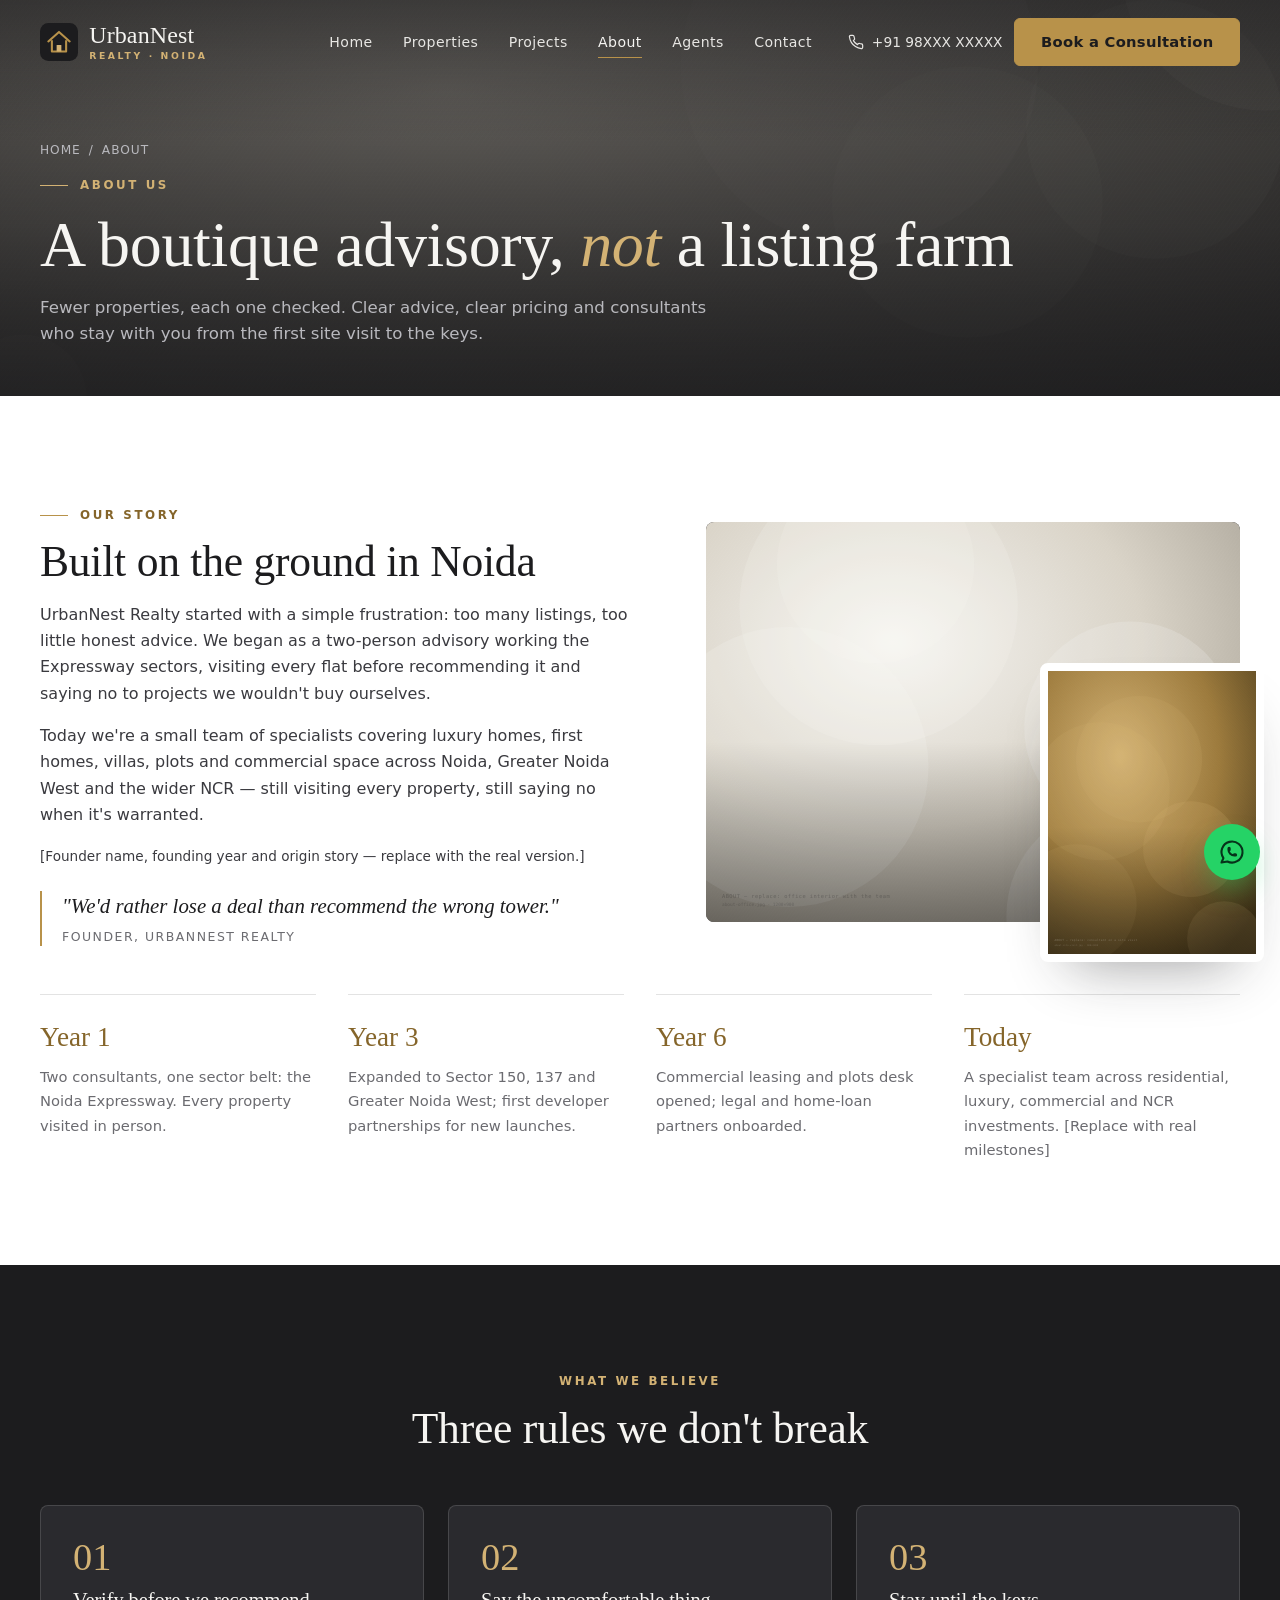
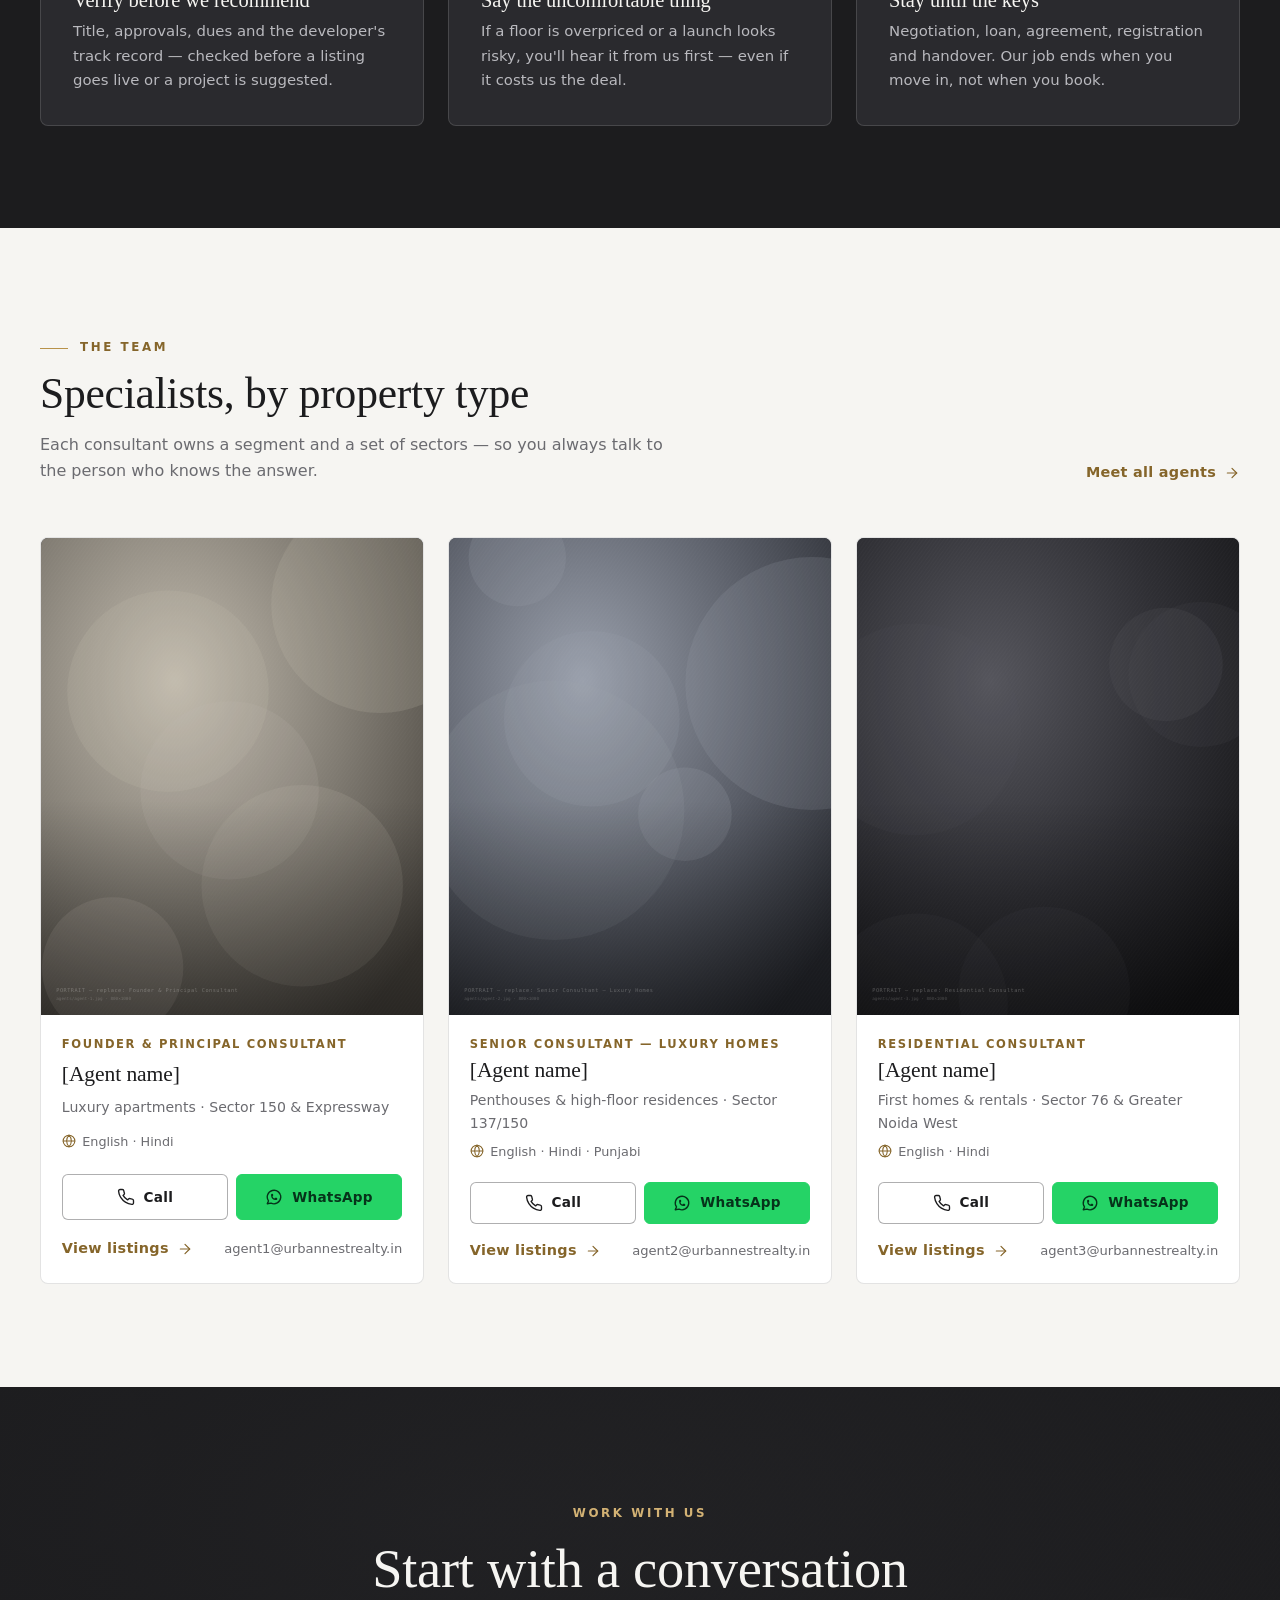
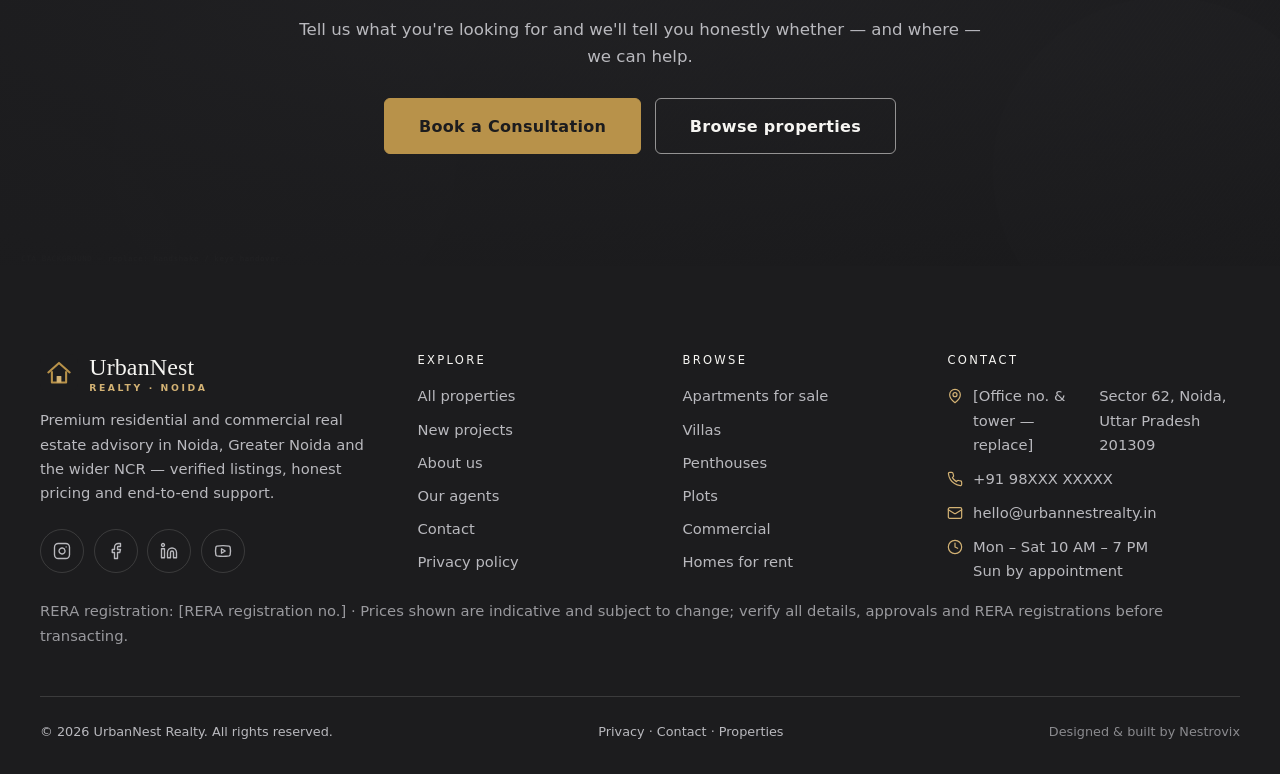
==== about.html @ 846f5f56 "Initial commit — urbannest-realty" ====
<!DOCTYPE html>
<html lang="en">
<head>
<meta charset="UTF-8">
<meta name="viewport" content="width=device-width, initial-scale=1">
<title>About UrbanNest Realty — Premium Real Estate Advisory in Noida</title>
<meta name="description" content="The story, values and team behind UrbanNest Realty — a boutique real estate advisory in Noida focused on verified listings, honest pricing and end-to-end support.">
<link rel="canonical" href="https://urbannest.vercel.app/about.html">
<meta property="og:type" content="website"><meta property="og:site_name" content="UrbanNest Realty">
<meta property="og:title" content="About UrbanNest Realty — Premium Real Estate Advisory in Noida"><meta property="og:description" content="The story, values and team behind UrbanNest Realty — a boutique real estate advisory in Noida focused on verified listings, honest pricing and end-to-end support.">
<meta property="og:image" content="https://urbannest.vercel.app/assets/og-image.png"><meta property="og:url" content="https://urbannest.vercel.app/about.html">
<meta name="twitter:card" content="summary_large_image">
<meta name="theme-color" content="#1C1C1E">
<link rel="icon" href="assets/favicon.svg" type="image/svg+xml">
<link rel="preload" href="assets/fonts/dm-serif-display-latin-400-normal.woff2" as="font" type="font/woff2" crossorigin>
<link rel="preload" href="assets/fonts/inter-latin-400-normal.woff2" as="font" type="font/woff2" crossorigin>
<link rel="stylesheet" href="css/style.css">
<script>document.documentElement.classList.add("js")</script>

</head>
<body><a class="skip-link" href="#main">Skip to content</a>
<svg width="0" height="0" style="position:absolute" aria-hidden="true"><defs>
<symbol id="i-phone" viewBox="0 0 24 24"><path d="M22 16.92v3a2 2 0 0 1-2.18 2 19.8 19.8 0 0 1-8.63-3.07 19.5 19.5 0 0 1-6-6A19.8 19.8 0 0 1 2.12 4.18 2 2 0 0 1 4.11 2h3a2 2 0 0 1 2 1.72c.13.96.36 1.9.7 2.81a2 2 0 0 1-.45 2.11L8.09 9.91a16 16 0 0 0 6 6l1.27-1.27a2 2 0 0 1 2.11-.45c.91.34 1.85.57 2.81.7A2 2 0 0 1 22 16.92z"/></symbol>
<symbol id="i-pin" viewBox="0 0 24 24"><path d="M20 10c0 6-8 12-8 12s-8-6-8-12a8 8 0 0 1 16 0z"/><circle cx="12" cy="10" r="3"/></symbol>
<symbol id="i-clock" viewBox="0 0 24 24"><circle cx="12" cy="12" r="10"/><path d="M12 6v6l4 2"/></symbol>
<symbol id="i-mail" viewBox="0 0 24 24"><rect width="20" height="16" x="2" y="4" rx="2"/><path d="m22 7-8.97 5.7a1.94 1.94 0 0 1-2.06 0L2 7"/></symbol>
<symbol id="i-arrow" viewBox="0 0 24 24"><path d="M5 12h14"/><path d="m12 5 7 7-7 7"/></symbol>
<symbol id="i-search" viewBox="0 0 24 24"><circle cx="11" cy="11" r="8"/><path d="m21 21-4.3-4.3"/></symbol>
<symbol id="i-x" viewBox="0 0 24 24"><path d="M18 6 6 18"/><path d="m6 6 12 12"/></symbol>
<symbol id="i-left" viewBox="0 0 24 24"><path d="m15 18-6-6 6-6"/></symbol>
<symbol id="i-right" viewBox="0 0 24 24"><path d="m9 18 6-6-6-6"/></symbol>
<symbol id="i-check" viewBox="0 0 24 24"><path d="M20 6 9 17l-5-5"/></symbol>
<symbol id="i-whatsapp" viewBox="0 0 24 24"><path d="M3 21l1.65-3.8a9 9 0 1 1 3.4 2.9L3 21" fill="none"/><path d="M9 10a.5.5 0 0 0 1 0V9a.5.5 0 0 0-1 0v1a5 5 0 0 0 5 5h1a.5.5 0 0 0 0-1h-1a.5.5 0 0 0 0 1"/></symbol>
<symbol id="i-instagram" viewBox="0 0 24 24"><rect width="20" height="20" x="2" y="2" rx="5"/><path d="M16 11.37A4 4 0 1 1 12.63 8 4 4 0 0 1 16 11.37z"/><path d="M17.5 6.5h.01"/></symbol>
<symbol id="i-facebook" viewBox="0 0 24 24"><path d="M18 2h-3a5 5 0 0 0-5 5v3H7v4h3v8h4v-8h3l1-4h-4V7a1 1 0 0 1 1-1h3z"/></symbol>
<symbol id="i-linkedin" viewBox="0 0 24 24"><path d="M16 8a6 6 0 0 1 6 6v7h-4v-7a2 2 0 0 0-2-2 2 2 0 0 0-2 2v7h-4v-7a6 6 0 0 1 6-6z"/><rect width="4" height="12" x="2" y="9"/><circle cx="4" cy="4" r="2"/></symbol>
<symbol id="i-youtube" viewBox="0 0 24 24"><path d="M2.5 17a24.12 24.12 0 0 1 0-10 2 2 0 0 1 1.4-1.4 49.56 49.56 0 0 1 16.2 0A2 2 0 0 1 21.5 7a24.12 24.12 0 0 1 0 10 2 2 0 0 1-1.4 1.4 49.55 49.55 0 0 1-16.2 0A2 2 0 0 1 2.5 17"/><path d="m10 15 5-3-5-3z"/></symbol>
<symbol id="i-bed" viewBox="0 0 24 24"><path d="M2 20v-8a2 2 0 0 1 2-2h16a2 2 0 0 1 2 2v8"/><path d="M4 10V6a2 2 0 0 1 2-2h12a2 2 0 0 1 2 2v4"/><path d="M12 4v6"/><path d="M2 18h20"/></symbol>
<symbol id="i-bath" viewBox="0 0 24 24"><path d="M9 6 6.5 3.5a1.5 1.5 0 0 0-1-.5C4.683 3 4 3.683 4 4.5V17a2 2 0 0 0 2 2h12a2 2 0 0 0 2-2v-5"/><path d="m10 5-2 2"/><path d="M2 12h20"/><path d="M7 19v2"/><path d="M17 19v2"/></symbol>
<symbol id="i-area" viewBox="0 0 24 24"><path d="M8 3H5a2 2 0 0 0-2 2v3"/><path d="M21 8V5a2 2 0 0 0-2-2h-3"/><path d="M3 16v3a2 2 0 0 0 2 2h3"/><path d="M16 21h3a2 2 0 0 0 2-2v-3"/><path d="M8 12h8"/></symbol>
<symbol id="i-home" viewBox="0 0 24 24"><path d="m3 9 9-7 9 7v11a2 2 0 0 1-2 2H5a2 2 0 0 1-2-2z"/><path d="M9 22V12h6v10"/></symbol>
<symbol id="i-building" viewBox="0 0 24 24"><rect width="16" height="20" x="4" y="2" rx="2"/><path d="M9 22v-4h6v4"/><path d="M8 6h.01M16 6h.01M12 6h.01M12 10h.01M12 14h.01M16 10h.01M16 14h.01M8 10h.01M8 14h.01"/></symbol>
<symbol id="i-key" viewBox="0 0 24 24"><circle cx="7.5" cy="15.5" r="5.5"/><path d="m21 2-9.6 9.6"/><path d="m15.5 7.5 3 3L22 7l-3-3"/></symbol>
<symbol id="i-shield" viewBox="0 0 24 24"><path d="M20 13c0 5-3.5 7.5-7.66 8.95a1 1 0 0 1-.67-.01C7.5 20.5 4 18 4 13V6a1 1 0 0 1 1-1c2 0 4.5-1.2 6.24-2.72a1.17 1.17 0 0 1 1.52 0C14.51 3.81 17 5 19 5a1 1 0 0 1 1 1z"/><path d="m9 12 2 2 4-4"/></symbol>
<symbol id="i-star" viewBox="0 0 24 24"><path d="M12 2l3.09 6.26L22 9.27l-5 4.87 1.18 6.88L12 17.77l-6.18 3.25L7 14.14 2 9.27l6.91-1.01L12 2z"/></symbol>
<symbol id="i-sliders" viewBox="0 0 24 24"><path d="M4 21v-7"/><path d="M4 10V3"/><path d="M12 21v-9"/><path d="M12 8V3"/><path d="M20 21v-5"/><path d="M20 12V3"/><path d="M2 14h4"/><path d="M10 8h4"/><path d="M18 16h4"/></symbol>
<symbol id="i-download" viewBox="0 0 24 24"><path d="M21 15v4a2 2 0 0 1-2 2H5a2 2 0 0 1-2-2v-4"/><path d="m7 10 5 5 5-5"/><path d="M12 15V3"/></symbol>
<symbol id="i-map" viewBox="0 0 24 24"><path d="M14.106 5.553a2 2 0 0 0 1.788 0l3.659-1.83A1 1 0 0 1 21 4.619v12.764a1 1 0 0 1-.553.894l-4.553 2.277a2 2 0 0 1-1.788 0l-4.212-2.106a2 2 0 0 0-1.788 0l-3.659 1.83A1 1 0 0 1 3 19.381V6.618a1 1 0 0 1 .553-.894l4.553-2.277a2 2 0 0 1 1.788 0z"/><path d="M15 5.764v15"/><path d="M9 3.236v15"/></symbol>
<symbol id="i-trend" viewBox="0 0 24 24"><path d="m22 7-8.5 8.5-5-5L2 17"/><path d="M16 7h6v6"/></symbol>
<symbol id="i-award" viewBox="0 0 24 24"><circle cx="12" cy="8" r="6"/><path d="M15.477 12.89 17 22l-5-3-5 3 1.523-9.11"/></symbol>
<symbol id="i-file" viewBox="0 0 24 24"><path d="M15 2H6a2 2 0 0 0-2 2v16a2 2 0 0 0 2 2h12a2 2 0 0 0 2-2V7Z"/><path d="M14 2v4a2 2 0 0 0 2 2h4"/><path d="M10 9H8"/><path d="M16 13H8"/><path d="M16 17H8"/></symbol>
<symbol id="i-globe" viewBox="0 0 24 24"><circle cx="12" cy="12" r="10"/><path d="M12 2a14.5 14.5 0 0 0 0 20 14.5 14.5 0 0 0 0-20"/><path d="M2 12h20"/></symbol>
<symbol id="i-sofa" viewBox="0 0 24 24"><path d="M20 9V6a2 2 0 0 0-2-2H6a2 2 0 0 0-2 2v3"/><path d="M2 16a2 2 0 0 0 2 2h16a2 2 0 0 0 2-2v-5a2 2 0 0 0-4 0v1.5a.5.5 0 0 1-.5.5h-11a.5.5 0 0 1-.5-.5V11a2 2 0 0 0-4 0z"/><path d="M4 18v2"/><path d="M20 18v2"/></symbol>
<symbol id="i-calendar" viewBox="0 0 24 24"><path d="M8 2v4"/><path d="M16 2v4"/><rect width="18" height="18" x="3" y="4" rx="2"/><path d="M3 10h18"/></symbol>
<symbol id="i-users" viewBox="0 0 24 24"><path d="M16 21v-2a4 4 0 0 0-4-4H6a4 4 0 0 0-4 4v2"/><circle cx="9" cy="7" r="4"/><path d="M22 21v-2a4 4 0 0 0-3-3.87"/><path d="M16 3.13a4 4 0 0 1 0 7.75"/></symbol>
<symbol id="i-rupee" viewBox="0 0 24 24"><path d="M6 3h12"/><path d="M6 8h12"/><path d="m6 13 8.5 8"/><path d="M6 13h3"/><path d="M9 13c6.667 0 6.667-10 0-10"/></symbol>
<symbol id="i-image" viewBox="0 0 24 24"><rect width="18" height="18" x="3" y="3" rx="2"/><circle cx="9" cy="9" r="2"/><path d="m21 15-3.086-3.086a2 2 0 0 0-2.828 0L6 21"/></symbol>
<symbol id="i-handshake" viewBox="0 0 24 24"><path d="m11 17 2 2a1 1 0 1 0 3-3"/><path d="m14 14 2.5 2.5a1 1 0 1 0 3-3l-3.88-3.88a3 3 0 0 0-4.24 0l-.88.88a1 1 0 1 1-3-3l2.81-2.81a5.79 5.79 0 0 1 7.06-.87l.47.28a2 2 0 0 0 1.42.25L21 4"/><path d="m21 3 1 11h-2"/><path d="M3 3 2 14l6.5 6.5a1 1 0 1 0 3-3"/><path d="M3 4h8"/></symbol>
<symbol id="i-percent" viewBox="0 0 24 24"><path d="M19 5 5 19"/><circle cx="6.5" cy="6.5" r="2.5"/><circle cx="17.5" cy="17.5" r="2.5"/></symbol>
<symbol id="i-eye" viewBox="0 0 24 24"><path d="M2 12s3-7 10-7 10 7 10 7-3 7-10 7-10-7-10-7Z"/><circle cx="12" cy="12" r="3"/></symbol>
<symbol id="i-compass" viewBox="0 0 24 24"><circle cx="12" cy="12" r="10"/><path d="m16.24 7.76-2.12 6.36-6.36 2.12 2.12-6.36z"/></symbol>
</defs></svg>
<header class="site-header" id="top">
  <div class="container--wide">
    <a class="brand" href="index.html" aria-label="UrbanNest Realty — home"><svg class="brand__mark" viewBox="0 0 64 64" aria-hidden="true"><rect width="64" height="64" rx="14" fill="#1C1C1E"/><path d="M14 31 32 15l18 16" fill="none" stroke="#B8924A" stroke-width="3.5" stroke-linecap="round" stroke-linejoin="round"/><path d="M20 29v19h24V29" fill="none" stroke="#B8924A" stroke-width="3.5" stroke-linejoin="round"/><rect x="28" y="37" width="8" height="11" rx="1" fill="#D3B274"/></svg><span>UrbanNest<small>Realty · Noida</small></span></a>
    <nav class="nav" aria-label="Primary">
      <ul class="nav__links"><li><a href="index.html">Home</a></li><li><a href="properties.html">Properties</a></li><li><a href="projects.html">Projects</a></li><li><a href="about.html">About</a></li><li><a href="agents.html">Agents</a></li><li><a href="contact.html">Contact</a></li></ul>
      <div class="nav__cta">
        <a class="nav__phone" data-href="tel" href="#"><svg class="ic"><use href="#i-phone"/></svg><span data-bind="phoneDisplay">+91 98XXX XXXXX</span></a>
        <a class="btn btn--primary" href="contact.html#consult">Book a Consultation</a>
        <button class="nav__toggle" aria-expanded="false" aria-controls="mobile-nav" aria-label="Open menu"><span></span></button>
      </div>
    </nav>
  </div>
</header>
<div class="mobile-nav" id="mobile-nav">
  <nav class="mobile-nav__links" aria-label="Mobile"><a href="index.html">Home</a><a href="properties.html">Properties</a><a href="projects.html">Projects</a><a href="about.html">About</a><a href="agents.html">Agents</a><a href="contact.html">Contact</a></nav>
  <a class="btn btn--primary btn--lg" href="contact.html#consult">Book a Consultation</a>
  <div class="mobile-nav__meta">
    <a data-href="tel" href="#"><svg class="ic"><use href="#i-phone"/></svg> <span data-bind="phoneDisplay">+91 98XXX XXXXX</span></a>
    <a data-href="whatsapp" href="#" target="_blank" rel="noopener"><svg class="ic"><use href="#i-whatsapp"/></svg> Chat on WhatsApp</a>
    <a data-href="mail" href="#"><svg class="ic"><use href="#i-mail"/></svg> <span data-bind="email">hello@urbannestrealty.in</span></a>
  </div>
</div>
<main id="main"><section class="page-hero">
  <div class="hero__media"><img src="assets/images/hero-about.svg" alt="" width="1920" height="800" fetchpriority="high"></div>
  <div class="hero__overlay"></div>
  <div class="container page-hero__content">
    <nav class="crumbs" aria-label="Breadcrumb"><a href="index.html">Home</a><span>/</span><span aria-current="page">About</span></nav>
    <span class="eyebrow">About us</span>
    <h1>A boutique advisory, <em>not</em> a listing farm</h1>
    <p class="lead">Fewer properties, each one checked. Clear advice, clear pricing and consultants who stay with you from the first site visit to the keys.</p>
  </div>
</section>
<section class="section section--white">
  <div class="container">
    <div class="split">
      <div class="split__body reveal"><span class="eyebrow">Our story</span><h2>Built on the ground in Noida</h2>
        <p>UrbanNest Realty started with a simple frustration: too many listings, too little honest advice. We began as a two-person advisory working the Expressway sectors, visiting every flat before recommending it and saying no to projects we wouldn't buy ourselves.</p>
        <p>Today we're a small team of specialists covering luxury homes, first homes, villas, plots and commercial space across Noida, Greater Noida West and the wider NCR — still visiting every property, still saying no when it's warranted.</p>
        <p class="muted" style="font-size:.85rem">[Founder name, founding year and origin story — replace with the real version.]</p>
        <blockquote class="quote">"We'd rather lose a deal than recommend the wrong tower."<cite>Founder, UrbanNest Realty</cite></blockquote></div>
      <div class="split__media reveal d1"><div class="frame"><img src="assets/images/about-office.svg" alt="Inside the UrbanNest Realty office in Noida" loading="lazy" width="1200" height="900"></div><div class="frame frame--tall"><img src="assets/images/about-site-visit.svg" alt="A consultant walking a client through a site visit" loading="lazy" width="900" height="1200"></div></div>
    </div>
    <div class="timeline reveal">
      <div><b>Year 1</b><p>Two consultants, one sector belt: the Noida Expressway. Every property visited in person.</p></div>
      <div><b>Year 3</b><p>Expanded to Sector 150, 137 and Greater Noida West; first developer partnerships for new launches.</p></div>
      <div><b>Year 6</b><p>Commercial leasing and plots desk opened; legal and home-loan partners onboarded.</p></div>
      <div><b>Today</b><p>A specialist team across residential, luxury, commercial and NCR investments. <span class="muted">[Replace with real milestones]</span></p></div>
    </div>
  </div>
</section>
<section class="section section--dark">
  <div class="container">
    <div class="section-head center reveal"><span class="eyebrow">What we believe</span><h2>Three rules we don't break</h2></div>
    <div class="values-grid">
      <div class="value reveal"><div class="num">01</div><h3>Verify before we recommend</h3><p>Title, approvals, dues and the developer's track record — checked before a listing goes live or a project is suggested.</p></div>
      <div class="value reveal d1"><div class="num">02</div><h3>Say the uncomfortable thing</h3><p>If a floor is overpriced or a launch looks risky, you'll hear it from us first — even if it costs us the deal.</p></div>
      <div class="value reveal d2"><div class="num">03</div><h3>Stay until the keys</h3><p>Negotiation, loan, agreement, registration and handover. Our job ends when you move in, not when you book.</p></div>
    </div>
  </div>
</section>
<section class="section section--off">
  <div class="container">
    <div class="section-head split reveal"><div><span class="eyebrow">The team</span><h2>Specialists, by property type</h2><p>Each consultant owns a segment and a set of sectors — so you always talk to the person who knows the answer.</p></div><a class="link-arrow" href="agents.html">Meet all agents <svg class="ic"><use href="#i-arrow"/></svg></a></div>
    <div class="agent-grid" data-home-agents></div>
  </div>
</section>
<section class="cta-band cta-band--center"><img src="assets/images/cta-consult.svg" alt="" loading="lazy" width="1920" height="800"><div class="container"><span class="eyebrow">Work with us</span><h2>Start with a conversation</h2><p class="lead">Tell us what you're looking for and we'll tell you honestly whether — and where — we can help.</p><div class="hero__actions"><a class="btn btn--primary btn--lg" href="contact.html#consult">Book a Consultation</a><a class="btn btn--outline-light btn--lg" href="properties.html">Browse properties</a></div></div></section>
</main>
<!-- 12. FOOTER -->
<footer class="site-footer">
  <div class="container">
    <div class="footer-grid">
      <div>
        <a class="brand" href="index.html"><svg class="brand__mark" viewBox="0 0 64 64" aria-hidden="true"><rect width="64" height="64" rx="14" fill="#1C1C1E"/><path d="M14 31 32 15l18 16" fill="none" stroke="#B8924A" stroke-width="3.5" stroke-linecap="round" stroke-linejoin="round"/><path d="M20 29v19h24V29" fill="none" stroke="#B8924A" stroke-width="3.5" stroke-linejoin="round"/><rect x="28" y="37" width="8" height="11" rx="1" fill="#D3B274"/></svg><span>UrbanNest<small>Realty · Noida</small></span></a>
        <p>Premium residential and commercial real estate advisory in Noida, Greater Noida and the wider NCR — verified listings, honest pricing and end-to-end support.</p>
        <div class="socials mt-3">
          <a data-href="instagram" href="#" target="_blank" rel="noopener" aria-label="Instagram"><svg class="ic"><use href="#i-instagram"/></svg></a>
          <a data-href="facebook" href="#" target="_blank" rel="noopener" aria-label="Facebook"><svg class="ic"><use href="#i-facebook"/></svg></a>
          <a data-href="linkedin" href="#" target="_blank" rel="noopener" aria-label="LinkedIn"><svg class="ic"><use href="#i-linkedin"/></svg></a>
          <a data-href="youtube" href="#" target="_blank" rel="noopener" aria-label="YouTube"><svg class="ic"><use href="#i-youtube"/></svg></a>
        </div>
      </div>
      <div><h4>Explore</h4><div class="footer-links"><a href="properties.html">All properties</a><a href="projects.html">New projects</a><a href="about.html">About us</a><a href="agents.html">Our agents</a><a href="contact.html">Contact</a><a href="privacy.html">Privacy policy</a></div></div>
      <div><h4>Browse</h4><div class="footer-links"><a href="properties.html?type=apartment">Apartments for sale</a><a href="properties.html?type=villa">Villas</a><a href="properties.html?type=penthouse">Penthouses</a><a href="properties.html?type=plot">Plots</a><a href="properties.html?type=commercial">Commercial</a><a href="properties.html?purpose=rent">Homes for rent</a></div></div>
      <div><h4>Contact</h4><div class="footer-contact">
        <span><svg class="ic"><use href="#i-pin"/></svg><span><span data-bind="addressLine1">[Address]</span><br><span data-bind="addressLine2">Noida, Uttar Pradesh</span></span></span>
        <a data-href="tel" href="#"><svg class="ic"><use href="#i-phone"/></svg><span data-bind="phoneDisplay">+91 98XXX XXXXX</span></a>
        <a data-href="mail" href="#"><svg class="ic"><use href="#i-mail"/></svg><span data-bind="email">hello@urbannestrealty.in</span></a>
        <span><svg class="ic"><use href="#i-clock"/></svg><span>Mon – Sat 10 AM – 7 PM<br>Sun by appointment</span></span>
      </div></div>
    </div>
    <p class="footer-legal">RERA registration: <span data-bind="rera">[RERA registration no.]</span> · Prices shown are indicative and subject to change; verify all details, approvals and RERA registrations before transacting.</p>
    <div class="footer-bottom">
      <span>© <span data-year>2026</span> UrbanNest Realty. All rights reserved.</span>
      <span><a href="privacy.html">Privacy</a> · <a href="contact.html">Contact</a> · <a href="properties.html">Properties</a></span>
      <span class="made">Designed &amp; built by Nestrovix</span>
    </div>
  </div>
</footer>
<a class="whatsapp-float" data-href="whatsapp" href="#" target="_blank" rel="noopener" aria-label="Chat with us on WhatsApp"><svg class="ic"><use href="#i-whatsapp"/></svg></a>
<script src="js/config.js"></script>
<script src="js/properties-data.js"></script>
<script src="js/projects-data.js"></script>
<script src="js/agents-data.js"></script>
<script src="js/main.js"></script></body></html>
---- css/style.css ----
/* ============================================================
   URBANNEST REALTY — Premium Real Estate · Noida
   Design system & styles
   Theme: white × charcoal × gold · premium corporate · large imagery
   Headings: DM Serif Display (serif, 400 + italic) · Body: Inter (400/500/600)
   ============================================================ */

/* ---------- Fonts (self-hosted, no third-party requests) ---------- */
@font-face{font-family:"DM Serif Display";font-style:normal;font-weight:400;font-display:swap;src:url("../assets/fonts/dm-serif-display-latin-400-normal.woff2") format("woff2")}
@font-face{font-family:"DM Serif Display";font-style:italic;font-weight:400;font-display:swap;src:url("../assets/fonts/dm-serif-display-latin-400-italic.woff2") format("woff2")}
@font-face{font-family:"Inter";font-style:normal;font-weight:400;font-display:swap;src:url("../assets/fonts/inter-latin-400-normal.woff2") format("woff2")}
@font-face{font-family:"Inter";font-style:normal;font-weight:500;font-display:swap;src:url("../assets/fonts/inter-latin-500-normal.woff2") format("woff2")}
@font-face{font-family:"Inter";font-style:normal;font-weight:600;font-display:swap;src:url("../assets/fonts/inter-latin-600-normal.woff2") format("woff2")}

/* ---------- Tokens ---------- */
:root{
  /* brand colours (from the brief) */
  --white:#FFFFFF;           /* page background */
  --off:#F6F5F2;             /* alternate sections / soft surfaces */
  --off-2:#EDEBE6;           /* borders on off-white, hover surfaces */
  --charcoal:#1C1C1E;        /* ink + dark sections / footer */
  --charcoal-2:#2A2A2E;      /* dark surfaces / cards on dark */
  --gold:#B8924A;            /* accent (buttons, tags, hairlines) */
  --gold-2:#D3B274;          /* accent highlight — text on dark */
  --gold-ink:#85652A;        /* gold for TEXT on light backgrounds (≥ 4.5:1) */
  --muted:#6B6B70;           /* secondary text on light */
  --line:rgba(28,28,30,.12); /* hairlines on light */
  --line-dark:rgba(246,245,242,.14);
  --on-dark:#F6F5F2;         /* text on charcoal */
  --on-dark-muted:#B9B9BE;   /* secondary text on charcoal */
  --ink:#1C1C1E;
  --whatsapp:#25D366;
  --error:#B3412F;
  --success:#2F7A4A;

  /* typography */
  --font-head:"DM Serif Display",Georgia,"Times New Roman",serif;
  --font-body:"Inter",system-ui,-apple-system,"Segoe UI",Roboto,sans-serif;
  --text-hero:clamp(2.6rem,5.6vw,4.75rem);
  --text-h2:clamp(1.9rem,3.4vw,2.75rem);
  --text-h3:clamp(1.2rem,1.6vw,1.45rem);
  --lead:clamp(1.02rem,1.3vw,1.15rem);

  /* spacing (4pt) */
  --s-1:.25rem;--s-2:.5rem;--s-3:.75rem;--s-4:1rem;--s-5:1.5rem;--s-6:2rem;--s-7:3rem;--s-8:4rem;--s-9:6rem;--s-10:8rem;
  --section-y:clamp(3.75rem,8vw,6.5rem);
  --container:1200px;--gutter:clamp(1.25rem,4vw,2.5rem);

  /* shape & motion */
  --r-sm:6px;--r-md:8px;--r-lg:12px;
  --ease:cubic-bezier(.22,.61,.36,1);
  --dur-1:200ms;--dur-2:400ms;--dur-3:700ms;
  --shadow-card:0 24px 44px -28px rgba(28,28,30,.35);
  --shadow-lg:0 30px 60px -30px rgba(28,28,30,.45);
  --header-h:84px;--header-scrolled:68px;
}

/* ---------- Base ---------- */
*,*::before,*::after{box-sizing:border-box;margin:0;padding:0}
html{scroll-behavior:smooth;scroll-padding-top:calc(var(--header-scrolled) + 16px);-webkit-text-size-adjust:100%}
html,body{overflow-x:clip}
body{font-family:var(--font-body);font-size:16px;line-height:1.65;color:var(--ink);background:var(--white);-webkit-font-smoothing:antialiased}
img,svg,video,iframe{display:block;max-width:100%}
img{height:auto}
a{color:inherit;text-decoration:none}
button{font:inherit;color:inherit;background:none;border:0;cursor:pointer}
ul,ol{list-style:none}
:focus-visible{outline:2px solid var(--gold);outline-offset:3px;border-radius:2px}
::selection{background:var(--gold-2);color:var(--charcoal)}
.sr-only{position:absolute;width:1px;height:1px;padding:0;margin:-1px;overflow:hidden;clip:rect(0,0,0,0);white-space:nowrap;border:0}
.skip-link{position:fixed;top:-60px;left:1rem;z-index:1000;background:var(--gold);color:var(--charcoal);padding:.7rem 1rem;border-radius:var(--r-sm);font-weight:600;transition:top var(--dur-1) var(--ease)}
.skip-link:focus{top:1rem}

h1,h2,h3,h4{font-family:var(--font-head);font-weight:400;line-height:1.1;letter-spacing:-.005em}
h1{font-size:var(--text-hero)}
h2{font-size:var(--text-h2)}
h3{font-size:var(--text-h3)}
h1 em,h2 em{font-style:italic;color:var(--gold-ink)}
p{max-width:65ch}
.lead{font-size:var(--lead);line-height:1.6}
.eyebrow{display:inline-flex;align-items:center;gap:.75rem;font-size:.74rem;letter-spacing:.22em;text-transform:uppercase;font-weight:600;color:var(--gold-ink)}
.eyebrow::before{content:"";width:28px;height:1px;background:var(--gold);flex:none}
.muted{color:var(--muted)}
.section--dark .muted,.section--dark .eyebrow,.section--dark h2 em,.cta-band .eyebrow{color:var(--on-dark-muted)}
.section--dark .eyebrow,.cta-band .eyebrow{color:var(--gold-2)}
.tnum{font-variant-numeric:tabular-nums}

.container{width:min(100% - 2*var(--gutter),var(--container));margin-inline:auto}
.container--wide{width:min(100% - 2*var(--gutter),1400px);margin-inline:auto}
.section{padding-block:var(--section-y)}
.section--white{background:var(--white);color:var(--ink)}
.section--off{background:var(--off);color:var(--ink)}
.section--dark{background:var(--charcoal);color:var(--on-dark)}
.section-head{max-width:720px;margin-bottom:clamp(2rem,4.5vw,3.25rem)}
.section-head.center{margin-inline:auto;text-align:center}
.section-head.center .eyebrow::before{display:none}
.section-head h2{margin-top:.75rem}
.section-head p{margin-top:.9rem;color:var(--muted)}
.section--dark .section-head p{color:var(--on-dark-muted)}
.section-head.center p{margin-inline:auto}
.section-head.split{display:flex;justify-content:space-between;align-items:end;gap:2rem;max-width:none}
.section-head.split > div{max-width:640px}

/* ---------- Buttons ---------- */
.btn{display:inline-flex;align-items:center;justify-content:center;gap:.55rem;min-height:48px;padding:.8rem 1.6rem;font-weight:600;font-size:.92rem;letter-spacing:.02em;border-radius:var(--r-sm);border:1px solid transparent;transition:background var(--dur-1) var(--ease),color var(--dur-1) var(--ease),border-color var(--dur-1) var(--ease),transform var(--dur-1) var(--ease),box-shadow var(--dur-1) var(--ease);white-space:nowrap;line-height:1.2}
.btn:hover{transform:translateY(-1px)}
.btn svg{width:18px;height:18px}
.btn--primary{background:var(--gold);color:var(--charcoal);border-color:var(--gold)}
.btn--primary:hover{background:var(--gold-2);border-color:var(--gold-2)}
.btn--dark{background:var(--charcoal);color:var(--on-dark);border-color:var(--charcoal)}
.btn--dark:hover{background:var(--charcoal-2)}
.btn--light{background:#fff;color:var(--charcoal);border-color:#fff}
.btn--light:hover{background:var(--off)}
.btn--outline-light{color:var(--on-dark);border-color:rgba(246,245,242,.55)}
.btn--outline-light:hover{background:rgba(246,245,242,.1);border-color:var(--on-dark)}
.btn--outline-dark{color:var(--ink);border-color:rgba(28,28,30,.35);background:#fff}
.btn--outline-dark:hover{border-color:var(--ink);background:var(--off)}
.btn--whatsapp{background:var(--whatsapp);color:#06331a;border-color:var(--whatsapp)}
.btn--whatsapp:hover{background:#2fe273}
.btn--lg{min-height:56px;padding:1rem 2.1rem;font-size:1rem}
.btn--sm{min-height:42px;padding:.55rem 1.1rem;font-size:.85rem}
.btn--block{width:100%}
.btn--icon{width:48px;padding:0;flex:none}
.btn[disabled],.btn[aria-busy="true"]{opacity:.7;cursor:progress;transform:none}
.link-arrow{display:inline-flex;align-items:center;gap:.5rem;font-weight:600;letter-spacing:.02em;font-size:.9rem;color:var(--gold-ink)}
.link-arrow svg{width:16px;height:16px;transition:transform var(--dur-1) var(--ease)}
.link-arrow:hover svg{transform:translateX(4px)}
.section--dark .link-arrow,.site-footer .link-arrow{color:var(--gold-2)}

/* ---------- Icons & tags ---------- */
.ic{width:1em;height:1em;stroke:currentColor;stroke-width:1.8;fill:none;stroke-linecap:round;stroke-linejoin:round;flex:none}
.tag{display:inline-flex;align-items:center;gap:.3rem;font-size:.66rem;letter-spacing:.12em;text-transform:uppercase;font-weight:600;padding:.34rem .6rem;border-radius:4px;line-height:1;white-space:nowrap}
.tag--gold{background:var(--gold);color:var(--charcoal)}
.tag--light{background:rgba(255,255,255,.94);color:var(--charcoal)}
.tag--dark{background:rgba(28,28,30,.86);color:#fff}
.tag--outline{border:1px solid var(--line);color:var(--muted)}
.tag--success{background:rgba(47,122,74,.12);color:var(--success)}

/* ---------- Header (transparent → sticky solid) ---------- */
.site-header{position:fixed;inset:0 0 auto 0;z-index:100;height:var(--header-h);display:flex;align-items:center;color:var(--on-dark);transition:background var(--dur-2) var(--ease),box-shadow var(--dur-2) var(--ease),height var(--dur-2) var(--ease),color var(--dur-2) var(--ease)}
.site-header::before{content:"";position:absolute;inset:0 0 auto 0;height:140px;background:linear-gradient(180deg,rgba(28,28,30,.55),transparent);pointer-events:none;z-index:-1;transition:opacity var(--dur-2)}
.site-header.is-scrolled,body.header-solid .site-header{background:rgba(255,255,255,.94);color:var(--ink);backdrop-filter:blur(12px);-webkit-backdrop-filter:blur(12px);box-shadow:0 1px 0 var(--line),0 10px 30px -24px rgba(28,28,30,.35);height:var(--header-scrolled)}
.site-header.is-scrolled::before,body.header-solid .site-header::before{opacity:0}
body.header-solid .site-header{height:var(--header-scrolled)}
.site-header .container--wide{display:flex;align-items:center;justify-content:space-between;gap:2rem}
.brand{display:flex;align-items:center;gap:.7rem;font-family:var(--font-head);font-size:1.5rem;letter-spacing:.005em;line-height:1}
.brand__mark{width:38px;height:38px;flex:none}
.brand small{display:block;font-family:var(--font-body);font-size:.58rem;letter-spacing:.28em;text-transform:uppercase;font-weight:600;color:var(--gold-2);margin-top:.25rem}
.site-header.is-scrolled .brand small,body.header-solid .brand small{color:var(--gold-ink)}
.nav{display:flex;align-items:center;gap:2.25rem}
.nav__links{display:flex;gap:1.9rem}
.nav__links a{position:relative;font-size:.88rem;font-weight:500;letter-spacing:.03em;padding:.5rem 0;opacity:.92}
.nav__links a::after{content:"";position:absolute;left:0;bottom:0;width:100%;height:1px;background:var(--gold);transform:scaleX(0);transform-origin:right;transition:transform var(--dur-2) var(--ease)}
.nav__links a:hover::after,.nav__links a[aria-current="page"]::after{transform:scaleX(1);transform-origin:left}
.nav__links a[aria-current="page"]{opacity:1}
.nav__cta{display:flex;align-items:center;gap:.75rem}
.nav__phone{display:inline-flex;align-items:center;gap:.5rem;font-size:.86rem;font-weight:500;opacity:.92}
.nav__phone .ic{width:16px;height:16px}
.nav__toggle{display:none;width:48px;height:48px;align-items:center;justify-content:center;border-radius:var(--r-sm);border:1px solid rgba(246,245,242,.3)}
.site-header.is-scrolled .nav__toggle,body.header-solid .nav__toggle{border-color:var(--line)}
.nav__toggle span{display:block;width:22px;height:2px;background:currentColor;position:relative;transition:background var(--dur-1)}
.nav__toggle span::before,.nav__toggle span::after{content:"";position:absolute;left:0;width:22px;height:2px;background:currentColor;transition:transform var(--dur-2) var(--ease),top var(--dur-2) var(--ease)}
.nav__toggle span::before{top:-7px}.nav__toggle span::after{top:7px}
.nav__toggle[aria-expanded="true"] span{background:transparent}
.nav__toggle[aria-expanded="true"] span::before{top:0;transform:rotate(45deg)}
.nav__toggle[aria-expanded="true"] span::after{top:0;transform:rotate(-45deg)}

/* mobile drawer */
.mobile-nav{position:fixed;inset:0;z-index:90;background:var(--charcoal);color:var(--on-dark);padding:calc(var(--header-h) + 1.5rem) var(--gutter) 2rem;display:flex;flex-direction:column;gap:1.75rem;transform:translateX(100%);transition:transform var(--dur-2) var(--ease);overflow-y:auto;visibility:hidden}
.mobile-nav.is-open{transform:none;visibility:visible}
.mobile-nav__links a{display:block;font-family:var(--font-head);font-size:1.9rem;padding:.55rem 0;border-bottom:1px solid var(--line-dark)}
.mobile-nav__links a[aria-current="page"]{color:var(--gold-2)}
.mobile-nav__meta{display:grid;gap:1rem;font-size:.95rem;color:var(--on-dark-muted)}
.mobile-nav__meta a,.mobile-nav__meta > span{display:flex;align-items:center;gap:.7rem;color:var(--on-dark)}
.mobile-nav__meta .ic{width:18px;height:18px;flex:none}
body.nav-open{overflow:hidden}

/* ---------- Hero (home) ---------- */
.hero{position:relative;min-height:min(92svh,900px);display:grid;align-items:center;color:var(--on-dark);isolation:isolate;overflow:hidden;background:var(--charcoal)}
.hero__media{position:absolute;inset:0;z-index:-2}
.hero__media img{width:100%;height:100%;object-fit:cover;transform:scale(1.05);animation:heroZoom 16s var(--ease) forwards}
@keyframes heroZoom{to{transform:scale(1)}}
.hero__overlay{position:absolute;inset:0;z-index:-1;background:linear-gradient(180deg,rgba(28,28,30,.55) 0%,rgba(28,28,30,.3) 40%,rgba(28,28,30,.78) 100%)}
.hero__content{padding:calc(var(--header-h) + 3rem) 0 clamp(7rem,14vw,10rem)}
.hero__content .eyebrow{color:var(--gold-2)}
.hero__content .eyebrow::before{background:var(--gold-2)}
.hero__content h1{margin-top:1.1rem;max-width:19ch}
.hero__content h1 em{color:var(--gold-2)}
.hero__content .lead{margin-top:1.4rem;max-width:50ch;color:var(--on-dark-muted)}
.hero__actions{display:flex;flex-wrap:wrap;gap:.9rem;margin-top:2rem}
.hero__meta{display:flex;flex-wrap:wrap;gap:1.25rem 2.25rem;margin-top:2.5rem;padding-top:1.25rem;border-top:1px solid var(--line-dark);font-size:.85rem;color:var(--on-dark-muted)}
.hero__meta b{display:block;color:var(--on-dark);font-weight:600;letter-spacing:.02em;font-size:.95rem}

/* search panel (section 2 — floats over the hero bottom) */
.search-section{position:relative;z-index:5;margin-top:clamp(-6.5rem,-9vw,-4.5rem)}
.search-panel{background:#fff;border-radius:var(--r-md);box-shadow:var(--shadow-lg);padding:1.25rem 1.5rem 1.5rem;border:1px solid var(--line);position:relative;overflow:hidden}
.search-panel::before{content:"";position:absolute;left:0;right:0;top:0;height:3px;background:linear-gradient(90deg,var(--gold),var(--gold-2))}
.search-panel__top{display:flex;align-items:center;justify-content:space-between;gap:1rem;flex-wrap:wrap;margin-bottom:1rem}
.search-panel__hint{font-size:.82rem;color:var(--muted)}
.search-panel__grid{display:grid;grid-template-columns:1.15fr 1fr .95fr .95fr .85fr .95fr auto;gap:.7rem;align-items:end}
.sfield{display:grid;gap:.35rem;min-width:0}
.sfield label{font-size:.68rem;letter-spacing:.14em;text-transform:uppercase;font-weight:600;color:var(--muted)}
.sfield select,.sfield input{width:100%;min-height:48px;padding:.6rem 2.1rem .6rem .8rem;font:inherit;font-size:16px;color:var(--ink);background:#fff;border:1px solid rgba(28,28,30,.2);border-radius:var(--r-sm);transition:border-color var(--dur-1),box-shadow var(--dur-1);text-overflow:ellipsis}
.sfield input{padding-right:.8rem}
.sfield select{appearance:none;-webkit-appearance:none;background-image:url("data:image/svg+xml,%3Csvg xmlns='http://www.w3.org/2000/svg' width='12' height='8' viewBox='0 0 12 8'%3E%3Cpath d='M1 1l5 5 5-5' stroke='%236B6B70' stroke-width='1.8' fill='none' stroke-linecap='round'/%3E%3C/svg%3E");background-repeat:no-repeat;background-position:right .8rem center}
.sfield select:focus,.sfield input:focus{outline:none;border-color:var(--gold);box-shadow:0 0 0 3px rgba(184,146,74,.22)}
.search-panel .btn{min-height:48px}
.seg{display:inline-flex;padding:3px;border:1px solid var(--line);border-radius:999px;background:var(--off)}
.seg button{min-height:40px;padding:0 1.15rem;border-radius:999px;font-weight:600;font-size:.85rem;color:var(--muted);transition:background var(--dur-1),color var(--dur-1)}
.seg button[aria-pressed="true"]{background:var(--charcoal);color:#fff}
.seg button:hover:not([aria-pressed="true"]){color:var(--ink)}

/* page hero (inner pages) */
.page-hero{position:relative;min-height:clamp(320px,44vh,460px);display:grid;align-items:end;color:var(--on-dark);isolation:isolate;overflow:hidden;background:var(--charcoal)}
.page-hero--compact{min-height:clamp(260px,34vh,340px)}
.page-hero .hero__overlay{background:linear-gradient(180deg,rgba(28,28,30,.5),rgba(28,28,30,.86))}
.page-hero__content{padding:calc(var(--header-h) + 2rem) 0 clamp(2rem,5vw,3rem)}
.page-hero__content h1{font-size:clamp(2.3rem,5vw,4rem);margin-top:.9rem}
.page-hero__content h1 em{color:var(--gold-2)}
.page-hero__content p{margin-top:.9rem;color:var(--on-dark-muted)}
.page-hero__content .eyebrow{color:var(--gold-2);margin-top:1rem}
.page-hero__content .eyebrow::before{background:var(--gold-2)}
.crumbs{display:flex;flex-wrap:wrap;gap:.5rem;font-size:.76rem;letter-spacing:.08em;text-transform:uppercase;color:var(--on-dark-muted)}
.crumbs a:hover{color:var(--on-dark)}
.crumbs--light{color:var(--muted)}
.crumbs--light a:hover{color:var(--ink)}
.crumbs span[aria-current]{color:inherit}

/* ---------- Image frame ---------- */
.frame{position:relative;overflow:hidden;border-radius:var(--r-md);background:var(--charcoal-2)}
.frame img{width:100%;height:100%;object-fit:cover;transition:transform var(--dur-3) var(--ease)}
.frame:hover img{transform:scale(1.04)}
.ratio-4x5{aspect-ratio:4/5}.ratio-4x3{aspect-ratio:4/3}.ratio-1x1{aspect-ratio:1}.ratio-3x2{aspect-ratio:3/2}.ratio-16x9{aspect-ratio:16/9}.ratio-16x10{aspect-ratio:16/10}

/* ---------- Property cards ---------- */
.prop-grid{display:grid;grid-template-columns:repeat(3,minmax(0,1fr));gap:1.5rem}
.prop-card{position:relative;background:#fff;border:1px solid var(--line);border-radius:var(--r-md);overflow:hidden;display:flex;flex-direction:column;transition:transform var(--dur-2) var(--ease),box-shadow var(--dur-2) var(--ease),border-color var(--dur-2)}
.prop-card::after{content:"";position:absolute;left:0;right:0;top:0;height:2px;background:var(--gold);transform:scaleX(0);transform-origin:left;transition:transform var(--dur-2) var(--ease);z-index:2}
.prop-card:hover{transform:translateY(-3px);box-shadow:var(--shadow-card);border-color:transparent}
.prop-card:hover::after{transform:scaleX(1)}
.section--dark .prop-card{background:var(--charcoal-2);border-color:var(--line-dark);color:var(--on-dark)}
.prop-card__media{position:relative;display:block;aspect-ratio:4/3;overflow:hidden;background:var(--charcoal-2)}
.prop-card__media img{width:100%;height:100%;object-fit:cover;transition:transform var(--dur-3) var(--ease)}
.prop-card:hover .prop-card__media img{transform:scale(1.04)}
.prop-card__tags{position:absolute;top:.8rem;left:.8rem;right:.8rem;display:flex;gap:.4rem;flex-wrap:wrap}
.prop-card__price{position:absolute;left:.8rem;bottom:.8rem;background:rgba(28,28,30,.88);color:#fff;font-weight:600;font-size:1rem;padding:.45rem .7rem;border-radius:var(--r-sm);backdrop-filter:blur(6px);-webkit-backdrop-filter:blur(6px);line-height:1.2}
.prop-card__price small{font-weight:500;font-size:.75rem;opacity:.8}
.prop-card__body{padding:1.1rem 1.2rem 1.2rem;display:flex;flex-direction:column;gap:.45rem;flex:1}
.prop-card__loc{display:flex;align-items:center;gap:.4rem;font-size:.8rem;color:var(--muted);letter-spacing:.01em}
.prop-card__loc .ic{width:14px;height:14px;color:var(--gold-ink)}
.prop-card h3{font-size:1.22rem;line-height:1.25}
.prop-card h3 a{transition:color var(--dur-1)}
.prop-card h3 a:hover{color:var(--gold-ink)}
.prop-meta{display:flex;flex-wrap:wrap;gap:.4rem 1rem;font-size:.84rem;color:var(--muted);margin-top:.15rem}
.prop-meta li{display:inline-flex;align-items:center;gap:.4rem;white-space:nowrap}
.prop-meta .ic{width:16px;height:16px;color:var(--gold-ink)}
.section--dark .prop-meta,.section--dark .prop-card__loc{color:var(--on-dark-muted)}
.section--dark .prop-meta .ic,.section--dark .prop-card__loc .ic{color:var(--gold-2)}
.prop-card__foot{margin-top:auto;padding-top:.85rem;border-top:1px solid var(--line);display:flex;justify-content:space-between;align-items:center;gap:1rem;font-size:.76rem}
.section--dark .prop-card__foot{border-color:var(--line-dark)}
.prop-card__type{letter-spacing:.12em;text-transform:uppercase;font-weight:600;color:var(--muted);white-space:nowrap;overflow:hidden;text-overflow:ellipsis;min-width:0}
.prop-card__foot .link-arrow{font-size:.82rem;white-space:nowrap;flex:none}

/* ---------- Projects ---------- */
.project-grid{display:grid;grid-template-columns:repeat(3,minmax(0,1fr));gap:1.5rem}
.project-grid--2{grid-template-columns:repeat(2,minmax(0,1fr))}
.project{background:#fff;border:1px solid var(--line);border-radius:var(--r-md);overflow:hidden;display:flex;flex-direction:column;transition:transform var(--dur-2) var(--ease),box-shadow var(--dur-2) var(--ease)}
.project:hover{transform:translateY(-3px);box-shadow:var(--shadow-card)}
.project__media{position:relative;aspect-ratio:16/10;overflow:hidden;background:var(--charcoal-2)}
.project__media img{width:100%;height:100%;object-fit:cover;transition:transform var(--dur-3) var(--ease)}
.project:hover .project__media img{transform:scale(1.04)}
.project__media .tag{position:absolute;top:.8rem;left:.8rem}
.project__rera{position:absolute;right:.8rem;bottom:.8rem;font-size:.68rem;letter-spacing:.06em;background:rgba(28,28,30,.8);color:#fff;padding:.3rem .55rem;border-radius:4px}
.project__body{padding:1.25rem 1.3rem 1.4rem;display:flex;flex-direction:column;gap:.5rem;flex:1}
.project__body h3{font-size:1.4rem}
.project__dev{font-size:.82rem;color:var(--muted)}
.project__loc{display:flex;align-items:center;gap:.4rem;font-size:.82rem;color:var(--muted)}
.project__loc .ic{width:14px;height:14px;color:var(--gold-ink)}
.project__facts{display:grid;grid-template-columns:repeat(3,1fr);gap:.5rem;margin-top:.6rem;padding:.85rem 0;border-top:1px solid var(--line);border-bottom:1px solid var(--line)}
.project__facts span{display:block;font-size:.66rem;letter-spacing:.12em;text-transform:uppercase;color:var(--muted);font-weight:600}
.project__facts b{display:block;font-weight:600;font-size:.92rem;margin-top:.2rem}
.project__hl{display:grid;gap:.35rem;font-size:.86rem;color:var(--muted);margin-top:.25rem}
.project__hl li{display:flex;gap:.5rem;align-items:flex-start}
.project__hl .ic{width:15px;height:15px;color:var(--gold-ink);margin-top:.2rem}
.project__actions{display:flex;gap:.6rem;flex-wrap:wrap;margin-top:auto;padding-top:1rem}
.project__actions .btn{flex:1;min-width:140px}

/* ---------- Categories ---------- */
.cat-grid{display:grid;grid-template-columns:repeat(5,minmax(0,1fr));gap:1rem}
.cat{position:relative;display:block;aspect-ratio:4/5;border-radius:var(--r-md);overflow:hidden;color:var(--on-dark);background:var(--charcoal-2);isolation:isolate}
.cat img{position:absolute;inset:0;width:100%;height:100%;object-fit:cover;transition:transform var(--dur-3) var(--ease);z-index:-1}
.cat::after{content:"";position:absolute;inset:0;background:linear-gradient(180deg,rgba(28,28,30,.05) 30%,rgba(28,28,30,.88));z-index:0;transition:background var(--dur-2)}
.cat:hover img{transform:scale(1.05)}
.cat__body{position:absolute;left:0;right:0;bottom:0;padding:1.25rem;z-index:1}
.cat__body h3{font-size:1.45rem}
.cat__body span{display:flex;align-items:center;gap:.4rem;margin-top:.3rem;font-size:.8rem;color:var(--gold-2);letter-spacing:.04em}
.cat__body .ic{width:14px;height:14px;transition:transform var(--dur-1)}
.cat:hover .cat__body .ic{transform:translateX(4px)}

/* ---------- Why choose us ---------- */
.why-grid{display:grid;grid-template-columns:repeat(4,minmax(0,1fr));gap:1.5rem}
.why{padding:1.75rem;background:#fff;border:1px solid var(--line);border-radius:var(--r-md);position:relative;overflow:hidden}
.why::before{content:"";position:absolute;left:1.75rem;right:1.75rem;top:0;height:2px;background:var(--gold)}
.why__icon{width:46px;height:46px;display:grid;place-items:center;border:1px solid var(--gold);border-radius:50%;color:var(--gold-ink);font-size:1.25rem;margin-bottom:1.1rem;background:#fff}
.why h3{font-size:1.3rem}
.why p{margin-top:.5rem;font-size:.92rem;color:var(--muted);max-width:none}

/* ---------- Agents ---------- */
.agent-grid{display:grid;grid-template-columns:repeat(3,minmax(0,1fr));gap:1.5rem}
.agent{background:#fff;border:1px solid var(--line);border-radius:var(--r-md);overflow:hidden;display:flex;flex-direction:column;transition:transform var(--dur-2) var(--ease),box-shadow var(--dur-2) var(--ease)}
.agent:hover{transform:translateY(-3px);box-shadow:var(--shadow-card)}
.agent .frame{aspect-ratio:4/5;border-radius:0}
.agent__body{padding:1.2rem 1.3rem 1.3rem;display:grid;gap:.35rem;flex:1}
.agent__body h3{font-size:1.35rem}
.agent__role{font-size:.72rem;letter-spacing:.14em;text-transform:uppercase;font-weight:600;color:var(--gold-ink)}
.agent__spec{font-size:.88rem;color:var(--muted)}
.agent__langs{font-size:.8rem;color:var(--muted);display:flex;gap:.4rem;align-items:center}
.agent__langs .ic{width:14px;height:14px;color:var(--gold-ink)}
.agent__actions{display:flex;gap:.5rem;margin-top:.9rem;flex-wrap:wrap}
.agent__actions .btn{flex:1;min-width:0}
.agent__links{margin-top:.6rem;display:flex;justify-content:space-between;align-items:center;gap:.5rem;font-size:.82rem}

/* ---------- Statistics ---------- */
.stats{display:grid;grid-template-columns:repeat(4,minmax(0,1fr));gap:2rem}
.stat{padding-left:1.25rem;border-left:1px solid var(--gold)}
.stat b{display:block;font-family:var(--font-head);font-weight:400;font-size:clamp(2.4rem,4.6vw,3.8rem);line-height:1;color:var(--gold-2)}
.stat span{display:block;margin-top:.55rem;color:var(--on-dark-muted);font-size:.92rem}
.stats-note{margin-top:2rem;font-size:.78rem;color:var(--on-dark-muted);opacity:.8}

/* ---------- Testimonials ---------- */
.reviews-grid{display:grid;grid-template-columns:repeat(3,minmax(0,1fr));gap:1.5rem}
.review{background:#fff;border:1px solid var(--line);border-radius:var(--r-md);padding:2rem;display:flex;flex-direction:column;gap:1rem;position:relative}
.review__mark{font-family:var(--font-head);font-size:3.2rem;line-height:.6;color:var(--gold-2);height:1.2rem}
.review__stars{color:var(--gold-ink);letter-spacing:.15em;font-size:.9rem}
.review p{font-family:var(--font-head);font-size:1.22rem;line-height:1.45;font-style:italic;max-width:none}
.review footer{margin-top:auto;font-size:.84rem;color:var(--muted);display:flex;gap:.8rem;align-items:center}
.review footer b{display:block;color:var(--ink);font-weight:600}
.review__avatar{width:40px;height:40px;border-radius:50%;background:var(--charcoal);color:var(--gold-2);display:grid;place-items:center;font-weight:600;font-size:.85rem;flex:none}
.sample-note{font-size:.78rem;color:var(--muted);letter-spacing:.02em;margin-top:1.25rem}

/* ---------- Consultation CTA band ---------- */
.cta-band{position:relative;isolation:isolate;color:var(--on-dark);padding-block:clamp(4rem,9vw,7rem);overflow:hidden;background:var(--charcoal)}
.cta-band img{position:absolute;inset:0;width:100%;height:100%;object-fit:cover;z-index:-2;opacity:.55}
.cta-band::before{content:"";position:absolute;inset:0;background:linear-gradient(90deg,rgba(28,28,30,.92),rgba(28,28,30,.7));z-index:-1}
.cta-band h2{font-size:clamp(2.1rem,4.4vw,3.4rem);margin-top:.9rem}
.cta-band h2 em{color:var(--gold-2)}
.cta-band p{margin-top:1.1rem;color:var(--on-dark-muted)}
.cta-band .hero__actions{margin-top:1.75rem}
.cta-band--center{text-align:center}
.cta-band--center p{margin-inline:auto}
.cta-band--center .hero__actions{justify-content:center}
.cta-band--center .eyebrow::before{display:none}
.cta-layout{display:grid;grid-template-columns:1.1fr .9fr;gap:clamp(2rem,6vw,5rem);align-items:center}
.callback-card{background:#fff;color:var(--ink);border-radius:var(--r-md);padding:clamp(1.5rem,3vw,2.25rem);box-shadow:var(--shadow-lg)}
.callback-card h3{font-size:1.5rem}
.callback-card > p{font-size:.9rem;color:var(--muted);margin:.4rem 0 1.25rem}
.cta-points{display:grid;gap:.7rem;margin-top:1.5rem;color:var(--on-dark-muted);font-size:.95rem}
.cta-points li{display:flex;gap:.7rem;align-items:flex-start}
.cta-points .ic{color:var(--gold-2);margin-top:.25rem}

/* ---------- Location ---------- */
.location{display:grid;grid-template-columns:1.1fr .9fr;gap:0;border:1px solid var(--line);border-radius:var(--r-md);overflow:hidden;background:#fff}
.location__map{min-height:440px;background:var(--off-2)}
.location__map iframe{width:100%;height:100%;min-height:440px;border:0;filter:grayscale(.25)}
.location__info{padding:clamp(1.75rem,4vw,3rem);display:grid;gap:1.5rem;align-content:start}
.info-row{display:grid;grid-template-columns:44px 1fr;gap:1rem;align-items:start}
.info-row .why__icon{margin:0;width:40px;height:40px}
.info-row h3{font-size:1.2rem}
.info-row p,.info-row address{font-style:normal;font-size:.95rem;color:var(--muted);margin-top:.25rem;max-width:none}
.hours{display:grid;gap:.35rem;font-size:.92rem}
.hours div{display:flex;justify-content:space-between;gap:1rem;border-bottom:1px dashed var(--line);padding:.35rem 0}
.hours b{font-weight:600;text-align:right}
.site-footer .hours div{border-color:var(--line-dark)}

/* ---------- Forms ---------- */
.form{display:grid;gap:1.1rem}
.form__row{display:grid;grid-template-columns:1fr 1fr;gap:1.1rem}
.field{display:grid;gap:.4rem}
.field label{font-size:.76rem;font-weight:600;letter-spacing:.1em;text-transform:uppercase;color:var(--muted)}
.field label .req{color:var(--error)}
.field input,.field select,.field textarea{width:100%;min-height:50px;padding:.8rem 1rem;font:inherit;font-size:16px;color:var(--ink);background:#fff;border:1px solid rgba(28,28,30,.2);border-radius:var(--r-sm);transition:border-color var(--dur-1),box-shadow var(--dur-1)}
.field textarea{min-height:120px;resize:vertical}
.field select{appearance:none;-webkit-appearance:none;background-image:url("data:image/svg+xml,%3Csvg xmlns='http://www.w3.org/2000/svg' width='12' height='8' viewBox='0 0 12 8'%3E%3Cpath d='M1 1l5 5 5-5' stroke='%236B6B70' stroke-width='1.8' fill='none' stroke-linecap='round'/%3E%3C/svg%3E");background-repeat:no-repeat;background-position:right 1rem center;padding-right:2.5rem}
.field input:focus,.field select:focus,.field textarea:focus{outline:none;border-color:var(--gold);box-shadow:0 0 0 3px rgba(184,146,74,.22)}
.field.is-invalid input,.field.is-invalid select,.field.is-invalid textarea{border-color:var(--error);box-shadow:0 0 0 3px rgba(179,65,47,.15)}
.field__error{display:none;font-size:.8rem;color:var(--error);font-weight:500}
.field.is-invalid .field__error{display:block}
.field__hint{font-size:.78rem;color:var(--muted)}
.form__status{display:none;padding:1rem 1.25rem;border-radius:var(--r-sm);font-size:.95rem;line-height:1.5}
.form__status.is-error{display:block;background:rgba(179,65,47,.08);border:1px solid rgba(179,65,47,.35);color:var(--error)}
.form__status.is-success{display:block;background:rgba(47,122,74,.08);border:1px solid rgba(47,122,74,.35);color:var(--success)}
.success-panel{display:none;text-align:center;padding:2.5rem 1.5rem;border:1px dashed var(--gold);border-radius:var(--r-md);background:#fff}
.success-panel.is-visible{display:block}
.success-panel .check{width:60px;height:60px;margin:0 auto 1rem;border-radius:50%;display:grid;place-items:center;background:var(--success);color:#fff}
.success-panel .check svg{width:28px;height:28px}
.success-panel h3{font-size:1.7rem}
.success-panel p{margin:.75rem auto 0;font-size:.95rem;color:var(--muted)}
.success-panel .hero__actions{justify-content:center;margin-top:1.25rem}
.honeypot{position:absolute;left:-9999px;opacity:0;height:0;overflow:hidden}
.spinner{display:inline-block;width:16px;height:16px;border:2px solid currentColor;border-right-color:transparent;border-radius:50%;animation:sp .7s linear infinite;vertical-align:-3px}
@keyframes sp{to{transform:rotate(360deg)}}
.form-card{background:#fff;border:1px solid var(--line);border-radius:var(--r-md);padding:clamp(1.5rem,4vw,2.5rem)}
.form-card > h2{font-size:1.9rem;margin-bottom:.35rem}
.form-card > p{color:var(--muted);margin-bottom:1.5rem;font-size:.95rem}

/* ---------- Listing page ---------- */
.listing-bar{position:sticky;top:var(--header-scrolled);z-index:20;background:rgba(255,255,255,.94);backdrop-filter:blur(10px);-webkit-backdrop-filter:blur(10px);border-bottom:1px solid var(--line);padding:.7rem 0}
.listing-bar__inner{display:flex;align-items:center;gap:1rem;flex-wrap:wrap}
.listing-bar__count{font-size:.9rem;color:var(--muted)}
.listing-bar__count b{color:var(--ink);font-weight:600}
.listing-bar__sort{margin-left:auto;display:flex;align-items:center;gap:.6rem;font-size:.82rem;color:var(--muted)}
.listing-bar__sort select{min-height:42px;padding:.45rem 2.1rem .45rem .8rem;font:inherit;font-size:16px;color:var(--ink);border:1px solid rgba(28,28,30,.2);border-radius:var(--r-sm);background:#fff url("data:image/svg+xml,%3Csvg xmlns='http://www.w3.org/2000/svg' width='12' height='8' viewBox='0 0 12 8'%3E%3Cpath d='M1 1l5 5 5-5' stroke='%236B6B70' stroke-width='1.8' fill='none' stroke-linecap='round'/%3E%3C/svg%3E") no-repeat right .8rem center;appearance:none;-webkit-appearance:none}
.filters-toggle{display:none;align-items:center;gap:.5rem;min-height:42px;padding:.5rem .9rem;border:1px solid rgba(28,28,30,.25);border-radius:var(--r-sm);font-weight:600;font-size:.86rem;background:#fff}
.filters-toggle .ic{width:16px;height:16px}
.filters-toggle .badge{display:none;min-width:20px;height:20px;padding:0 .35rem;border-radius:999px;background:var(--gold);color:var(--charcoal);font-size:.7rem;font-weight:700;place-items:center;line-height:1}
.filters-toggle .badge.is-on{display:grid}
.listing{display:grid;grid-template-columns:290px minmax(0,1fr);gap:2rem;align-items:start;padding-block:2rem 4rem}
.filters{position:sticky;top:calc(var(--header-scrolled) + 72px);max-height:calc(100vh - var(--header-scrolled) - 90px);overflow:auto;background:#fff;border:1px solid var(--line);border-radius:var(--r-md);display:flex;flex-direction:column}
.filters__head{display:flex;align-items:center;justify-content:space-between;gap:.5rem;padding:1rem 1.25rem;border-bottom:1px solid var(--line)}
.filters__head h2{font-size:1.3rem;font-family:var(--font-head)}
.filters__close{display:none;width:42px;height:42px;place-items:center;border-radius:var(--r-sm);border:1px solid var(--line)}
.filters__close .ic{width:18px;height:18px}
.filters__body{padding:1.1rem 1.25rem 1.25rem;display:grid;gap:1rem}
.filters__body .sfield label{font-size:.68rem}
.filters__row{display:grid;grid-template-columns:1fr 1fr;gap:.7rem}
.filters__foot{display:none;padding:.9rem 1.25rem calc(.9rem + env(safe-area-inset-bottom));border-top:1px solid var(--line);background:#fff;position:sticky;bottom:0}
.filters__backdrop{display:none;position:fixed;inset:0;background:rgba(28,28,30,.55);z-index:110;opacity:0;transition:opacity var(--dur-2)}
.filters__backdrop.is-open{opacity:1}
.link-reset{font-size:.82rem;font-weight:600;color:var(--gold-ink);text-decoration:underline;text-underline-offset:3px;min-height:40px;padding:0 .25rem}
.results__head{display:flex;align-items:center;justify-content:space-between;gap:1rem;flex-wrap:wrap;margin-bottom:1.1rem}
.results__title{font-size:1.35rem;font-family:var(--font-head)}
.active-chips{display:flex;flex-wrap:wrap;gap:.5rem;margin-bottom:1.25rem}
.active-chips:empty{display:none}
.chip{display:inline-flex;align-items:center;gap:.45rem;min-height:40px;padding:.45rem .9rem;border-radius:999px;border:1px solid var(--line);background:var(--off);font-size:.82rem;font-weight:600;color:var(--ink);transition:all var(--dur-1) var(--ease)}
.chip:hover{border-color:var(--ink)}
.chip .ic{width:14px;height:14px;color:var(--muted)}
.chip[aria-pressed="true"]{background:var(--charcoal);border-color:var(--charcoal);color:#fff}
.chips{display:flex;gap:.5rem;flex-wrap:wrap}
.empty{text-align:center;padding:4rem 1.5rem;color:var(--muted);border:1px dashed var(--line);border-radius:var(--r-md);background:var(--off)}
.empty h3{color:var(--ink);font-size:1.6rem;margin-bottom:.5rem}
.empty p{margin-inline:auto}
.empty[hidden]{display:none}
.listing .prop-grid{grid-template-columns:repeat(auto-fill,minmax(290px,1fr))}

/* ---------- Property detail page ---------- */
.prop-top{padding-top:calc(var(--header-scrolled) + 1.5rem)}
.prop-head{display:flex;justify-content:space-between;gap:2rem;align-items:flex-end;margin:1rem 0 1.5rem}
.prop-head__tags{display:flex;gap:.4rem;flex-wrap:wrap}
.prop-head h1{font-size:clamp(1.85rem,3.5vw,2.8rem);margin-top:.7rem;max-width:22ch}
.prop-loc{display:flex;gap:.5rem;align-items:center;color:var(--muted);margin-top:.6rem;font-size:.95rem}
.prop-loc .ic{color:var(--gold-ink);width:16px;height:16px}
.prop-price-box{text-align:right;flex:none}
.prop-price{font-family:var(--font-head);font-size:clamp(1.8rem,3vw,2.6rem);color:var(--gold-ink);line-height:1}
.prop-price-box small{display:block;font-size:.85rem;color:var(--muted);margin-top:.4rem}
.prop-head__actions{display:flex;gap:.6rem;justify-content:flex-end;margin-top:1rem;flex-wrap:wrap}
.gallery{display:grid;grid-template-columns:minmax(0,1fr) 220px;gap:.6rem;align-items:stretch}
.gallery-main{position:relative;aspect-ratio:16/10;max-height:580px;border-radius:var(--r-md);overflow:hidden;background:var(--charcoal-2)}
.gallery-main button{position:absolute;inset:0;width:100%;height:100%;cursor:zoom-in;display:block}
.gallery-main img{width:100%;height:100%;object-fit:cover;transition:transform var(--dur-3) var(--ease)}
.gallery-main button:hover img{transform:scale(1.02)}
.gallery-main__count{position:absolute;right:1rem;bottom:1rem;background:rgba(28,28,30,.8);color:#fff;font-size:.78rem;padding:.4rem .65rem;border-radius:4px;pointer-events:none;display:flex;align-items:center;gap:.4rem}
.gallery-main__count .ic{width:14px;height:14px}
.gallery-thumbs{display:grid;grid-template-rows:repeat(4,minmax(0,1fr));gap:.6rem;min-height:0}
.gallery-thumbs button{position:relative;border-radius:var(--r-sm);overflow:hidden;border:2px solid transparent;background:var(--charcoal-2);min-height:40px;transition:border-color var(--dur-1)}
.gallery-thumbs button[aria-current="true"]{border-color:var(--gold)}
.gallery-thumbs img{position:absolute;inset:0;width:100%;height:100%;object-fit:cover}
.prop-layout{display:grid;grid-template-columns:minmax(0,1fr) 380px;gap:clamp(2rem,4vw,3.5rem);align-items:start;margin-top:2rem}
.prop-side{position:sticky;top:calc(var(--header-scrolled) + 1.25rem);display:grid;gap:1.25rem}
.facts{display:grid;grid-template-columns:repeat(4,minmax(0,1fr));gap:1px;background:var(--line);border:1px solid var(--line);border-radius:var(--r-md);overflow:hidden}
.fact{background:#fff;padding:1rem 1.1rem;min-width:0}
.fact span{display:flex;align-items:center;gap:.4rem;font-size:.68rem;text-transform:uppercase;letter-spacing:.12em;color:var(--muted);font-weight:600}
.fact .ic{width:14px;height:14px;color:var(--gold-ink)}
.fact b{display:block;font-weight:600;margin-top:.35rem;font-size:.95rem;overflow-wrap:anywhere}
.prop-section{padding-top:2.5rem}
.prop-section > h2{font-size:1.65rem;margin-bottom:1rem;display:flex;align-items:center;gap:.8rem}
.prop-section > h2::after{content:"";flex:1;height:1px;background:var(--line)}
.prop-section p{max-width:72ch;color:#3A3A3F}
.prop-section p + p{margin-top:.9rem}
.amenities{display:grid;grid-template-columns:repeat(2,minmax(0,1fr));gap:.2rem 1.5rem}
.amenities li{display:flex;gap:.6rem;align-items:center;padding:.6rem 0;border-bottom:1px dashed var(--line);font-size:.95rem}
.amenities .ic{color:var(--gold-ink);width:16px;height:16px}
.floor-plan{border:1px solid var(--line);border-radius:var(--r-md);overflow:hidden;background:var(--off)}
.floor-plan img{width:100%;height:auto}
.floor-plan__bar{display:flex;justify-content:space-between;align-items:center;gap:1rem;flex-wrap:wrap;padding:.9rem 1.1rem;border-top:1px solid var(--line);background:#fff;font-size:.85rem;color:var(--muted)}
.prop-map iframe{width:100%;height:380px;border:0;border-radius:var(--r-md);filter:grayscale(.2)}
.prop-map p{margin-top:.75rem;font-size:.85rem}
.agent-card{border:1px solid var(--line);border-radius:var(--r-md);padding:1.25rem;display:grid;grid-template-columns:72px 1fr;gap:1rem;align-items:center;background:#fff}
.agent-card img{width:72px;height:72px;border-radius:50%;object-fit:cover}
.agent-card__label{font-size:.66rem;letter-spacing:.14em;text-transform:uppercase;font-weight:600;color:var(--gold-ink)}
.agent-card h3{font-size:1.25rem;margin-top:.15rem}
.agent-card p{font-size:.84rem;color:var(--muted);margin-top:.15rem;max-width:none}
.agent-card__actions{grid-column:1/-1;display:grid;grid-template-columns:1fr 1fr;gap:.6rem}
.enquiry-card{background:var(--off);border:1px solid var(--line);border-radius:var(--r-md);padding:1.5rem}
.enquiry-card h2{font-size:1.5rem}
.enquiry-card > p{font-size:.88rem;color:var(--muted);margin:.35rem 0 1.1rem}
.enquiry-card .form{gap:.9rem}
.enquiry-card .field textarea{min-height:110px}
.sticky-prop{display:none}
.prop-notfound{padding:calc(var(--header-scrolled) + 4rem) 0 5rem;text-align:center}
.prop-notfound h1{font-size:clamp(2rem,4vw,3rem)}
.prop-notfound p{margin:1rem auto 1.5rem;color:var(--muted)}
.prop-notfound .hero__actions{justify-content:center}

/* ---------- About ---------- */
.split{display:grid;grid-template-columns:1.05fr .95fr;gap:clamp(2rem,6vw,5rem);align-items:center}
.split--reverse > :first-child{order:2}
.split__media{position:relative}
.split__media .frame{aspect-ratio:4/3}
.split__media .frame--tall{position:absolute;right:-1.5rem;bottom:-2.5rem;width:42%;aspect-ratio:3/4;border:8px solid #fff;box-shadow:var(--shadow-lg)}
.section--off .split__media .frame--tall{border-color:var(--off)}
.split__body h2{margin-top:.75rem}
.split__body p{margin-top:1rem;color:#3A3A3F}
.split__body .btn{margin-top:1.75rem}
.quote{margin-top:1.5rem;padding-left:1.25rem;border-left:2px solid var(--gold);font-family:var(--font-head);font-size:1.3rem;font-style:italic;line-height:1.4}
.quote cite{display:block;margin-top:.5rem;font-family:var(--font-body);font-style:normal;font-size:.78rem;letter-spacing:.12em;text-transform:uppercase;color:var(--muted)}
.values-grid{display:grid;grid-template-columns:repeat(3,minmax(0,1fr));gap:1.5rem}
.value{padding:2rem;background:#fff;border:1px solid var(--line);border-radius:var(--r-md)}
.section--dark .value{background:var(--charcoal-2);border-color:var(--line-dark);color:var(--on-dark)}
.value .num{font-family:var(--font-head);font-size:2.4rem;color:var(--gold-ink);line-height:1}
.section--dark .value .num{color:var(--gold-2)}
.value h3{margin-top:.75rem}
.value p{margin-top:.5rem;font-size:.93rem;color:var(--muted);max-width:none}
.section--dark .value p{color:var(--on-dark-muted)}
.timeline{display:grid;grid-template-columns:repeat(4,minmax(0,1fr));gap:2rem;margin-top:3rem}
.timeline div{padding-top:1.25rem;border-top:1px solid var(--line)}
.timeline b{font-family:var(--font-head);font-weight:400;font-size:1.7rem;color:var(--gold-ink)}
.timeline p{font-size:.92rem;color:var(--muted);margin-top:.35rem;max-width:none}
.steps{display:grid;grid-template-columns:repeat(3,minmax(0,1fr));gap:1.5rem}
.step{padding:1.75rem;border:1px solid var(--line);border-radius:var(--r-md);background:#fff}
.step .num{font-family:var(--font-head);font-size:2rem;color:var(--gold-ink);line-height:1}
.step h3{margin-top:.6rem;font-size:1.3rem}
.step p{margin-top:.5rem;font-size:.92rem;color:var(--muted);max-width:none}

/* ---------- Contact page ---------- */
.contact-layout{display:grid;grid-template-columns:1fr 1.1fr;gap:clamp(2rem,5vw,4rem);align-items:start}
.contact-cards{display:grid;gap:1rem}
.contact-card{display:flex;gap:1.1rem;align-items:start;padding:1.35rem 1.5rem;background:#fff;border:1px solid var(--line);border-radius:var(--r-md);transition:border-color var(--dur-1)}
.contact-card:hover{border-color:var(--gold)}
.contact-card .why__icon{margin:0;flex:none;width:42px;height:42px}
.contact-card h3{font-size:1.2rem}
.contact-card p,.contact-card a.val{display:block;font-size:.95rem;color:var(--muted);margin-top:.2rem}
.contact-card a.val:hover{color:var(--ink)}
.socials{display:flex;gap:.6rem;flex-wrap:wrap}
.socials a{width:44px;height:44px;display:grid;place-items:center;border:1px solid var(--line);border-radius:50%;color:var(--muted);transition:all var(--dur-1)}
.socials a:hover{border-color:var(--ink);color:var(--ink)}
.socials svg{width:18px;height:18px}
.section--dark .socials a,.site-footer .socials a{border-color:var(--line-dark);color:var(--on-dark-muted)}
.section--dark .socials a:hover,.site-footer .socials a:hover{border-color:var(--on-dark);color:var(--on-dark)}
.map-band iframe{width:100%;height:460px;border:0;filter:grayscale(.2)}

/* ---------- Footer ---------- */
.site-footer{background:var(--charcoal);color:var(--on-dark-muted);padding:clamp(3.5rem,7vw,5.5rem) 0 2rem}
.footer-grid{display:grid;grid-template-columns:1.5fr 1fr 1fr 1.3fr;gap:2.5rem}
.site-footer h4{font-family:var(--font-body);font-size:.72rem;letter-spacing:.2em;text-transform:uppercase;color:var(--on-dark);margin-bottom:1.1rem}
.site-footer .brand{color:var(--on-dark)}
.site-footer p{font-size:.92rem;margin-top:1rem;max-width:36ch}
.footer-links{display:grid;gap:.55rem;font-size:.92rem}
.footer-links a:hover{color:var(--on-dark)}
.footer-contact{display:grid;gap:.6rem;font-size:.92rem}
.footer-contact a,.footer-contact span{display:flex;gap:.6rem;align-items:flex-start}
.footer-contact a:hover{color:var(--on-dark)}
.footer-contact .ic{width:16px;height:16px;margin-top:.25rem;color:var(--gold-2)}
.footer-bottom{margin-top:3rem;padding-top:1.5rem;border-top:1px solid var(--line-dark);display:flex;flex-wrap:wrap;justify-content:space-between;gap:1rem;font-size:.8rem}
.footer-bottom a:hover{color:var(--on-dark)}
.footer-bottom .made{opacity:.7}
.footer-legal{font-size:.78rem;opacity:.8;margin-top:1rem;max-width:none!important}

/* ---------- Floating actions ---------- */
.whatsapp-float{position:fixed;right:1.25rem;bottom:1.25rem;z-index:80;width:56px;height:56px;border-radius:50%;background:var(--whatsapp);color:#06331a;display:grid;place-items:center;box-shadow:0 14px 30px -10px rgba(37,211,102,.6);transition:transform var(--dur-1) var(--ease)}
.whatsapp-float:hover{transform:translateY(-3px) scale(1.04)}
.whatsapp-float svg{width:28px;height:28px}

/* ---------- Lightbox ---------- */
.lightbox{position:fixed;inset:0;z-index:200;background:rgba(20,20,22,.96);display:none;align-items:center;justify-content:center;padding:1rem}
.lightbox.is-open{display:flex}
.lightbox img{max-width:min(92vw,1400px);max-height:84vh;object-fit:contain;border-radius:var(--r-sm);box-shadow:var(--shadow-lg)}
.lightbox__btn{position:absolute;width:52px;height:52px;display:grid;place-items:center;color:var(--on-dark);border:1px solid var(--line-dark);border-radius:50%;background:rgba(42,42,46,.7);transition:background var(--dur-1)}
.lightbox__btn:hover{background:var(--charcoal-2)}
.lightbox__btn svg{width:22px;height:22px}
.lightbox__close{top:1.25rem;right:1.25rem}
.lightbox__prev{left:1.25rem;top:50%;transform:translateY(-50%)}
.lightbox__next{right:1.25rem;top:50%;transform:translateY(-50%)}
.lightbox__caption{position:absolute;bottom:1.5rem;left:50%;transform:translateX(-50%);color:var(--on-dark-muted);font-size:.85rem;letter-spacing:.04em;text-align:center;width:min(90vw,700px)}

/* ---------- Reveal animations ---------- */
html.js .reveal{opacity:0;transform:translateY(22px);transition:opacity var(--dur-3) var(--ease),transform var(--dur-3) var(--ease)}
html.js .reveal.in{opacity:1;transform:none}
html.js .reveal.d1{transition-delay:.08s}html.js .reveal.d2{transition-delay:.16s}html.js .reveal.d3{transition-delay:.24s}
@media (prefers-reduced-motion:reduce){
  *,*::before,*::after{animation-duration:.01ms!important;animation-iteration-count:1!important;transition-duration:.01ms!important;scroll-behavior:auto!important}
  html.js .reveal{opacity:1;transform:none}
}

/* ---------- Utilities ---------- */
.mt-1{margin-top:.5rem}.mt-2{margin-top:1rem}.mt-3{margin-top:1.5rem}.mt-4{margin-top:2rem}.mt-6{margin-top:3rem}
.center{text-align:center}
.stack{display:grid;gap:1rem}
.divider{height:1px;background:var(--line)}
.section--dark .divider{background:var(--line-dark)}
.prose h2{font-size:1.7rem;margin-top:2rem}
.prose p{margin-top:.75rem;color:#3A3A3F}
.prose a{text-decoration:underline;text-underline-offset:3px}

/* ============================================================
   RESPONSIVE
   ============================================================ */
@media (max-width:1200px){
  .search-panel__grid{grid-template-columns:repeat(3,minmax(0,1fr))}
  .search-panel__grid .btn{grid-column:1/-1}
  .prop-grid,.project-grid,.agent-grid,.reviews-grid{grid-template-columns:repeat(2,minmax(0,1fr))}
  .cat-grid{grid-template-columns:repeat(3,minmax(0,1fr))}
  .why-grid{grid-template-columns:repeat(2,minmax(0,1fr))}
  .prop-layout{grid-template-columns:minmax(0,1fr) 340px}
  .listing{grid-template-columns:260px minmax(0,1fr)}
  .nav__phone{display:none}
  .nav__links{gap:1.4rem}
}
@media (max-width:1024px){
  .footer-grid{grid-template-columns:1fr 1fr}
  .stats{grid-template-columns:repeat(2,minmax(0,1fr))}
  .facts{grid-template-columns:repeat(2,minmax(0,1fr))}
  .timeline{grid-template-columns:repeat(2,minmax(0,1fr))}
  .values-grid,.steps{grid-template-columns:1fr 1fr}
  .gallery{grid-template-columns:minmax(0,1fr) 160px}
}
@media (max-width:900px){
  :root{--header-h:72px}
  .nav__links,.nav__cta .btn{display:none}
  .nav__toggle{display:inline-flex}
  .split,.split--reverse{grid-template-columns:1fr}
  .split--reverse > :first-child{order:0}
  .split__media .frame--tall{right:0;bottom:-1.5rem;width:38%}
  .location,.contact-layout,.cta-layout{grid-template-columns:1fr}
  .section-head.split{flex-direction:column;align-items:start}
  .hero{min-height:auto}
  .hero__content{padding:calc(var(--header-h) + 2.5rem) 0 5.5rem}
  .search-section{margin-top:-3.5rem}
  .search-panel{padding:1rem 1rem 1.1rem}
  .search-panel__grid{grid-template-columns:repeat(2,minmax(0,1fr))}
  /* property detail */
  .prop-layout{grid-template-columns:1fr}
  .prop-side{position:static}
  .prop-head{flex-direction:column;align-items:flex-start;gap:1rem}
  .prop-price-box{text-align:left}
  .prop-head__actions{justify-content:flex-start}
  .gallery{grid-template-columns:1fr}
  .gallery-thumbs{grid-template-rows:none;grid-template-columns:repeat(4,minmax(0,1fr))}
  .gallery-thumbs button{aspect-ratio:4/3}
  /* sticky Call / WhatsApp / Enquire bar — property detail only */
  body.has-sticky .sticky-prop{display:grid;grid-template-columns:1fr 1fr 1.25fr;gap:.5rem;position:fixed;left:0;right:0;bottom:0;z-index:85;padding:.6rem var(--gutter) calc(.6rem + env(safe-area-inset-bottom));background:rgba(255,255,255,.96);backdrop-filter:blur(10px);-webkit-backdrop-filter:blur(10px);border-top:1px solid var(--line)}
  body.has-sticky .sticky-prop .btn{min-height:48px;padding-inline:.75rem;font-size:.86rem}
  body.has-sticky{padding-bottom:calc(4.5rem + env(safe-area-inset-bottom))}
  body.has-sticky .whatsapp-float{display:none}
  /* listing: filters → bottom sheet */
  .listing{grid-template-columns:1fr;gap:1rem}
  .filters-toggle{display:inline-flex}
  .filters{position:fixed;left:0;right:0;bottom:0;top:auto;z-index:120;max-height:88vh;border-radius:16px 16px 0 0;border:0;box-shadow:0 -20px 50px -20px rgba(28,28,30,.5);transform:translateY(104%);transition:transform var(--dur-2) var(--ease);visibility:hidden}
  .filters.is-open{transform:none;visibility:visible}
  .filters__close{display:grid}
  .filters__body{overflow:auto;flex:1}
  .filters__foot{display:block}
  .filters__backdrop{display:block;pointer-events:none}
  .filters__backdrop.is-open{pointer-events:auto}
  body.sheet-open{overflow:hidden}
  .listing .prop-grid{grid-template-columns:repeat(2,minmax(0,1fr))}
}
@media (max-width:640px){
  .prop-grid,.project-grid,.agent-grid,.reviews-grid,.why-grid,.timeline,.values-grid,.steps,.form__row,.footer-grid,.listing .prop-grid{grid-template-columns:1fr}
  .cat-grid{grid-template-columns:repeat(2,minmax(0,1fr))}
  .cat-grid .cat:last-child{grid-column:1/-1;aspect-ratio:16/9}
  .stats{grid-template-columns:1fr 1fr;gap:1.5rem 1rem}
  .hero__meta{gap:1rem 1.5rem}
  .hero__actions .btn{flex:1 1 100%}
  .search-panel__grid{grid-template-columns:1fr 1fr}
  .search-panel__grid .sfield--wide{grid-column:1/-1}
  .search-panel__grid .sfield--type{order:1}.search-panel__grid .sfield--beds{order:2}.search-panel__grid .sfield--min{order:3}.search-panel__grid .sfield--max{order:4}.search-panel__grid .sfield--area{order:5;grid-column:1/-1}.search-panel__grid .btn{order:6}
  .page-hero{min-height:280px}
  .lightbox__prev,.lightbox__next{top:auto;bottom:1.25rem;transform:none}
  .lightbox__prev{left:1.25rem}.lightbox__next{right:1.25rem}
  .lightbox__caption{bottom:5.5rem}
  .location__map,.location__map iframe{min-height:320px}
  .map-band iframe{height:340px}
  .facts{grid-template-columns:repeat(2,minmax(0,1fr))}
  .amenities{grid-template-columns:1fr}
  .agent-card{grid-template-columns:60px 1fr}
  .agent-card img{width:60px;height:60px}
  .listing-bar__count{display:none}
  .listing-bar__sort{margin-left:0;width:100%}
  .listing-bar__sort select{flex:1}
  .project__actions .btn{flex:1 1 100%}
  .filters__row{grid-template-columns:1fr 1fr}
  .prop-map iframe{height:300px}
}
@media (max-width:380px){
  .seg button{padding:0 .9rem}
  .search-panel__grid{grid-template-columns:1fr}
  .stats{grid-template-columns:1fr}
}
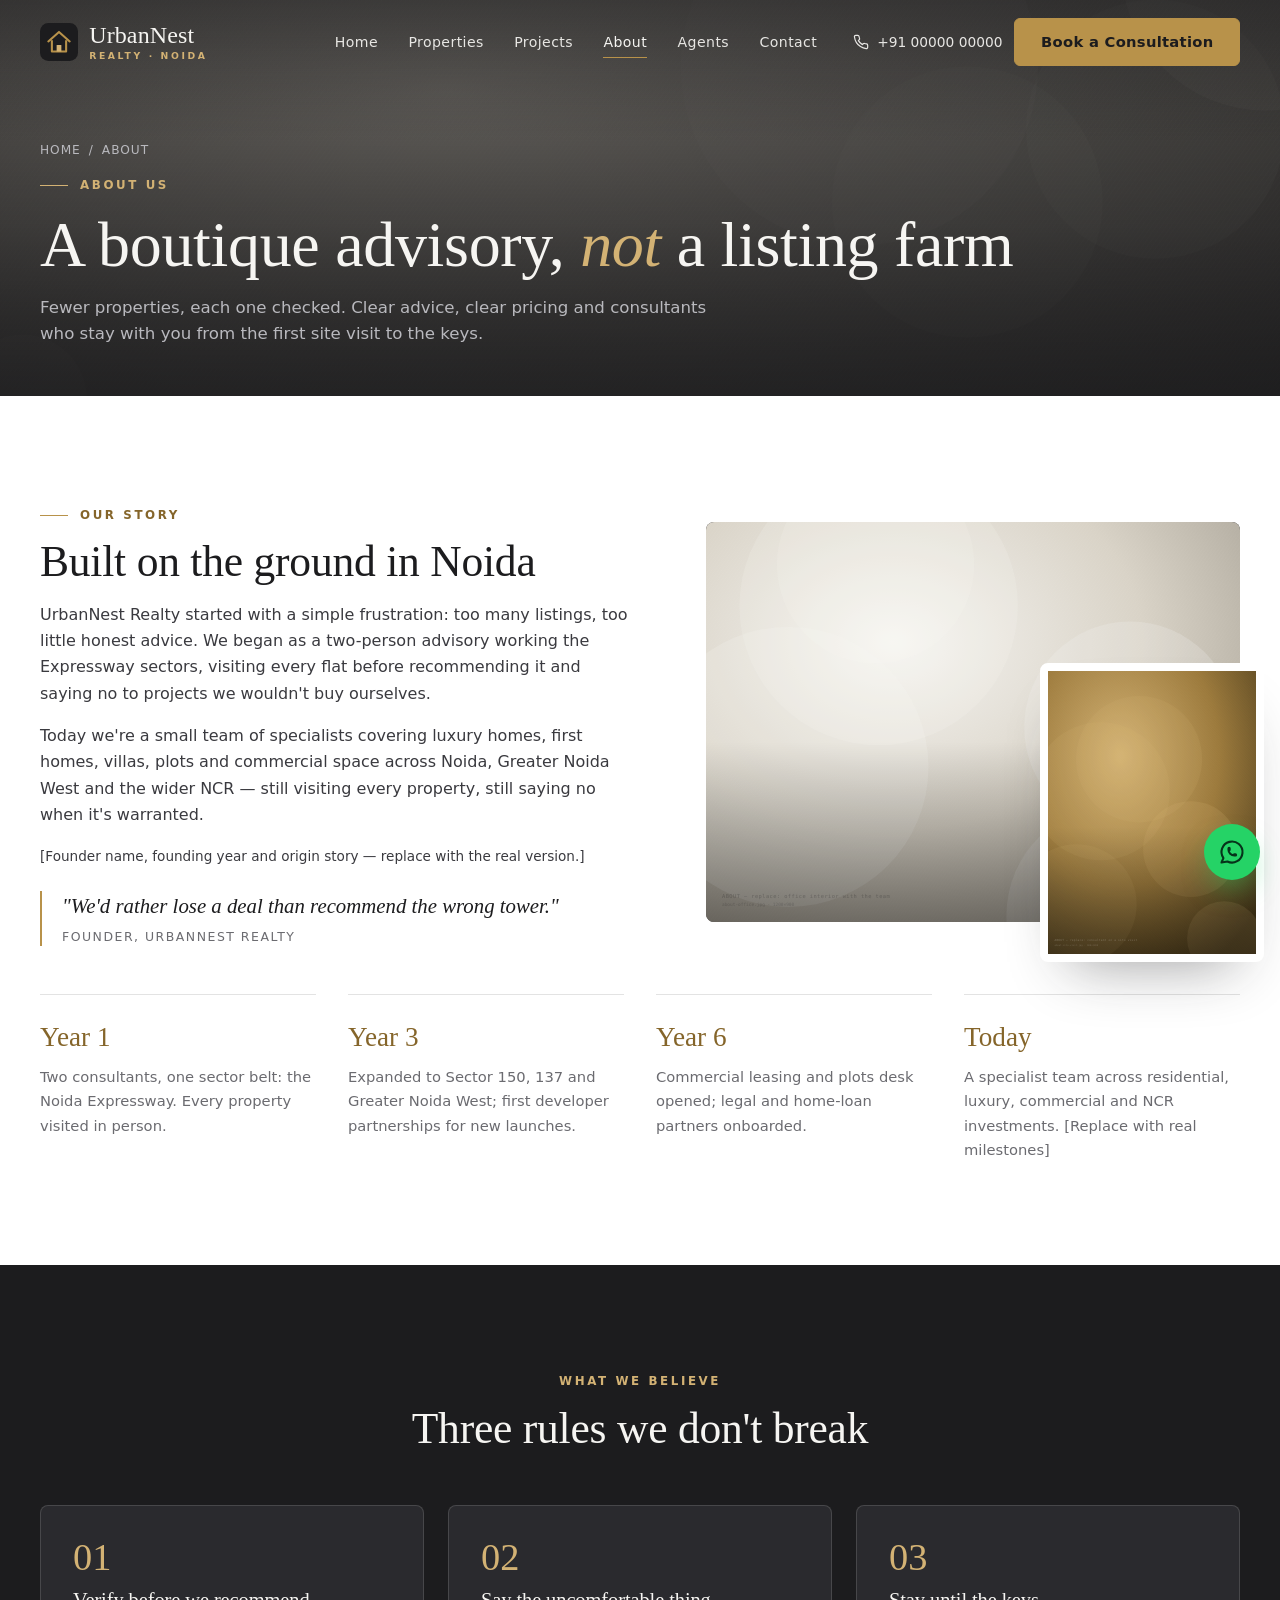
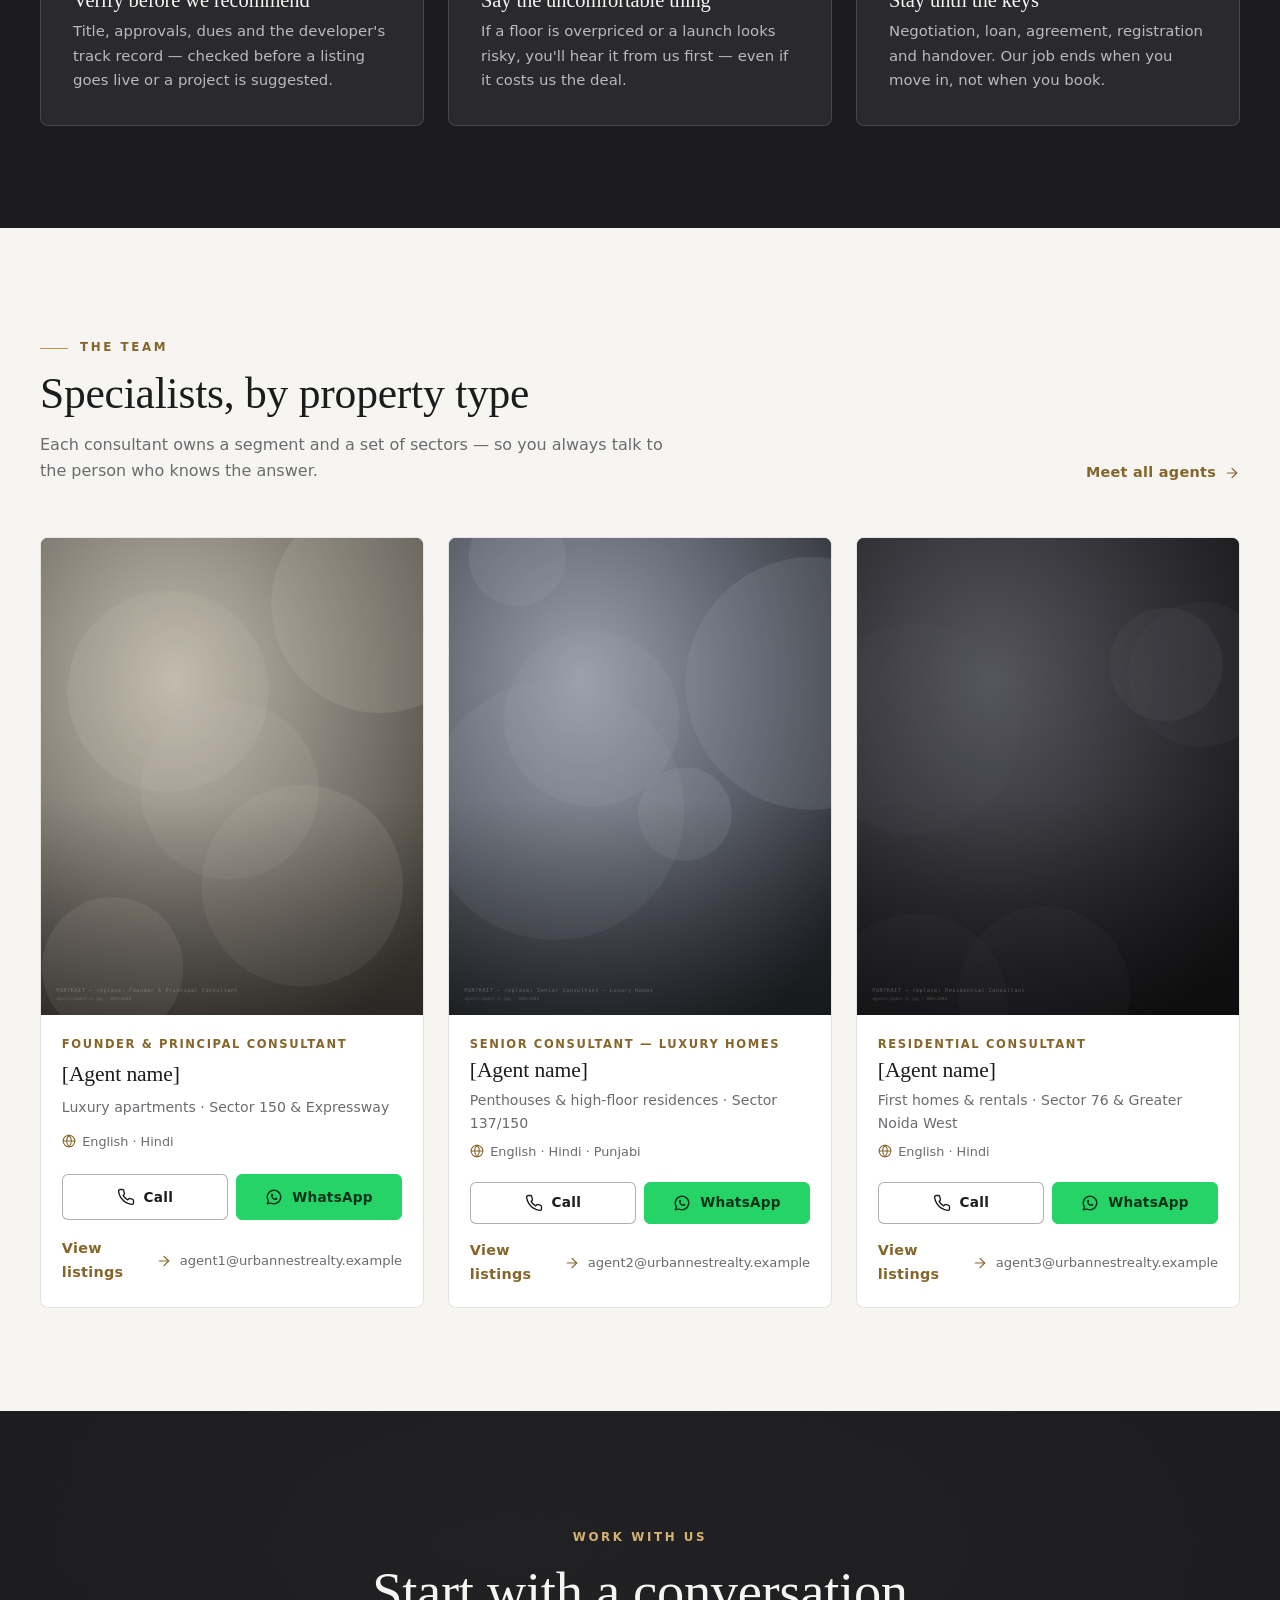
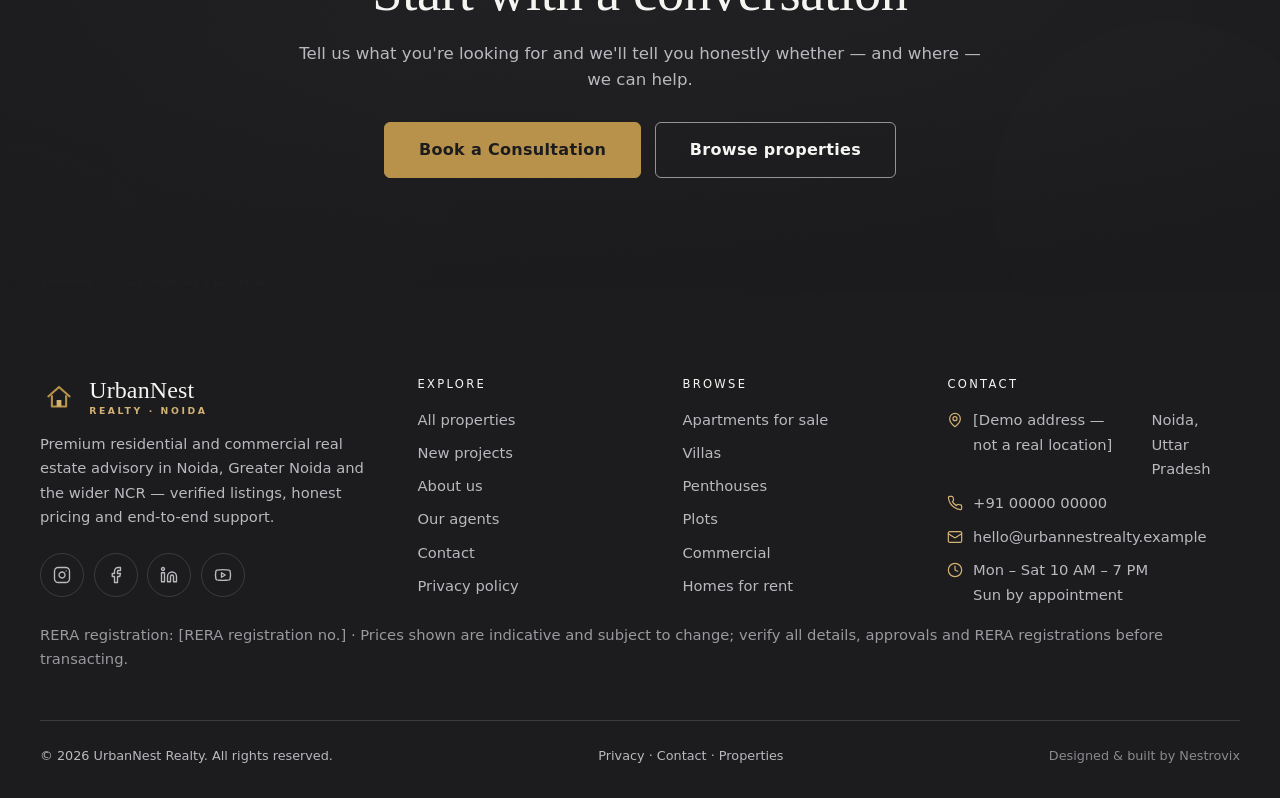
==== commit 0509f620: "privacy: replace contact details with demo values and remove map embeds" ====
--- a/about.html
+++ b/about.html
@@ -79,7 +79,7 @@
   <div class="mobile-nav__meta">
     <a data-href="tel" href="#"><svg class="ic"><use href="#i-phone"/></svg> <span data-bind="phoneDisplay">+91 98XXX XXXXX</span></a>
     <a data-href="whatsapp" href="#" target="_blank" rel="noopener"><svg class="ic"><use href="#i-whatsapp"/></svg> Chat on WhatsApp</a>
-    <a data-href="mail" href="#"><svg class="ic"><use href="#i-mail"/></svg> <span data-bind="email">hello@urbannestrealty.in</span></a>
+    <a data-href="mail" href="#"><svg class="ic"><use href="#i-mail"/></svg> <span data-bind="email">hello@urbannestrealty.example</span></a>
   </div>
 </div>
 <main id="main"><section class="page-hero">
@@ -147,7 +147,7 @@
       <div><h4>Contact</h4><div class="footer-contact">
         <span><svg class="ic"><use href="#i-pin"/></svg><span><span data-bind="addressLine1">[Address]</span><br><span data-bind="addressLine2">Noida, Uttar Pradesh</span></span></span>
         <a data-href="tel" href="#"><svg class="ic"><use href="#i-phone"/></svg><span data-bind="phoneDisplay">+91 98XXX XXXXX</span></a>
-        <a data-href="mail" href="#"><svg class="ic"><use href="#i-mail"/></svg><span data-bind="email">hello@urbannestrealty.in</span></a>
+        <a data-href="mail" href="#"><svg class="ic"><use href="#i-mail"/></svg><span data-bind="email">hello@urbannestrealty.example</span></a>
         <span><svg class="ic"><use href="#i-clock"/></svg><span>Mon – Sat 10 AM – 7 PM<br>Sun by appointment</span></span>
       </div></div>
     </div>
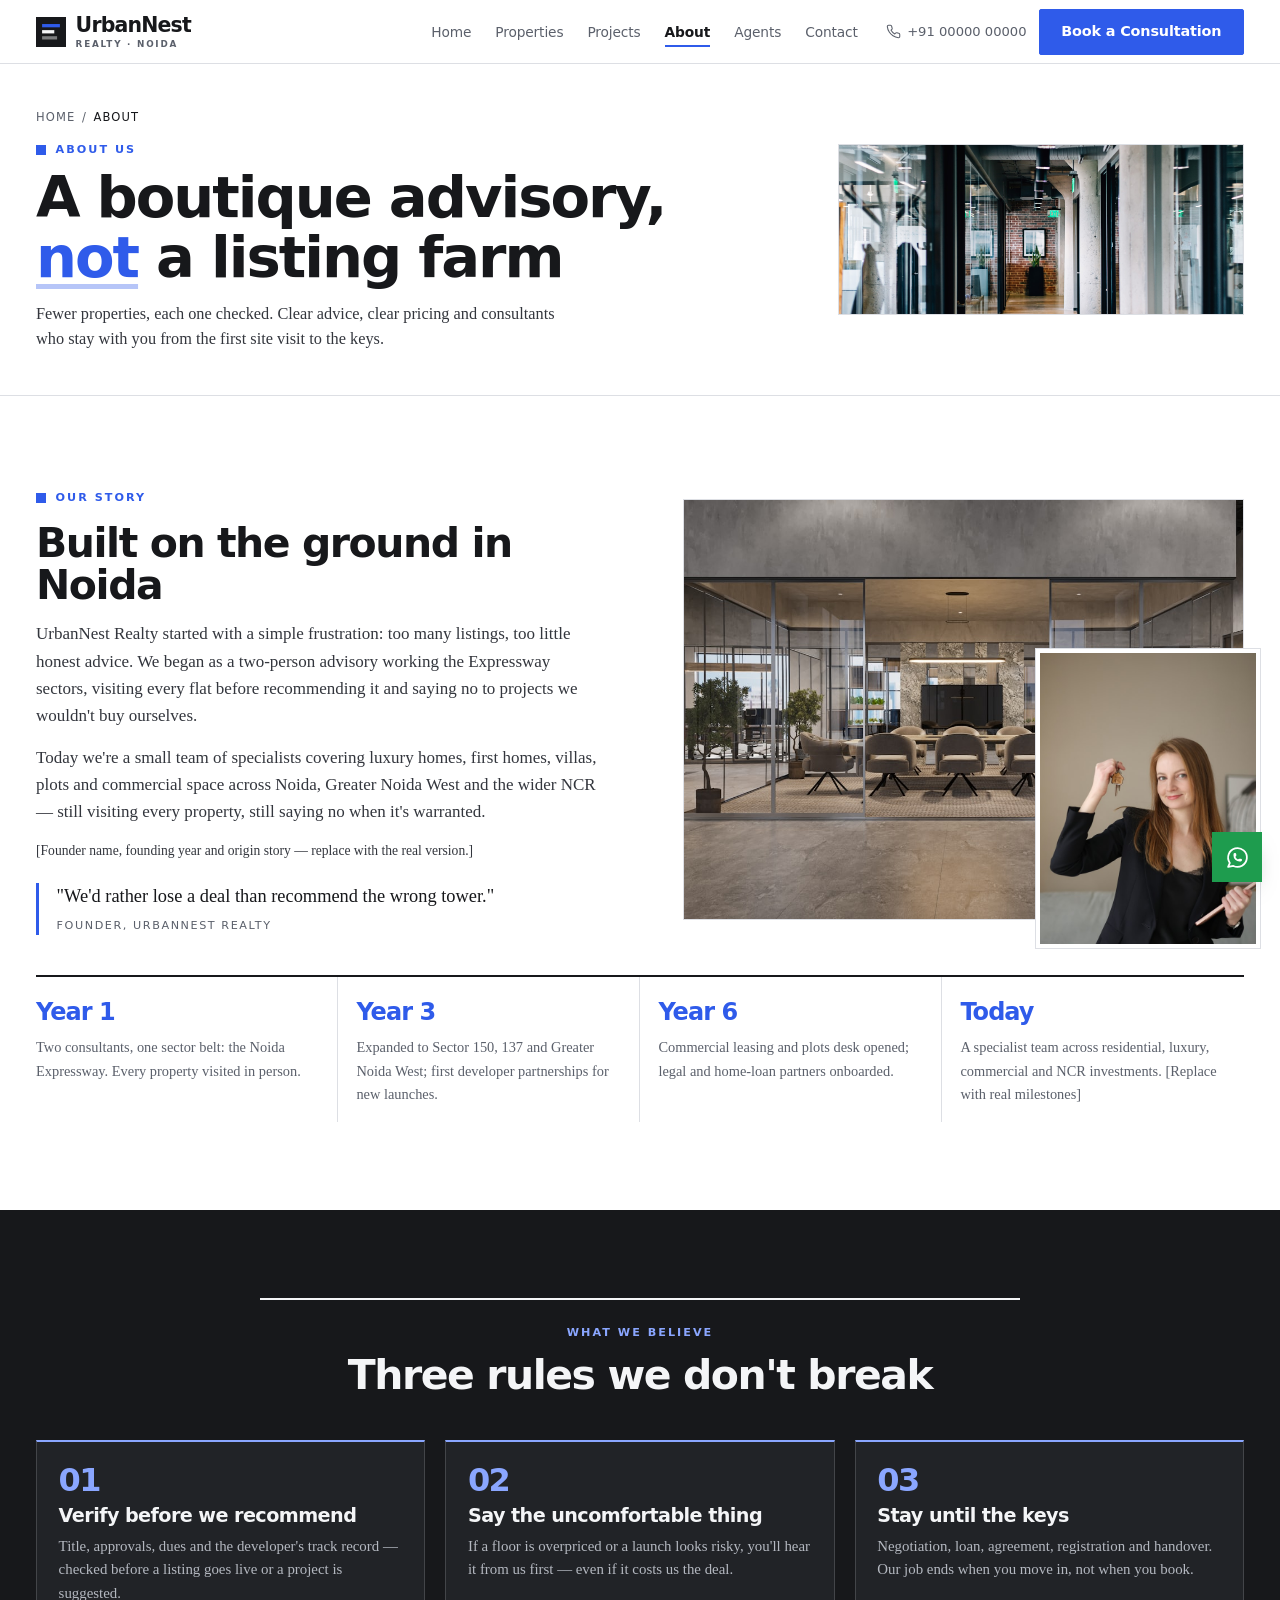
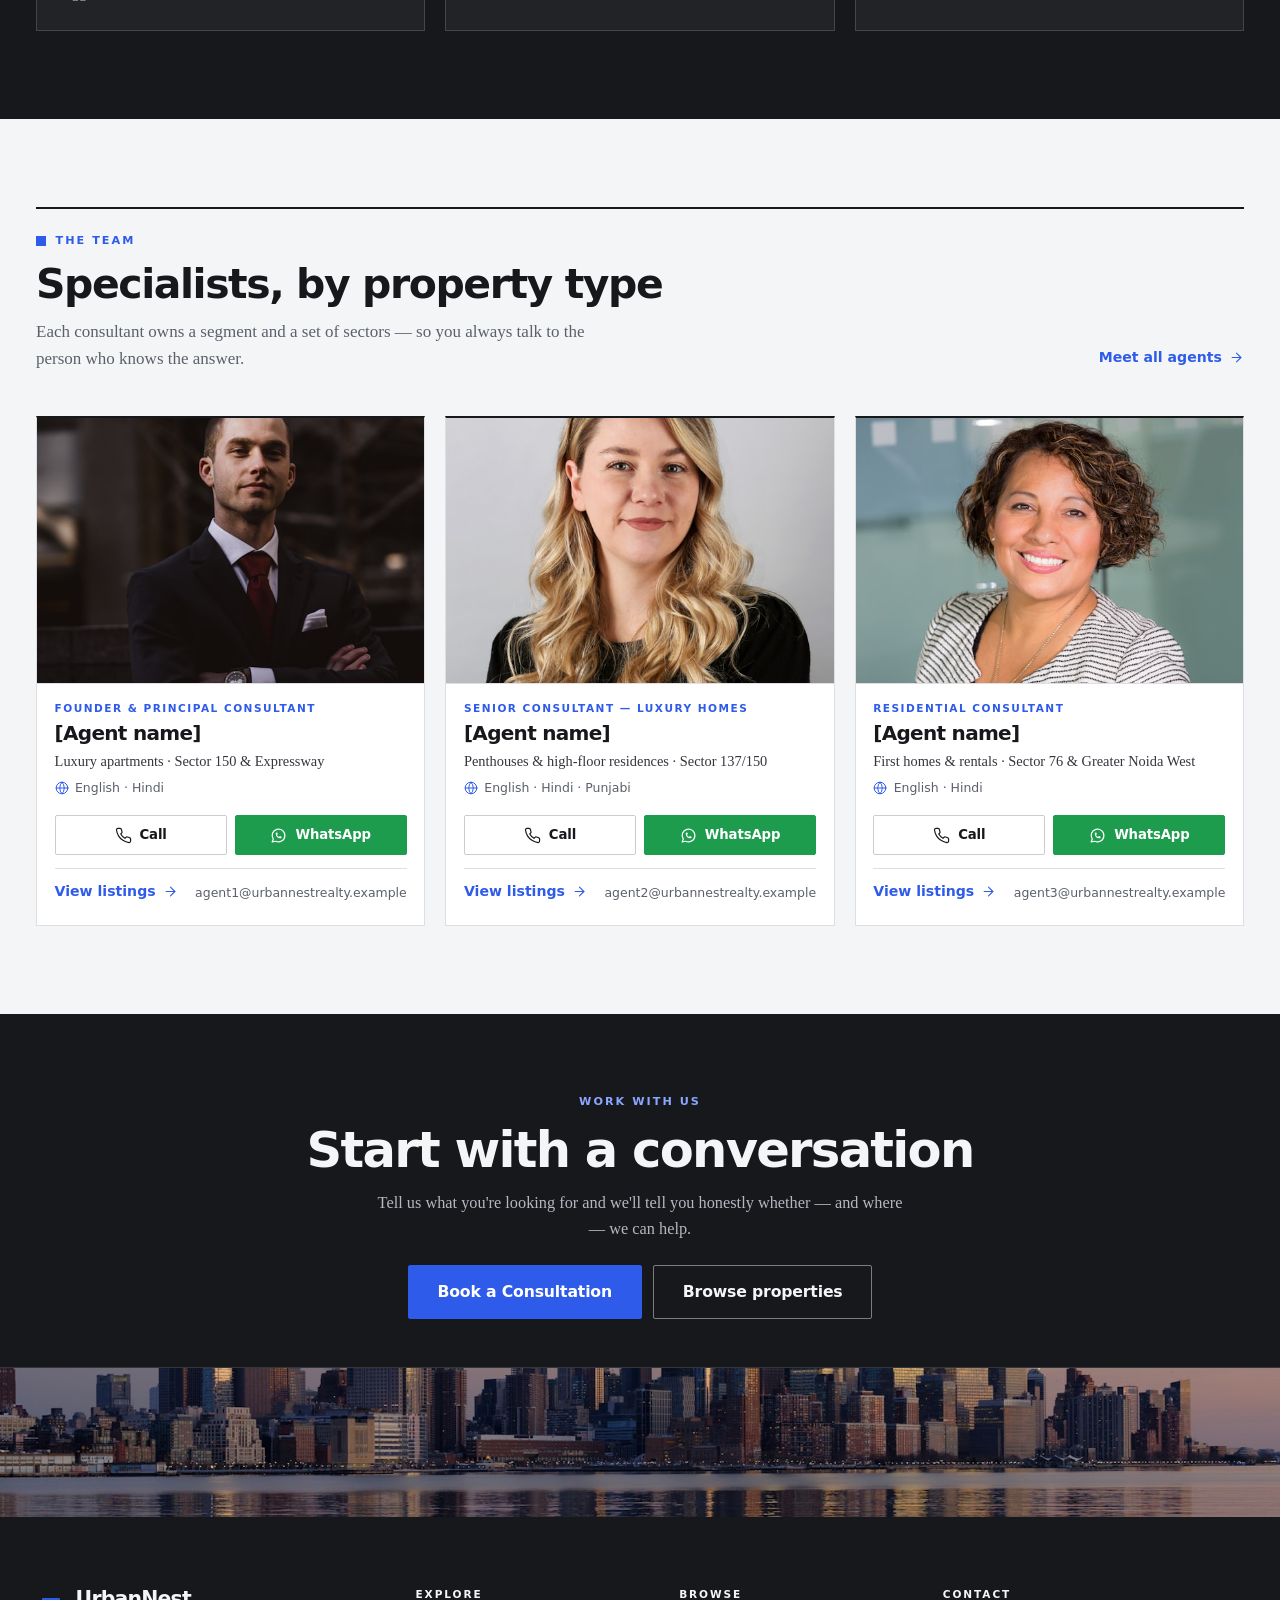
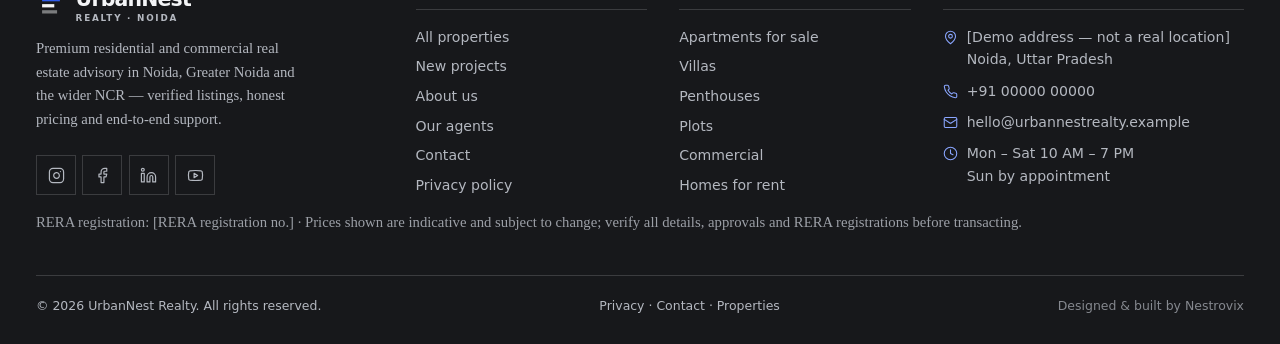
==== commit ea8c28ff: "design: distinct visual identity — new type system, palette and layout language" ====
--- a/about.html
+++ b/about.html
@@ -10,10 +10,10 @@
 <meta property="og:title" content="About UrbanNest Realty — Premium Real Estate Advisory in Noida"><meta property="og:description" content="The story, values and team behind UrbanNest Realty — a boutique real estate advisory in Noida focused on verified listings, honest pricing and end-to-end support.">
 <meta property="og:image" content="https://urbannest.vercel.app/assets/og-image.png"><meta property="og:url" content="https://urbannest.vercel.app/about.html">
 <meta name="twitter:card" content="summary_large_image">
-<meta name="theme-color" content="#1C1C1E">
+<meta name="theme-color" content="#17181B">
 <link rel="icon" href="assets/favicon.svg" type="image/svg+xml">
-<link rel="preload" href="assets/fonts/dm-serif-display-latin-400-normal.woff2" as="font" type="font/woff2" crossorigin>
-<link rel="preload" href="assets/fonts/inter-latin-400-normal.woff2" as="font" type="font/woff2" crossorigin>
+<link rel="preload" href="assets/fonts/bricolage-grotesque-latin-800-normal.woff2" as="font" type="font/woff2" crossorigin>
+<link rel="preload" href="assets/fonts/source-serif-4-latin-400-normal.woff2" as="font" type="font/woff2" crossorigin>
 <link rel="stylesheet" href="css/style.css">
 <script>document.documentElement.classList.add("js")</script>
 
@@ -62,7 +62,7 @@
 </defs></svg>
 <header class="site-header" id="top">
   <div class="container--wide">
-    <a class="brand" href="index.html" aria-label="UrbanNest Realty — home"><svg class="brand__mark" viewBox="0 0 64 64" aria-hidden="true"><rect width="64" height="64" rx="14" fill="#1C1C1E"/><path d="M14 31 32 15l18 16" fill="none" stroke="#B8924A" stroke-width="3.5" stroke-linecap="round" stroke-linejoin="round"/><path d="M20 29v19h24V29" fill="none" stroke="#B8924A" stroke-width="3.5" stroke-linejoin="round"/><rect x="28" y="37" width="8" height="11" rx="1" fill="#D3B274"/></svg><span>UrbanNest<small>Realty · Noida</small></span></a>
+    <a class="brand" href="index.html" aria-label="UrbanNest Realty — home"><svg class="brand__mark" viewBox="0 0 64 64" aria-hidden="true"><rect width="64" height="64" fill="#17181B"/><rect x="13" y="15" width="38" height="7" fill="#2F5BEA"/><rect x="13" y="28" width="26" height="7" fill="#F4F5F7"/><rect x="13" y="41" width="32" height="7" fill="#F4F5F7" opacity=".45"/></svg><span>UrbanNest<small>Realty · Noida</small></span></a>
     <nav class="nav" aria-label="Primary">
       <ul class="nav__links"><li><a href="index.html">Home</a></li><li><a href="properties.html">Properties</a></li><li><a href="projects.html">Projects</a></li><li><a href="about.html">About</a></li><li><a href="agents.html">Agents</a></li><li><a href="contact.html">Contact</a></li></ul>
       <div class="nav__cta">
@@ -83,13 +83,12 @@
   </div>
 </div>
 <main id="main"><section class="page-hero">
-  <div class="hero__media"><img src="assets/images/hero-about.svg" alt="" width="1920" height="800" fetchpriority="high"></div>
-  <div class="hero__overlay"></div>
   <div class="container page-hero__content">
     <nav class="crumbs" aria-label="Breadcrumb"><a href="index.html">Home</a><span>/</span><span aria-current="page">About</span></nav>
     <span class="eyebrow">About us</span>
     <h1>A boutique advisory, <em>not</em> a listing farm</h1>
     <p class="lead">Fewer properties, each one checked. Clear advice, clear pricing and consultants who stay with you from the first site visit to the keys.</p>
+  <div class="hero__media"><img src="assets/images/hero-about.jpg" alt="A long office corridor with glass partition walls, concrete columns and exposed ceiling ducts" width="1600" height="667" fetchpriority="high"></div>
   </div>
 </section>
 <section class="section section--white">
@@ -100,7 +99,7 @@
         <p>Today we're a small team of specialists covering luxury homes, first homes, villas, plots and commercial space across Noida, Greater Noida West and the wider NCR — still visiting every property, still saying no when it's warranted.</p>
         <p class="muted" style="font-size:.85rem">[Founder name, founding year and origin story — replace with the real version.]</p>
         <blockquote class="quote">"We'd rather lose a deal than recommend the wrong tower."<cite>Founder, UrbanNest Realty</cite></blockquote></div>
-      <div class="split__media reveal d1"><div class="frame"><img src="assets/images/about-office.svg" alt="Inside the UrbanNest Realty office in Noida" loading="lazy" width="1200" height="900"></div><div class="frame frame--tall"><img src="assets/images/about-site-visit.svg" alt="A consultant walking a client through a site visit" loading="lazy" width="900" height="1200"></div></div>
+      <div class="split__media reveal d1"><div class="frame"><img src="assets/images/about-office.jpg" alt="A glass-walled meeting room with a long table and stacking chairs, seen from the office floor" loading="lazy" width="1000" height="750"></div><div class="frame frame--tall"><img src="assets/images/about-site-visit.jpg" alt="A consultant in a dark suit holding a set of keys and a clipboard during a site visit" loading="lazy" width="600" height="800"></div></div>
     </div>
     <div class="timeline reveal">
       <div><b>Year 1</b><p>Two consultants, one sector belt: the Noida Expressway. Every property visited in person.</p></div>
@@ -126,14 +125,14 @@
     <div class="agent-grid" data-home-agents></div>
   </div>
 </section>
-<section class="cta-band cta-band--center"><img src="assets/images/cta-consult.svg" alt="" loading="lazy" width="1920" height="800"><div class="container"><span class="eyebrow">Work with us</span><h2>Start with a conversation</h2><p class="lead">Tell us what you're looking for and we'll tell you honestly whether — and where — we can help.</p><div class="hero__actions"><a class="btn btn--primary btn--lg" href="contact.html#consult">Book a Consultation</a><a class="btn btn--outline-light btn--lg" href="properties.html">Browse properties</a></div></div></section>
+<section class="cta-band cta-band--center"><img src="assets/images/cta-consult.jpg" alt="A dense city skyline seen across open water in clear daylight" loading="lazy" width="1600" height="667"><div class="container"><span class="eyebrow">Work with us</span><h2>Start with a conversation</h2><p class="lead">Tell us what you're looking for and we'll tell you honestly whether — and where — we can help.</p><div class="hero__actions"><a class="btn btn--primary btn--lg" href="contact.html#consult">Book a Consultation</a><a class="btn btn--outline-light btn--lg" href="properties.html">Browse properties</a></div></div></section>
 </main>
 <!-- 12. FOOTER -->
 <footer class="site-footer">
   <div class="container">
     <div class="footer-grid">
       <div>
-        <a class="brand" href="index.html"><svg class="brand__mark" viewBox="0 0 64 64" aria-hidden="true"><rect width="64" height="64" rx="14" fill="#1C1C1E"/><path d="M14 31 32 15l18 16" fill="none" stroke="#B8924A" stroke-width="3.5" stroke-linecap="round" stroke-linejoin="round"/><path d="M20 29v19h24V29" fill="none" stroke="#B8924A" stroke-width="3.5" stroke-linejoin="round"/><rect x="28" y="37" width="8" height="11" rx="1" fill="#D3B274"/></svg><span>UrbanNest<small>Realty · Noida</small></span></a>
+        <a class="brand" href="index.html"><svg class="brand__mark" viewBox="0 0 64 64" aria-hidden="true"><rect width="64" height="64" fill="#17181B"/><rect x="13" y="15" width="38" height="7" fill="#2F5BEA"/><rect x="13" y="28" width="26" height="7" fill="#F4F5F7"/><rect x="13" y="41" width="32" height="7" fill="#F4F5F7" opacity=".45"/></svg><span>UrbanNest<small>Realty · Noida</small></span></a>
         <p>Premium residential and commercial real estate advisory in Noida, Greater Noida and the wider NCR — verified listings, honest pricing and end-to-end support.</p>
         <div class="socials mt-3">
           <a data-href="instagram" href="#" target="_blank" rel="noopener" aria-label="Instagram"><svg class="ic"><use href="#i-instagram"/></svg></a>
--- a/css/style.css
+++ b/css/style.css
@@ -1,591 +1,643 @@
 /* ============================================================
    URBANNEST REALTY — Premium Real Estate · Noida
    Design system & styles
-   Theme: white × charcoal × gold · premium corporate · large imagery
-   Headings: DM Serif Display (serif, 400 + italic) · Body: Inter (400/500/600)
+   Identity: graphite ink × signal blue × paper · property INDEX, not brochure
+   Display: Bricolage Grotesque (400/600/800) · Body: Source Serif 4 (400/600)
    ============================================================ */
 
 /* ---------- Fonts (self-hosted, no third-party requests) ---------- */
-@font-face{font-family:"DM Serif Display";font-style:normal;font-weight:400;font-display:swap;src:url("../assets/fonts/dm-serif-display-latin-400-normal.woff2") format("woff2")}
-@font-face{font-family:"DM Serif Display";font-style:italic;font-weight:400;font-display:swap;src:url("../assets/fonts/dm-serif-display-latin-400-italic.woff2") format("woff2")}
-@font-face{font-family:"Inter";font-style:normal;font-weight:400;font-display:swap;src:url("../assets/fonts/inter-latin-400-normal.woff2") format("woff2")}
-@font-face{font-family:"Inter";font-style:normal;font-weight:500;font-display:swap;src:url("../assets/fonts/inter-latin-500-normal.woff2") format("woff2")}
-@font-face{font-family:"Inter";font-style:normal;font-weight:600;font-display:swap;src:url("../assets/fonts/inter-latin-600-normal.woff2") format("woff2")}
+@font-face{font-family:"Bricolage Grotesque";font-style:normal;font-weight:400;font-display:swap;src:url("../assets/fonts/bricolage-grotesque-latin-400-normal.woff2") format("woff2")}
+@font-face{font-family:"Bricolage Grotesque";font-style:normal;font-weight:600;font-display:swap;src:url("../assets/fonts/bricolage-grotesque-latin-600-normal.woff2") format("woff2")}
+@font-face{font-family:"Bricolage Grotesque";font-style:normal;font-weight:800;font-display:swap;src:url("../assets/fonts/bricolage-grotesque-latin-800-normal.woff2") format("woff2")}
+@font-face{font-family:"Source Serif 4";font-style:normal;font-weight:400;font-display:swap;src:url("../assets/fonts/source-serif-4-latin-400-normal.woff2") format("woff2")}
+@font-face{font-family:"Source Serif 4";font-style:normal;font-weight:600;font-display:swap;src:url("../assets/fonts/source-serif-4-latin-600-normal.woff2") format("woff2")}
 
 /* ---------- Tokens ---------- */
 :root{
-  /* brand colours (from the brief) */
-  --white:#FFFFFF;           /* page background */
-  --off:#F6F5F2;             /* alternate sections / soft surfaces */
-  --off-2:#EDEBE6;           /* borders on off-white, hover surfaces */
-  --charcoal:#1C1C1E;        /* ink + dark sections / footer */
-  --charcoal-2:#2A2A2E;      /* dark surfaces / cards on dark */
-  --gold:#B8924A;            /* accent (buttons, tags, hairlines) */
-  --gold-2:#D3B274;          /* accent highlight — text on dark */
-  --gold-ink:#85652A;        /* gold for TEXT on light backgrounds (≥ 4.5:1) */
-  --muted:#6B6B70;           /* secondary text on light */
-  --line:rgba(28,28,30,.12); /* hairlines on light */
-  --line-dark:rgba(246,245,242,.14);
-  --on-dark:#F6F5F2;         /* text on charcoal */
-  --on-dark-muted:#B9B9BE;   /* secondary text on charcoal */
-  --ink:#1C1C1E;
-  --whatsapp:#25D366;
-  --error:#B3412F;
-  --success:#2F7A4A;
+  /* palette */
+  --paper:#F4F5F7;           /* page ground + alternate bands */
+  --paper-2:#E9EBEF;         /* pressed / hover surfaces on paper */
+  --surface:#FFFFFF;         /* rails, rows, inputs, white sections */
+  --ink:#17181B;             /* graphite ink + dark sections */
+  --ink-2:#212327;           /* raised surfaces on graphite */
+  --blue:#2F5BEA;            /* signal blue — links, actions, markers */
+  --blue-tint:rgba(47,91,234,.08);
+  --blue-lt:#8AA6FF;         /* blue for text on graphite (≥ 4.5:1) */
+  --muted:#5B606B;           /* secondary text on light (≥ 4.5:1) */
+  --line:#DDDFE4;            /* hairline on light */
+  --line-2:#C9CCD3;          /* stronger hairline */
+  --line-dark:rgba(244,245,247,.16);
+  --on-dark:#F4F5F7;
+  --on-dark-muted:#B4B8C0;
+  --body-ink:#33363D;        /* long-form paragraph ink */
+  --whatsapp:#1E9C4E;
+  --error:#B3261E;
+  --success:#1F6B41;
+  /* legacy aliases (kept so no rule silently loses its colour) */
+  --white:var(--surface);--off:var(--paper);--off-2:var(--paper-2);
+  --charcoal:var(--ink);--charcoal-2:var(--ink-2);
 
   /* typography */
-  --font-head:"DM Serif Display",Georgia,"Times New Roman",serif;
-  --font-body:"Inter",system-ui,-apple-system,"Segoe UI",Roboto,sans-serif;
-  --text-hero:clamp(2.6rem,5.6vw,4.75rem);
-  --text-h2:clamp(1.9rem,3.4vw,2.75rem);
-  --text-h3:clamp(1.2rem,1.6vw,1.45rem);
-  --lead:clamp(1.02rem,1.3vw,1.15rem);
+  --font-head:"Bricolage Grotesque",ui-sans-serif,system-ui,-apple-system,"Segoe UI",Roboto,sans-serif;
+  --font-body:"Source Serif 4",Georgia,"Times New Roman",serif;
+  --text-hero:clamp(2.7rem,6.2vw,5.25rem);
+  --text-h2:clamp(1.85rem,3.2vw,2.6rem);
+  --text-h3:clamp(1.12rem,1.5vw,1.3rem);
+  --lead:clamp(1.02rem,1.25vw,1.18rem);
+  --label:.7rem;
 
   /* spacing (4pt) */
   --s-1:.25rem;--s-2:.5rem;--s-3:.75rem;--s-4:1rem;--s-5:1.5rem;--s-6:2rem;--s-7:3rem;--s-8:4rem;--s-9:6rem;--s-10:8rem;
-  --section-y:clamp(3.75rem,8vw,6.5rem);
-  --container:1200px;--gutter:clamp(1.25rem,4vw,2.5rem);
+  --section-y:clamp(3.25rem,7vw,5.5rem);
+  --container:1240px;--gutter:clamp(1.15rem,3.5vw,2.25rem);
 
   /* shape & motion */
-  --r-sm:6px;--r-md:8px;--r-lg:12px;
+  --r-sm:2px;--r-md:2px;--r-lg:3px;
   --ease:cubic-bezier(.22,.61,.36,1);
-  --dur-1:200ms;--dur-2:400ms;--dur-3:700ms;
-  --shadow-card:0 24px 44px -28px rgba(28,28,30,.35);
-  --shadow-lg:0 30px 60px -30px rgba(28,28,30,.45);
-  --header-h:84px;--header-scrolled:68px;
+  --dur-1:160ms;--dur-2:300ms;--dur-3:520ms;
+  --shadow-sheet:0 -18px 40px -24px rgba(23,24,27,.45);
+  --header-h:64px;--header-scrolled:64px;
 }
 
 /* ---------- Base ---------- */
 *,*::before,*::after{box-sizing:border-box;margin:0;padding:0}
-html{scroll-behavior:smooth;scroll-padding-top:calc(var(--header-scrolled) + 16px);-webkit-text-size-adjust:100%}
+html{scroll-behavior:smooth;scroll-padding-top:calc(var(--header-h) + 16px);-webkit-text-size-adjust:100%}
 html,body{overflow-x:clip}
-body{font-family:var(--font-body);font-size:16px;line-height:1.65;color:var(--ink);background:var(--white);-webkit-font-smoothing:antialiased}
+body{font-family:var(--font-body);font-size:17px;line-height:1.6;color:var(--ink);background:var(--paper);-webkit-font-smoothing:antialiased;font-variant-numeric:oldstyle-nums proportional-nums}
 img,svg,video,iframe{display:block;max-width:100%}
 img{height:auto}
 a{color:inherit;text-decoration:none}
 button{font:inherit;color:inherit;background:none;border:0;cursor:pointer}
 ul,ol{list-style:none}
-:focus-visible{outline:2px solid var(--gold);outline-offset:3px;border-radius:2px}
-::selection{background:var(--gold-2);color:var(--charcoal)}
+:focus-visible{outline:2px solid var(--blue);outline-offset:2px;border-radius:0}
+.section--dark :focus-visible,.site-footer :focus-visible,.mobile-nav :focus-visible,.lightbox :focus-visible{outline-color:var(--blue-lt)}
+::selection{background:var(--blue);color:#fff}
 .sr-only{position:absolute;width:1px;height:1px;padding:0;margin:-1px;overflow:hidden;clip:rect(0,0,0,0);white-space:nowrap;border:0}
-.skip-link{position:fixed;top:-60px;left:1rem;z-index:1000;background:var(--gold);color:var(--charcoal);padding:.7rem 1rem;border-radius:var(--r-sm);font-weight:600;transition:top var(--dur-1) var(--ease)}
+.skip-link{position:fixed;top:-60px;left:1rem;z-index:1000;background:var(--blue);color:#fff;padding:.7rem 1rem;font-family:var(--font-head);font-weight:600;transition:top var(--dur-1) var(--ease)}
 .skip-link:focus{top:1rem}
 
-h1,h2,h3,h4{font-family:var(--font-head);font-weight:400;line-height:1.1;letter-spacing:-.005em}
+h1,h2,h3,h4{font-family:var(--font-head);font-weight:800;line-height:1.03;letter-spacing:-.035em;font-variant-numeric:lining-nums tabular-nums}
 h1{font-size:var(--text-hero)}
 h2{font-size:var(--text-h2)}
-h3{font-size:var(--text-h3)}
-h1 em,h2 em{font-style:italic;color:var(--gold-ink)}
-p{max-width:65ch}
-.lead{font-size:var(--lead);line-height:1.6}
-.eyebrow{display:inline-flex;align-items:center;gap:.75rem;font-size:.74rem;letter-spacing:.22em;text-transform:uppercase;font-weight:600;color:var(--gold-ink)}
-.eyebrow::before{content:"";width:28px;height:1px;background:var(--gold);flex:none}
+h3{font-size:var(--text-h3);font-weight:600;letter-spacing:-.02em;line-height:1.15}
+h4{font-weight:600}
+h1 em,h2 em{font-style:normal;color:var(--blue);text-decoration:underline;text-decoration-thickness:.08em;text-underline-offset:.12em;text-decoration-color:rgba(47,91,234,.35)}
+.section--dark h1 em,.section--dark h2 em,.cta-band h2 em,.page-hero--dark h1 em{color:var(--blue-lt);text-decoration-color:rgba(138,166,255,.35)}
+p{max-width:66ch}
+.lead{font-size:var(--lead);line-height:1.55;color:var(--body-ink)}
+.eyebrow{display:inline-flex;align-items:center;gap:.6rem;font-family:var(--font-head);font-size:var(--label);letter-spacing:.18em;text-transform:uppercase;font-weight:600;color:var(--blue);font-variant-numeric:lining-nums tabular-nums}
+.eyebrow::before{content:"";width:10px;height:10px;background:var(--blue);flex:none}
 .muted{color:var(--muted)}
-.section--dark .muted,.section--dark .eyebrow,.section--dark h2 em,.cta-band .eyebrow{color:var(--on-dark-muted)}
-.section--dark .eyebrow,.cta-band .eyebrow{color:var(--gold-2)}
-.tnum{font-variant-numeric:tabular-nums}
+.section--dark .muted{color:var(--on-dark-muted)}
+.section--dark .eyebrow,.cta-band .eyebrow,.site-footer .eyebrow{color:var(--blue-lt)}
+.section--dark .eyebrow::before,.cta-band .eyebrow::before,.site-footer .eyebrow::before{background:var(--blue-lt)}
+.tnum{font-variant-numeric:lining-nums tabular-nums;font-feature-settings:"tnum" 1,"lnum" 1}
 
 .container{width:min(100% - 2*var(--gutter),var(--container));margin-inline:auto}
-.container--wide{width:min(100% - 2*var(--gutter),1400px);margin-inline:auto}
+.container--wide{width:min(100% - 2*var(--gutter),1560px);margin-inline:auto}
 .section{padding-block:var(--section-y)}
-.section--white{background:var(--white);color:var(--ink)}
-.section--off{background:var(--off);color:var(--ink)}
-.section--dark{background:var(--charcoal);color:var(--on-dark)}
-.section-head{max-width:720px;margin-bottom:clamp(2rem,4.5vw,3.25rem)}
+.section--white{background:var(--surface);color:var(--ink)}
+.section--off{background:var(--paper);color:var(--ink)}
+.section--dark{background:var(--ink);color:var(--on-dark)}
+.section-head{max-width:760px;margin-bottom:clamp(1.75rem,3.5vw,2.75rem);padding-top:1.1rem;border-top:2px solid var(--ink)}
+.section--dark .section-head{border-top-color:var(--on-dark)}
 .section-head.center{margin-inline:auto;text-align:center}
 .section-head.center .eyebrow::before{display:none}
-.section-head h2{margin-top:.75rem}
-.section-head p{margin-top:.9rem;color:var(--muted)}
+.section-head h2{margin-top:.6rem}
+.section-head p{margin-top:.75rem;color:var(--muted)}
 .section--dark .section-head p{color:var(--on-dark-muted)}
 .section-head.center p{margin-inline:auto}
-.section-head.split{display:flex;justify-content:space-between;align-items:end;gap:2rem;max-width:none}
+.section-head.split{display:flex;justify-content:space-between;align-items:end;gap:1.5rem 2rem;max-width:none}
 .section-head.split > div{max-width:640px}
 
 /* ---------- Buttons ---------- */
-.btn{display:inline-flex;align-items:center;justify-content:center;gap:.55rem;min-height:48px;padding:.8rem 1.6rem;font-weight:600;font-size:.92rem;letter-spacing:.02em;border-radius:var(--r-sm);border:1px solid transparent;transition:background var(--dur-1) var(--ease),color var(--dur-1) var(--ease),border-color var(--dur-1) var(--ease),transform var(--dur-1) var(--ease),box-shadow var(--dur-1) var(--ease);white-space:nowrap;line-height:1.2}
-.btn:hover{transform:translateY(-1px)}
-.btn svg{width:18px;height:18px}
-.btn--primary{background:var(--gold);color:var(--charcoal);border-color:var(--gold)}
-.btn--primary:hover{background:var(--gold-2);border-color:var(--gold-2)}
-.btn--dark{background:var(--charcoal);color:var(--on-dark);border-color:var(--charcoal)}
-.btn--dark:hover{background:var(--charcoal-2)}
-.btn--light{background:#fff;color:var(--charcoal);border-color:#fff}
-.btn--light:hover{background:var(--off)}
-.btn--outline-light{color:var(--on-dark);border-color:rgba(246,245,242,.55)}
-.btn--outline-light:hover{background:rgba(246,245,242,.1);border-color:var(--on-dark)}
-.btn--outline-dark{color:var(--ink);border-color:rgba(28,28,30,.35);background:#fff}
-.btn--outline-dark:hover{border-color:var(--ink);background:var(--off)}
-.btn--whatsapp{background:var(--whatsapp);color:#06331a;border-color:var(--whatsapp)}
-.btn--whatsapp:hover{background:#2fe273}
-.btn--lg{min-height:56px;padding:1rem 2.1rem;font-size:1rem}
-.btn--sm{min-height:42px;padding:.55rem 1.1rem;font-size:.85rem}
+.btn{display:inline-flex;align-items:center;justify-content:center;gap:.5rem;min-height:46px;padding:.7rem 1.35rem;font-family:var(--font-head);font-weight:600;font-size:.9rem;letter-spacing:-.01em;border-radius:var(--r-sm);border:1px solid transparent;transition:background var(--dur-1) var(--ease),color var(--dur-1) var(--ease),border-color var(--dur-1) var(--ease),box-shadow var(--dur-1) var(--ease);white-space:nowrap;line-height:1.2}
+.btn svg{width:17px;height:17px}
+.btn--primary{background:var(--blue);color:#fff;border-color:var(--blue)}
+.btn--primary:hover{background:#2449C6;border-color:#2449C6}
+.btn--dark{background:var(--ink);color:var(--on-dark);border-color:var(--ink)}
+.btn--dark:hover{background:var(--ink-2)}
+.btn--light{background:var(--surface);color:var(--ink);border-color:var(--surface)}
+.btn--light:hover{background:var(--paper)}
+.btn--outline-light{color:var(--on-dark);border-color:rgba(244,245,247,.45)}
+.btn--outline-light:hover{background:rgba(244,245,247,.1);border-color:var(--on-dark)}
+.btn--outline-dark{color:var(--ink);border-color:var(--line-2);background:var(--surface)}
+.btn--outline-dark:hover{border-color:var(--ink);background:var(--paper)}
+.btn--whatsapp{background:var(--whatsapp);color:#fff;border-color:var(--whatsapp)}
+.btn--whatsapp:hover{background:#177f3f;border-color:#177f3f}
+.btn--lg{min-height:54px;padding:.95rem 1.8rem;font-size:.98rem}
+.btn--sm{min-height:40px;padding:.5rem 1rem;font-size:.83rem}
 .btn--block{width:100%}
-.btn--icon{width:48px;padding:0;flex:none}
-.btn[disabled],.btn[aria-busy="true"]{opacity:.7;cursor:progress;transform:none}
-.link-arrow{display:inline-flex;align-items:center;gap:.5rem;font-weight:600;letter-spacing:.02em;font-size:.9rem;color:var(--gold-ink)}
-.link-arrow svg{width:16px;height:16px;transition:transform var(--dur-1) var(--ease)}
-.link-arrow:hover svg{transform:translateX(4px)}
-.section--dark .link-arrow,.site-footer .link-arrow{color:var(--gold-2)}
-
-/* ---------- Icons & tags ---------- */
-.ic{width:1em;height:1em;stroke:currentColor;stroke-width:1.8;fill:none;stroke-linecap:round;stroke-linejoin:round;flex:none}
-.tag{display:inline-flex;align-items:center;gap:.3rem;font-size:.66rem;letter-spacing:.12em;text-transform:uppercase;font-weight:600;padding:.34rem .6rem;border-radius:4px;line-height:1;white-space:nowrap}
-.tag--gold{background:var(--gold);color:var(--charcoal)}
-.tag--light{background:rgba(255,255,255,.94);color:var(--charcoal)}
-.tag--dark{background:rgba(28,28,30,.86);color:#fff}
-.tag--outline{border:1px solid var(--line);color:var(--muted)}
-.tag--success{background:rgba(47,122,74,.12);color:var(--success)}
-
-/* ---------- Header (transparent → sticky solid) ---------- */
-.site-header{position:fixed;inset:0 0 auto 0;z-index:100;height:var(--header-h);display:flex;align-items:center;color:var(--on-dark);transition:background var(--dur-2) var(--ease),box-shadow var(--dur-2) var(--ease),height var(--dur-2) var(--ease),color var(--dur-2) var(--ease)}
-.site-header::before{content:"";position:absolute;inset:0 0 auto 0;height:140px;background:linear-gradient(180deg,rgba(28,28,30,.55),transparent);pointer-events:none;z-index:-1;transition:opacity var(--dur-2)}
-.site-header.is-scrolled,body.header-solid .site-header{background:rgba(255,255,255,.94);color:var(--ink);backdrop-filter:blur(12px);-webkit-backdrop-filter:blur(12px);box-shadow:0 1px 0 var(--line),0 10px 30px -24px rgba(28,28,30,.35);height:var(--header-scrolled)}
-.site-header.is-scrolled::before,body.header-solid .site-header::before{opacity:0}
-body.header-solid .site-header{height:var(--header-scrolled)}
-.site-header .container--wide{display:flex;align-items:center;justify-content:space-between;gap:2rem}
-.brand{display:flex;align-items:center;gap:.7rem;font-family:var(--font-head);font-size:1.5rem;letter-spacing:.005em;line-height:1}
-.brand__mark{width:38px;height:38px;flex:none}
-.brand small{display:block;font-family:var(--font-body);font-size:.58rem;letter-spacing:.28em;text-transform:uppercase;font-weight:600;color:var(--gold-2);margin-top:.25rem}
-.site-header.is-scrolled .brand small,body.header-solid .brand small{color:var(--gold-ink)}
-.nav{display:flex;align-items:center;gap:2.25rem}
-.nav__links{display:flex;gap:1.9rem}
-.nav__links a{position:relative;font-size:.88rem;font-weight:500;letter-spacing:.03em;padding:.5rem 0;opacity:.92}
-.nav__links a::after{content:"";position:absolute;left:0;bottom:0;width:100%;height:1px;background:var(--gold);transform:scaleX(0);transform-origin:right;transition:transform var(--dur-2) var(--ease)}
+.btn[disabled],.btn[aria-busy="true"]{opacity:.65;cursor:progress}
+.link-arrow{display:inline-flex;align-items:center;gap:.45rem;font-family:var(--font-head);font-weight:600;font-size:.88rem;color:var(--blue);border-bottom:1px solid transparent;padding-bottom:2px}
+.link-arrow svg{width:15px;height:15px;transition:transform var(--dur-1) var(--ease)}
+.link-arrow:hover{border-bottom-color:currentColor}
+.link-arrow:hover svg{transform:translateX(3px)}
+.section--dark .link-arrow,.site-footer .link-arrow,.cta-band .link-arrow{color:var(--blue-lt)}
+
+/* ---------- Icons, tags, flags ---------- */
+.ic{width:1em;height:1em;stroke:currentColor;stroke-width:1.7;fill:none;stroke-linecap:round;stroke-linejoin:round;flex:none}
+.tag{display:inline-flex;align-items:center;gap:.3rem;font-family:var(--font-head);font-size:.66rem;letter-spacing:.12em;text-transform:uppercase;font-weight:600;padding:.3rem .5rem;border-radius:0;line-height:1;white-space:nowrap}
+.tag--key{background:var(--blue);color:#fff}
+.tag--light{background:var(--surface);color:var(--ink);box-shadow:inset 0 0 0 1px var(--line)}
+.tag--dark{background:var(--ink);color:var(--on-dark)}
+.tag--outline{box-shadow:inset 0 0 0 1px var(--line-2);color:var(--muted)}
+.tag--success{background:rgba(31,107,65,.1);color:var(--success)}
+
+/* ---------- Header (flat, sticky, always solid — no photo scrim) ---------- */
+.site-header{position:sticky;top:0;z-index:100;height:var(--header-h);display:flex;align-items:center;background:var(--surface);color:var(--ink);border-bottom:1px solid var(--line)}
+.site-header::before{display:none}
+.site-header.is-scrolled{box-shadow:0 1px 0 var(--line)}
+.site-header .container--wide{display:flex;align-items:center;justify-content:space-between;gap:1.5rem}
+.brand{display:flex;align-items:center;gap:.6rem;font-family:var(--font-head);font-weight:800;font-size:1.28rem;letter-spacing:-.04em;line-height:1}
+.brand__mark{width:30px;height:30px;flex:none}
+.brand small{display:block;font-family:var(--font-head);font-size:.55rem;letter-spacing:.2em;text-transform:uppercase;font-weight:600;color:var(--muted);margin-top:.28rem}
+.site-footer .brand small{color:var(--on-dark-muted)}
+.nav{display:flex;align-items:center;gap:1.75rem}
+.nav__links{display:flex;gap:1.5rem}
+.nav__links a{position:relative;font-family:var(--font-head);font-size:.86rem;font-weight:500;letter-spacing:-.01em;padding:.45rem 0;color:var(--muted)}
+.nav__links a::after{content:"";position:absolute;left:0;bottom:0;width:100%;height:2px;background:var(--blue);transform:scaleX(0);transform-origin:right;transition:transform var(--dur-2) var(--ease)}
+.nav__links a:hover{color:var(--ink)}
 .nav__links a:hover::after,.nav__links a[aria-current="page"]::after{transform:scaleX(1);transform-origin:left}
-.nav__links a[aria-current="page"]{opacity:1}
+.nav__links a[aria-current="page"]{color:var(--ink);font-weight:600}
 .nav__cta{display:flex;align-items:center;gap:.75rem}
-.nav__phone{display:inline-flex;align-items:center;gap:.5rem;font-size:.86rem;font-weight:500;opacity:.92}
-.nav__phone .ic{width:16px;height:16px}
-.nav__toggle{display:none;width:48px;height:48px;align-items:center;justify-content:center;border-radius:var(--r-sm);border:1px solid rgba(246,245,242,.3)}
-.site-header.is-scrolled .nav__toggle,body.header-solid .nav__toggle{border-color:var(--line)}
-.nav__toggle span{display:block;width:22px;height:2px;background:currentColor;position:relative;transition:background var(--dur-1)}
-.nav__toggle span::before,.nav__toggle span::after{content:"";position:absolute;left:0;width:22px;height:2px;background:currentColor;transition:transform var(--dur-2) var(--ease),top var(--dur-2) var(--ease)}
-.nav__toggle span::before{top:-7px}.nav__toggle span::after{top:7px}
+.nav__phone{display:inline-flex;align-items:center;gap:.4rem;font-family:var(--font-head);font-size:.82rem;font-weight:500;color:var(--muted);font-variant-numeric:lining-nums tabular-nums}
+.nav__phone:hover{color:var(--ink)}
+.nav__phone .ic{width:15px;height:15px}
+.nav__toggle{display:none;width:46px;height:46px;align-items:center;justify-content:center;border:1px solid var(--line-2);border-radius:var(--r-sm)}
+.nav__toggle span{display:block;width:20px;height:2px;background:currentColor;position:relative;transition:background var(--dur-1)}
+.nav__toggle span::before,.nav__toggle span::after{content:"";position:absolute;left:0;width:20px;height:2px;background:currentColor;transition:transform var(--dur-2) var(--ease),top var(--dur-2) var(--ease)}
+.nav__toggle span::before{top:-6px}.nav__toggle span::after{top:6px}
 .nav__toggle[aria-expanded="true"] span{background:transparent}
 .nav__toggle[aria-expanded="true"] span::before{top:0;transform:rotate(45deg)}
 .nav__toggle[aria-expanded="true"] span::after{top:0;transform:rotate(-45deg)}
 
 /* mobile drawer */
-.mobile-nav{position:fixed;inset:0;z-index:90;background:var(--charcoal);color:var(--on-dark);padding:calc(var(--header-h) + 1.5rem) var(--gutter) 2rem;display:flex;flex-direction:column;gap:1.75rem;transform:translateX(100%);transition:transform var(--dur-2) var(--ease);overflow-y:auto;visibility:hidden}
+.mobile-nav{position:fixed;inset:0;z-index:90;background:var(--ink);color:var(--on-dark);padding:calc(var(--header-h) + 1.25rem) var(--gutter) 2rem;display:flex;flex-direction:column;gap:1.5rem;transform:translateX(100%);transition:transform var(--dur-2) var(--ease);overflow-y:auto;visibility:hidden}
 .mobile-nav.is-open{transform:none;visibility:visible}
-.mobile-nav__links a{display:block;font-family:var(--font-head);font-size:1.9rem;padding:.55rem 0;border-bottom:1px solid var(--line-dark)}
-.mobile-nav__links a[aria-current="page"]{color:var(--gold-2)}
-.mobile-nav__meta{display:grid;gap:1rem;font-size:.95rem;color:var(--on-dark-muted)}
-.mobile-nav__meta a,.mobile-nav__meta > span{display:flex;align-items:center;gap:.7rem;color:var(--on-dark)}
-.mobile-nav__meta .ic{width:18px;height:18px;flex:none}
+.mobile-nav__links a{display:flex;justify-content:space-between;align-items:baseline;font-family:var(--font-head);font-weight:800;letter-spacing:-.03em;font-size:1.75rem;padding:.5rem 0;border-bottom:1px solid var(--line-dark)}
+.mobile-nav__links a[aria-current="page"]{color:var(--blue-lt)}
+.mobile-nav__meta{display:grid;gap:.9rem;font-size:.95rem;color:var(--on-dark-muted)}
+.mobile-nav__meta a,.mobile-nav__meta > span{display:flex;align-items:center;gap:.65rem;color:var(--on-dark)}
+.mobile-nav__meta .ic{width:17px;height:17px;flex:none;color:var(--blue-lt)}
 body.nav-open{overflow:hidden}
 
-/* ---------- Hero (home) ---------- */
-.hero{position:relative;min-height:min(92svh,900px);display:grid;align-items:center;color:var(--on-dark);isolation:isolate;overflow:hidden;background:var(--charcoal)}
-.hero__media{position:absolute;inset:0;z-index:-2}
-.hero__media img{width:100%;height:100%;object-fit:cover;transform:scale(1.05);animation:heroZoom 16s var(--ease) forwards}
-@keyframes heroZoom{to{transform:scale(1)}}
-.hero__overlay{position:absolute;inset:0;z-index:-1;background:linear-gradient(180deg,rgba(28,28,30,.55) 0%,rgba(28,28,30,.3) 40%,rgba(28,28,30,.78) 100%)}
-.hero__content{padding:calc(var(--header-h) + 3rem) 0 clamp(7rem,14vw,10rem)}
-.hero__content .eyebrow{color:var(--gold-2)}
-.hero__content .eyebrow::before{background:var(--gold-2)}
-.hero__content h1{margin-top:1.1rem;max-width:19ch}
-.hero__content h1 em{color:var(--gold-2)}
-.hero__content .lead{margin-top:1.4rem;max-width:50ch;color:var(--on-dark-muted)}
-.hero__actions{display:flex;flex-wrap:wrap;gap:.9rem;margin-top:2rem}
-.hero__meta{display:flex;flex-wrap:wrap;gap:1.25rem 2.25rem;margin-top:2.5rem;padding-top:1.25rem;border-top:1px solid var(--line-dark);font-size:.85rem;color:var(--on-dark-muted)}
-.hero__meta b{display:block;color:var(--on-dark);font-weight:600;letter-spacing:.02em;font-size:.95rem}
-
-/* search panel (section 2 — floats over the hero bottom) */
-.search-section{position:relative;z-index:5;margin-top:clamp(-6.5rem,-9vw,-4.5rem)}
-.search-panel{background:#fff;border-radius:var(--r-md);box-shadow:var(--shadow-lg);padding:1.25rem 1.5rem 1.5rem;border:1px solid var(--line);position:relative;overflow:hidden}
-.search-panel::before{content:"";position:absolute;left:0;right:0;top:0;height:3px;background:linear-gradient(90deg,var(--gold),var(--gold-2))}
-.search-panel__top{display:flex;align-items:center;justify-content:space-between;gap:1rem;flex-wrap:wrap;margin-bottom:1rem}
-.search-panel__hint{font-size:.82rem;color:var(--muted)}
-.search-panel__grid{display:grid;grid-template-columns:1.15fr 1fr .95fr .95fr .85fr .95fr auto;gap:.7rem;align-items:end}
-.sfield{display:grid;gap:.35rem;min-width:0}
-.sfield label{font-size:.68rem;letter-spacing:.14em;text-transform:uppercase;font-weight:600;color:var(--muted)}
-.sfield select,.sfield input{width:100%;min-height:48px;padding:.6rem 2.1rem .6rem .8rem;font:inherit;font-size:16px;color:var(--ink);background:#fff;border:1px solid rgba(28,28,30,.2);border-radius:var(--r-sm);transition:border-color var(--dur-1),box-shadow var(--dur-1);text-overflow:ellipsis}
-.sfield input{padding-right:.8rem}
-.sfield select{appearance:none;-webkit-appearance:none;background-image:url("data:image/svg+xml,%3Csvg xmlns='http://www.w3.org/2000/svg' width='12' height='8' viewBox='0 0 12 8'%3E%3Cpath d='M1 1l5 5 5-5' stroke='%236B6B70' stroke-width='1.8' fill='none' stroke-linecap='round'/%3E%3C/svg%3E");background-repeat:no-repeat;background-position:right .8rem center}
-.sfield select:focus,.sfield input:focus{outline:none;border-color:var(--gold);box-shadow:0 0 0 3px rgba(184,146,74,.22)}
-.search-panel .btn{min-height:48px}
-.seg{display:inline-flex;padding:3px;border:1px solid var(--line);border-radius:999px;background:var(--off)}
-.seg button{min-height:40px;padding:0 1.15rem;border-radius:999px;font-weight:600;font-size:.85rem;color:var(--muted);transition:background var(--dur-1),color var(--dur-1)}
-.seg button[aria-pressed="true"]{background:var(--charcoal);color:#fff}
-.seg button:hover:not([aria-pressed="true"]){color:var(--ink)}
-
-/* page hero (inner pages) */
-.page-hero{position:relative;min-height:clamp(320px,44vh,460px);display:grid;align-items:end;color:var(--on-dark);isolation:isolate;overflow:hidden;background:var(--charcoal)}
-.page-hero--compact{min-height:clamp(260px,34vh,340px)}
-.page-hero .hero__overlay{background:linear-gradient(180deg,rgba(28,28,30,.5),rgba(28,28,30,.86))}
-.page-hero__content{padding:calc(var(--header-h) + 2rem) 0 clamp(2rem,5vw,3rem)}
-.page-hero__content h1{font-size:clamp(2.3rem,5vw,4rem);margin-top:.9rem}
-.page-hero__content h1 em{color:var(--gold-2)}
-.page-hero__content p{margin-top:.9rem;color:var(--on-dark-muted)}
-.page-hero__content .eyebrow{color:var(--gold-2);margin-top:1rem}
-.page-hero__content .eyebrow::before{background:var(--gold-2)}
-.crumbs{display:flex;flex-wrap:wrap;gap:.5rem;font-size:.76rem;letter-spacing:.08em;text-transform:uppercase;color:var(--on-dark-muted)}
-.crumbs a:hover{color:var(--on-dark)}
+/* ---------- Home masthead: type first, then a compact index band ---------- */
+.hero{position:relative;background:var(--surface);border-bottom:1px solid var(--line);overflow:hidden}
+.hero__media{position:relative;align-self:end}
+.hero__media img{width:100%;height:100%;max-height:340px;object-fit:cover;border:1px solid var(--line);background:var(--paper)}
+.hero__overlay{display:none}
+.hero__content{display:grid;grid-template-columns:minmax(0,1.25fr) minmax(0,.75fr);column-gap:clamp(1.5rem,4vw,3.25rem);row-gap:0;align-content:start;align-items:end;padding-block:clamp(2.25rem,5vw,3.25rem) 0}
+.hero__content > .hero__media{grid-column:2;grid-row:1/span 4;align-self:end}
+.hero__content h1{margin-top:.75rem;max-width:15ch;grid-column:1}
+.hero__content .eyebrow,.hero__content .lead,.hero__actions{grid-column:1}
+.hero__content .lead{margin-top:1rem;max-width:52ch}
+.hero__actions{display:flex;flex-wrap:wrap;gap:.7rem;margin-top:1.4rem}
+/* index band — three aligned columns with hairlines and tabular figures */
+.hero__meta{grid-column:1/-1;display:grid;grid-template-columns:repeat(3,minmax(0,1fr));gap:0;margin-top:clamp(2rem,4vw,3rem);border-top:2px solid var(--ink);font-family:var(--font-head);font-size:.8rem;color:var(--muted);font-variant-numeric:lining-nums tabular-nums}
+.hero__meta > div{padding:.9rem 1.25rem .9rem 0;border-right:1px solid var(--line)}
+.hero__meta > div:last-child{border-right:0}
+.hero__meta > div + div{padding-left:1.25rem}
+.hero__meta b{display:block;color:var(--ink);font-weight:800;letter-spacing:-.02em;font-size:clamp(.98rem,1.5vw,1.18rem);margin-bottom:.2rem}
+
+/* ---------- Query bar (was the floating search card) ---------- */
+.search-section{background:var(--paper);border-bottom:1px solid var(--line);position:relative;z-index:5}
+.search-panel{padding-block:1.1rem 1.35rem;position:relative}
+.search-panel__top{display:flex;align-items:center;justify-content:space-between;gap:1rem;flex-wrap:wrap;margin-bottom:.9rem}
+.search-panel__hint{font-family:var(--font-head);font-size:.76rem;letter-spacing:.02em;color:var(--muted);font-variant-numeric:lining-nums tabular-nums}
+.search-panel__grid{display:grid;grid-template-columns:1.15fr 1fr .95fr .95fr .85fr .95fr auto;gap:0 1px;align-items:end;background:var(--line);border:1px solid var(--line)}
+.search-panel__grid > .sfield{background:var(--surface)}
+.search-panel__grid .btn{border-radius:0}
+.sfield{display:grid;gap:.15rem;min-width:0;padding:.5rem .75rem .55rem}
+.sfield label{font-family:var(--font-head);font-size:.63rem;letter-spacing:.14em;text-transform:uppercase;font-weight:600;color:var(--muted)}
+.sfield select,.sfield input{width:100%;min-height:30px;padding:.15rem 1.5rem .15rem 0;font-family:var(--font-head);font-size:16px;font-weight:600;letter-spacing:-.01em;color:var(--ink);background:transparent;border:0;border-radius:0;text-overflow:ellipsis}
+.sfield input{padding-right:0}
+.sfield select{appearance:none;-webkit-appearance:none;background-image:url("data:image/svg+xml,%3Csvg xmlns='http://www.w3.org/2000/svg' width='11' height='7' viewBox='0 0 12 8'%3E%3Cpath d='M1 1l5 5 5-5' stroke='%232F5BEA' stroke-width='2' fill='none' stroke-linecap='round'/%3E%3C/svg%3E");background-repeat:no-repeat;background-position:right .1rem center}
+.sfield select:focus,.sfield input:focus{outline:none}
+.sfield:focus-within{box-shadow:inset 0 0 0 2px var(--blue)}
+.sfield:focus-within label{color:var(--blue)}
+.search-panel .btn{min-height:100%;align-self:stretch}
+/* segmented control — squared, not a pill */
+.seg{display:inline-flex;border:1px solid var(--line-2);border-radius:0;background:var(--surface)}
+.seg button{min-height:38px;padding:0 1.05rem;font-family:var(--font-head);font-weight:600;font-size:.82rem;color:var(--muted);transition:background var(--dur-1),color var(--dur-1)}
+.seg button + button{border-left:1px solid var(--line-2)}
+.seg button[aria-pressed="true"]{background:var(--ink);color:var(--on-dark)}
+.seg button:hover:not([aria-pressed="true"]){color:var(--ink);background:var(--paper-2)}
+
+/* ---------- Page masthead (inner pages) — type + plate, no scrim ---------- */
+.page-hero{position:relative;background:var(--surface);border-bottom:1px solid var(--line);overflow:hidden}
+.page-hero .hero__overlay{display:none}
+.page-hero .hero__media{position:relative;align-self:center}
+.page-hero .hero__media img{width:100%;height:100%;max-height:240px;object-fit:cover;border:1px solid var(--line);background:var(--paper)}
+.page-hero__content{display:grid;grid-template-columns:minmax(0,1.3fr) minmax(0,.7fr);column-gap:clamp(1.25rem,4vw,3rem);row-gap:0;align-content:start;align-items:center;padding-block:clamp(1.75rem,4vw,2.75rem)}
+.page-hero--compact .page-hero__content{padding-block:clamp(1.5rem,3vw,2.5rem)}
+.page-hero__content > *{grid-column:1}
+.page-hero__content > .hero__media{grid-column:2;grid-row:1/span 5}
+.page-hero__content h1{font-size:clamp(2.15rem,4.6vw,3.6rem);margin-top:.6rem;max-width:18ch}
+.page-hero__content p{margin-top:.85rem;color:var(--body-ink)}
+.page-hero__content .eyebrow{margin-top:.9rem}
+.crumbs{display:flex;flex-wrap:wrap;gap:.4rem;font-family:var(--font-head);font-size:.72rem;letter-spacing:.1em;text-transform:uppercase;color:var(--muted)}
+.crumbs a:hover{color:var(--blue)}
 .crumbs--light{color:var(--muted)}
-.crumbs--light a:hover{color:var(--ink)}
-.crumbs span[aria-current]{color:inherit}
+.crumbs--light a:hover{color:var(--blue)}
+.crumbs span[aria-current]{color:var(--ink)}
 
 /* ---------- Image frame ---------- */
-.frame{position:relative;overflow:hidden;border-radius:var(--r-md);background:var(--charcoal-2)}
+.frame{position:relative;overflow:hidden;border-radius:0;background:var(--paper-2);border:1px solid var(--line)}
 .frame img{width:100%;height:100%;object-fit:cover;transition:transform var(--dur-3) var(--ease)}
-.frame:hover img{transform:scale(1.04)}
+.frame:hover img{transform:scale(1.02)}
 .ratio-4x5{aspect-ratio:4/5}.ratio-4x3{aspect-ratio:4/3}.ratio-1x1{aspect-ratio:1}.ratio-3x2{aspect-ratio:3/2}.ratio-16x9{aspect-ratio:16/9}.ratio-16x10{aspect-ratio:16/10}
 
-/* ---------- Property cards ---------- */
-.prop-grid{display:grid;grid-template-columns:repeat(3,minmax(0,1fr));gap:1.5rem}
-.prop-card{position:relative;background:#fff;border:1px solid var(--line);border-radius:var(--r-md);overflow:hidden;display:flex;flex-direction:column;transition:transform var(--dur-2) var(--ease),box-shadow var(--dur-2) var(--ease),border-color var(--dur-2)}
-.prop-card::after{content:"";position:absolute;left:0;right:0;top:0;height:2px;background:var(--gold);transform:scaleX(0);transform-origin:left;transition:transform var(--dur-2) var(--ease);z-index:2}
-.prop-card:hover{transform:translateY(-3px);box-shadow:var(--shadow-card);border-color:transparent}
-.prop-card:hover::after{transform:scaleX(1)}
-.section--dark .prop-card{background:var(--charcoal-2);border-color:var(--line-dark);color:var(--on-dark)}
-.prop-card__media{position:relative;display:block;aspect-ratio:4/3;overflow:hidden;background:var(--charcoal-2)}
-.prop-card__media img{width:100%;height:100%;object-fit:cover;transition:transform var(--dur-3) var(--ease)}
-.prop-card:hover .prop-card__media img{transform:scale(1.04)}
-.prop-card__tags{position:absolute;top:.8rem;left:.8rem;right:.8rem;display:flex;gap:.4rem;flex-wrap:wrap}
-.prop-card__price{position:absolute;left:.8rem;bottom:.8rem;background:rgba(28,28,30,.88);color:#fff;font-weight:600;font-size:1rem;padding:.45rem .7rem;border-radius:var(--r-sm);backdrop-filter:blur(6px);-webkit-backdrop-filter:blur(6px);line-height:1.2}
-.prop-card__price small{font-weight:500;font-size:.75rem;opacity:.8}
-.prop-card__body{padding:1.1rem 1.2rem 1.2rem;display:flex;flex-direction:column;gap:.45rem;flex:1}
-.prop-card__loc{display:flex;align-items:center;gap:.4rem;font-size:.8rem;color:var(--muted);letter-spacing:.01em}
-.prop-card__loc .ic{width:14px;height:14px;color:var(--gold-ink)}
-.prop-card h3{font-size:1.22rem;line-height:1.25}
-.prop-card h3 a{transition:color var(--dur-1)}
-.prop-card h3 a:hover{color:var(--gold-ink)}
-.prop-meta{display:flex;flex-wrap:wrap;gap:.4rem 1rem;font-size:.84rem;color:var(--muted);margin-top:.15rem}
-.prop-meta li{display:inline-flex;align-items:center;gap:.4rem;white-space:nowrap}
-.prop-meta .ic{width:16px;height:16px;color:var(--gold-ink)}
-.section--dark .prop-meta,.section--dark .prop-card__loc{color:var(--on-dark-muted)}
-.section--dark .prop-meta .ic,.section--dark .prop-card__loc .ic{color:var(--gold-2)}
-.prop-card__foot{margin-top:auto;padding-top:.85rem;border-top:1px solid var(--line);display:flex;justify-content:space-between;align-items:center;gap:1rem;font-size:.76rem}
-.section--dark .prop-card__foot{border-color:var(--line-dark)}
-.prop-card__type{letter-spacing:.12em;text-transform:uppercase;font-weight:600;color:var(--muted);white-space:nowrap;overflow:hidden;text-overflow:ellipsis;min-width:0}
-.prop-card__foot .link-arrow{font-size:.82rem;white-space:nowrap;flex:none}
-
-/* ---------- Projects ---------- */
-.project-grid{display:grid;grid-template-columns:repeat(3,minmax(0,1fr));gap:1.5rem}
+/* ============================================================
+   PROPERTY INDEX — the listing is a table, not a card wall
+   columns: № · property · locality · configuration · area · price · plate
+   ============================================================ */
+.pindex{--pcols:2.9rem minmax(0,1fr) 10.5rem 8rem 7rem 8.5rem 96px;
+  background:var(--surface);border:1px solid var(--line);border-top:2px solid var(--ink)}
+.section--dark .pindex{background:var(--ink-2);border-color:var(--line-dark);border-top-color:var(--on-dark)}
+.pindex__head{display:grid;grid-template-columns:var(--pcols);gap:0 1.15rem;align-items:center;padding:.6rem .9rem;font-family:var(--font-head);font-size:.64rem;font-weight:600;letter-spacing:.16em;text-transform:uppercase;color:var(--muted);border-bottom:1px solid var(--line-2)}
+.pindex__head span:nth-child(5),.pindex__head span:nth-child(6){text-align:right}
+.pindex__rows{counter-reset:prow}
+.pindex__rows:empty{display:none}
+.pindex:has(.pindex__rows:empty),.pindex:has(.pindex__rows[hidden]){display:none}
+
+.prow{position:relative;display:grid;grid-template-columns:var(--pcols);gap:0 1.15rem;align-items:center;padding:.8rem .9rem;border-bottom:1px solid var(--line);transition:background var(--dur-1) var(--ease)}
+.prow:last-child{border-bottom:0}
+.prow:hover{background:var(--blue-tint)}
+.prow:has(a:focus-visible){background:var(--blue-tint);outline:2px solid var(--blue);outline-offset:-2px}
+.prow__n{font-family:var(--font-head);font-weight:600;font-size:.78rem;color:var(--muted);font-variant-numeric:lining-nums tabular-nums}
+.prow__n::before{counter-increment:prow;content:counter(prow,decimal-leading-zero)}
+.prow__name{min-width:0}
+.prow__name h3{font-family:var(--font-head);font-weight:600;font-size:1.02rem;letter-spacing:-.02em;line-height:1.2}
+.prow__name h3 a{color:var(--ink)}
+.prow:hover .prow__name h3 a{color:var(--blue)}
+.prow__name h3 a::after{content:"";position:absolute;inset:0;z-index:1}
+.prow__flags{display:flex;flex-wrap:wrap;gap:.4rem .55rem;margin-top:.22rem;font-family:var(--font-head);font-size:.65rem;font-weight:600;letter-spacing:.1em;text-transform:uppercase;color:var(--muted)}
+.prow__flags span + span::before{content:"·";margin-right:.55rem;color:var(--line-2)}
+.prow__flags .is-key{color:var(--blue)}
+.prow__flags .is-key::before{content:"◆ ";letter-spacing:0}
+.prow__loc,.prow__cfg{font-family:var(--font-head);font-size:.85rem;font-weight:500;color:var(--body-ink);letter-spacing:-.01em;line-height:1.3;min-width:0;overflow-wrap:break-word}
+.prow__area{font-family:var(--font-head);font-weight:600;font-size:1rem;text-align:right;color:var(--body-ink);font-variant-numeric:lining-nums tabular-nums;letter-spacing:-.02em}
+.prow__area u{display:block;text-decoration:none;font-size:.62rem;font-weight:600;letter-spacing:.12em;text-transform:uppercase;color:var(--muted)}
+.prow__price{font-family:var(--font-head);font-weight:800;font-size:1.22rem;text-align:right;color:var(--ink);font-variant-numeric:lining-nums tabular-nums;letter-spacing:-.035em;white-space:nowrap}
+.prow__price u{display:block;text-decoration:none;font-size:.62rem;font-weight:600;letter-spacing:.12em;text-transform:uppercase;color:var(--muted)}
+.prow__thumb{width:96px;aspect-ratio:4/3;overflow:hidden;border:1px solid var(--line);background:var(--paper-2);opacity:0;transform:translateX(-8px);transition:opacity var(--dur-2) var(--ease),transform var(--dur-2) var(--ease)}
+.prow__thumb img{width:100%;height:100%;object-fit:cover}
+.prow:hover .prow__thumb,.prow:focus-within .prow__thumb{opacity:1;transform:none}
+.section--dark .prow{border-color:var(--line-dark)}
+.section--dark .prow__name h3 a{color:var(--on-dark)}
+.section--dark .prow__loc,.section--dark .prow__cfg,.section--dark .prow__area{color:var(--on-dark-muted)}
+.section--dark .prow__price{color:var(--on-dark)}
+.section--dark .prow:hover{background:rgba(138,166,255,.1)}
+.pindex__foot{display:flex;justify-content:space-between;align-items:center;gap:1rem;flex-wrap:wrap;padding:.7rem .9rem;font-family:var(--font-head);font-size:.72rem;letter-spacing:.1em;text-transform:uppercase;color:var(--muted);border-top:1px solid var(--line-2)}
+
+/* ---------- Listing page: sticky filter rail + results ---------- */
+.listing{display:grid;grid-template-columns:264px minmax(0,1fr);gap:0;align-items:start;padding-block:2rem 4.5rem}
+.filters{position:sticky;top:var(--header-h);max-height:calc(100vh - var(--header-h) - 1rem);overflow:auto;background:transparent;border:0;border-right:1px solid var(--line);padding-right:1.75rem;margin-right:1.75rem;display:flex;flex-direction:column}
+.filters__head{display:flex;align-items:baseline;justify-content:space-between;gap:.5rem;padding:.15rem 0 .7rem;border-bottom:2px solid var(--ink)}
+.filters__head h2{font-family:var(--font-head);font-size:.72rem;font-weight:600;letter-spacing:.18em;text-transform:uppercase}
+.filters__close{display:none;width:40px;height:40px;place-items:center;border:1px solid var(--line-2)}
+.filters__close .ic{width:17px;height:17px}
+.filters__body{padding:1rem 0 1.25rem;display:grid;gap:.9rem}
+.filters__body .sfield{padding:0;gap:.2rem;border-bottom:1px solid var(--line);padding-bottom:.35rem;background:transparent}
+.filters__body .sfield:focus-within{box-shadow:none;border-bottom-color:var(--blue)}
+.filters__body .sfield label{font-size:.62rem}
+.filters__body .sfield select,.filters__body .sfield input{min-height:34px;font-size:16px;padding-right:1.4rem}
+.filters__row{display:grid;grid-template-columns:1fr 1fr;gap:.9rem}
+.filters__seg{display:grid;gap:.35rem;margin-bottom:.35rem}
+.filters__seg > span{font-family:var(--font-head);font-size:.62rem;letter-spacing:.14em;text-transform:uppercase;font-weight:600;color:var(--muted)}
+.filters__seg .seg{width:100%}
+.filters__seg .seg button{flex:1}
+.filters__foot{display:none;padding:.85rem 1.15rem calc(.85rem + env(safe-area-inset-bottom));border-top:1px solid var(--line);background:var(--surface);position:sticky;bottom:0}
+.filters__backdrop{display:none;position:fixed;inset:0;background:rgba(23,24,27,.5);z-index:110;opacity:0;transition:opacity var(--dur-2)}
+.filters__backdrop.is-open{opacity:1}
+.link-reset{font-family:var(--font-head);font-size:.76rem;font-weight:600;color:var(--blue);letter-spacing:.06em;text-transform:uppercase;min-height:36px}
+.link-reset:hover{text-decoration:underline;text-underline-offset:3px}
+.results__head{display:flex;align-items:baseline;justify-content:space-between;gap:.75rem 1.25rem;flex-wrap:wrap;padding-bottom:.9rem;margin-bottom:1.1rem;border-bottom:1px solid var(--line)}
+.results__title{font-family:var(--font-head);font-size:clamp(1.15rem,2vw,1.5rem);font-weight:800;letter-spacing:-.03em}
+.listing-bar__count{font-family:var(--font-head);font-size:.78rem;letter-spacing:.12em;text-transform:uppercase;color:var(--muted);font-variant-numeric:lining-nums tabular-nums}
+.listing-bar__count b{color:var(--ink);font-weight:800}
+.listing-bar__sort{display:flex;align-items:center;gap:.5rem;font-family:var(--font-head);font-size:.72rem;letter-spacing:.12em;text-transform:uppercase;color:var(--muted);margin-left:auto}
+.listing-bar__sort select{min-height:38px;padding:.3rem 1.6rem .3rem .55rem;font-family:var(--font-head);font-weight:600;font-size:16px;letter-spacing:-.01em;color:var(--ink);border:1px solid var(--line-2);border-radius:0;background:var(--surface) url("data:image/svg+xml,%3Csvg xmlns='http://www.w3.org/2000/svg' width='11' height='7' viewBox='0 0 12 8'%3E%3Cpath d='M1 1l5 5 5-5' stroke='%232F5BEA' stroke-width='2' fill='none' stroke-linecap='round'/%3E%3C/svg%3E") no-repeat right .6rem center;appearance:none;-webkit-appearance:none;text-transform:none}
+.filters-toggle{display:none;align-items:center;gap:.45rem;min-height:40px;padding:.45rem .8rem;border:1px solid var(--line-2);border-radius:0;font-family:var(--font-head);font-weight:600;font-size:.82rem;background:var(--surface)}
+.filters-toggle .ic{width:16px;height:16px}
+.filters-toggle .badge{display:none;min-width:19px;height:19px;padding:0 .3rem;border-radius:0;background:var(--blue);color:#fff;font-size:.68rem;font-weight:700;place-items:center;line-height:1;font-variant-numeric:lining-nums tabular-nums}
+.filters-toggle .badge.is-on{display:grid}
+.active-chips{display:flex;flex-wrap:wrap;gap:.4rem;margin-bottom:1.1rem}
+.active-chips:empty{display:none}
+.chip{display:inline-flex;align-items:center;gap:.4rem;min-height:36px;padding:.35rem .75rem;border-radius:0;border:1px solid var(--line-2);background:var(--surface);font-family:var(--font-head);font-size:.78rem;font-weight:600;color:var(--ink);transition:border-color var(--dur-1),background var(--dur-1),color var(--dur-1)}
+.chip:hover{border-color:var(--blue);color:var(--blue)}
+.chip .ic{width:13px;height:13px;color:var(--muted)}
+.chip:hover .ic{color:var(--blue)}
+.chip[aria-pressed="true"]{background:var(--ink);border-color:var(--ink);color:var(--on-dark)}
+.chips{display:flex;gap:.4rem;flex-wrap:wrap}
+.empty{text-align:center;padding:3.5rem 1.25rem;color:var(--muted);border:1px dashed var(--line-2);background:var(--surface)}
+.empty h3{color:var(--ink);font-family:var(--font-head);font-size:1.4rem;font-weight:800;letter-spacing:-.03em;margin-bottom:.5rem}
+.empty p{margin-inline:auto}
+.empty[hidden]{display:none}
+
+/* ---------- Projects (record sheets, not glossy cards) ---------- */
+.project-grid{display:grid;grid-template-columns:repeat(3,minmax(0,1fr));gap:1.25rem}
 .project-grid--2{grid-template-columns:repeat(2,minmax(0,1fr))}
-.project{background:#fff;border:1px solid var(--line);border-radius:var(--r-md);overflow:hidden;display:flex;flex-direction:column;transition:transform var(--dur-2) var(--ease),box-shadow var(--dur-2) var(--ease)}
-.project:hover{transform:translateY(-3px);box-shadow:var(--shadow-card)}
-.project__media{position:relative;aspect-ratio:16/10;overflow:hidden;background:var(--charcoal-2)}
+.project{background:var(--surface);border:1px solid var(--line);border-top:2px solid var(--ink);border-radius:0;overflow:hidden;display:flex;flex-direction:column;transition:border-color var(--dur-1) var(--ease)}
+.project:hover{border-color:var(--line-2);border-top-color:var(--blue)}
+.project__media{position:relative;aspect-ratio:16/9;overflow:hidden;background:var(--paper-2);border-bottom:1px solid var(--line)}
 .project__media img{width:100%;height:100%;object-fit:cover;transition:transform var(--dur-3) var(--ease)}
-.project:hover .project__media img{transform:scale(1.04)}
-.project__media .tag{position:absolute;top:.8rem;left:.8rem}
-.project__rera{position:absolute;right:.8rem;bottom:.8rem;font-size:.68rem;letter-spacing:.06em;background:rgba(28,28,30,.8);color:#fff;padding:.3rem .55rem;border-radius:4px}
-.project__body{padding:1.25rem 1.3rem 1.4rem;display:flex;flex-direction:column;gap:.5rem;flex:1}
-.project__body h3{font-size:1.4rem}
-.project__dev{font-size:.82rem;color:var(--muted)}
-.project__loc{display:flex;align-items:center;gap:.4rem;font-size:.82rem;color:var(--muted)}
-.project__loc .ic{width:14px;height:14px;color:var(--gold-ink)}
-.project__facts{display:grid;grid-template-columns:repeat(3,1fr);gap:.5rem;margin-top:.6rem;padding:.85rem 0;border-top:1px solid var(--line);border-bottom:1px solid var(--line)}
-.project__facts span{display:block;font-size:.66rem;letter-spacing:.12em;text-transform:uppercase;color:var(--muted);font-weight:600}
-.project__facts b{display:block;font-weight:600;font-size:.92rem;margin-top:.2rem}
-.project__hl{display:grid;gap:.35rem;font-size:.86rem;color:var(--muted);margin-top:.25rem}
+.project:hover .project__media img{transform:scale(1.02)}
+.project__media .tag{position:absolute;top:0;left:0}
+.project__rera{position:absolute;right:0;bottom:0;font-family:var(--font-head);font-size:.64rem;letter-spacing:.08em;background:var(--ink);color:var(--on-dark);padding:.3rem .5rem;font-variant-numeric:lining-nums tabular-nums}
+.project__body{padding:1.05rem 1.1rem 1.2rem;display:flex;flex-direction:column;gap:.35rem;flex:1}
+.project__body h3{font-size:1.3rem;font-weight:800;letter-spacing:-.035em}
+.project__dev,.project__loc{font-family:var(--font-head);font-size:.8rem;color:var(--muted)}
+.project__loc{display:flex;align-items:center;gap:.35rem}
+.project__loc .ic{width:14px;height:14px;color:var(--blue)}
+.project__facts{display:grid;grid-template-columns:repeat(3,1fr);gap:0;margin-top:.7rem;border-top:1px solid var(--line);border-bottom:1px solid var(--line)}
+.project__facts > div{padding:.7rem .7rem .7rem 0;border-right:1px solid var(--line)}
+.project__facts > div:last-child{border-right:0}
+.project__facts > div + div{padding-left:.7rem}
+.project__facts span{display:block;font-family:var(--font-head);font-size:.6rem;letter-spacing:.12em;text-transform:uppercase;color:var(--muted);font-weight:600}
+.project__facts b{display:block;font-family:var(--font-head);font-weight:800;font-size:.95rem;letter-spacing:-.03em;margin-top:.2rem;font-variant-numeric:lining-nums tabular-nums}
+.project__hl{display:grid;gap:.3rem;font-size:.9rem;color:var(--body-ink);margin-top:.7rem}
 .project__hl li{display:flex;gap:.5rem;align-items:flex-start}
-.project__hl .ic{width:15px;height:15px;color:var(--gold-ink);margin-top:.2rem}
-.project__actions{display:flex;gap:.6rem;flex-wrap:wrap;margin-top:auto;padding-top:1rem}
+.project__hl .ic{width:14px;height:14px;color:var(--blue);margin-top:.35rem}
+.project__actions{display:flex;gap:.5rem;flex-wrap:wrap;margin-top:auto;padding-top:1rem}
 .project__actions .btn{flex:1;min-width:140px}
 
-/* ---------- Categories ---------- */
-.cat-grid{display:grid;grid-template-columns:repeat(5,minmax(0,1fr));gap:1rem}
-.cat{position:relative;display:block;aspect-ratio:4/5;border-radius:var(--r-md);overflow:hidden;color:var(--on-dark);background:var(--charcoal-2);isolation:isolate}
-.cat img{position:absolute;inset:0;width:100%;height:100%;object-fit:cover;transition:transform var(--dur-3) var(--ease);z-index:-1}
-.cat::after{content:"";position:absolute;inset:0;background:linear-gradient(180deg,rgba(28,28,30,.05) 30%,rgba(28,28,30,.88));z-index:0;transition:background var(--dur-2)}
-.cat:hover img{transform:scale(1.05)}
-.cat__body{position:absolute;left:0;right:0;bottom:0;padding:1.25rem;z-index:1}
-.cat__body h3{font-size:1.45rem}
-.cat__body span{display:flex;align-items:center;gap:.4rem;margin-top:.3rem;font-size:.8rem;color:var(--gold-2);letter-spacing:.04em}
-.cat__body .ic{width:14px;height:14px;transition:transform var(--dur-1)}
-.cat:hover .cat__body .ic{transform:translateX(4px)}
-
-/* ---------- Why choose us ---------- */
-.why-grid{display:grid;grid-template-columns:repeat(4,minmax(0,1fr));gap:1.5rem}
-.why{padding:1.75rem;background:#fff;border:1px solid var(--line);border-radius:var(--r-md);position:relative;overflow:hidden}
-.why::before{content:"";position:absolute;left:1.75rem;right:1.75rem;top:0;height:2px;background:var(--gold)}
-.why__icon{width:46px;height:46px;display:grid;place-items:center;border:1px solid var(--gold);border-radius:50%;color:var(--gold-ink);font-size:1.25rem;margin-bottom:1.1rem;background:#fff}
-.why h3{font-size:1.3rem}
-.why p{margin-top:.5rem;font-size:.92rem;color:var(--muted);max-width:none}
+/* ---------- Categories (index tiles) ---------- */
+.cat-grid{display:grid;grid-template-columns:repeat(5,minmax(0,1fr));gap:1px;background:var(--line);border:1px solid var(--line)}
+.cat{position:relative;display:flex;flex-direction:column;background:var(--surface);color:var(--ink);isolation:isolate;padding:0 0 .9rem;transition:background var(--dur-1) var(--ease)}
+.cat img{width:100%;aspect-ratio:16/10;object-fit:cover;background:var(--paper-2);filter:saturate(.7)}
+.cat::after{display:none}
+.cat:hover{background:var(--blue-tint)}
+.cat:hover img{filter:saturate(1)}
+.cat__body{padding:.85rem .9rem 0;display:flex;flex-direction:column;gap:.2rem}
+.cat__body h3{font-size:1.05rem;font-weight:800;letter-spacing:-.03em}
+.cat:hover .cat__body h3{color:var(--blue)}
+.cat__body span{display:flex;align-items:center;justify-content:space-between;gap:.4rem;font-family:var(--font-head);font-size:.72rem;font-weight:600;letter-spacing:.06em;color:var(--muted);font-variant-numeric:lining-nums tabular-nums}
+.cat__body .ic{width:14px;height:14px;color:var(--blue);transition:transform var(--dur-1)}
+.cat:hover .cat__body .ic{transform:translateX(3px)}
+
+/* ---------- Why / values / steps / timeline ---------- */
+.why-grid{display:grid;grid-template-columns:repeat(4,minmax(0,1fr));gap:1.25rem}
+.why{padding:1.35rem 0 0;background:transparent;border:0;border-top:2px solid var(--ink);position:relative}
+.why::before{display:none}
+.why__icon{width:38px;height:38px;display:grid;place-items:center;border:1px solid var(--line-2);border-radius:0;color:var(--blue);font-size:1.1rem;margin-bottom:.9rem;background:var(--surface)}
+.why h3{font-size:1.15rem;font-weight:800;letter-spacing:-.03em}
+.why p{margin-top:.45rem;font-size:.94rem;color:var(--muted);max-width:none}
+.values-grid{display:grid;grid-template-columns:repeat(3,minmax(0,1fr));gap:1.25rem}
+.value{padding:1.35rem 1.35rem 1.5rem;background:var(--surface);border:1px solid var(--line);border-top:2px solid var(--ink)}
+.section--dark .value{background:var(--ink-2);border-color:var(--line-dark);border-top-color:var(--blue-lt);color:var(--on-dark)}
+.value .num,.step .num{font-family:var(--font-head);font-weight:800;font-size:2rem;color:var(--blue);line-height:1;letter-spacing:-.05em;font-variant-numeric:lining-nums tabular-nums}
+.section--dark .value .num{color:var(--blue-lt)}
+.value h3{margin-top:.6rem;font-weight:800;letter-spacing:-.03em}
+.value p{margin-top:.45rem;font-size:.93rem;color:var(--muted);max-width:none}
+.section--dark .value p{color:var(--on-dark-muted)}
+.timeline{display:grid;grid-template-columns:repeat(4,minmax(0,1fr));gap:0;margin-top:2.5rem;border-top:2px solid var(--ink)}
+.section--dark .timeline{border-top-color:var(--on-dark)}
+.timeline div{padding:1rem 1.15rem 1rem 0;border-right:1px solid var(--line)}
+.timeline div:last-child{border-right:0}
+.timeline div + div{padding-left:1.15rem}
+.section--dark .timeline div{border-right-color:var(--line-dark)}
+.timeline b{font-family:var(--font-head);font-weight:800;font-size:1.5rem;letter-spacing:-.04em;color:var(--blue);font-variant-numeric:lining-nums tabular-nums}
+.section--dark .timeline b{color:var(--blue-lt)}
+.timeline p{font-size:.9rem;color:var(--muted);margin-top:.3rem;max-width:none}
+.steps{display:grid;grid-template-columns:repeat(3,minmax(0,1fr));gap:1.25rem}
+.step{padding:1.35rem;border:1px solid var(--line);border-top:2px solid var(--ink);background:var(--surface)}
+.step h3{margin-top:.55rem;font-size:1.18rem;font-weight:800;letter-spacing:-.03em}
+.step p{margin-top:.45rem;font-size:.93rem;color:var(--muted);max-width:none}
 
 /* ---------- Agents ---------- */
-.agent-grid{display:grid;grid-template-columns:repeat(3,minmax(0,1fr));gap:1.5rem}
-.agent{background:#fff;border:1px solid var(--line);border-radius:var(--r-md);overflow:hidden;display:flex;flex-direction:column;transition:transform var(--dur-2) var(--ease),box-shadow var(--dur-2) var(--ease)}
-.agent:hover{transform:translateY(-3px);box-shadow:var(--shadow-card)}
-.agent .frame{aspect-ratio:4/5;border-radius:0}
-.agent__body{padding:1.2rem 1.3rem 1.3rem;display:grid;gap:.35rem;flex:1}
-.agent__body h3{font-size:1.35rem}
-.agent__role{font-size:.72rem;letter-spacing:.14em;text-transform:uppercase;font-weight:600;color:var(--gold-ink)}
-.agent__spec{font-size:.88rem;color:var(--muted)}
-.agent__langs{font-size:.8rem;color:var(--muted);display:flex;gap:.4rem;align-items:center}
-.agent__langs .ic{width:14px;height:14px;color:var(--gold-ink)}
-.agent__actions{display:flex;gap:.5rem;margin-top:.9rem;flex-wrap:wrap}
+.agent-grid{display:grid;grid-template-columns:repeat(3,minmax(0,1fr));gap:1.25rem}
+.agent{background:var(--surface);border:1px solid var(--line);border-top:2px solid var(--ink);border-radius:0;overflow:hidden;display:flex;flex-direction:column;transition:border-color var(--dur-1)}
+.agent:hover{border-top-color:var(--blue)}
+.agent .frame{aspect-ratio:16/11;border:0;border-bottom:1px solid var(--line)}
+.agent__body{padding:1rem 1.1rem 1.2rem;display:grid;gap:.3rem;flex:1}
+.agent__body h3{font-size:1.25rem;font-weight:800;letter-spacing:-.035em}
+.agent__role{font-family:var(--font-head);font-size:.66rem;letter-spacing:.14em;text-transform:uppercase;font-weight:600;color:var(--blue)}
+.agent__spec{font-size:.9rem;color:var(--body-ink)}
+.agent__langs{font-family:var(--font-head);font-size:.78rem;color:var(--muted);display:flex;gap:.4rem;align-items:center}
+.agent__langs .ic{width:14px;height:14px;color:var(--blue)}
+.agent__actions{display:flex;gap:.5rem;margin-top:.8rem;flex-wrap:wrap}
 .agent__actions .btn{flex:1;min-width:0}
-.agent__links{margin-top:.6rem;display:flex;justify-content:space-between;align-items:center;gap:.5rem;font-size:.82rem}
+.agent__links{margin-top:.5rem;padding-top:.7rem;border-top:1px solid var(--line);display:flex;justify-content:space-between;align-items:center;gap:.5rem;font-family:var(--font-head);font-size:.78rem}
+.agent__links .muted:hover{color:var(--blue)}
 
 /* ---------- Statistics ---------- */
-.stats{display:grid;grid-template-columns:repeat(4,minmax(0,1fr));gap:2rem}
-.stat{padding-left:1.25rem;border-left:1px solid var(--gold)}
-.stat b{display:block;font-family:var(--font-head);font-weight:400;font-size:clamp(2.4rem,4.6vw,3.8rem);line-height:1;color:var(--gold-2)}
-.stat span{display:block;margin-top:.55rem;color:var(--on-dark-muted);font-size:.92rem}
-.stats-note{margin-top:2rem;font-size:.78rem;color:var(--on-dark-muted);opacity:.8}
+.stats{display:grid;grid-template-columns:repeat(4,minmax(0,1fr));gap:0;border-top:2px solid var(--on-dark)}
+.stat{padding:1.25rem 1.25rem 0 0;border-right:1px solid var(--line-dark);border-left:0}
+.stat:last-child{border-right:0}
+.stat + .stat{padding-left:1.25rem}
+.stat b{display:block;font-family:var(--font-head);font-weight:800;font-size:clamp(2.4rem,5vw,4rem);line-height:.95;letter-spacing:-.05em;color:var(--on-dark);font-variant-numeric:lining-nums tabular-nums}
+.stat span{display:block;margin-top:.5rem;color:var(--on-dark-muted);font-family:var(--font-head);font-size:.82rem;letter-spacing:-.01em}
+.stats-note{margin-top:1.75rem;font-size:.78rem;color:var(--on-dark-muted);opacity:.85}
 
 /* ---------- Testimonials ---------- */
-.reviews-grid{display:grid;grid-template-columns:repeat(3,minmax(0,1fr));gap:1.5rem}
-.review{background:#fff;border:1px solid var(--line);border-radius:var(--r-md);padding:2rem;display:flex;flex-direction:column;gap:1rem;position:relative}
-.review__mark{font-family:var(--font-head);font-size:3.2rem;line-height:.6;color:var(--gold-2);height:1.2rem}
-.review__stars{color:var(--gold-ink);letter-spacing:.15em;font-size:.9rem}
-.review p{font-family:var(--font-head);font-size:1.22rem;line-height:1.45;font-style:italic;max-width:none}
-.review footer{margin-top:auto;font-size:.84rem;color:var(--muted);display:flex;gap:.8rem;align-items:center}
-.review footer b{display:block;color:var(--ink);font-weight:600}
-.review__avatar{width:40px;height:40px;border-radius:50%;background:var(--charcoal);color:var(--gold-2);display:grid;place-items:center;font-weight:600;font-size:.85rem;flex:none}
-.sample-note{font-size:.78rem;color:var(--muted);letter-spacing:.02em;margin-top:1.25rem}
+.reviews-grid{display:grid;grid-template-columns:repeat(3,minmax(0,1fr));gap:1.25rem}
+.review{background:var(--surface);border:1px solid var(--line);border-top:2px solid var(--ink);padding:1.35rem;display:flex;flex-direction:column;gap:.7rem;position:relative}
+.review__mark{font-family:var(--font-head);font-weight:800;font-size:2.4rem;line-height:.7;color:var(--blue);height:1rem}
+.review__stars{color:var(--blue);letter-spacing:.15em;font-size:.85rem}
+.review p{font-family:var(--font-body);font-size:1.02rem;line-height:1.55;font-style:normal;max-width:none;color:var(--body-ink)}
+.review footer{margin-top:auto;padding-top:.8rem;border-top:1px solid var(--line);font-family:var(--font-head);font-size:.78rem;color:var(--muted);display:flex;gap:.7rem;align-items:center}
+.review footer b{display:block;color:var(--ink);font-weight:700;letter-spacing:-.01em}
+.review__avatar{width:34px;height:34px;border-radius:0;background:var(--ink);color:var(--on-dark);display:grid;place-items:center;font-family:var(--font-head);font-weight:700;font-size:.78rem;flex:none}
+.sample-note{font-size:.8rem;color:var(--muted);margin-top:1.1rem}
 
 /* ---------- Consultation CTA band ---------- */
-.cta-band{position:relative;isolation:isolate;color:var(--on-dark);padding-block:clamp(4rem,9vw,7rem);overflow:hidden;background:var(--charcoal)}
-.cta-band img{position:absolute;inset:0;width:100%;height:100%;object-fit:cover;z-index:-2;opacity:.55}
-.cta-band::before{content:"";position:absolute;inset:0;background:linear-gradient(90deg,rgba(28,28,30,.92),rgba(28,28,30,.7));z-index:-1}
-.cta-band h2{font-size:clamp(2.1rem,4.4vw,3.4rem);margin-top:.9rem}
-.cta-band h2 em{color:var(--gold-2)}
-.cta-band p{margin-top:1.1rem;color:var(--on-dark-muted)}
-.cta-band .hero__actions{margin-top:1.75rem}
+.cta-band{position:relative;display:flex;flex-direction:column-reverse;color:var(--on-dark);background:var(--ink);padding-block:clamp(3rem,6vw,4.5rem) 0;overflow:hidden}
+.cta-band img{position:relative;width:100%;height:clamp(90px,14vw,150px);object-fit:cover;opacity:.85;margin-top:clamp(2rem,4vw,3rem);border-top:1px solid var(--line-dark)}
+.cta-band::before{display:none}
+.cta-band h2{font-size:clamp(2rem,4vw,3.1rem);margin-top:.75rem}
+.cta-band p{margin-top:.9rem;color:var(--on-dark-muted)}
+.cta-band .hero__actions{margin-top:1.5rem}
 .cta-band--center{text-align:center}
 .cta-band--center p{margin-inline:auto}
 .cta-band--center .hero__actions{justify-content:center}
 .cta-band--center .eyebrow::before{display:none}
-.cta-layout{display:grid;grid-template-columns:1.1fr .9fr;gap:clamp(2rem,6vw,5rem);align-items:center}
-.callback-card{background:#fff;color:var(--ink);border-radius:var(--r-md);padding:clamp(1.5rem,3vw,2.25rem);box-shadow:var(--shadow-lg)}
-.callback-card h3{font-size:1.5rem}
-.callback-card > p{font-size:.9rem;color:var(--muted);margin:.4rem 0 1.25rem}
-.cta-points{display:grid;gap:.7rem;margin-top:1.5rem;color:var(--on-dark-muted);font-size:.95rem}
-.cta-points li{display:flex;gap:.7rem;align-items:flex-start}
-.cta-points .ic{color:var(--gold-2);margin-top:.25rem}
-
-/* ---------- Location ---------- */
-.location{display:grid;grid-template-columns:1.1fr .9fr;gap:0;border:1px solid var(--line);border-radius:var(--r-md);overflow:hidden;background:#fff}
-.location__map{min-height:440px;background:var(--off-2)}
-.location__map iframe{width:100%;height:100%;min-height:440px;border:0;filter:grayscale(.25)}
-.location__info{padding:clamp(1.75rem,4vw,3rem);display:grid;gap:1.5rem;align-content:start}
-.info-row{display:grid;grid-template-columns:44px 1fr;gap:1rem;align-items:start}
-.info-row .why__icon{margin:0;width:40px;height:40px}
-.info-row h3{font-size:1.2rem}
-.info-row p,.info-row address{font-style:normal;font-size:.95rem;color:var(--muted);margin-top:.25rem;max-width:none}
-.hours{display:grid;gap:.35rem;font-size:.92rem}
-.hours div{display:flex;justify-content:space-between;gap:1rem;border-bottom:1px dashed var(--line);padding:.35rem 0}
-.hours b{font-weight:600;text-align:right}
+.cta-layout{display:grid;grid-template-columns:1.05fr .95fr;gap:clamp(2rem,5vw,4rem);align-items:start}
+.callback-card{background:var(--surface);color:var(--ink);border:1px solid var(--line);border-top:2px solid var(--blue);padding:clamp(1.25rem,2.5vw,1.75rem)}
+.cta-band .callback-card p,.cta-band .callback-card .field__hint{color:var(--muted);margin-top:0}
+.cta-band .callback-card .field__error{color:var(--error)}
+.callback-card h3{font-size:1.35rem;font-weight:800;letter-spacing:-.035em}
+.callback-card > p{font-size:.92rem;color:var(--muted);margin:.35rem 0 1.1rem}
+.cta-points{display:grid;gap:.55rem;margin-top:1.25rem;color:var(--on-dark-muted);font-size:.95rem}
+.cta-points li{display:flex;gap:.6rem;align-items:flex-start}
+.cta-points .ic{color:var(--blue-lt);margin-top:.35rem}
+
+/* ---------- Location / info band ---------- */
+.location{display:block;border:1px solid var(--line);border-top:2px solid var(--ink);background:var(--surface)}
+.location__info{padding:clamp(1.25rem,3vw,1.75rem);display:grid;grid-template-columns:repeat(3,minmax(0,1fr));gap:0;align-content:start}
+.location__info > .info-row{padding-right:1.5rem;border-right:1px solid var(--line)}
+.location__info > .info-row:last-child{border-right:0}
+.location__info > .info-row + .info-row{padding-left:1.5rem}
+.info-row{display:grid;grid-template-columns:40px 1fr;gap:.9rem;align-items:start}
+.info-row .why__icon{margin:0;width:36px;height:36px}
+.info-row h3{font-size:1.05rem;font-weight:800;letter-spacing:-.03em}
+.info-row p,.info-row address{font-style:normal;font-size:.94rem;color:var(--muted);margin-top:.25rem;max-width:none}
+.info-row a:hover{color:var(--blue)}
+.hours{display:grid;gap:.2rem;font-family:var(--font-head);font-size:.85rem;font-variant-numeric:lining-nums tabular-nums}
+.hours div{display:flex;justify-content:space-between;gap:1rem;border-bottom:1px solid var(--line);padding:.3rem 0}
+.hours b{font-weight:700;text-align:right}
 .site-footer .hours div{border-color:var(--line-dark)}
 
 /* ---------- Forms ---------- */
-.form{display:grid;gap:1.1rem}
-.form__row{display:grid;grid-template-columns:1fr 1fr;gap:1.1rem}
-.field{display:grid;gap:.4rem}
-.field label{font-size:.76rem;font-weight:600;letter-spacing:.1em;text-transform:uppercase;color:var(--muted)}
-.field label .req{color:var(--error)}
-.field input,.field select,.field textarea{width:100%;min-height:50px;padding:.8rem 1rem;font:inherit;font-size:16px;color:var(--ink);background:#fff;border:1px solid rgba(28,28,30,.2);border-radius:var(--r-sm);transition:border-color var(--dur-1),box-shadow var(--dur-1)}
-.field textarea{min-height:120px;resize:vertical}
-.field select{appearance:none;-webkit-appearance:none;background-image:url("data:image/svg+xml,%3Csvg xmlns='http://www.w3.org/2000/svg' width='12' height='8' viewBox='0 0 12 8'%3E%3Cpath d='M1 1l5 5 5-5' stroke='%236B6B70' stroke-width='1.8' fill='none' stroke-linecap='round'/%3E%3C/svg%3E");background-repeat:no-repeat;background-position:right 1rem center;padding-right:2.5rem}
-.field input:focus,.field select:focus,.field textarea:focus{outline:none;border-color:var(--gold);box-shadow:0 0 0 3px rgba(184,146,74,.22)}
-.field.is-invalid input,.field.is-invalid select,.field.is-invalid textarea{border-color:var(--error);box-shadow:0 0 0 3px rgba(179,65,47,.15)}
-.field__error{display:none;font-size:.8rem;color:var(--error);font-weight:500}
+.form{display:grid;gap:1rem}
+.form__row{display:grid;grid-template-columns:1fr 1fr;gap:1rem}
+.field{display:grid;gap:.3rem}
+.field label{font-family:var(--font-head);font-size:.66rem;font-weight:600;letter-spacing:.14em;text-transform:uppercase;color:var(--muted)}
+.field label .req{color:var(--blue)}
+.field input,.field select,.field textarea{width:100%;min-height:46px;padding:.6rem .75rem;font-family:var(--font-head);font-size:16px;font-weight:500;color:var(--ink);background:var(--surface);border:1px solid var(--line-2);border-radius:0;transition:border-color var(--dur-1),box-shadow var(--dur-1)}
+.field textarea{min-height:112px;resize:vertical;font-family:var(--font-body);font-weight:400}
+.field select{appearance:none;-webkit-appearance:none;background-image:url("data:image/svg+xml,%3Csvg xmlns='http://www.w3.org/2000/svg' width='11' height='7' viewBox='0 0 12 8'%3E%3Cpath d='M1 1l5 5 5-5' stroke='%232F5BEA' stroke-width='2' fill='none' stroke-linecap='round'/%3E%3C/svg%3E");background-repeat:no-repeat;background-position:right .8rem center;padding-right:2.2rem}
+.field input:focus,.field select:focus,.field textarea:focus{outline:none;border-color:var(--blue);box-shadow:0 0 0 3px rgba(47,91,234,.18)}
+.field.is-invalid input,.field.is-invalid select,.field.is-invalid textarea{border-color:var(--error);box-shadow:0 0 0 3px rgba(179,38,30,.14)}
+.field__error{display:none;font-size:.82rem;color:var(--error);font-weight:600}
 .field.is-invalid .field__error{display:block}
-.field__hint{font-size:.78rem;color:var(--muted)}
-.form__status{display:none;padding:1rem 1.25rem;border-radius:var(--r-sm);font-size:.95rem;line-height:1.5}
-.form__status.is-error{display:block;background:rgba(179,65,47,.08);border:1px solid rgba(179,65,47,.35);color:var(--error)}
-.form__status.is-success{display:block;background:rgba(47,122,74,.08);border:1px solid rgba(47,122,74,.35);color:var(--success)}
-.success-panel{display:none;text-align:center;padding:2.5rem 1.5rem;border:1px dashed var(--gold);border-radius:var(--r-md);background:#fff}
+.field__hint{font-size:.8rem;color:var(--muted)}
+.form__status{display:none;padding:.85rem 1rem;font-size:.94rem;line-height:1.5;border-left:3px solid transparent}
+.form__status.is-error{display:block;background:rgba(179,38,30,.07);border-color:var(--error);color:var(--error)}
+.form__status.is-success{display:block;background:rgba(31,107,65,.07);border-color:var(--success);color:var(--success)}
+.success-panel{display:none;text-align:center;padding:2.25rem 1.25rem;border:1px solid var(--line);border-top:2px solid var(--success);background:var(--surface)}
 .success-panel.is-visible{display:block}
-.success-panel .check{width:60px;height:60px;margin:0 auto 1rem;border-radius:50%;display:grid;place-items:center;background:var(--success);color:#fff}
-.success-panel .check svg{width:28px;height:28px}
-.success-panel h3{font-size:1.7rem}
-.success-panel p{margin:.75rem auto 0;font-size:.95rem;color:var(--muted)}
-.success-panel .hero__actions{justify-content:center;margin-top:1.25rem}
+.success-panel .check{width:52px;height:52px;margin:0 auto 1rem;border-radius:0;display:grid;place-items:center;background:var(--success);color:#fff}
+.success-panel .check svg{width:26px;height:26px}
+.success-panel h3{font-size:1.5rem;font-weight:800;letter-spacing:-.035em}
+.success-panel p{margin:.7rem auto 0;font-size:.95rem;color:var(--muted)}
+.success-panel .hero__actions{justify-content:center;margin-top:1.1rem}
 .honeypot{position:absolute;left:-9999px;opacity:0;height:0;overflow:hidden}
-.spinner{display:inline-block;width:16px;height:16px;border:2px solid currentColor;border-right-color:transparent;border-radius:50%;animation:sp .7s linear infinite;vertical-align:-3px}
+.spinner{display:inline-block;width:15px;height:15px;border:2px solid currentColor;border-right-color:transparent;border-radius:50%;animation:sp .7s linear infinite;vertical-align:-3px}
 @keyframes sp{to{transform:rotate(360deg)}}
-.form-card{background:#fff;border:1px solid var(--line);border-radius:var(--r-md);padding:clamp(1.5rem,4vw,2.5rem)}
-.form-card > h2{font-size:1.9rem;margin-bottom:.35rem}
-.form-card > p{color:var(--muted);margin-bottom:1.5rem;font-size:.95rem}
-
-/* ---------- Listing page ---------- */
-.listing-bar{position:sticky;top:var(--header-scrolled);z-index:20;background:rgba(255,255,255,.94);backdrop-filter:blur(10px);-webkit-backdrop-filter:blur(10px);border-bottom:1px solid var(--line);padding:.7rem 0}
-.listing-bar__inner{display:flex;align-items:center;gap:1rem;flex-wrap:wrap}
-.listing-bar__count{font-size:.9rem;color:var(--muted)}
-.listing-bar__count b{color:var(--ink);font-weight:600}
-.listing-bar__sort{margin-left:auto;display:flex;align-items:center;gap:.6rem;font-size:.82rem;color:var(--muted)}
-.listing-bar__sort select{min-height:42px;padding:.45rem 2.1rem .45rem .8rem;font:inherit;font-size:16px;color:var(--ink);border:1px solid rgba(28,28,30,.2);border-radius:var(--r-sm);background:#fff url("data:image/svg+xml,%3Csvg xmlns='http://www.w3.org/2000/svg' width='12' height='8' viewBox='0 0 12 8'%3E%3Cpath d='M1 1l5 5 5-5' stroke='%236B6B70' stroke-width='1.8' fill='none' stroke-linecap='round'/%3E%3C/svg%3E") no-repeat right .8rem center;appearance:none;-webkit-appearance:none}
-.filters-toggle{display:none;align-items:center;gap:.5rem;min-height:42px;padding:.5rem .9rem;border:1px solid rgba(28,28,30,.25);border-radius:var(--r-sm);font-weight:600;font-size:.86rem;background:#fff}
-.filters-toggle .ic{width:16px;height:16px}
-.filters-toggle .badge{display:none;min-width:20px;height:20px;padding:0 .35rem;border-radius:999px;background:var(--gold);color:var(--charcoal);font-size:.7rem;font-weight:700;place-items:center;line-height:1}
-.filters-toggle .badge.is-on{display:grid}
-.listing{display:grid;grid-template-columns:290px minmax(0,1fr);gap:2rem;align-items:start;padding-block:2rem 4rem}
-.filters{position:sticky;top:calc(var(--header-scrolled) + 72px);max-height:calc(100vh - var(--header-scrolled) - 90px);overflow:auto;background:#fff;border:1px solid var(--line);border-radius:var(--r-md);display:flex;flex-direction:column}
-.filters__head{display:flex;align-items:center;justify-content:space-between;gap:.5rem;padding:1rem 1.25rem;border-bottom:1px solid var(--line)}
-.filters__head h2{font-size:1.3rem;font-family:var(--font-head)}
-.filters__close{display:none;width:42px;height:42px;place-items:center;border-radius:var(--r-sm);border:1px solid var(--line)}
-.filters__close .ic{width:18px;height:18px}
-.filters__body{padding:1.1rem 1.25rem 1.25rem;display:grid;gap:1rem}
-.filters__body .sfield label{font-size:.68rem}
-.filters__row{display:grid;grid-template-columns:1fr 1fr;gap:.7rem}
-.filters__foot{display:none;padding:.9rem 1.25rem calc(.9rem + env(safe-area-inset-bottom));border-top:1px solid var(--line);background:#fff;position:sticky;bottom:0}
-.filters__backdrop{display:none;position:fixed;inset:0;background:rgba(28,28,30,.55);z-index:110;opacity:0;transition:opacity var(--dur-2)}
-.filters__backdrop.is-open{opacity:1}
-.link-reset{font-size:.82rem;font-weight:600;color:var(--gold-ink);text-decoration:underline;text-underline-offset:3px;min-height:40px;padding:0 .25rem}
-.results__head{display:flex;align-items:center;justify-content:space-between;gap:1rem;flex-wrap:wrap;margin-bottom:1.1rem}
-.results__title{font-size:1.35rem;font-family:var(--font-head)}
-.active-chips{display:flex;flex-wrap:wrap;gap:.5rem;margin-bottom:1.25rem}
-.active-chips:empty{display:none}
-.chip{display:inline-flex;align-items:center;gap:.45rem;min-height:40px;padding:.45rem .9rem;border-radius:999px;border:1px solid var(--line);background:var(--off);font-size:.82rem;font-weight:600;color:var(--ink);transition:all var(--dur-1) var(--ease)}
-.chip:hover{border-color:var(--ink)}
-.chip .ic{width:14px;height:14px;color:var(--muted)}
-.chip[aria-pressed="true"]{background:var(--charcoal);border-color:var(--charcoal);color:#fff}
-.chips{display:flex;gap:.5rem;flex-wrap:wrap}
-.empty{text-align:center;padding:4rem 1.5rem;color:var(--muted);border:1px dashed var(--line);border-radius:var(--r-md);background:var(--off)}
-.empty h3{color:var(--ink);font-size:1.6rem;margin-bottom:.5rem}
-.empty p{margin-inline:auto}
-.empty[hidden]{display:none}
-.listing .prop-grid{grid-template-columns:repeat(auto-fill,minmax(290px,1fr))}
-
-/* ---------- Property detail page ---------- */
-.prop-top{padding-top:calc(var(--header-scrolled) + 1.5rem)}
-.prop-head{display:flex;justify-content:space-between;gap:2rem;align-items:flex-end;margin:1rem 0 1.5rem}
-.prop-head__tags{display:flex;gap:.4rem;flex-wrap:wrap}
-.prop-head h1{font-size:clamp(1.85rem,3.5vw,2.8rem);margin-top:.7rem;max-width:22ch}
-.prop-loc{display:flex;gap:.5rem;align-items:center;color:var(--muted);margin-top:.6rem;font-size:.95rem}
-.prop-loc .ic{color:var(--gold-ink);width:16px;height:16px}
+.form-card{background:var(--surface);border:1px solid var(--line);border-top:2px solid var(--ink);padding:clamp(1.25rem,3vw,2rem)}
+.form-card > h2{font-size:1.6rem;font-weight:800;letter-spacing:-.035em;margin-bottom:.3rem}
+.form-card > p{color:var(--muted);margin-bottom:1.35rem;font-size:.94rem}
+
+/* ---------- Property detail ---------- */
+.prop-top{padding-top:1.75rem}
+.prop-head{display:flex;justify-content:space-between;gap:2rem;align-items:flex-end;margin:.9rem 0 1.35rem;padding-bottom:1.1rem;border-bottom:2px solid var(--ink)}
+.prop-head__tags{display:flex;gap:.35rem;flex-wrap:wrap}
+.prop-head h1{font-size:clamp(1.9rem,3.4vw,2.9rem);margin-top:.7rem;max-width:22ch}
+.prop-loc{display:flex;gap:.45rem;align-items:center;color:var(--muted);margin-top:.5rem;font-family:var(--font-head);font-size:.92rem}
+.prop-loc .ic{color:var(--blue);width:16px;height:16px}
 .prop-price-box{text-align:right;flex:none}
-.prop-price{font-family:var(--font-head);font-size:clamp(1.8rem,3vw,2.6rem);color:var(--gold-ink);line-height:1}
-.prop-price-box small{display:block;font-size:.85rem;color:var(--muted);margin-top:.4rem}
-.prop-head__actions{display:flex;gap:.6rem;justify-content:flex-end;margin-top:1rem;flex-wrap:wrap}
-.gallery{display:grid;grid-template-columns:minmax(0,1fr) 220px;gap:.6rem;align-items:stretch}
-.gallery-main{position:relative;aspect-ratio:16/10;max-height:580px;border-radius:var(--r-md);overflow:hidden;background:var(--charcoal-2)}
+.prop-price{font-family:var(--font-head);font-weight:800;font-size:clamp(2rem,3.4vw,2.9rem);color:var(--ink);line-height:1;letter-spacing:-.05em;font-variant-numeric:lining-nums tabular-nums}
+.prop-price-box small{display:block;font-family:var(--font-head);font-size:.8rem;color:var(--muted);margin-top:.4rem;font-variant-numeric:lining-nums tabular-nums}
+.prop-head__actions{display:flex;gap:.5rem;justify-content:flex-end;margin-top:.9rem;flex-wrap:wrap}
+.gallery{display:grid;grid-template-columns:minmax(0,1fr) 200px;gap:1px;align-items:stretch;background:var(--line);border:1px solid var(--line)}
+.gallery-main{position:relative;width:100%;aspect-ratio:16/10;overflow:hidden;background:var(--paper-2)}
 .gallery-main button{position:absolute;inset:0;width:100%;height:100%;cursor:zoom-in;display:block}
 .gallery-main img{width:100%;height:100%;object-fit:cover;transition:transform var(--dur-3) var(--ease)}
 .gallery-main button:hover img{transform:scale(1.02)}
-.gallery-main__count{position:absolute;right:1rem;bottom:1rem;background:rgba(28,28,30,.8);color:#fff;font-size:.78rem;padding:.4rem .65rem;border-radius:4px;pointer-events:none;display:flex;align-items:center;gap:.4rem}
-.gallery-main__count .ic{width:14px;height:14px}
-.gallery-thumbs{display:grid;grid-template-rows:repeat(4,minmax(0,1fr));gap:.6rem;min-height:0}
-.gallery-thumbs button{position:relative;border-radius:var(--r-sm);overflow:hidden;border:2px solid transparent;background:var(--charcoal-2);min-height:40px;transition:border-color var(--dur-1)}
-.gallery-thumbs button[aria-current="true"]{border-color:var(--gold)}
+.gallery-main__count{position:absolute;right:0;bottom:0;background:var(--ink);color:var(--on-dark);font-family:var(--font-head);font-size:.74rem;padding:.35rem .55rem;pointer-events:none;display:flex;align-items:center;gap:.35rem;font-variant-numeric:lining-nums tabular-nums}
+.gallery-main__count .ic{width:13px;height:13px}
+.gallery-thumbs{display:grid;grid-template-rows:repeat(4,minmax(0,1fr));gap:1px;min-height:0}
+.gallery-thumbs button{position:relative;overflow:hidden;border:0;background:var(--paper-2);min-height:40px}
+.gallery-thumbs button::after{content:"";position:absolute;inset:0;box-shadow:inset 0 0 0 0 var(--blue);transition:box-shadow var(--dur-1)}
+.gallery-thumbs button[aria-current="true"]::after{box-shadow:inset 0 0 0 3px var(--blue)}
 .gallery-thumbs img{position:absolute;inset:0;width:100%;height:100%;object-fit:cover}
-.prop-layout{display:grid;grid-template-columns:minmax(0,1fr) 380px;gap:clamp(2rem,4vw,3.5rem);align-items:start;margin-top:2rem}
-.prop-side{position:sticky;top:calc(var(--header-scrolled) + 1.25rem);display:grid;gap:1.25rem}
-.facts{display:grid;grid-template-columns:repeat(4,minmax(0,1fr));gap:1px;background:var(--line);border:1px solid var(--line);border-radius:var(--r-md);overflow:hidden}
-.fact{background:#fff;padding:1rem 1.1rem;min-width:0}
-.fact span{display:flex;align-items:center;gap:.4rem;font-size:.68rem;text-transform:uppercase;letter-spacing:.12em;color:var(--muted);font-weight:600}
-.fact .ic{width:14px;height:14px;color:var(--gold-ink)}
-.fact b{display:block;font-weight:600;margin-top:.35rem;font-size:.95rem;overflow-wrap:anywhere}
-.prop-section{padding-top:2.5rem}
-.prop-section > h2{font-size:1.65rem;margin-bottom:1rem;display:flex;align-items:center;gap:.8rem}
-.prop-section > h2::after{content:"";flex:1;height:1px;background:var(--line)}
-.prop-section p{max-width:72ch;color:#3A3A3F}
-.prop-section p + p{margin-top:.9rem}
-.amenities{display:grid;grid-template-columns:repeat(2,minmax(0,1fr));gap:.2rem 1.5rem}
-.amenities li{display:flex;gap:.6rem;align-items:center;padding:.6rem 0;border-bottom:1px dashed var(--line);font-size:.95rem}
-.amenities .ic{color:var(--gold-ink);width:16px;height:16px}
-.floor-plan{border:1px solid var(--line);border-radius:var(--r-md);overflow:hidden;background:var(--off)}
+.prop-layout{display:grid;grid-template-columns:minmax(0,1fr) 360px;gap:clamp(1.75rem,3.5vw,3rem);align-items:start;margin-top:2rem}
+.prop-side{position:sticky;top:calc(var(--header-h) + 1rem);display:grid;gap:1.1rem}
+.facts{display:grid;grid-template-columns:repeat(4,minmax(0,1fr));gap:0;background:var(--surface);border:1px solid var(--line);border-top:2px solid var(--ink)}
+.fact{background:var(--surface);padding:.85rem .95rem;min-width:0;border-right:1px solid var(--line);border-bottom:1px solid var(--line)}
+.facts .fact:nth-child(4n),.facts .fact:last-child{border-right:0}
+.facts .fact:nth-last-child(-n+4){border-bottom:0}
+.fact span{display:flex;align-items:center;gap:.35rem;font-family:var(--font-head);font-size:.62rem;text-transform:uppercase;letter-spacing:.13em;color:var(--muted);font-weight:600}
+.fact .ic{width:13px;height:13px;color:var(--blue)}
+.fact b{display:block;font-family:var(--font-head);font-weight:700;margin-top:.3rem;font-size:.95rem;letter-spacing:-.02em;overflow-wrap:anywhere;font-variant-numeric:lining-nums tabular-nums}
+.prop-section{padding-top:2.25rem}
+.prop-section > h2{font-family:var(--font-head);font-size:1.35rem;font-weight:800;letter-spacing:-.035em;margin-bottom:.9rem;display:flex;align-items:center;gap:.75rem}
+.prop-section > h2::after{content:"";flex:1;height:1px;background:var(--line-2)}
+.prop-section p{max-width:72ch;color:var(--body-ink)}
+.prop-section p + p{margin-top:.8rem}
+.amenities{display:grid;grid-template-columns:repeat(2,minmax(0,1fr));gap:0 1.5rem}
+.amenities li{display:flex;gap:.55rem;align-items:center;padding:.55rem 0;border-bottom:1px solid var(--line);font-size:.94rem}
+.amenities .ic{color:var(--blue);width:15px;height:15px}
+.floor-plan{border:1px solid var(--line);background:var(--surface)}
 .floor-plan img{width:100%;height:auto}
-.floor-plan__bar{display:flex;justify-content:space-between;align-items:center;gap:1rem;flex-wrap:wrap;padding:.9rem 1.1rem;border-top:1px solid var(--line);background:#fff;font-size:.85rem;color:var(--muted)}
-.prop-map iframe{width:100%;height:380px;border:0;border-radius:var(--r-md);filter:grayscale(.2)}
-.prop-map p{margin-top:.75rem;font-size:.85rem}
-.agent-card{border:1px solid var(--line);border-radius:var(--r-md);padding:1.25rem;display:grid;grid-template-columns:72px 1fr;gap:1rem;align-items:center;background:#fff}
-.agent-card img{width:72px;height:72px;border-radius:50%;object-fit:cover}
-.agent-card__label{font-size:.66rem;letter-spacing:.14em;text-transform:uppercase;font-weight:600;color:var(--gold-ink)}
-.agent-card h3{font-size:1.25rem;margin-top:.15rem}
-.agent-card p{font-size:.84rem;color:var(--muted);margin-top:.15rem;max-width:none}
-.agent-card__actions{grid-column:1/-1;display:grid;grid-template-columns:1fr 1fr;gap:.6rem}
-.enquiry-card{background:var(--off);border:1px solid var(--line);border-radius:var(--r-md);padding:1.5rem}
-.enquiry-card h2{font-size:1.5rem}
-.enquiry-card > p{font-size:.88rem;color:var(--muted);margin:.35rem 0 1.1rem}
-.enquiry-card .form{gap:.9rem}
-.enquiry-card .field textarea{min-height:110px}
+.floor-plan__bar{display:flex;justify-content:space-between;align-items:center;gap:1rem;flex-wrap:wrap;padding:.75rem .9rem;border-top:1px solid var(--line);background:var(--surface);font-family:var(--font-head);font-size:.82rem;color:var(--muted)}
+.agent-card{border:1px solid var(--line);border-top:2px solid var(--ink);padding:1.1rem;display:grid;grid-template-columns:64px 1fr;gap:.9rem;align-items:center;background:var(--surface)}
+.agent-card img{width:64px;height:64px;border-radius:0;object-fit:cover;border:1px solid var(--line)}
+.agent-card__label{font-family:var(--font-head);font-size:.62rem;letter-spacing:.14em;text-transform:uppercase;font-weight:600;color:var(--blue)}
+.agent-card h3{font-size:1.15rem;margin-top:.15rem;font-weight:800;letter-spacing:-.03em}
+.agent-card p{font-family:var(--font-head);font-size:.82rem;color:var(--muted);margin-top:.15rem;max-width:none}
+.agent-card__actions{grid-column:1/-1;display:grid;grid-template-columns:1fr 1fr;gap:.5rem}
+.enquiry-card{background:var(--paper);border:1px solid var(--line);border-top:2px solid var(--blue);padding:1.25rem}
+.enquiry-card h2{font-size:1.35rem;font-weight:800;letter-spacing:-.035em}
+.enquiry-card > p{font-size:.88rem;color:var(--muted);margin:.3rem 0 1rem}
+.enquiry-card .form{gap:.85rem}
+.enquiry-card .field textarea{min-height:104px}
 .sticky-prop{display:none}
-.prop-notfound{padding:calc(var(--header-scrolled) + 4rem) 0 5rem;text-align:center}
+.prop-notfound{padding:3.5rem 0 4.5rem;text-align:center}
 .prop-notfound h1{font-size:clamp(2rem,4vw,3rem)}
 .prop-notfound p{margin:1rem auto 1.5rem;color:var(--muted)}
 .prop-notfound .hero__actions{justify-content:center}
 
 /* ---------- About ---------- */
-.split{display:grid;grid-template-columns:1.05fr .95fr;gap:clamp(2rem,6vw,5rem);align-items:center}
+.split{display:grid;grid-template-columns:1.02fr .98fr;gap:clamp(1.75rem,5vw,4rem);align-items:center}
 .split--reverse > :first-child{order:2}
 .split__media{position:relative}
 .split__media .frame{aspect-ratio:4/3}
-.split__media .frame--tall{position:absolute;right:-1.5rem;bottom:-2.5rem;width:42%;aspect-ratio:3/4;border:8px solid #fff;box-shadow:var(--shadow-lg)}
-.section--off .split__media .frame--tall{border-color:var(--off)}
-.split__body h2{margin-top:.75rem}
-.split__body p{margin-top:1rem;color:#3A3A3F}
-.split__body .btn{margin-top:1.75rem}
-.quote{margin-top:1.5rem;padding-left:1.25rem;border-left:2px solid var(--gold);font-family:var(--font-head);font-size:1.3rem;font-style:italic;line-height:1.4}
-.quote cite{display:block;margin-top:.5rem;font-family:var(--font-body);font-style:normal;font-size:.78rem;letter-spacing:.12em;text-transform:uppercase;color:var(--muted)}
-.values-grid{display:grid;grid-template-columns:repeat(3,minmax(0,1fr));gap:1.5rem}
-.value{padding:2rem;background:#fff;border:1px solid var(--line);border-radius:var(--r-md)}
-.section--dark .value{background:var(--charcoal-2);border-color:var(--line-dark);color:var(--on-dark)}
-.value .num{font-family:var(--font-head);font-size:2.4rem;color:var(--gold-ink);line-height:1}
-.section--dark .value .num{color:var(--gold-2)}
-.value h3{margin-top:.75rem}
-.value p{margin-top:.5rem;font-size:.93rem;color:var(--muted);max-width:none}
-.section--dark .value p{color:var(--on-dark-muted)}
-.timeline{display:grid;grid-template-columns:repeat(4,minmax(0,1fr));gap:2rem;margin-top:3rem}
-.timeline div{padding-top:1.25rem;border-top:1px solid var(--line)}
-.timeline b{font-family:var(--font-head);font-weight:400;font-size:1.7rem;color:var(--gold-ink)}
-.timeline p{font-size:.92rem;color:var(--muted);margin-top:.35rem;max-width:none}
-.steps{display:grid;grid-template-columns:repeat(3,minmax(0,1fr));gap:1.5rem}
-.step{padding:1.75rem;border:1px solid var(--line);border-radius:var(--r-md);background:#fff}
-.step .num{font-family:var(--font-head);font-size:2rem;color:var(--gold-ink);line-height:1}
-.step h3{margin-top:.6rem;font-size:1.3rem}
-.step p{margin-top:.5rem;font-size:.92rem;color:var(--muted);max-width:none}
+.split__media .frame--tall{position:absolute;right:-1rem;bottom:-1.75rem;width:40%;aspect-ratio:3/4;border:4px solid var(--surface);outline:1px solid var(--line)}
+.section--off .split__media .frame--tall{border-color:var(--paper)}
+.split__body h2{margin-top:.65rem}
+.split__body p{margin-top:.9rem;color:var(--body-ink)}
+.split__body .btn{margin-top:1.5rem}
+.quote{margin-top:1.35rem;padding-left:1.1rem;border-left:3px solid var(--blue);font-family:var(--font-body);font-size:1.15rem;font-style:normal;line-height:1.5;color:var(--ink)}
+.quote cite{display:block;margin-top:.5rem;font-family:var(--font-head);font-style:normal;font-size:.7rem;letter-spacing:.14em;text-transform:uppercase;color:var(--muted)}
 
 /* ---------- Contact page ---------- */
-.contact-layout{display:grid;grid-template-columns:1fr 1.1fr;gap:clamp(2rem,5vw,4rem);align-items:start}
-.contact-cards{display:grid;gap:1rem}
-.contact-card{display:flex;gap:1.1rem;align-items:start;padding:1.35rem 1.5rem;background:#fff;border:1px solid var(--line);border-radius:var(--r-md);transition:border-color var(--dur-1)}
-.contact-card:hover{border-color:var(--gold)}
-.contact-card .why__icon{margin:0;flex:none;width:42px;height:42px}
-.contact-card h3{font-size:1.2rem}
-.contact-card p,.contact-card a.val{display:block;font-size:.95rem;color:var(--muted);margin-top:.2rem}
-.contact-card a.val:hover{color:var(--ink)}
-.socials{display:flex;gap:.6rem;flex-wrap:wrap}
-.socials a{width:44px;height:44px;display:grid;place-items:center;border:1px solid var(--line);border-radius:50%;color:var(--muted);transition:all var(--dur-1)}
-.socials a:hover{border-color:var(--ink);color:var(--ink)}
-.socials svg{width:18px;height:18px}
+.contact-layout{display:grid;grid-template-columns:1fr 1.05fr;gap:clamp(1.75rem,4vw,3.25rem);align-items:start}
+.contact-cards{display:grid;gap:0;border-top:2px solid var(--ink)}
+.contact-card{display:flex;gap:.9rem;align-items:start;padding:1.1rem 0;background:transparent;border:0;border-bottom:1px solid var(--line);transition:none}
+.contact-card:hover{border-color:var(--line)}
+.contact-card .why__icon{margin:0;flex:none;width:36px;height:36px}
+.contact-card h3{font-size:1.08rem;font-weight:800;letter-spacing:-.03em}
+.contact-card p,.contact-card a.val{display:block;font-size:.94rem;color:var(--muted);margin-top:.2rem}
+.contact-card a.val:hover{color:var(--blue)}
+.socials{display:flex;gap:.4rem;flex-wrap:wrap}
+.socials a{width:40px;height:40px;display:grid;place-items:center;border:1px solid var(--line-2);border-radius:0;color:var(--muted);transition:border-color var(--dur-1),color var(--dur-1)}
+.socials a:hover{border-color:var(--blue);color:var(--blue)}
+.socials svg{width:17px;height:17px}
 .section--dark .socials a,.site-footer .socials a{border-color:var(--line-dark);color:var(--on-dark-muted)}
-.section--dark .socials a:hover,.site-footer .socials a:hover{border-color:var(--on-dark);color:var(--on-dark)}
-.map-band iframe{width:100%;height:460px;border:0;filter:grayscale(.2)}
+.section--dark .socials a:hover,.site-footer .socials a:hover{border-color:var(--blue-lt);color:var(--blue-lt)}
 
 /* ---------- Footer ---------- */
-.site-footer{background:var(--charcoal);color:var(--on-dark-muted);padding:clamp(3.5rem,7vw,5.5rem) 0 2rem}
-.footer-grid{display:grid;grid-template-columns:1.5fr 1fr 1fr 1.3fr;gap:2.5rem}
-.site-footer h4{font-family:var(--font-body);font-size:.72rem;letter-spacing:.2em;text-transform:uppercase;color:var(--on-dark);margin-bottom:1.1rem}
+.site-footer{background:var(--ink);color:var(--on-dark-muted);padding:clamp(3rem,6vw,4.5rem) 0 1.75rem;font-size:.95rem}
+.footer-grid{display:grid;grid-template-columns:1.5fr 1fr 1fr 1.3fr;gap:2rem}
+.site-footer h4{font-family:var(--font-head);font-size:.66rem;letter-spacing:.18em;text-transform:uppercase;color:var(--on-dark);font-weight:600;margin-bottom:1rem;padding-bottom:.55rem;border-bottom:1px solid var(--line-dark)}
 .site-footer .brand{color:var(--on-dark)}
-.site-footer p{font-size:.92rem;margin-top:1rem;max-width:36ch}
-.footer-links{display:grid;gap:.55rem;font-size:.92rem}
-.footer-links a:hover{color:var(--on-dark)}
-.footer-contact{display:grid;gap:.6rem;font-size:.92rem}
-.footer-contact a,.footer-contact span{display:flex;gap:.6rem;align-items:flex-start}
-.footer-contact a:hover{color:var(--on-dark)}
-.footer-contact .ic{width:16px;height:16px;margin-top:.25rem;color:var(--gold-2)}
-.footer-bottom{margin-top:3rem;padding-top:1.5rem;border-top:1px solid var(--line-dark);display:flex;flex-wrap:wrap;justify-content:space-between;gap:1rem;font-size:.8rem}
-.footer-bottom a:hover{color:var(--on-dark)}
+.site-footer p{font-size:.92rem;margin-top:.9rem;max-width:36ch}
+.footer-links{display:grid;gap:.45rem;font-family:var(--font-head);font-size:.88rem}
+.footer-links a:hover{color:var(--blue-lt)}
+.footer-contact{display:grid;gap:.55rem;font-family:var(--font-head);font-size:.88rem}
+.footer-contact a,.footer-contact > span{display:flex;gap:.55rem;align-items:flex-start}
+.footer-contact > span > span,.footer-contact a > span{display:block}
+.footer-contact a:hover{color:var(--blue-lt)}
+.footer-contact .ic{width:15px;height:15px;margin-top:.25rem;color:var(--blue-lt)}
+.footer-bottom{margin-top:2.5rem;padding-top:1.25rem;border-top:1px solid var(--line-dark);display:flex;flex-wrap:wrap;justify-content:space-between;gap:1rem;font-family:var(--font-head);font-size:.78rem}
+.footer-bottom a:hover{color:var(--blue-lt)}
 .footer-bottom .made{opacity:.7}
-.footer-legal{font-size:.78rem;opacity:.8;margin-top:1rem;max-width:none!important}
+.footer-legal{font-size:.8rem;opacity:.85;margin-top:1.5rem;max-width:none!important}
 
 /* ---------- Floating actions ---------- */
-.whatsapp-float{position:fixed;right:1.25rem;bottom:1.25rem;z-index:80;width:56px;height:56px;border-radius:50%;background:var(--whatsapp);color:#06331a;display:grid;place-items:center;box-shadow:0 14px 30px -10px rgba(37,211,102,.6);transition:transform var(--dur-1) var(--ease)}
-.whatsapp-float:hover{transform:translateY(-3px) scale(1.04)}
-.whatsapp-float svg{width:28px;height:28px}
+.whatsapp-float{position:fixed;right:1.1rem;bottom:1.1rem;z-index:80;width:50px;height:50px;border-radius:0;background:var(--whatsapp);color:#fff;display:grid;place-items:center;box-shadow:0 10px 24px -12px rgba(23,24,27,.5);transition:background var(--dur-1) var(--ease)}
+.whatsapp-float:hover{background:#177f3f}
+.whatsapp-float svg{width:25px;height:25px}
 
 /* ---------- Lightbox ---------- */
-.lightbox{position:fixed;inset:0;z-index:200;background:rgba(20,20,22,.96);display:none;align-items:center;justify-content:center;padding:1rem}
+.lightbox{position:fixed;inset:0;z-index:200;background:rgba(23,24,27,.97);display:none;align-items:center;justify-content:center;padding:1rem}
 .lightbox.is-open{display:flex}
-.lightbox img{max-width:min(92vw,1400px);max-height:84vh;object-fit:contain;border-radius:var(--r-sm);box-shadow:var(--shadow-lg)}
-.lightbox__btn{position:absolute;width:52px;height:52px;display:grid;place-items:center;color:var(--on-dark);border:1px solid var(--line-dark);border-radius:50%;background:rgba(42,42,46,.7);transition:background var(--dur-1)}
-.lightbox__btn:hover{background:var(--charcoal-2)}
-.lightbox__btn svg{width:22px;height:22px}
-.lightbox__close{top:1.25rem;right:1.25rem}
-.lightbox__prev{left:1.25rem;top:50%;transform:translateY(-50%)}
-.lightbox__next{right:1.25rem;top:50%;transform:translateY(-50%)}
-.lightbox__caption{position:absolute;bottom:1.5rem;left:50%;transform:translateX(-50%);color:var(--on-dark-muted);font-size:.85rem;letter-spacing:.04em;text-align:center;width:min(90vw,700px)}
+.lightbox img{max-width:min(92vw,1400px);max-height:84vh;object-fit:contain}
+.lightbox__btn{position:absolute;width:48px;height:48px;display:grid;place-items:center;color:var(--on-dark);border:1px solid var(--line-dark);border-radius:0;background:var(--ink-2);transition:background var(--dur-1)}
+.lightbox__btn:hover{background:var(--blue);border-color:var(--blue)}
+.lightbox__btn svg{width:20px;height:20px}
+.lightbox__close{top:1rem;right:1rem}
+.lightbox__prev{left:1rem;top:50%;transform:translateY(-50%)}
+.lightbox__next{right:1rem;top:50%;transform:translateY(-50%)}
+.lightbox__caption{position:absolute;bottom:1.25rem;left:50%;transform:translateX(-50%);color:var(--on-dark-muted);font-family:var(--font-head);font-size:.82rem;text-align:center;width:min(90vw,700px)}
 
 /* ---------- Reveal animations ---------- */
-html.js .reveal{opacity:0;transform:translateY(22px);transition:opacity var(--dur-3) var(--ease),transform var(--dur-3) var(--ease)}
+html.js .reveal{opacity:0;transform:translateY(14px);transition:opacity var(--dur-3) var(--ease),transform var(--dur-3) var(--ease)}
 html.js .reveal.in{opacity:1;transform:none}
-html.js .reveal.d1{transition-delay:.08s}html.js .reveal.d2{transition-delay:.16s}html.js .reveal.d3{transition-delay:.24s}
+html.js .reveal.d1{transition-delay:.06s}html.js .reveal.d2{transition-delay:.12s}html.js .reveal.d3{transition-delay:.18s}
 @media (prefers-reduced-motion:reduce){
   *,*::before,*::after{animation-duration:.01ms!important;animation-iteration-count:1!important;transition-duration:.01ms!important;scroll-behavior:auto!important}
   html.js .reveal{opacity:1;transform:none}
@@ -594,105 +646,133 @@
 /* ---------- Utilities ---------- */
 .mt-1{margin-top:.5rem}.mt-2{margin-top:1rem}.mt-3{margin-top:1.5rem}.mt-4{margin-top:2rem}.mt-6{margin-top:3rem}
 .center{text-align:center}
+p.center,.sample-note.center{margin-inline:auto}
 .stack{display:grid;gap:1rem}
 .divider{height:1px;background:var(--line)}
 .section--dark .divider{background:var(--line-dark)}
-.prose h2{font-size:1.7rem;margin-top:2rem}
-.prose p{margin-top:.75rem;color:#3A3A3F}
-.prose a{text-decoration:underline;text-underline-offset:3px}
+.prose h2{font-family:var(--font-head);font-size:1.5rem;font-weight:800;letter-spacing:-.035em;margin-top:1.9rem;padding-top:1rem;border-top:1px solid var(--line)}
+.prose p{margin-top:.7rem;color:var(--body-ink)}
+.prose a{color:var(--blue);text-decoration:underline;text-underline-offset:3px}
 
 /* ============================================================
    RESPONSIVE
    ============================================================ */
+@media (max-width:1280px){
+  .pindex{--pcols:2.5rem minmax(0,1fr) 9rem 7rem 6.5rem 7.75rem 84px}
+  .prow__thumb{width:84px}
+}
 @media (max-width:1200px){
   .search-panel__grid{grid-template-columns:repeat(3,minmax(0,1fr))}
-  .search-panel__grid .btn{grid-column:1/-1}
-  .prop-grid,.project-grid,.agent-grid,.reviews-grid{grid-template-columns:repeat(2,minmax(0,1fr))}
+  .search-panel__grid .btn{grid-column:1/-1;min-height:48px}
+  .project-grid,.agent-grid,.reviews-grid{grid-template-columns:repeat(2,minmax(0,1fr))}
   .cat-grid{grid-template-columns:repeat(3,minmax(0,1fr))}
   .why-grid{grid-template-columns:repeat(2,minmax(0,1fr))}
-  .prop-layout{grid-template-columns:minmax(0,1fr) 340px}
-  .listing{grid-template-columns:260px minmax(0,1fr)}
+  .prop-layout{grid-template-columns:minmax(0,1fr) 320px}
+  .listing{grid-template-columns:236px minmax(0,1fr)}
+  .filters{padding-right:1.25rem;margin-right:1.25rem}
   .nav__phone{display:none}
-  .nav__links{gap:1.4rem}
+  .nav__links{gap:1.15rem}
 }
+/* index → stacked records with inline plates */
 @media (max-width:1024px){
+  .pindex__head{display:none}
+  .prow{grid-template-columns:84px minmax(0,1fr) auto;grid-template-areas:"thumb name n" "thumb loc loc" "thumb cfg area" "thumb price price";column-gap:.85rem;row-gap:.12rem;align-items:start;padding:.85rem}
+  .prow__thumb{grid-area:thumb;width:84px;opacity:1;transform:none;align-self:start}
+  .prow__n{grid-area:n;text-align:right}
+  .prow__name{grid-area:name}
+  .prow__loc{grid-area:loc;color:var(--muted);white-space:normal}
+  .prow__cfg{grid-area:cfg;white-space:normal}
+  .prow__area{grid-area:area;text-align:right;font-size:.88rem}
+  .prow__area u{display:inline;margin-left:.25rem}
+  .prow__price{grid-area:price;text-align:left;margin-top:.3rem;font-size:1.15rem}
   .footer-grid{grid-template-columns:1fr 1fr}
   .stats{grid-template-columns:repeat(2,minmax(0,1fr))}
+  .stat:nth-child(2n){border-right:0}
   .facts{grid-template-columns:repeat(2,minmax(0,1fr))}
   .timeline{grid-template-columns:repeat(2,minmax(0,1fr))}
+  .timeline div:nth-child(2n){border-right:0}
   .values-grid,.steps{grid-template-columns:1fr 1fr}
-  .gallery{grid-template-columns:minmax(0,1fr) 160px}
+  .gallery{grid-template-columns:minmax(0,1fr) 150px}
+  .location__info{grid-template-columns:1fr;gap:1.25rem}
+  .location__info > .info-row{padding:0;border-right:0}
+  .location__info > .info-row + .info-row{padding-left:0;padding-top:1.25rem;border-top:1px solid var(--line)}
 }
 @media (max-width:900px){
-  :root{--header-h:72px}
+  :root{--header-h:60px}
   .nav__links,.nav__cta .btn{display:none}
   .nav__toggle{display:inline-flex}
   .split,.split--reverse{grid-template-columns:1fr}
   .split--reverse > :first-child{order:0}
-  .split__media .frame--tall{right:0;bottom:-1.5rem;width:38%}
-  .location,.contact-layout,.cta-layout{grid-template-columns:1fr}
+  .split__media .frame--tall{right:0;bottom:-1rem;width:36%}
+  .contact-layout,.cta-layout{grid-template-columns:1fr}
   .section-head.split{flex-direction:column;align-items:start}
-  .hero{min-height:auto}
-  .hero__content{padding:calc(var(--header-h) + 2.5rem) 0 5.5rem}
-  .search-section{margin-top:-3.5rem}
-  .search-panel{padding:1rem 1rem 1.1rem}
+  .hero__content,.page-hero__content{grid-template-columns:1fr}
+  .hero__content > .hero__media,.page-hero__content > .hero__media{grid-column:1;grid-row:auto;margin-top:1.5rem}
+  .hero__content{padding-bottom:0}
+  .hero__media img,.page-hero .hero__media img{max-height:200px}
   .search-panel__grid{grid-template-columns:repeat(2,minmax(0,1fr))}
   /* property detail */
   .prop-layout{grid-template-columns:1fr}
   .prop-side{position:static}
-  .prop-head{flex-direction:column;align-items:flex-start;gap:1rem}
+  .prop-head{flex-direction:column;align-items:flex-start;gap:.9rem}
   .prop-price-box{text-align:left}
   .prop-head__actions{justify-content:flex-start}
   .gallery{grid-template-columns:1fr}
   .gallery-thumbs{grid-template-rows:none;grid-template-columns:repeat(4,minmax(0,1fr))}
   .gallery-thumbs button{aspect-ratio:4/3}
   /* sticky Call / WhatsApp / Enquire bar — property detail only */
-  body.has-sticky .sticky-prop{display:grid;grid-template-columns:1fr 1fr 1.25fr;gap:.5rem;position:fixed;left:0;right:0;bottom:0;z-index:85;padding:.6rem var(--gutter) calc(.6rem + env(safe-area-inset-bottom));background:rgba(255,255,255,.96);backdrop-filter:blur(10px);-webkit-backdrop-filter:blur(10px);border-top:1px solid var(--line)}
-  body.has-sticky .sticky-prop .btn{min-height:48px;padding-inline:.75rem;font-size:.86rem}
-  body.has-sticky{padding-bottom:calc(4.5rem + env(safe-area-inset-bottom))}
+  body.has-sticky .sticky-prop{display:grid;grid-template-columns:1fr 1fr 1.25fr;gap:.4rem;position:fixed;left:0;right:0;bottom:0;z-index:85;padding:.5rem var(--gutter) calc(.5rem + env(safe-area-inset-bottom));background:var(--surface);border-top:1px solid var(--line-2)}
+  body.has-sticky .sticky-prop .btn{min-height:46px;padding-inline:.7rem;font-size:.84rem}
+  body.has-sticky{padding-bottom:calc(4.25rem + env(safe-area-inset-bottom))}
   body.has-sticky .whatsapp-float{display:none}
-  /* listing: filters → bottom sheet */
-  .listing{grid-template-columns:1fr;gap:1rem}
+  /* listing: rail → bottom sheet */
+  .listing{grid-template-columns:1fr;gap:0;padding-top:1.25rem}
   .filters-toggle{display:inline-flex}
-  .filters{position:fixed;left:0;right:0;bottom:0;top:auto;z-index:120;max-height:88vh;border-radius:16px 16px 0 0;border:0;box-shadow:0 -20px 50px -20px rgba(28,28,30,.5);transform:translateY(104%);transition:transform var(--dur-2) var(--ease);visibility:hidden}
+  .filters{position:fixed;left:0;right:0;bottom:0;top:auto;z-index:120;max-height:88vh;background:var(--surface);border:0;border-top:2px solid var(--ink);box-shadow:var(--shadow-sheet);padding:1rem 1.15rem 0;margin:0;transform:translateY(104%);transition:transform var(--dur-2) var(--ease);visibility:hidden}
   .filters.is-open{transform:none;visibility:visible}
   .filters__close{display:grid}
-  .filters__body{overflow:auto;flex:1}
-  .filters__foot{display:block}
+  .filters__body{overflow:auto;flex:1;padding-bottom:1rem}
+  .filters__foot{display:block;margin-inline:-1.15rem}
   .filters__backdrop{display:block;pointer-events:none}
   .filters__backdrop.is-open{pointer-events:auto}
   body.sheet-open{overflow:hidden}
-  .listing .prop-grid{grid-template-columns:repeat(2,minmax(0,1fr))}
+  .results__head{gap:.6rem 1rem}
 }
 @media (max-width:640px){
-  .prop-grid,.project-grid,.agent-grid,.reviews-grid,.why-grid,.timeline,.values-grid,.steps,.form__row,.footer-grid,.listing .prop-grid{grid-template-columns:1fr}
+  .project-grid,.agent-grid,.reviews-grid,.why-grid,.timeline,.values-grid,.steps,.form__row,.footer-grid{grid-template-columns:1fr}
+  .timeline div{border-right:0;border-bottom:1px solid var(--line)}
+  .timeline div + div{padding-left:0}
   .cat-grid{grid-template-columns:repeat(2,minmax(0,1fr))}
-  .cat-grid .cat:last-child{grid-column:1/-1;aspect-ratio:16/9}
-  .stats{grid-template-columns:1fr 1fr;gap:1.5rem 1rem}
-  .hero__meta{gap:1rem 1.5rem}
+  .stats{grid-template-columns:1fr 1fr}
+  .hero__meta{grid-template-columns:1fr}
+  .hero__meta > div{border-right:0;border-bottom:1px solid var(--line);padding:.7rem 0}
+  .hero__meta > div + div{padding-left:0}
   .hero__actions .btn{flex:1 1 100%}
   .search-panel__grid{grid-template-columns:1fr 1fr}
   .search-panel__grid .sfield--wide{grid-column:1/-1}
   .search-panel__grid .sfield--type{order:1}.search-panel__grid .sfield--beds{order:2}.search-panel__grid .sfield--min{order:3}.search-panel__grid .sfield--max{order:4}.search-panel__grid .sfield--area{order:5;grid-column:1/-1}.search-panel__grid .btn{order:6}
-  .page-hero{min-height:280px}
-  .lightbox__prev,.lightbox__next{top:auto;bottom:1.25rem;transform:none}
-  .lightbox__prev{left:1.25rem}.lightbox__next{right:1.25rem}
-  .lightbox__caption{bottom:5.5rem}
-  .location__map,.location__map iframe{min-height:320px}
-  .map-band iframe{height:340px}
+  .lightbox__prev,.lightbox__next{top:auto;bottom:1.1rem;transform:none}
+  .lightbox__prev{left:1.1rem}.lightbox__next{right:1.1rem}
+  .lightbox__caption{bottom:5rem}
   .facts{grid-template-columns:repeat(2,minmax(0,1fr))}
   .amenities{grid-template-columns:1fr}
-  .agent-card{grid-template-columns:60px 1fr}
-  .agent-card img{width:60px;height:60px}
+  .agent-card{grid-template-columns:56px 1fr}
+  .agent-card img{width:56px;height:56px}
   .listing-bar__count{display:none}
   .listing-bar__sort{margin-left:0;width:100%}
   .listing-bar__sort select{flex:1}
   .project__actions .btn{flex:1 1 100%}
   .filters__row{grid-template-columns:1fr 1fr}
-  .prop-map iframe{height:300px}
+  .prow{grid-template-columns:76px minmax(0,1fr) auto;padding:.8rem}
+  .prow__thumb{width:76px}
+  .prow__name h3{font-size:.98rem}
+  .prow__flags{font-size:.6rem;gap:.25rem .45rem;letter-spacing:.08em}
+  .prow__flags span + span::before{margin-right:.45rem}
 }
 @media (max-width:380px){
-  .seg button{padding:0 .9rem}
+  .seg button{padding:0 .85rem}
   .search-panel__grid{grid-template-columns:1fr}
   .stats{grid-template-columns:1fr}
+  .stat{border-right:0}
+  .stat + .stat{padding-left:0}
 }
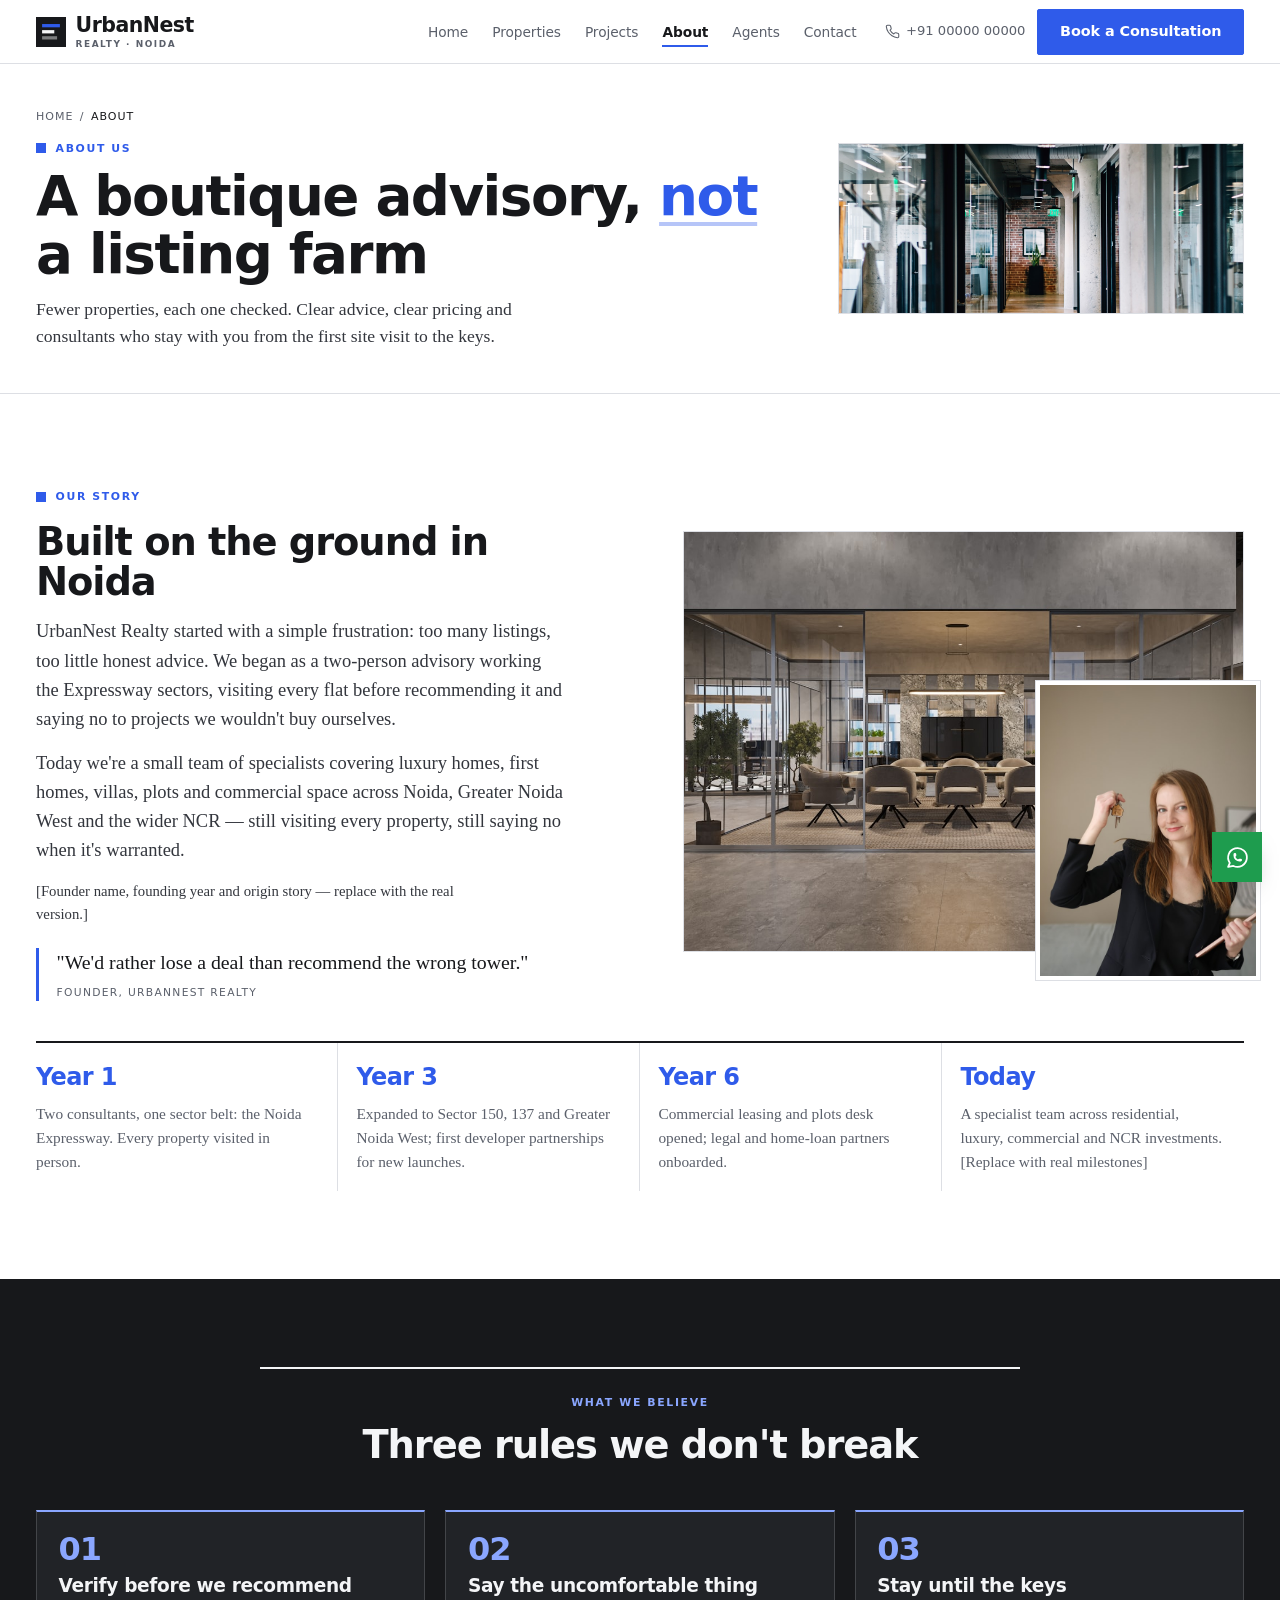
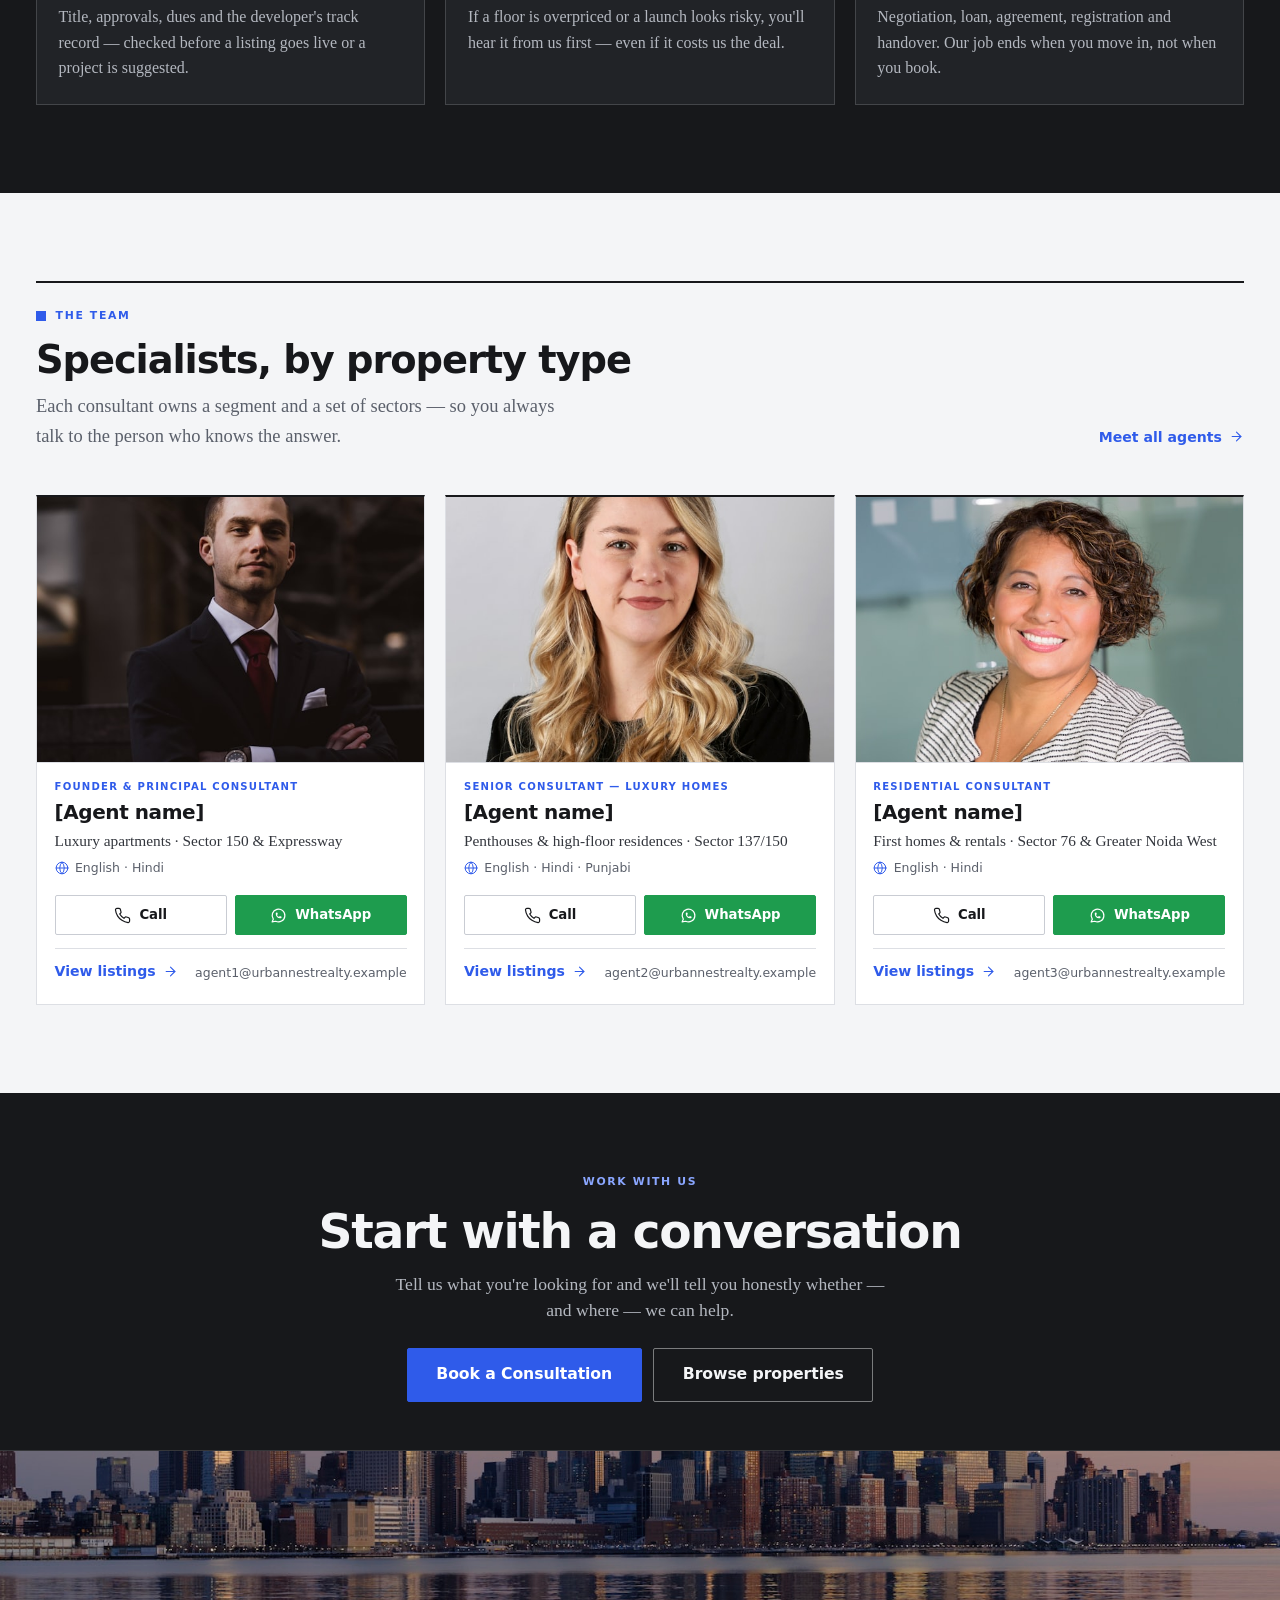
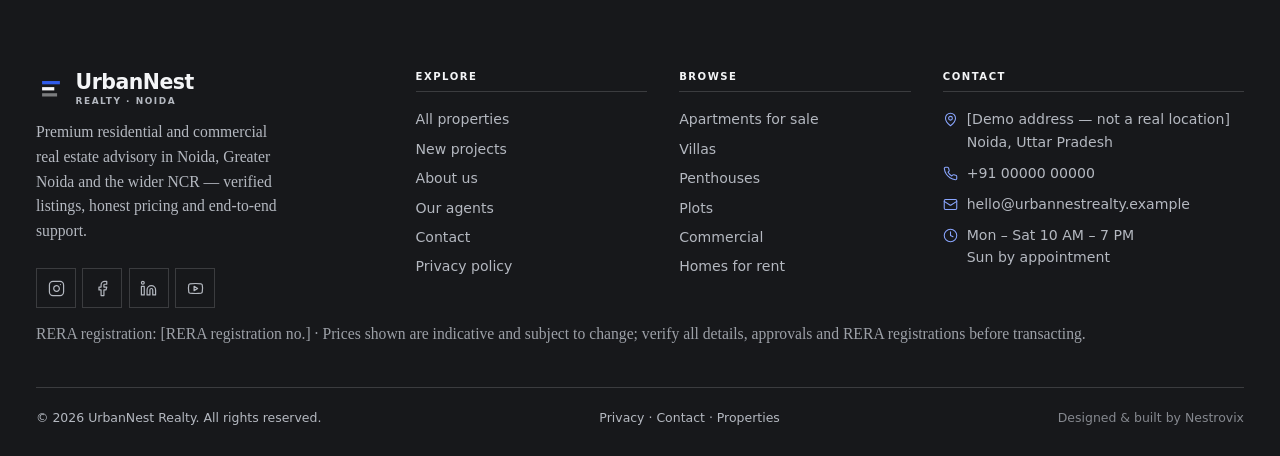
==== commit e108c070: "type: new font pairing, scale retuned to the new metrics" ====
--- a/about.html
+++ b/about.html
@@ -12,8 +12,8 @@
 <meta name="twitter:card" content="summary_large_image">
 <meta name="theme-color" content="#17181B">
 <link rel="icon" href="assets/favicon.svg" type="image/svg+xml">
-<link rel="preload" href="assets/fonts/bricolage-grotesque-latin-800-normal.woff2" as="font" type="font/woff2" crossorigin>
-<link rel="preload" href="assets/fonts/source-serif-4-latin-400-normal.woff2" as="font" type="font/woff2" crossorigin>
+<link rel="preload" href="assets/fonts/schibsted-grotesk-latin-700-normal.woff2" as="font" type="font/woff2" crossorigin>
+<link rel="preload" href="assets/fonts/newsreader-latin-400-normal.woff2" as="font" type="font/woff2" crossorigin>
 <link rel="stylesheet" href="css/style.css">
 <script>document.documentElement.classList.add("js")</script>
 
@@ -97,7 +97,7 @@
       <div class="split__body reveal"><span class="eyebrow">Our story</span><h2>Built on the ground in Noida</h2>
         <p>UrbanNest Realty started with a simple frustration: too many listings, too little honest advice. We began as a two-person advisory working the Expressway sectors, visiting every flat before recommending it and saying no to projects we wouldn't buy ourselves.</p>
         <p>Today we're a small team of specialists covering luxury homes, first homes, villas, plots and commercial space across Noida, Greater Noida West and the wider NCR — still visiting every property, still saying no when it's warranted.</p>
-        <p class="muted" style="font-size:.85rem">[Founder name, founding year and origin story — replace with the real version.]</p>
+        <p class="muted" style="font-size:.92rem">[Founder name, founding year and origin story — replace with the real version.]</p>
         <blockquote class="quote">"We'd rather lose a deal than recommend the wrong tower."<cite>Founder, UrbanNest Realty</cite></blockquote></div>
       <div class="split__media reveal d1"><div class="frame"><img src="assets/images/about-office.jpg" alt="A glass-walled meeting room with a long table and stacking chairs, seen from the office floor" loading="lazy" width="1000" height="750"></div><div class="frame frame--tall"><img src="assets/images/about-site-visit.jpg" alt="A consultant in a dark suit holding a set of keys and a clipboard during a site visit" loading="lazy" width="600" height="800"></div></div>
     </div>
--- a/css/style.css
+++ b/css/style.css
@@ -2,15 +2,16 @@
    URBANNEST REALTY — Premium Real Estate · Noida
    Design system & styles
    Identity: graphite ink × signal blue × paper · property INDEX, not brochure
-   Display: Bricolage Grotesque (400/600/800) · Body: Source Serif 4 (400/600)
+   Display: Schibsted Grotesk (400/600/700) · Body: Newsreader (400/500/600)
    ============================================================ */
 
 /* ---------- Fonts (self-hosted, no third-party requests) ---------- */
-@font-face{font-family:"Bricolage Grotesque";font-style:normal;font-weight:400;font-display:swap;src:url("../assets/fonts/bricolage-grotesque-latin-400-normal.woff2") format("woff2")}
-@font-face{font-family:"Bricolage Grotesque";font-style:normal;font-weight:600;font-display:swap;src:url("../assets/fonts/bricolage-grotesque-latin-600-normal.woff2") format("woff2")}
-@font-face{font-family:"Bricolage Grotesque";font-style:normal;font-weight:800;font-display:swap;src:url("../assets/fonts/bricolage-grotesque-latin-800-normal.woff2") format("woff2")}
-@font-face{font-family:"Source Serif 4";font-style:normal;font-weight:400;font-display:swap;src:url("../assets/fonts/source-serif-4-latin-400-normal.woff2") format("woff2")}
-@font-face{font-family:"Source Serif 4";font-style:normal;font-weight:600;font-display:swap;src:url("../assets/fonts/source-serif-4-latin-600-normal.woff2") format("woff2")}
+@font-face{font-family:"Schibsted Grotesk";font-style:normal;font-weight:400;font-display:swap;src:url("../assets/fonts/schibsted-grotesk-latin-400-normal.woff2") format("woff2")}
+@font-face{font-family:"Schibsted Grotesk";font-style:normal;font-weight:600;font-display:swap;src:url("../assets/fonts/schibsted-grotesk-latin-600-normal.woff2") format("woff2")}
+@font-face{font-family:"Schibsted Grotesk";font-style:normal;font-weight:700;font-display:swap;src:url("../assets/fonts/schibsted-grotesk-latin-700-normal.woff2") format("woff2")}
+@font-face{font-family:"Newsreader";font-style:normal;font-weight:400;font-display:swap;src:url("../assets/fonts/newsreader-latin-400-normal.woff2") format("woff2")}
+@font-face{font-family:"Newsreader";font-style:normal;font-weight:500;font-display:swap;src:url("../assets/fonts/newsreader-latin-500-normal.woff2") format("woff2")}
+@font-face{font-family:"Newsreader";font-style:normal;font-weight:600;font-display:swap;src:url("../assets/fonts/newsreader-latin-600-normal.woff2") format("woff2")}
 
 /* ---------- Tokens ---------- */
 :root{
@@ -38,13 +39,17 @@
   --charcoal:var(--ink);--charcoal-2:var(--ink-2);
 
   /* typography */
-  --font-head:"Bricolage Grotesque",ui-sans-serif,system-ui,-apple-system,"Segoe UI",Roboto,sans-serif;
-  --font-body:"Source Serif 4",Georgia,"Times New Roman",serif;
-  --text-hero:clamp(2.7rem,6.2vw,5.25rem);
-  --text-h2:clamp(1.85rem,3.2vw,2.6rem);
-  --text-h3:clamp(1.12rem,1.5vw,1.3rem);
-  --lead:clamp(1.02rem,1.25vw,1.18rem);
-  --label:.7rem;
+  --font-head:"Schibsted Grotesk",ui-sans-serif,system-ui,-apple-system,"Segoe UI",Roboto,sans-serif;
+  --font-body:"Newsreader",Georgia,"Times New Roman",serif;
+  /* Schibsted Grotesk sets a taller cap (0.70em vs 0.66em) than the grotesque it
+     replaces, so the display steps come down ~5% to hold the same optical size. */
+  --text-hero:clamp(2.55rem,5.85vw,4.95rem);
+  --text-h2:clamp(1.75rem,3vw,2.45rem);
+  --text-h3:clamp(1.1rem,1.45vw,1.26rem);
+  /* Newsreader runs a shorter x-height (0.43em vs 0.48em) and ~9% narrower, so the
+     reading sizes go up to keep both the optical size and the measure. */
+  --lead:clamp(1.1rem,1.32vw,1.28rem);
+  --label:.68rem;
 
   /* spacing (4pt) */
   --s-1:.25rem;--s-2:.5rem;--s-3:.75rem;--s-4:1rem;--s-5:1.5rem;--s-6:2rem;--s-7:3rem;--s-8:4rem;--s-9:6rem;--s-10:8rem;
@@ -63,7 +68,7 @@
 *,*::before,*::after{box-sizing:border-box;margin:0;padding:0}
 html{scroll-behavior:smooth;scroll-padding-top:calc(var(--header-h) + 16px);-webkit-text-size-adjust:100%}
 html,body{overflow-x:clip}
-body{font-family:var(--font-body);font-size:17px;line-height:1.6;color:var(--ink);background:var(--paper);-webkit-font-smoothing:antialiased;font-variant-numeric:oldstyle-nums proportional-nums}
+body{font-family:var(--font-body);font-size:18.5px;line-height:1.58;color:var(--ink);background:var(--paper);-webkit-font-smoothing:antialiased;font-variant-numeric:lining-nums proportional-nums}
 img,svg,video,iframe{display:block;max-width:100%}
 img{height:auto}
 a{color:inherit;text-decoration:none}
@@ -76,22 +81,35 @@
 .skip-link{position:fixed;top:-60px;left:1rem;z-index:1000;background:var(--blue);color:#fff;padding:.7rem 1rem;font-family:var(--font-head);font-weight:600;transition:top var(--dur-1) var(--ease)}
 .skip-link:focus{top:1rem}
 
-h1,h2,h3,h4{font-family:var(--font-head);font-weight:800;line-height:1.03;letter-spacing:-.035em;font-variant-numeric:lining-nums tabular-nums}
+h1,h2,h3,h4{font-family:var(--font-head);font-weight:700;line-height:1.06;letter-spacing:-.028em}
 h1{font-size:var(--text-hero)}
 h2{font-size:var(--text-h2)}
-h3{font-size:var(--text-h3);font-weight:600;letter-spacing:-.02em;line-height:1.15}
+h3{font-size:var(--text-h3);font-weight:600;letter-spacing:-.012em;line-height:1.2}
 h4{font-weight:600}
-h1 em,h2 em{font-style:normal;color:var(--blue);text-decoration:underline;text-decoration-thickness:.08em;text-underline-offset:.12em;text-decoration-color:rgba(47,91,234,.35)}
+h1 em,h2 em{font-style:normal;color:var(--blue);text-decoration:underline;text-decoration-thickness:.07em;text-underline-offset:.12em;text-decoration-color:rgba(47,91,234,.35)}
 .section--dark h1 em,.section--dark h2 em,.cta-band h2 em,.page-hero--dark h1 em{color:var(--blue-lt);text-decoration-color:rgba(138,166,255,.35)}
-p{max-width:66ch}
-.lead{font-size:var(--lead);line-height:1.55;color:var(--body-ink)}
-.eyebrow{display:inline-flex;align-items:center;gap:.6rem;font-family:var(--font-head);font-size:var(--label);letter-spacing:.18em;text-transform:uppercase;font-weight:600;color:var(--blue);font-variant-numeric:lining-nums tabular-nums}
+p{max-width:57ch}
+.lead{font-size:var(--lead);line-height:1.5;color:var(--body-ink)}
+.eyebrow{display:inline-flex;align-items:center;gap:.6rem;font-family:var(--font-head);font-size:var(--label);letter-spacing:.15em;text-transform:uppercase;font-weight:600;color:var(--blue)}
 .eyebrow::before{content:"";width:10px;height:10px;background:var(--blue);flex:none}
 .muted{color:var(--muted)}
 .section--dark .muted{color:var(--on-dark-muted)}
 .section--dark .eyebrow,.cta-band .eyebrow,.site-footer .eyebrow{color:var(--blue-lt)}
 .section--dark .eyebrow::before,.cta-band .eyebrow::before,.site-footer .eyebrow::before{background:var(--blue-lt)}
-.tnum{font-variant-numeric:lining-nums tabular-nums;font-feature-settings:"tnum" 1,"lnum" 1}
+.tnum{font-variant-numeric:lining-nums tabular-nums}
+
+/* FIGURES. Schibsted Grotesk's `tnum` does not only widen the digits — it also
+   swaps comma, period, colon and semicolon for full-figure-width variants. That
+   is right for a stack of bare numerals and wrong for anything that reads as a
+   sentence or a price (₹6.4 Cr would set as "6 . 4"). So tabular figures stay on
+   the digit-only stacks (row numbers, counters, counts, the masthead band) and
+   `proportional-nums` is set explicitly on every string that carries a
+   separator; those columns are held on their right edge by the fixed grid
+   tracks of .pindex and text-align:right, which is what the eye reads. */
+h1,h2,h3,h4,.eyebrow,.prow__area,.prow__price,.prow__loc,.prow__cfg,.prop-price,
+.prop-price-box small,.fact b,.hours,.project__facts b,.project__rera,
+.floor-plan__bar,.agent__langs,.review footer,.footer-contact,.crumbs,
+.pindex__foot,.pnum{font-variant-numeric:lining-nums proportional-nums}
 
 .container{width:min(100% - 2*var(--gutter),var(--container));margin-inline:auto}
 .container--wide{width:min(100% - 2*var(--gutter),1560px);margin-inline:auto}
@@ -111,7 +129,7 @@
 .section-head.split > div{max-width:640px}
 
 /* ---------- Buttons ---------- */
-.btn{display:inline-flex;align-items:center;justify-content:center;gap:.5rem;min-height:46px;padding:.7rem 1.35rem;font-family:var(--font-head);font-weight:600;font-size:.9rem;letter-spacing:-.01em;border-radius:var(--r-sm);border:1px solid transparent;transition:background var(--dur-1) var(--ease),color var(--dur-1) var(--ease),border-color var(--dur-1) var(--ease),box-shadow var(--dur-1) var(--ease);white-space:nowrap;line-height:1.2}
+.btn{display:inline-flex;align-items:center;justify-content:center;gap:.5rem;min-height:46px;padding:.7rem 1.35rem;font-family:var(--font-head);font-weight:600;font-size:.9rem;letter-spacing:-.006em;border-radius:var(--r-sm);border:1px solid transparent;transition:background var(--dur-1) var(--ease),color var(--dur-1) var(--ease),border-color var(--dur-1) var(--ease),box-shadow var(--dur-1) var(--ease);white-space:nowrap;line-height:1.2}
 .btn svg{width:17px;height:17px}
 .btn--primary{background:var(--blue);color:#fff;border-color:var(--blue)}
 .btn--primary:hover{background:#2449C6;border-color:#2449C6}
@@ -137,7 +155,7 @@
 
 /* ---------- Icons, tags, flags ---------- */
 .ic{width:1em;height:1em;stroke:currentColor;stroke-width:1.7;fill:none;stroke-linecap:round;stroke-linejoin:round;flex:none}
-.tag{display:inline-flex;align-items:center;gap:.3rem;font-family:var(--font-head);font-size:.66rem;letter-spacing:.12em;text-transform:uppercase;font-weight:600;padding:.3rem .5rem;border-radius:0;line-height:1;white-space:nowrap}
+.tag{display:inline-flex;align-items:center;gap:.3rem;font-family:var(--font-head);font-size:.63rem;letter-spacing:.1em;text-transform:uppercase;font-weight:600;padding:.3rem .5rem;border-radius:0;line-height:1;white-space:nowrap}
 .tag--key{background:var(--blue);color:#fff}
 .tag--light{background:var(--surface);color:var(--ink);box-shadow:inset 0 0 0 1px var(--line)}
 .tag--dark{background:var(--ink);color:var(--on-dark)}
@@ -149,13 +167,13 @@
 .site-header::before{display:none}
 .site-header.is-scrolled{box-shadow:0 1px 0 var(--line)}
 .site-header .container--wide{display:flex;align-items:center;justify-content:space-between;gap:1.5rem}
-.brand{display:flex;align-items:center;gap:.6rem;font-family:var(--font-head);font-weight:800;font-size:1.28rem;letter-spacing:-.04em;line-height:1}
+.brand{display:flex;align-items:center;gap:.6rem;font-family:var(--font-head);font-weight:700;font-size:1.28rem;letter-spacing:-.025em;line-height:1}
 .brand__mark{width:30px;height:30px;flex:none}
-.brand small{display:block;font-family:var(--font-head);font-size:.55rem;letter-spacing:.2em;text-transform:uppercase;font-weight:600;color:var(--muted);margin-top:.28rem}
+.brand small{display:block;font-family:var(--font-head);font-size:.56rem;letter-spacing:.17em;text-transform:uppercase;font-weight:600;color:var(--muted);margin-top:.28rem}
 .site-footer .brand small{color:var(--on-dark-muted)}
 .nav{display:flex;align-items:center;gap:1.75rem}
 .nav__links{display:flex;gap:1.5rem}
-.nav__links a{position:relative;font-family:var(--font-head);font-size:.86rem;font-weight:500;letter-spacing:-.01em;padding:.45rem 0;color:var(--muted)}
+.nav__links a{position:relative;font-family:var(--font-head);font-size:.86rem;font-weight:500;letter-spacing:-.006em;padding:.45rem 0;color:var(--muted)}
 .nav__links a::after{content:"";position:absolute;left:0;bottom:0;width:100%;height:2px;background:var(--blue);transform:scaleX(0);transform-origin:right;transition:transform var(--dur-2) var(--ease)}
 .nav__links a:hover{color:var(--ink)}
 .nav__links a:hover::after,.nav__links a[aria-current="page"]::after{transform:scaleX(1);transform-origin:left}
@@ -175,9 +193,9 @@
 /* mobile drawer */
 .mobile-nav{position:fixed;inset:0;z-index:90;background:var(--ink);color:var(--on-dark);padding:calc(var(--header-h) + 1.25rem) var(--gutter) 2rem;display:flex;flex-direction:column;gap:1.5rem;transform:translateX(100%);transition:transform var(--dur-2) var(--ease);overflow-y:auto;visibility:hidden}
 .mobile-nav.is-open{transform:none;visibility:visible}
-.mobile-nav__links a{display:flex;justify-content:space-between;align-items:baseline;font-family:var(--font-head);font-weight:800;letter-spacing:-.03em;font-size:1.75rem;padding:.5rem 0;border-bottom:1px solid var(--line-dark)}
+.mobile-nav__links a{display:flex;justify-content:space-between;align-items:baseline;font-family:var(--font-head);font-weight:700;letter-spacing:-.019em;font-size:1.75rem;padding:.5rem 0;border-bottom:1px solid var(--line-dark)}
 .mobile-nav__links a[aria-current="page"]{color:var(--blue-lt)}
-.mobile-nav__meta{display:grid;gap:.9rem;font-size:.95rem;color:var(--on-dark-muted)}
+.mobile-nav__meta{display:grid;gap:.9rem;font-size:1.02rem;color:var(--on-dark-muted)}
 .mobile-nav__meta a,.mobile-nav__meta > span{display:flex;align-items:center;gap:.65rem;color:var(--on-dark)}
 .mobile-nav__meta .ic{width:17px;height:17px;flex:none;color:var(--blue-lt)}
 body.nav-open{overflow:hidden}
@@ -189,16 +207,16 @@
 .hero__overlay{display:none}
 .hero__content{display:grid;grid-template-columns:minmax(0,1.25fr) minmax(0,.75fr);column-gap:clamp(1.5rem,4vw,3.25rem);row-gap:0;align-content:start;align-items:end;padding-block:clamp(2.25rem,5vw,3.25rem) 0}
 .hero__content > .hero__media{grid-column:2;grid-row:1/span 4;align-self:end}
-.hero__content h1{margin-top:.75rem;max-width:15ch;grid-column:1}
+.hero__content h1{margin-top:.75rem;max-width:17ch;grid-column:1}
 .hero__content .eyebrow,.hero__content .lead,.hero__actions{grid-column:1}
-.hero__content .lead{margin-top:1rem;max-width:52ch}
+.hero__content .lead{margin-top:1rem;max-width:45ch}
 .hero__actions{display:flex;flex-wrap:wrap;gap:.7rem;margin-top:1.4rem}
 /* index band — three aligned columns with hairlines and tabular figures */
 .hero__meta{grid-column:1/-1;display:grid;grid-template-columns:repeat(3,minmax(0,1fr));gap:0;margin-top:clamp(2rem,4vw,3rem);border-top:2px solid var(--ink);font-family:var(--font-head);font-size:.8rem;color:var(--muted);font-variant-numeric:lining-nums tabular-nums}
 .hero__meta > div{padding:.9rem 1.25rem .9rem 0;border-right:1px solid var(--line)}
 .hero__meta > div:last-child{border-right:0}
 .hero__meta > div + div{padding-left:1.25rem}
-.hero__meta b{display:block;color:var(--ink);font-weight:800;letter-spacing:-.02em;font-size:clamp(.98rem,1.5vw,1.18rem);margin-bottom:.2rem}
+.hero__meta b{display:block;color:var(--ink);font-weight:700;letter-spacing:-.012em;font-size:clamp(.96rem,1.45vw,1.14rem);margin-bottom:.2rem}
 
 /* ---------- Query bar (was the floating search card) ---------- */
 .search-section{background:var(--paper);border-bottom:1px solid var(--line);position:relative;z-index:5}
@@ -209,8 +227,8 @@
 .search-panel__grid > .sfield{background:var(--surface)}
 .search-panel__grid .btn{border-radius:0}
 .sfield{display:grid;gap:.15rem;min-width:0;padding:.5rem .75rem .55rem}
-.sfield label{font-family:var(--font-head);font-size:.63rem;letter-spacing:.14em;text-transform:uppercase;font-weight:600;color:var(--muted)}
-.sfield select,.sfield input{width:100%;min-height:30px;padding:.15rem 1.5rem .15rem 0;font-family:var(--font-head);font-size:16px;font-weight:600;letter-spacing:-.01em;color:var(--ink);background:transparent;border:0;border-radius:0;text-overflow:ellipsis}
+.sfield label{font-family:var(--font-head);font-size:.6rem;letter-spacing:.12em;text-transform:uppercase;font-weight:600;color:var(--muted)}
+.sfield select,.sfield input{width:100%;min-height:30px;padding:.15rem 1.5rem .15rem 0;font-family:var(--font-head);font-size:16px;font-weight:600;letter-spacing:-.006em;color:var(--ink);background:transparent;border:0;border-radius:0;text-overflow:ellipsis}
 .sfield input{padding-right:0}
 .sfield select{appearance:none;-webkit-appearance:none;background-image:url("data:image/svg+xml,%3Csvg xmlns='http://www.w3.org/2000/svg' width='11' height='7' viewBox='0 0 12 8'%3E%3Cpath d='M1 1l5 5 5-5' stroke='%232F5BEA' stroke-width='2' fill='none' stroke-linecap='round'/%3E%3C/svg%3E");background-repeat:no-repeat;background-position:right .1rem center}
 .sfield select:focus,.sfield input:focus{outline:none}
@@ -233,10 +251,10 @@
 .page-hero--compact .page-hero__content{padding-block:clamp(1.5rem,3vw,2.5rem)}
 .page-hero__content > *{grid-column:1}
 .page-hero__content > .hero__media{grid-column:2;grid-row:1/span 5}
-.page-hero__content h1{font-size:clamp(2.15rem,4.6vw,3.6rem);margin-top:.6rem;max-width:18ch}
+.page-hero__content h1{font-size:clamp(2.05rem,4.35vw,3.42rem);margin-top:.6rem;max-width:20ch}
 .page-hero__content p{margin-top:.85rem;color:var(--body-ink)}
 .page-hero__content .eyebrow{margin-top:.9rem}
-.crumbs{display:flex;flex-wrap:wrap;gap:.4rem;font-family:var(--font-head);font-size:.72rem;letter-spacing:.1em;text-transform:uppercase;color:var(--muted)}
+.crumbs{display:flex;flex-wrap:wrap;gap:.4rem;font-family:var(--font-head);font-size:.69rem;letter-spacing:.09em;text-transform:uppercase;color:var(--muted)}
 .crumbs a:hover{color:var(--blue)}
 .crumbs--light{color:var(--muted)}
 .crumbs--light a:hover{color:var(--blue)}
@@ -255,7 +273,7 @@
 .pindex{--pcols:2.9rem minmax(0,1fr) 10.5rem 8rem 7rem 8.5rem 96px;
   background:var(--surface);border:1px solid var(--line);border-top:2px solid var(--ink)}
 .section--dark .pindex{background:var(--ink-2);border-color:var(--line-dark);border-top-color:var(--on-dark)}
-.pindex__head{display:grid;grid-template-columns:var(--pcols);gap:0 1.15rem;align-items:center;padding:.6rem .9rem;font-family:var(--font-head);font-size:.64rem;font-weight:600;letter-spacing:.16em;text-transform:uppercase;color:var(--muted);border-bottom:1px solid var(--line-2)}
+.pindex__head{display:grid;grid-template-columns:var(--pcols);gap:0 1.15rem;align-items:center;padding:.6rem .9rem;font-family:var(--font-head);font-size:.61rem;font-weight:600;letter-spacing:.14em;text-transform:uppercase;color:var(--muted);border-bottom:1px solid var(--line-2)}
 .pindex__head span:nth-child(5),.pindex__head span:nth-child(6){text-align:right}
 .pindex__rows{counter-reset:prow}
 .pindex__rows:empty{display:none}
@@ -268,19 +286,19 @@
 .prow__n{font-family:var(--font-head);font-weight:600;font-size:.78rem;color:var(--muted);font-variant-numeric:lining-nums tabular-nums}
 .prow__n::before{counter-increment:prow;content:counter(prow,decimal-leading-zero)}
 .prow__name{min-width:0}
-.prow__name h3{font-family:var(--font-head);font-weight:600;font-size:1.02rem;letter-spacing:-.02em;line-height:1.2}
+.prow__name h3{font-family:var(--font-head);font-weight:600;font-size:1rem;letter-spacing:-.008em;line-height:1.25}
 .prow__name h3 a{color:var(--ink)}
 .prow:hover .prow__name h3 a{color:var(--blue)}
 .prow__name h3 a::after{content:"";position:absolute;inset:0;z-index:1}
-.prow__flags{display:flex;flex-wrap:wrap;gap:.4rem .55rem;margin-top:.22rem;font-family:var(--font-head);font-size:.65rem;font-weight:600;letter-spacing:.1em;text-transform:uppercase;color:var(--muted)}
+.prow__flags{display:flex;flex-wrap:wrap;gap:.4rem .55rem;margin-top:.22rem;font-family:var(--font-head);font-size:.62rem;font-weight:600;letter-spacing:.09em;text-transform:uppercase;color:var(--muted)}
 .prow__flags span + span::before{content:"·";margin-right:.55rem;color:var(--line-2)}
 .prow__flags .is-key{color:var(--blue)}
 .prow__flags .is-key::before{content:"◆ ";letter-spacing:0}
-.prow__loc,.prow__cfg{font-family:var(--font-head);font-size:.85rem;font-weight:500;color:var(--body-ink);letter-spacing:-.01em;line-height:1.3;min-width:0;overflow-wrap:break-word}
-.prow__area{font-family:var(--font-head);font-weight:600;font-size:1rem;text-align:right;color:var(--body-ink);font-variant-numeric:lining-nums tabular-nums;letter-spacing:-.02em}
-.prow__area u{display:block;text-decoration:none;font-size:.62rem;font-weight:600;letter-spacing:.12em;text-transform:uppercase;color:var(--muted)}
-.prow__price{font-family:var(--font-head);font-weight:800;font-size:1.22rem;text-align:right;color:var(--ink);font-variant-numeric:lining-nums tabular-nums;letter-spacing:-.035em;white-space:nowrap}
-.prow__price u{display:block;text-decoration:none;font-size:.62rem;font-weight:600;letter-spacing:.12em;text-transform:uppercase;color:var(--muted)}
+.prow__loc,.prow__cfg{font-family:var(--font-head);font-size:.84rem;font-weight:400;color:var(--body-ink);letter-spacing:0;line-height:1.35;min-width:0;overflow-wrap:break-word}
+.prow__area{font-family:var(--font-head);font-weight:600;font-size:.98rem;text-align:right;color:var(--body-ink);letter-spacing:-.008em}
+.prow__area u{display:block;text-decoration:none;font-size:.6rem;font-weight:600;letter-spacing:.1em;text-transform:uppercase;color:var(--muted)}
+.prow__price{font-family:var(--font-head);font-weight:700;font-size:1.18rem;text-align:right;color:var(--ink);letter-spacing:-.014em;white-space:nowrap}
+.prow__price u{display:block;text-decoration:none;font-size:.6rem;font-weight:600;letter-spacing:.1em;text-transform:uppercase;color:var(--muted)}
 .prow__thumb{width:96px;aspect-ratio:4/3;overflow:hidden;border:1px solid var(--line);background:var(--paper-2);opacity:0;transform:translateX(-8px);transition:opacity var(--dur-2) var(--ease),transform var(--dur-2) var(--ease)}
 .prow__thumb img{width:100%;height:100%;object-fit:cover}
 .prow:hover .prow__thumb,.prow:focus-within .prow__thumb{opacity:1;transform:none}
@@ -289,13 +307,13 @@
 .section--dark .prow__loc,.section--dark .prow__cfg,.section--dark .prow__area{color:var(--on-dark-muted)}
 .section--dark .prow__price{color:var(--on-dark)}
 .section--dark .prow:hover{background:rgba(138,166,255,.1)}
-.pindex__foot{display:flex;justify-content:space-between;align-items:center;gap:1rem;flex-wrap:wrap;padding:.7rem .9rem;font-family:var(--font-head);font-size:.72rem;letter-spacing:.1em;text-transform:uppercase;color:var(--muted);border-top:1px solid var(--line-2)}
+.pindex__foot{display:flex;justify-content:space-between;align-items:center;gap:1rem;flex-wrap:wrap;padding:.7rem .9rem;font-family:var(--font-head);font-size:.69rem;letter-spacing:.09em;text-transform:uppercase;color:var(--muted);border-top:1px solid var(--line-2)}
 
 /* ---------- Listing page: sticky filter rail + results ---------- */
 .listing{display:grid;grid-template-columns:264px minmax(0,1fr);gap:0;align-items:start;padding-block:2rem 4.5rem}
 .filters{position:sticky;top:var(--header-h);max-height:calc(100vh - var(--header-h) - 1rem);overflow:auto;background:transparent;border:0;border-right:1px solid var(--line);padding-right:1.75rem;margin-right:1.75rem;display:flex;flex-direction:column}
 .filters__head{display:flex;align-items:baseline;justify-content:space-between;gap:.5rem;padding:.15rem 0 .7rem;border-bottom:2px solid var(--ink)}
-.filters__head h2{font-family:var(--font-head);font-size:.72rem;font-weight:600;letter-spacing:.18em;text-transform:uppercase}
+.filters__head h2{font-family:var(--font-head);font-size:.69rem;font-weight:600;letter-spacing:.15em;text-transform:uppercase}
 .filters__close{display:none;width:40px;height:40px;place-items:center;border:1px solid var(--line-2)}
 .filters__close .ic{width:17px;height:17px}
 .filters__body{padding:1rem 0 1.25rem;display:grid;gap:.9rem}
@@ -305,20 +323,20 @@
 .filters__body .sfield select,.filters__body .sfield input{min-height:34px;font-size:16px;padding-right:1.4rem}
 .filters__row{display:grid;grid-template-columns:1fr 1fr;gap:.9rem}
 .filters__seg{display:grid;gap:.35rem;margin-bottom:.35rem}
-.filters__seg > span{font-family:var(--font-head);font-size:.62rem;letter-spacing:.14em;text-transform:uppercase;font-weight:600;color:var(--muted)}
+.filters__seg > span{font-family:var(--font-head);font-size:.6rem;letter-spacing:.12em;text-transform:uppercase;font-weight:600;color:var(--muted)}
 .filters__seg .seg{width:100%}
 .filters__seg .seg button{flex:1}
 .filters__foot{display:none;padding:.85rem 1.15rem calc(.85rem + env(safe-area-inset-bottom));border-top:1px solid var(--line);background:var(--surface);position:sticky;bottom:0}
 .filters__backdrop{display:none;position:fixed;inset:0;background:rgba(23,24,27,.5);z-index:110;opacity:0;transition:opacity var(--dur-2)}
 .filters__backdrop.is-open{opacity:1}
-.link-reset{font-family:var(--font-head);font-size:.76rem;font-weight:600;color:var(--blue);letter-spacing:.06em;text-transform:uppercase;min-height:36px}
+.link-reset{font-family:var(--font-head);font-size:.73rem;font-weight:600;color:var(--blue);letter-spacing:.05em;text-transform:uppercase;min-height:36px}
 .link-reset:hover{text-decoration:underline;text-underline-offset:3px}
 .results__head{display:flex;align-items:baseline;justify-content:space-between;gap:.75rem 1.25rem;flex-wrap:wrap;padding-bottom:.9rem;margin-bottom:1.1rem;border-bottom:1px solid var(--line)}
-.results__title{font-family:var(--font-head);font-size:clamp(1.15rem,2vw,1.5rem);font-weight:800;letter-spacing:-.03em}
-.listing-bar__count{font-family:var(--font-head);font-size:.78rem;letter-spacing:.12em;text-transform:uppercase;color:var(--muted);font-variant-numeric:lining-nums tabular-nums}
-.listing-bar__count b{color:var(--ink);font-weight:800}
-.listing-bar__sort{display:flex;align-items:center;gap:.5rem;font-family:var(--font-head);font-size:.72rem;letter-spacing:.12em;text-transform:uppercase;color:var(--muted);margin-left:auto}
-.listing-bar__sort select{min-height:38px;padding:.3rem 1.6rem .3rem .55rem;font-family:var(--font-head);font-weight:600;font-size:16px;letter-spacing:-.01em;color:var(--ink);border:1px solid var(--line-2);border-radius:0;background:var(--surface) url("data:image/svg+xml,%3Csvg xmlns='http://www.w3.org/2000/svg' width='11' height='7' viewBox='0 0 12 8'%3E%3Cpath d='M1 1l5 5 5-5' stroke='%232F5BEA' stroke-width='2' fill='none' stroke-linecap='round'/%3E%3C/svg%3E") no-repeat right .6rem center;appearance:none;-webkit-appearance:none;text-transform:none}
+.results__title{font-family:var(--font-head);font-size:clamp(1.12rem,1.9vw,1.44rem);font-weight:700;letter-spacing:-.019em}
+.listing-bar__count{font-family:var(--font-head);font-size:.75rem;letter-spacing:.1em;text-transform:uppercase;color:var(--muted);font-variant-numeric:lining-nums tabular-nums}
+.listing-bar__count b{color:var(--ink);font-weight:700}
+.listing-bar__sort{display:flex;align-items:center;gap:.5rem;font-family:var(--font-head);font-size:.69rem;letter-spacing:.1em;text-transform:uppercase;color:var(--muted);margin-left:auto}
+.listing-bar__sort select{min-height:38px;padding:.3rem 1.6rem .3rem .55rem;font-family:var(--font-head);font-weight:600;font-size:16px;letter-spacing:-.006em;color:var(--ink);border:1px solid var(--line-2);border-radius:0;background:var(--surface) url("data:image/svg+xml,%3Csvg xmlns='http://www.w3.org/2000/svg' width='11' height='7' viewBox='0 0 12 8'%3E%3Cpath d='M1 1l5 5 5-5' stroke='%232F5BEA' stroke-width='2' fill='none' stroke-linecap='round'/%3E%3C/svg%3E") no-repeat right .6rem center;appearance:none;-webkit-appearance:none;text-transform:none}
 .filters-toggle{display:none;align-items:center;gap:.45rem;min-height:40px;padding:.45rem .8rem;border:1px solid var(--line-2);border-radius:0;font-family:var(--font-head);font-weight:600;font-size:.82rem;background:var(--surface)}
 .filters-toggle .ic{width:16px;height:16px}
 .filters-toggle .badge{display:none;min-width:19px;height:19px;padding:0 .3rem;border-radius:0;background:var(--blue);color:#fff;font-size:.68rem;font-weight:700;place-items:center;line-height:1;font-variant-numeric:lining-nums tabular-nums}
@@ -332,7 +350,7 @@
 .chip[aria-pressed="true"]{background:var(--ink);border-color:var(--ink);color:var(--on-dark)}
 .chips{display:flex;gap:.4rem;flex-wrap:wrap}
 .empty{text-align:center;padding:3.5rem 1.25rem;color:var(--muted);border:1px dashed var(--line-2);background:var(--surface)}
-.empty h3{color:var(--ink);font-family:var(--font-head);font-size:1.4rem;font-weight:800;letter-spacing:-.03em;margin-bottom:.5rem}
+.empty h3{color:var(--ink);font-family:var(--font-head);font-size:1.4rem;font-weight:700;letter-spacing:-.019em;margin-bottom:.5rem}
 .empty p{margin-inline:auto}
 .empty[hidden]{display:none}
 
@@ -345,9 +363,9 @@
 .project__media img{width:100%;height:100%;object-fit:cover;transition:transform var(--dur-3) var(--ease)}
 .project:hover .project__media img{transform:scale(1.02)}
 .project__media .tag{position:absolute;top:0;left:0}
-.project__rera{position:absolute;right:0;bottom:0;font-family:var(--font-head);font-size:.64rem;letter-spacing:.08em;background:var(--ink);color:var(--on-dark);padding:.3rem .5rem;font-variant-numeric:lining-nums tabular-nums}
+.project__rera{position:absolute;right:0;bottom:0;font-family:var(--font-head);font-size:.64rem;letter-spacing:.08em;background:var(--ink);color:var(--on-dark);padding:.3rem .5rem}
 .project__body{padding:1.05rem 1.1rem 1.2rem;display:flex;flex-direction:column;gap:.35rem;flex:1}
-.project__body h3{font-size:1.3rem;font-weight:800;letter-spacing:-.035em}
+.project__body h3{font-size:1.3rem;font-weight:700;letter-spacing:-.022em}
 .project__dev,.project__loc{font-family:var(--font-head);font-size:.8rem;color:var(--muted)}
 .project__loc{display:flex;align-items:center;gap:.35rem}
 .project__loc .ic{width:14px;height:14px;color:var(--blue)}
@@ -355,9 +373,9 @@
 .project__facts > div{padding:.7rem .7rem .7rem 0;border-right:1px solid var(--line)}
 .project__facts > div:last-child{border-right:0}
 .project__facts > div + div{padding-left:.7rem}
-.project__facts span{display:block;font-family:var(--font-head);font-size:.6rem;letter-spacing:.12em;text-transform:uppercase;color:var(--muted);font-weight:600}
-.project__facts b{display:block;font-family:var(--font-head);font-weight:800;font-size:.95rem;letter-spacing:-.03em;margin-top:.2rem;font-variant-numeric:lining-nums tabular-nums}
-.project__hl{display:grid;gap:.3rem;font-size:.9rem;color:var(--body-ink);margin-top:.7rem}
+.project__facts span{display:block;font-family:var(--font-head);font-size:.58rem;letter-spacing:.1em;text-transform:uppercase;color:var(--muted);font-weight:600}
+.project__facts b{display:block;font-family:var(--font-head);font-weight:700;font-size:.95rem;letter-spacing:-.019em;margin-top:.2rem}
+.project__hl{display:grid;gap:.3rem;font-size:.96rem;color:var(--body-ink);margin-top:.7rem}
 .project__hl li{display:flex;gap:.5rem;align-items:flex-start}
 .project__hl .ic{width:14px;height:14px;color:var(--blue);margin-top:.35rem}
 .project__actions{display:flex;gap:.5rem;flex-wrap:wrap;margin-top:auto;padding-top:1rem}
@@ -371,7 +389,7 @@
 .cat:hover{background:var(--blue-tint)}
 .cat:hover img{filter:saturate(1)}
 .cat__body{padding:.85rem .9rem 0;display:flex;flex-direction:column;gap:.2rem}
-.cat__body h3{font-size:1.05rem;font-weight:800;letter-spacing:-.03em}
+.cat__body h3{font-size:1.05rem;font-weight:700;letter-spacing:-.019em}
 .cat:hover .cat__body h3{color:var(--blue)}
 .cat__body span{display:flex;align-items:center;justify-content:space-between;gap:.4rem;font-family:var(--font-head);font-size:.72rem;font-weight:600;letter-spacing:.06em;color:var(--muted);font-variant-numeric:lining-nums tabular-nums}
 .cat__body .ic{width:14px;height:14px;color:var(--blue);transition:transform var(--dur-1)}
@@ -382,15 +400,15 @@
 .why{padding:1.35rem 0 0;background:transparent;border:0;border-top:2px solid var(--ink);position:relative}
 .why::before{display:none}
 .why__icon{width:38px;height:38px;display:grid;place-items:center;border:1px solid var(--line-2);border-radius:0;color:var(--blue);font-size:1.1rem;margin-bottom:.9rem;background:var(--surface)}
-.why h3{font-size:1.15rem;font-weight:800;letter-spacing:-.03em}
-.why p{margin-top:.45rem;font-size:.94rem;color:var(--muted);max-width:none}
+.why h3{font-size:1.15rem;font-weight:700;letter-spacing:-.019em}
+.why p{margin-top:.45rem;font-size:1rem;color:var(--muted);max-width:none}
 .values-grid{display:grid;grid-template-columns:repeat(3,minmax(0,1fr));gap:1.25rem}
 .value{padding:1.35rem 1.35rem 1.5rem;background:var(--surface);border:1px solid var(--line);border-top:2px solid var(--ink)}
 .section--dark .value{background:var(--ink-2);border-color:var(--line-dark);border-top-color:var(--blue-lt);color:var(--on-dark)}
-.value .num,.step .num{font-family:var(--font-head);font-weight:800;font-size:2rem;color:var(--blue);line-height:1;letter-spacing:-.05em;font-variant-numeric:lining-nums tabular-nums}
+.value .num,.step .num{font-family:var(--font-head);font-weight:700;font-size:2rem;color:var(--blue);line-height:1;letter-spacing:-.031em;font-variant-numeric:lining-nums tabular-nums}
 .section--dark .value .num{color:var(--blue-lt)}
-.value h3{margin-top:.6rem;font-weight:800;letter-spacing:-.03em}
-.value p{margin-top:.45rem;font-size:.93rem;color:var(--muted);max-width:none}
+.value h3{margin-top:.6rem;font-weight:700;letter-spacing:-.019em}
+.value p{margin-top:.45rem;font-size:1rem;color:var(--muted);max-width:none}
 .section--dark .value p{color:var(--on-dark-muted)}
 .timeline{display:grid;grid-template-columns:repeat(4,minmax(0,1fr));gap:0;margin-top:2.5rem;border-top:2px solid var(--ink)}
 .section--dark .timeline{border-top-color:var(--on-dark)}
@@ -398,13 +416,13 @@
 .timeline div:last-child{border-right:0}
 .timeline div + div{padding-left:1.15rem}
 .section--dark .timeline div{border-right-color:var(--line-dark)}
-.timeline b{font-family:var(--font-head);font-weight:800;font-size:1.5rem;letter-spacing:-.04em;color:var(--blue);font-variant-numeric:lining-nums tabular-nums}
+.timeline b{font-family:var(--font-head);font-weight:700;font-size:1.5rem;letter-spacing:-.025em;color:var(--blue);font-variant-numeric:lining-nums tabular-nums}
 .section--dark .timeline b{color:var(--blue-lt)}
-.timeline p{font-size:.9rem;color:var(--muted);margin-top:.3rem;max-width:none}
+.timeline p{font-size:.96rem;color:var(--muted);margin-top:.3rem;max-width:none}
 .steps{display:grid;grid-template-columns:repeat(3,minmax(0,1fr));gap:1.25rem}
 .step{padding:1.35rem;border:1px solid var(--line);border-top:2px solid var(--ink);background:var(--surface)}
-.step h3{margin-top:.55rem;font-size:1.18rem;font-weight:800;letter-spacing:-.03em}
-.step p{margin-top:.45rem;font-size:.93rem;color:var(--muted);max-width:none}
+.step h3{margin-top:.55rem;font-size:1.18rem;font-weight:700;letter-spacing:-.019em}
+.step p{margin-top:.45rem;font-size:1rem;color:var(--muted);max-width:none}
 
 /* ---------- Agents ---------- */
 .agent-grid{display:grid;grid-template-columns:repeat(3,minmax(0,1fr));gap:1.25rem}
@@ -412,9 +430,9 @@
 .agent:hover{border-top-color:var(--blue)}
 .agent .frame{aspect-ratio:16/11;border:0;border-bottom:1px solid var(--line)}
 .agent__body{padding:1rem 1.1rem 1.2rem;display:grid;gap:.3rem;flex:1}
-.agent__body h3{font-size:1.25rem;font-weight:800;letter-spacing:-.035em}
-.agent__role{font-family:var(--font-head);font-size:.66rem;letter-spacing:.14em;text-transform:uppercase;font-weight:600;color:var(--blue)}
-.agent__spec{font-size:.9rem;color:var(--body-ink)}
+.agent__body h3{font-size:1.25rem;font-weight:700;letter-spacing:-.022em}
+.agent__role{font-family:var(--font-head);font-size:.63rem;letter-spacing:.12em;text-transform:uppercase;font-weight:600;color:var(--blue)}
+.agent__spec{font-size:.96rem;color:var(--body-ink)}
 .agent__langs{font-family:var(--font-head);font-size:.78rem;color:var(--muted);display:flex;gap:.4rem;align-items:center}
 .agent__langs .ic{width:14px;height:14px;color:var(--blue)}
 .agent__actions{display:flex;gap:.5rem;margin-top:.8rem;flex-wrap:wrap}
@@ -427,26 +445,26 @@
 .stat{padding:1.25rem 1.25rem 0 0;border-right:1px solid var(--line-dark);border-left:0}
 .stat:last-child{border-right:0}
 .stat + .stat{padding-left:1.25rem}
-.stat b{display:block;font-family:var(--font-head);font-weight:800;font-size:clamp(2.4rem,5vw,4rem);line-height:.95;letter-spacing:-.05em;color:var(--on-dark);font-variant-numeric:lining-nums tabular-nums}
-.stat span{display:block;margin-top:.5rem;color:var(--on-dark-muted);font-family:var(--font-head);font-size:.82rem;letter-spacing:-.01em}
-.stats-note{margin-top:1.75rem;font-size:.78rem;color:var(--on-dark-muted);opacity:.85}
+.stat b{display:block;font-family:var(--font-head);font-weight:700;font-size:clamp(2.3rem,4.75vw,3.8rem);line-height:.98;letter-spacing:-.031em;color:var(--on-dark);font-variant-numeric:lining-nums tabular-nums}
+.stat span{display:block;margin-top:.5rem;color:var(--on-dark-muted);font-family:var(--font-head);font-size:.82rem;letter-spacing:-.006em}
+.stats-note{margin-top:1.75rem;font-size:.84rem;color:var(--on-dark-muted);opacity:.85}
 
 /* ---------- Testimonials ---------- */
 .reviews-grid{display:grid;grid-template-columns:repeat(3,minmax(0,1fr));gap:1.25rem}
 .review{background:var(--surface);border:1px solid var(--line);border-top:2px solid var(--ink);padding:1.35rem;display:flex;flex-direction:column;gap:.7rem;position:relative}
-.review__mark{font-family:var(--font-head);font-weight:800;font-size:2.4rem;line-height:.7;color:var(--blue);height:1rem}
+.review__mark{font-family:var(--font-head);font-weight:700;font-size:2.4rem;line-height:.7;color:var(--blue);height:1rem}
 .review__stars{color:var(--blue);letter-spacing:.15em;font-size:.85rem}
-.review p{font-family:var(--font-body);font-size:1.02rem;line-height:1.55;font-style:normal;max-width:none;color:var(--body-ink)}
+.review p{font-family:var(--font-body);font-size:1.1rem;line-height:1.52;font-style:normal;max-width:none;color:var(--body-ink)}
 .review footer{margin-top:auto;padding-top:.8rem;border-top:1px solid var(--line);font-family:var(--font-head);font-size:.78rem;color:var(--muted);display:flex;gap:.7rem;align-items:center}
-.review footer b{display:block;color:var(--ink);font-weight:700;letter-spacing:-.01em}
+.review footer b{display:block;color:var(--ink);font-weight:700;letter-spacing:-.006em}
 .review__avatar{width:34px;height:34px;border-radius:0;background:var(--ink);color:var(--on-dark);display:grid;place-items:center;font-family:var(--font-head);font-weight:700;font-size:.78rem;flex:none}
-.sample-note{font-size:.8rem;color:var(--muted);margin-top:1.1rem}
+.sample-note{font-size:.86rem;color:var(--muted);margin-top:1.1rem}
 
 /* ---------- Consultation CTA band ---------- */
 .cta-band{position:relative;display:flex;flex-direction:column-reverse;color:var(--on-dark);background:var(--ink);padding-block:clamp(3rem,6vw,4.5rem) 0;overflow:hidden}
 .cta-band img{position:relative;width:100%;height:clamp(90px,14vw,150px);object-fit:cover;opacity:.85;margin-top:clamp(2rem,4vw,3rem);border-top:1px solid var(--line-dark)}
 .cta-band::before{display:none}
-.cta-band h2{font-size:clamp(2rem,4vw,3.1rem);margin-top:.75rem}
+.cta-band h2{font-size:clamp(1.9rem,3.8vw,2.95rem);margin-top:.75rem}
 .cta-band p{margin-top:.9rem;color:var(--on-dark-muted)}
 .cta-band .hero__actions{margin-top:1.5rem}
 .cta-band--center{text-align:center}
@@ -457,9 +475,9 @@
 .callback-card{background:var(--surface);color:var(--ink);border:1px solid var(--line);border-top:2px solid var(--blue);padding:clamp(1.25rem,2.5vw,1.75rem)}
 .cta-band .callback-card p,.cta-band .callback-card .field__hint{color:var(--muted);margin-top:0}
 .cta-band .callback-card .field__error{color:var(--error)}
-.callback-card h3{font-size:1.35rem;font-weight:800;letter-spacing:-.035em}
-.callback-card > p{font-size:.92rem;color:var(--muted);margin:.35rem 0 1.1rem}
-.cta-points{display:grid;gap:.55rem;margin-top:1.25rem;color:var(--on-dark-muted);font-size:.95rem}
+.callback-card h3{font-size:1.35rem;font-weight:700;letter-spacing:-.022em}
+.callback-card > p{font-size:.98rem;color:var(--muted);margin:.35rem 0 1.1rem}
+.cta-points{display:grid;gap:.55rem;margin-top:1.25rem;color:var(--on-dark-muted);font-size:1.02rem}
 .cta-points li{display:flex;gap:.6rem;align-items:flex-start}
 .cta-points .ic{color:var(--blue-lt);margin-top:.35rem}
 
@@ -471,10 +489,10 @@
 .location__info > .info-row + .info-row{padding-left:1.5rem}
 .info-row{display:grid;grid-template-columns:40px 1fr;gap:.9rem;align-items:start}
 .info-row .why__icon{margin:0;width:36px;height:36px}
-.info-row h3{font-size:1.05rem;font-weight:800;letter-spacing:-.03em}
-.info-row p,.info-row address{font-style:normal;font-size:.94rem;color:var(--muted);margin-top:.25rem;max-width:none}
+.info-row h3{font-size:1.05rem;font-weight:700;letter-spacing:-.019em}
+.info-row p,.info-row address{font-style:normal;font-size:1rem;color:var(--muted);margin-top:.25rem;max-width:none}
 .info-row a:hover{color:var(--blue)}
-.hours{display:grid;gap:.2rem;font-family:var(--font-head);font-size:.85rem;font-variant-numeric:lining-nums tabular-nums}
+.hours{display:grid;gap:.2rem;font-family:var(--font-head);font-size:.85rem}
 .hours div{display:flex;justify-content:space-between;gap:1rem;border-bottom:1px solid var(--line);padding:.3rem 0}
 .hours b{font-weight:700;text-align:right}
 .site-footer .hours div{border-color:var(--line-dark)}
@@ -483,43 +501,43 @@
 .form{display:grid;gap:1rem}
 .form__row{display:grid;grid-template-columns:1fr 1fr;gap:1rem}
 .field{display:grid;gap:.3rem}
-.field label{font-family:var(--font-head);font-size:.66rem;font-weight:600;letter-spacing:.14em;text-transform:uppercase;color:var(--muted)}
+.field label{font-family:var(--font-head);font-size:.63rem;font-weight:600;letter-spacing:.12em;text-transform:uppercase;color:var(--muted)}
 .field label .req{color:var(--blue)}
 .field input,.field select,.field textarea{width:100%;min-height:46px;padding:.6rem .75rem;font-family:var(--font-head);font-size:16px;font-weight:500;color:var(--ink);background:var(--surface);border:1px solid var(--line-2);border-radius:0;transition:border-color var(--dur-1),box-shadow var(--dur-1)}
 .field textarea{min-height:112px;resize:vertical;font-family:var(--font-body);font-weight:400}
 .field select{appearance:none;-webkit-appearance:none;background-image:url("data:image/svg+xml,%3Csvg xmlns='http://www.w3.org/2000/svg' width='11' height='7' viewBox='0 0 12 8'%3E%3Cpath d='M1 1l5 5 5-5' stroke='%232F5BEA' stroke-width='2' fill='none' stroke-linecap='round'/%3E%3C/svg%3E");background-repeat:no-repeat;background-position:right .8rem center;padding-right:2.2rem}
 .field input:focus,.field select:focus,.field textarea:focus{outline:none;border-color:var(--blue);box-shadow:0 0 0 3px rgba(47,91,234,.18)}
 .field.is-invalid input,.field.is-invalid select,.field.is-invalid textarea{border-color:var(--error);box-shadow:0 0 0 3px rgba(179,38,30,.14)}
-.field__error{display:none;font-size:.82rem;color:var(--error);font-weight:600}
+.field__error{display:none;font-size:.88rem;color:var(--error);font-weight:600}
 .field.is-invalid .field__error{display:block}
-.field__hint{font-size:.8rem;color:var(--muted)}
-.form__status{display:none;padding:.85rem 1rem;font-size:.94rem;line-height:1.5;border-left:3px solid transparent}
+.field__hint{font-size:.86rem;color:var(--muted)}
+.form__status{display:none;padding:.85rem 1rem;font-size:1rem;line-height:1.5;border-left:3px solid transparent}
 .form__status.is-error{display:block;background:rgba(179,38,30,.07);border-color:var(--error);color:var(--error)}
 .form__status.is-success{display:block;background:rgba(31,107,65,.07);border-color:var(--success);color:var(--success)}
 .success-panel{display:none;text-align:center;padding:2.25rem 1.25rem;border:1px solid var(--line);border-top:2px solid var(--success);background:var(--surface)}
 .success-panel.is-visible{display:block}
 .success-panel .check{width:52px;height:52px;margin:0 auto 1rem;border-radius:0;display:grid;place-items:center;background:var(--success);color:#fff}
 .success-panel .check svg{width:26px;height:26px}
-.success-panel h3{font-size:1.5rem;font-weight:800;letter-spacing:-.035em}
-.success-panel p{margin:.7rem auto 0;font-size:.95rem;color:var(--muted)}
+.success-panel h3{font-size:1.5rem;font-weight:700;letter-spacing:-.022em}
+.success-panel p{margin:.7rem auto 0;font-size:1.02rem;color:var(--muted)}
 .success-panel .hero__actions{justify-content:center;margin-top:1.1rem}
 .honeypot{position:absolute;left:-9999px;opacity:0;height:0;overflow:hidden}
 .spinner{display:inline-block;width:15px;height:15px;border:2px solid currentColor;border-right-color:transparent;border-radius:50%;animation:sp .7s linear infinite;vertical-align:-3px}
 @keyframes sp{to{transform:rotate(360deg)}}
 .form-card{background:var(--surface);border:1px solid var(--line);border-top:2px solid var(--ink);padding:clamp(1.25rem,3vw,2rem)}
-.form-card > h2{font-size:1.6rem;font-weight:800;letter-spacing:-.035em;margin-bottom:.3rem}
-.form-card > p{color:var(--muted);margin-bottom:1.35rem;font-size:.94rem}
+.form-card > h2{font-size:1.6rem;font-weight:700;letter-spacing:-.022em;margin-bottom:.3rem}
+.form-card > p{color:var(--muted);margin-bottom:1.35rem;font-size:1rem}
 
 /* ---------- Property detail ---------- */
 .prop-top{padding-top:1.75rem}
 .prop-head{display:flex;justify-content:space-between;gap:2rem;align-items:flex-end;margin:.9rem 0 1.35rem;padding-bottom:1.1rem;border-bottom:2px solid var(--ink)}
 .prop-head__tags{display:flex;gap:.35rem;flex-wrap:wrap}
-.prop-head h1{font-size:clamp(1.9rem,3.4vw,2.9rem);margin-top:.7rem;max-width:22ch}
+.prop-head h1{font-size:clamp(1.8rem,3.2vw,2.76rem);margin-top:.7rem;max-width:24ch}
 .prop-loc{display:flex;gap:.45rem;align-items:center;color:var(--muted);margin-top:.5rem;font-family:var(--font-head);font-size:.92rem}
 .prop-loc .ic{color:var(--blue);width:16px;height:16px}
 .prop-price-box{text-align:right;flex:none}
-.prop-price{font-family:var(--font-head);font-weight:800;font-size:clamp(2rem,3.4vw,2.9rem);color:var(--ink);line-height:1;letter-spacing:-.05em;font-variant-numeric:lining-nums tabular-nums}
-.prop-price-box small{display:block;font-family:var(--font-head);font-size:.8rem;color:var(--muted);margin-top:.4rem;font-variant-numeric:lining-nums tabular-nums}
+.prop-price{font-family:var(--font-head);font-weight:700;font-size:clamp(1.92rem,3.25vw,2.76rem);color:var(--ink);line-height:1.02;letter-spacing:-.031em}
+.prop-price-box small{display:block;font-family:var(--font-head);font-size:.8rem;color:var(--muted);margin-top:.4rem}
 .prop-head__actions{display:flex;gap:.5rem;justify-content:flex-end;margin-top:.9rem;flex-wrap:wrap}
 .gallery{display:grid;grid-template-columns:minmax(0,1fr) 200px;gap:1px;align-items:stretch;background:var(--line);border:1px solid var(--line)}
 .gallery-main{position:relative;width:100%;aspect-ratio:16/10;overflow:hidden;background:var(--paper-2)}
@@ -539,35 +557,39 @@
 .fact{background:var(--surface);padding:.85rem .95rem;min-width:0;border-right:1px solid var(--line);border-bottom:1px solid var(--line)}
 .facts .fact:nth-child(4n),.facts .fact:last-child{border-right:0}
 .facts .fact:nth-last-child(-n+4){border-bottom:0}
-.fact span{display:flex;align-items:center;gap:.35rem;font-family:var(--font-head);font-size:.62rem;text-transform:uppercase;letter-spacing:.13em;color:var(--muted);font-weight:600}
+.fact span{display:flex;align-items:center;gap:.35rem;font-family:var(--font-head);font-size:.6rem;text-transform:uppercase;letter-spacing:.11em;color:var(--muted);font-weight:600}
 .fact .ic{width:13px;height:13px;color:var(--blue)}
-.fact b{display:block;font-family:var(--font-head);font-weight:700;margin-top:.3rem;font-size:.95rem;letter-spacing:-.02em;overflow-wrap:anywhere;font-variant-numeric:lining-nums tabular-nums}
+.fact b{display:block;font-family:var(--font-head);font-weight:700;margin-top:.3rem;font-size:.95rem;letter-spacing:-.012em;overflow-wrap:anywhere}
 .prop-section{padding-top:2.25rem}
-.prop-section > h2{font-family:var(--font-head);font-size:1.35rem;font-weight:800;letter-spacing:-.035em;margin-bottom:.9rem;display:flex;align-items:center;gap:.75rem}
+.prop-section > h2{font-family:var(--font-head);font-size:1.35rem;font-weight:700;letter-spacing:-.022em;margin-bottom:.9rem;display:flex;align-items:center;gap:.75rem}
 .prop-section > h2::after{content:"";flex:1;height:1px;background:var(--line-2)}
-.prop-section p{max-width:72ch;color:var(--body-ink)}
+.prop-section p{max-width:62ch;color:var(--body-ink)}
 .prop-section p + p{margin-top:.8rem}
 .amenities{display:grid;grid-template-columns:repeat(2,minmax(0,1fr));gap:0 1.5rem}
-.amenities li{display:flex;gap:.55rem;align-items:center;padding:.55rem 0;border-bottom:1px solid var(--line);font-size:.94rem}
+.amenities li{display:flex;gap:.55rem;align-items:center;padding:.55rem 0;border-bottom:1px solid var(--line);font-size:1rem}
 .amenities .ic{color:var(--blue);width:15px;height:15px}
 .floor-plan{border:1px solid var(--line);background:var(--surface)}
 .floor-plan img{width:100%;height:auto}
 .floor-plan__bar{display:flex;justify-content:space-between;align-items:center;gap:1rem;flex-wrap:wrap;padding:.75rem .9rem;border-top:1px solid var(--line);background:var(--surface);font-family:var(--font-head);font-size:.82rem;color:var(--muted)}
 .agent-card{border:1px solid var(--line);border-top:2px solid var(--ink);padding:1.1rem;display:grid;grid-template-columns:64px 1fr;gap:.9rem;align-items:center;background:var(--surface)}
 .agent-card img{width:64px;height:64px;border-radius:0;object-fit:cover;border:1px solid var(--line)}
-.agent-card__label{font-family:var(--font-head);font-size:.62rem;letter-spacing:.14em;text-transform:uppercase;font-weight:600;color:var(--blue)}
-.agent-card h3{font-size:1.15rem;margin-top:.15rem;font-weight:800;letter-spacing:-.03em}
+.agent-card__label{font-family:var(--font-head);font-size:.6rem;letter-spacing:.12em;text-transform:uppercase;font-weight:600;color:var(--blue)}
+.agent-card h3{font-size:1.15rem;margin-top:.15rem;font-weight:700;letter-spacing:-.019em}
 .agent-card p{font-family:var(--font-head);font-size:.82rem;color:var(--muted);margin-top:.15rem;max-width:none}
 .agent-card__actions{grid-column:1/-1;display:grid;grid-template-columns:1fr 1fr;gap:.5rem}
 .enquiry-card{background:var(--paper);border:1px solid var(--line);border-top:2px solid var(--blue);padding:1.25rem}
-.enquiry-card h2{font-size:1.35rem;font-weight:800;letter-spacing:-.035em}
-.enquiry-card > p{font-size:.88rem;color:var(--muted);margin:.3rem 0 1rem}
+.enquiry-card h2{font-size:1.35rem;font-weight:700;letter-spacing:-.022em}
+.enquiry-card > p{font-size:.95rem;color:var(--muted);margin:.3rem 0 1rem}
 .enquiry-card .form{gap:.85rem}
 .enquiry-card .field textarea{min-height:104px}
 .sticky-prop{display:none}
 .prop-notfound{padding:3.5rem 0 4.5rem;text-align:center}
-.prop-notfound h1{font-size:clamp(2rem,4vw,3rem)}
-.prop-notfound p{margin:1rem auto 1.5rem;color:var(--muted)}
+.prop-notfound h1{font-size:clamp(1.9rem,3.8vw,2.85rem)}
+/* direct children only: the unscoped selector also caught the <p> cells of the
+   suggestion index below and gave them auto side margins, which stops a grid
+   item from stretching to its track and knocks the price/area columns out of
+   line as soon as the figures are not all the same width. */
+.prop-notfound > p{margin:1rem auto 1.5rem;color:var(--muted)}
 .prop-notfound .hero__actions{justify-content:center}
 
 /* ---------- About ---------- */
@@ -580,8 +602,8 @@
 .split__body h2{margin-top:.65rem}
 .split__body p{margin-top:.9rem;color:var(--body-ink)}
 .split__body .btn{margin-top:1.5rem}
-.quote{margin-top:1.35rem;padding-left:1.1rem;border-left:3px solid var(--blue);font-family:var(--font-body);font-size:1.15rem;font-style:normal;line-height:1.5;color:var(--ink)}
-.quote cite{display:block;margin-top:.5rem;font-family:var(--font-head);font-style:normal;font-size:.7rem;letter-spacing:.14em;text-transform:uppercase;color:var(--muted)}
+.quote{margin-top:1.35rem;padding-left:1.1rem;border-left:3px solid var(--blue);font-family:var(--font-body);font-size:1.24rem;font-style:normal;line-height:1.48;color:var(--ink)}
+.quote cite{display:block;margin-top:.5rem;font-family:var(--font-head);font-style:normal;font-size:.67rem;letter-spacing:.12em;text-transform:uppercase;color:var(--muted)}
 
 /* ---------- Contact page ---------- */
 .contact-layout{display:grid;grid-template-columns:1fr 1.05fr;gap:clamp(1.75rem,4vw,3.25rem);align-items:start}
@@ -589,8 +611,8 @@
 .contact-card{display:flex;gap:.9rem;align-items:start;padding:1.1rem 0;background:transparent;border:0;border-bottom:1px solid var(--line);transition:none}
 .contact-card:hover{border-color:var(--line)}
 .contact-card .why__icon{margin:0;flex:none;width:36px;height:36px}
-.contact-card h3{font-size:1.08rem;font-weight:800;letter-spacing:-.03em}
-.contact-card p,.contact-card a.val{display:block;font-size:.94rem;color:var(--muted);margin-top:.2rem}
+.contact-card h3{font-size:1.08rem;font-weight:700;letter-spacing:-.019em}
+.contact-card p,.contact-card a.val{display:block;font-size:1rem;color:var(--muted);margin-top:.2rem}
 .contact-card a.val:hover{color:var(--blue)}
 .socials{display:flex;gap:.4rem;flex-wrap:wrap}
 .socials a{width:40px;height:40px;display:grid;place-items:center;border:1px solid var(--line-2);border-radius:0;color:var(--muted);transition:border-color var(--dur-1),color var(--dur-1)}
@@ -600,11 +622,11 @@
 .section--dark .socials a:hover,.site-footer .socials a:hover{border-color:var(--blue-lt);color:var(--blue-lt)}
 
 /* ---------- Footer ---------- */
-.site-footer{background:var(--ink);color:var(--on-dark-muted);padding:clamp(3rem,6vw,4.5rem) 0 1.75rem;font-size:.95rem}
+.site-footer{background:var(--ink);color:var(--on-dark-muted);padding:clamp(3rem,6vw,4.5rem) 0 1.75rem;font-size:1.02rem}
 .footer-grid{display:grid;grid-template-columns:1.5fr 1fr 1fr 1.3fr;gap:2rem}
-.site-footer h4{font-family:var(--font-head);font-size:.66rem;letter-spacing:.18em;text-transform:uppercase;color:var(--on-dark);font-weight:600;margin-bottom:1rem;padding-bottom:.55rem;border-bottom:1px solid var(--line-dark)}
+.site-footer h4{font-family:var(--font-head);font-size:.63rem;letter-spacing:.15em;text-transform:uppercase;color:var(--on-dark);font-weight:600;margin-bottom:1rem;padding-bottom:.55rem;border-bottom:1px solid var(--line-dark)}
 .site-footer .brand{color:var(--on-dark)}
-.site-footer p{font-size:.92rem;margin-top:.9rem;max-width:36ch}
+.site-footer p{font-size:.98rem;margin-top:.9rem;max-width:32ch}
 .footer-links{display:grid;gap:.45rem;font-family:var(--font-head);font-size:.88rem}
 .footer-links a:hover{color:var(--blue-lt)}
 .footer-contact{display:grid;gap:.55rem;font-family:var(--font-head);font-size:.88rem}
@@ -615,7 +637,7 @@
 .footer-bottom{margin-top:2.5rem;padding-top:1.25rem;border-top:1px solid var(--line-dark);display:flex;flex-wrap:wrap;justify-content:space-between;gap:1rem;font-family:var(--font-head);font-size:.78rem}
 .footer-bottom a:hover{color:var(--blue-lt)}
 .footer-bottom .made{opacity:.7}
-.footer-legal{font-size:.8rem;opacity:.85;margin-top:1.5rem;max-width:none!important}
+.footer-legal{font-size:.86rem;opacity:.85;margin-top:1.5rem;max-width:none!important}
 
 /* ---------- Floating actions ---------- */
 .whatsapp-float{position:fixed;right:1.1rem;bottom:1.1rem;z-index:80;width:50px;height:50px;border-radius:0;background:var(--whatsapp);color:#fff;display:grid;place-items:center;box-shadow:0 10px 24px -12px rgba(23,24,27,.5);transition:background var(--dur-1) var(--ease)}
@@ -650,7 +672,7 @@
 .stack{display:grid;gap:1rem}
 .divider{height:1px;background:var(--line)}
 .section--dark .divider{background:var(--line-dark)}
-.prose h2{font-family:var(--font-head);font-size:1.5rem;font-weight:800;letter-spacing:-.035em;margin-top:1.9rem;padding-top:1rem;border-top:1px solid var(--line)}
+.prose h2{font-family:var(--font-head);font-size:1.5rem;font-weight:700;letter-spacing:-.022em;margin-top:1.9rem;padding-top:1rem;border-top:1px solid var(--line)}
 .prose p{margin-top:.7rem;color:var(--body-ink)}
 .prose a{color:var(--blue);text-decoration:underline;text-underline-offset:3px}
 
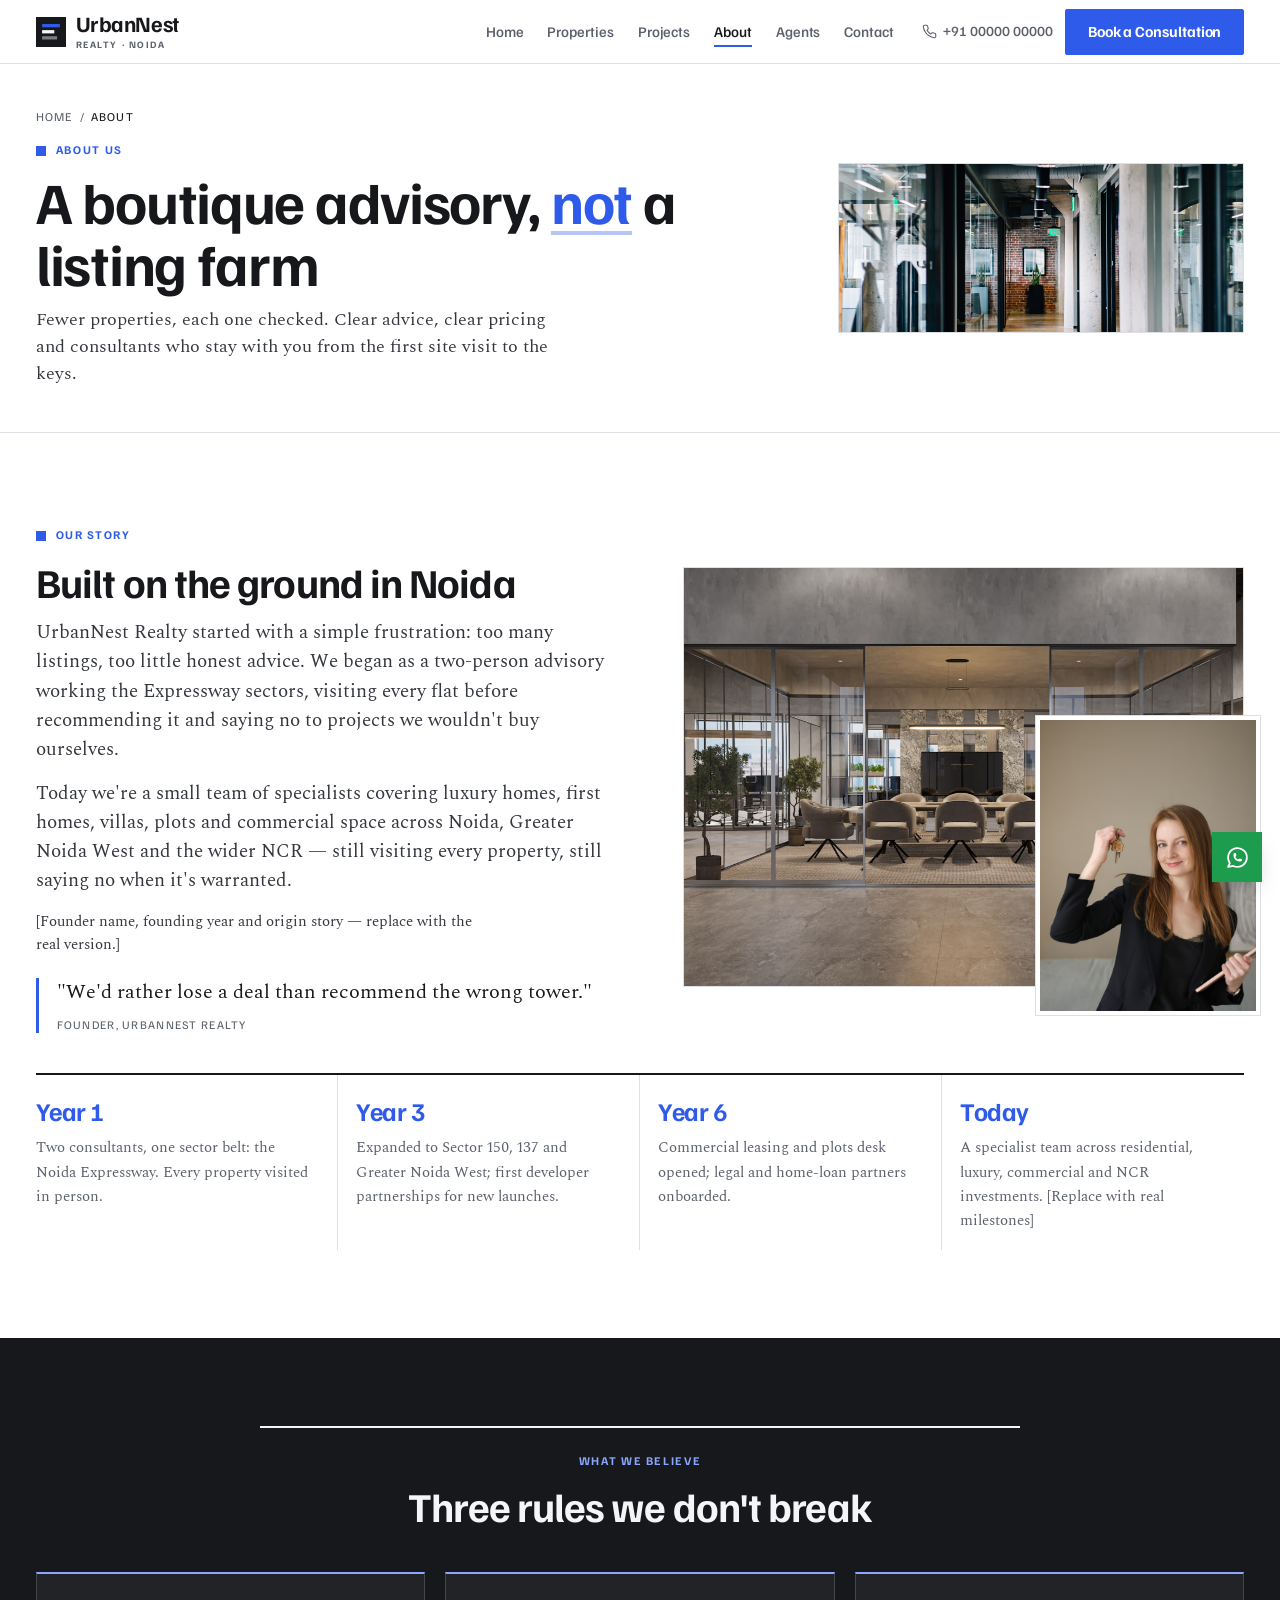
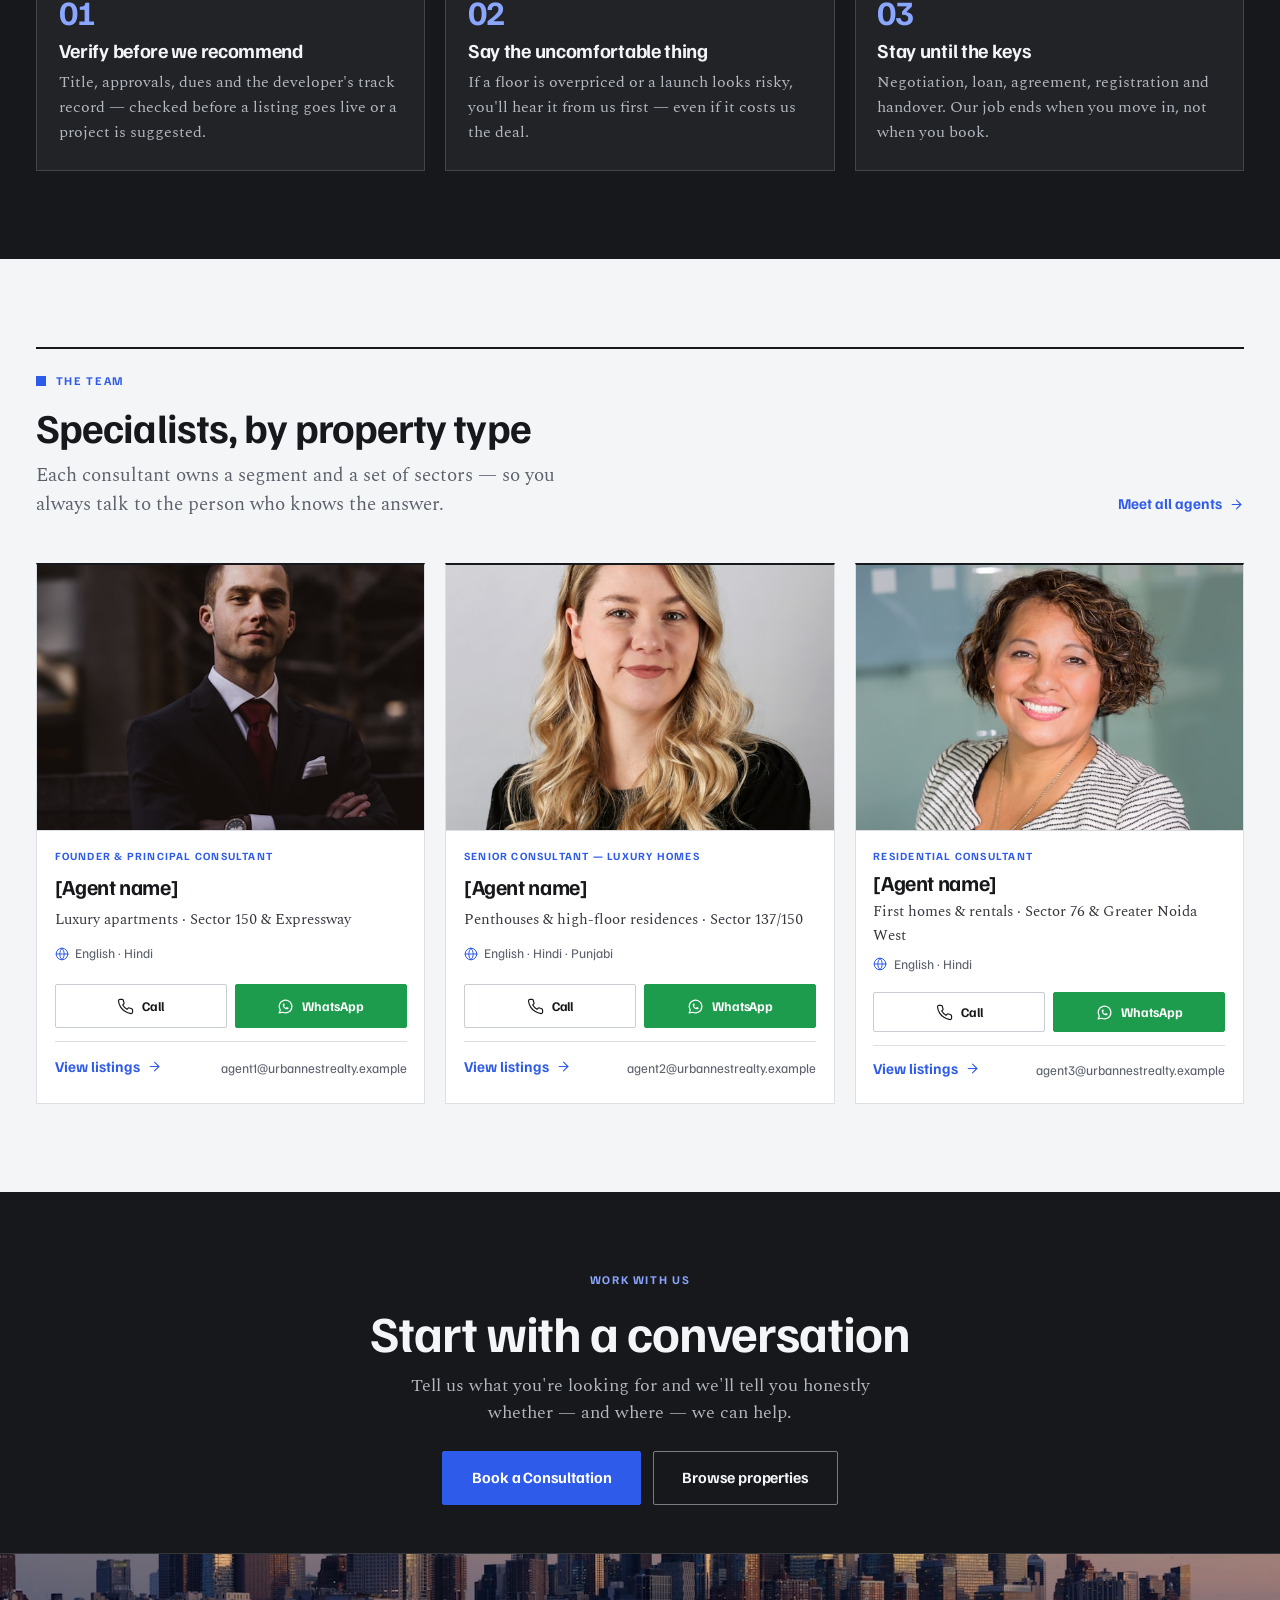
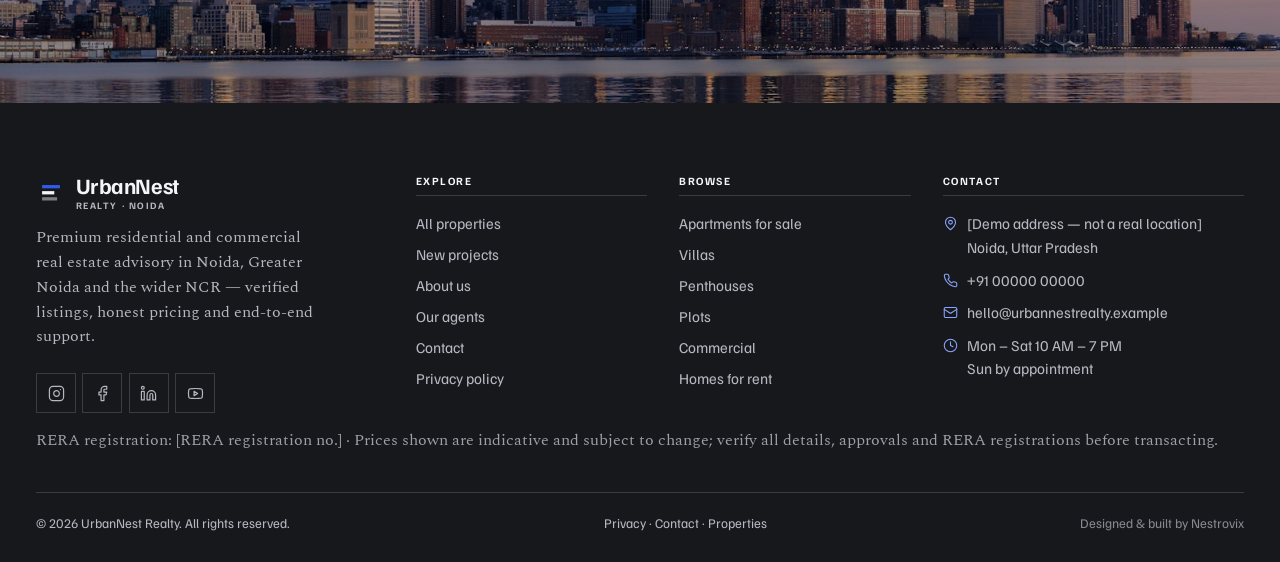
==== commit 5094a38a: "type: new font pairing, scale retuned to the new metrics" ====
--- a/about.html
+++ b/about.html
@@ -12,8 +12,8 @@
 <meta name="twitter:card" content="summary_large_image">
 <meta name="theme-color" content="#17181B">
 <link rel="icon" href="assets/favicon.svg" type="image/svg+xml">
-<link rel="preload" href="assets/fonts/schibsted-grotesk-latin-700-normal.woff2" as="font" type="font/woff2" crossorigin>
-<link rel="preload" href="assets/fonts/newsreader-latin-400-normal.woff2" as="font" type="font/woff2" crossorigin>
+<link rel="preload" href="assets/fonts/familjen-grotesk-latin-700-normal.woff2" as="font" type="font/woff2" crossorigin>
+<link rel="preload" href="assets/fonts/spectral-latin-400-normal.woff2" as="font" type="font/woff2" crossorigin>
 <link rel="stylesheet" href="css/style.css">
 <script>document.documentElement.classList.add("js")</script>
 
--- a/css/style.css
+++ b/css/style.css
@@ -2,16 +2,19 @@
    URBANNEST REALTY — Premium Real Estate · Noida
    Design system & styles
    Identity: graphite ink × signal blue × paper · property INDEX, not brochure
-   Display: Schibsted Grotesk (400/600/700) · Body: Newsreader (400/500/600)
+   Display: Familjen Grotesk (400/500/700) · Body: Spectral (400/500/600)
    ============================================================ */
 
 /* ---------- Fonts (self-hosted, no third-party requests) ---------- */
-@font-face{font-family:"Schibsted Grotesk";font-style:normal;font-weight:400;font-display:swap;src:url("../assets/fonts/schibsted-grotesk-latin-400-normal.woff2") format("woff2")}
-@font-face{font-family:"Schibsted Grotesk";font-style:normal;font-weight:600;font-display:swap;src:url("../assets/fonts/schibsted-grotesk-latin-600-normal.woff2") format("woff2")}
-@font-face{font-family:"Schibsted Grotesk";font-style:normal;font-weight:700;font-display:swap;src:url("../assets/fonts/schibsted-grotesk-latin-700-normal.woff2") format("woff2")}
-@font-face{font-family:"Newsreader";font-style:normal;font-weight:400;font-display:swap;src:url("../assets/fonts/newsreader-latin-400-normal.woff2") format("woff2")}
-@font-face{font-family:"Newsreader";font-style:normal;font-weight:500;font-display:swap;src:url("../assets/fonts/newsreader-latin-500-normal.woff2") format("woff2")}
-@font-face{font-family:"Newsreader";font-style:normal;font-weight:600;font-display:swap;src:url("../assets/fonts/newsreader-latin-600-normal.woff2") format("woff2")}
+/* Familjen Grotesk ships 400/500/700 — there is no 600. Every rule that used to ask for
+   600 now names 500 or 700 explicitly (700 where the old semibold was carrying a small
+   label or a control, 500 where it was a quiet mid-step), so nothing is synthesised. */
+@font-face{font-family:"Familjen Grotesk";font-style:normal;font-weight:400;font-display:swap;src:url("../assets/fonts/familjen-grotesk-latin-400-normal.woff2") format("woff2")}
+@font-face{font-family:"Familjen Grotesk";font-style:normal;font-weight:500;font-display:swap;src:url("../assets/fonts/familjen-grotesk-latin-500-normal.woff2") format("woff2")}
+@font-face{font-family:"Familjen Grotesk";font-style:normal;font-weight:700;font-display:swap;src:url("../assets/fonts/familjen-grotesk-latin-700-normal.woff2") format("woff2")}
+@font-face{font-family:"Spectral";font-style:normal;font-weight:400;font-display:swap;src:url("../assets/fonts/spectral-latin-400-normal.woff2") format("woff2")}
+@font-face{font-family:"Spectral";font-style:normal;font-weight:500;font-display:swap;src:url("../assets/fonts/spectral-latin-500-normal.woff2") format("woff2")}
+@font-face{font-family:"Spectral";font-style:normal;font-weight:600;font-display:swap;src:url("../assets/fonts/spectral-latin-600-normal.woff2") format("woff2")}
 
 /* ---------- Tokens ---------- */
 :root{
@@ -39,17 +42,19 @@
   --charcoal:var(--ink);--charcoal-2:var(--ink-2);
 
   /* typography */
-  --font-head:"Schibsted Grotesk",ui-sans-serif,system-ui,-apple-system,"Segoe UI",Roboto,sans-serif;
-  --font-body:"Newsreader",Georgia,"Times New Roman",serif;
-  /* Schibsted Grotesk sets a taller cap (0.70em vs 0.66em) than the grotesque it
-     replaces, so the display steps come down ~5% to hold the same optical size. */
-  --text-hero:clamp(2.55rem,5.85vw,4.95rem);
-  --text-h2:clamp(1.75rem,3vw,2.45rem);
-  --text-h3:clamp(1.1rem,1.45vw,1.26rem);
-  /* Newsreader runs a shorter x-height (0.43em vs 0.48em) and ~9% narrower, so the
-     reading sizes go up to keep both the optical size and the measure. */
+  --font-head:"Familjen Grotesk",ui-sans-serif,system-ui,-apple-system,"Segoe UI",Roboto,sans-serif;
+  --font-body:"Spectral",Georgia,"Times New Roman",serif;
+  /* Familjen Grotesk sets a shorter cap (0.65em vs 0.71em) and a shorter x-height
+     (0.50em vs 0.53em) than the grotesque it replaces, and runs ~9% narrower, so every
+     display step goes up ~7% — uppercase labels ~9% — to hold the same optical size,
+     and the tight negative tracking is relaxed by about a fifth for the same reason. */
+  --text-hero:clamp(2.73rem,6.26vw,5.3rem);
+  --text-h2:clamp(1.87rem,3.21vw,2.62rem);
+  --text-h3:clamp(1.18rem,1.55vw,1.35rem);
+  /* Spectral carries the same x-height as the serif it replaces (0.45em) and sets ~4%
+     wider, so the reading sizes hold as they are; only the ch measures are recomputed. */
   --lead:clamp(1.1rem,1.32vw,1.28rem);
-  --label:.68rem;
+  --label:.74rem;
 
   /* spacing (4pt) */
   --s-1:.25rem;--s-2:.5rem;--s-3:.75rem;--s-4:1rem;--s-5:1.5rem;--s-6:2rem;--s-7:3rem;--s-8:4rem;--s-9:6rem;--s-10:8rem;
@@ -68,7 +73,7 @@
 *,*::before,*::after{box-sizing:border-box;margin:0;padding:0}
 html{scroll-behavior:smooth;scroll-padding-top:calc(var(--header-h) + 16px);-webkit-text-size-adjust:100%}
 html,body{overflow-x:clip}
-body{font-family:var(--font-body);font-size:18.5px;line-height:1.58;color:var(--ink);background:var(--paper);-webkit-font-smoothing:antialiased;font-variant-numeric:lining-nums proportional-nums}
+body{font-family:var(--font-body);font-size:18.5px;line-height:1.58;color:var(--ink);background:var(--paper);-webkit-font-smoothing:antialiased;font-variant-numeric:lining-nums proportional-nums;font-synthesis-weight:none}
 img,svg,video,iframe{display:block;max-width:100%}
 img{height:auto}
 a{color:inherit;text-decoration:none}
@@ -78,19 +83,19 @@
 .section--dark :focus-visible,.site-footer :focus-visible,.mobile-nav :focus-visible,.lightbox :focus-visible{outline-color:var(--blue-lt)}
 ::selection{background:var(--blue);color:#fff}
 .sr-only{position:absolute;width:1px;height:1px;padding:0;margin:-1px;overflow:hidden;clip:rect(0,0,0,0);white-space:nowrap;border:0}
-.skip-link{position:fixed;top:-60px;left:1rem;z-index:1000;background:var(--blue);color:#fff;padding:.7rem 1rem;font-family:var(--font-head);font-weight:600;transition:top var(--dur-1) var(--ease)}
+.skip-link{position:fixed;top:-60px;left:1rem;z-index:1000;background:var(--blue);color:#fff;padding:.7rem 1rem;font-family:var(--font-head);font-weight:700;transition:top var(--dur-1) var(--ease)}
 .skip-link:focus{top:1rem}
 
-h1,h2,h3,h4{font-family:var(--font-head);font-weight:700;line-height:1.06;letter-spacing:-.028em}
+h1,h2,h3,h4{font-family:var(--font-head);font-weight:700;line-height:1.06;letter-spacing:-.022em}
 h1{font-size:var(--text-hero)}
 h2{font-size:var(--text-h2)}
-h3{font-size:var(--text-h3);font-weight:600;letter-spacing:-.012em;line-height:1.2}
-h4{font-weight:600}
+h3{font-size:var(--text-h3);font-weight:500;letter-spacing:-.009em;line-height:1.2}
+h4{font-weight:500}
 h1 em,h2 em{font-style:normal;color:var(--blue);text-decoration:underline;text-decoration-thickness:.07em;text-underline-offset:.12em;text-decoration-color:rgba(47,91,234,.35)}
 .section--dark h1 em,.section--dark h2 em,.cta-band h2 em,.page-hero--dark h1 em{color:var(--blue-lt);text-decoration-color:rgba(138,166,255,.35)}
 p{max-width:57ch}
-.lead{font-size:var(--lead);line-height:1.5;color:var(--body-ink)}
-.eyebrow{display:inline-flex;align-items:center;gap:.6rem;font-family:var(--font-head);font-size:var(--label);letter-spacing:.15em;text-transform:uppercase;font-weight:600;color:var(--blue)}
+.lead{font-size:var(--lead);line-height:1.52;color:var(--body-ink)}
+.eyebrow{display:inline-flex;align-items:center;gap:.6rem;font-family:var(--font-head);font-size:var(--label);letter-spacing:.14em;text-transform:uppercase;font-weight:700;color:var(--blue)}
 .eyebrow::before{content:"";width:10px;height:10px;background:var(--blue);flex:none}
 .muted{color:var(--muted)}
 .section--dark .muted{color:var(--on-dark-muted)}
@@ -98,18 +103,21 @@
 .section--dark .eyebrow::before,.cta-band .eyebrow::before,.site-footer .eyebrow::before{background:var(--blue-lt)}
 .tnum{font-variant-numeric:lining-nums tabular-nums}
 
-/* FIGURES. Schibsted Grotesk's `tnum` does not only widen the digits — it also
-   swaps comma, period, colon and semicolon for full-figure-width variants. That
-   is right for a stack of bare numerals and wrong for anything that reads as a
-   sentence or a price (₹6.4 Cr would set as "6 . 4"). So tabular figures stay on
-   the digit-only stacks (row numbers, counters, counts, the masthead band) and
-   `proportional-nums` is set explicitly on every string that carries a
-   separator; those columns are held on their right edge by the fixed grid
-   tracks of .pindex and text-align:right, which is what the eye reads. */
-h1,h2,h3,h4,.eyebrow,.prow__area,.prow__price,.prow__loc,.prow__cfg,.prop-price,
-.prop-price-box small,.fact b,.hours,.project__facts b,.project__rera,
+/* FIGURES. The grotesque this file used to set had a hostile `tnum`: it widened the
+   digits AND swapped comma, period, colon and semicolon for full-figure-width variants,
+   so "₹6.4 Cr" set as "₹6 . 4 Cr". Both new faces were measured for exactly that trap
+   and both are clean — Familjen Grotesk and Spectral already draw every digit on one
+   fixed advance (567/1000 and 500/1000 respectively) and their `tnum` leaves period and
+   comma at their normal widths. Tabular figures are therefore safe on the money and area
+   columns as well as on the bare numeral stacks, and that is where they now go: the
+   index reads down a true column. Running text, headings and labels stay proportional
+   so nothing gaps mid-sentence. */
+h1,h2,h3,h4,.eyebrow,.prow__loc,.prow__cfg,.project__rera,
 .floor-plan__bar,.agent__langs,.review footer,.footer-contact,.crumbs,
 .pindex__foot,.pnum{font-variant-numeric:lining-nums proportional-nums}
+/* the right-aligned columns — verified safe under tnum for both new faces */
+.prow__area,.prow__price,.prop-price,.prop-price-box small,.fact b,.hours,
+.project__facts b{font-variant-numeric:lining-nums tabular-nums}
 
 .container{width:min(100% - 2*var(--gutter),var(--container));margin-inline:auto}
 .container--wide{width:min(100% - 2*var(--gutter),1560px);margin-inline:auto}
@@ -129,7 +137,7 @@
 .section-head.split > div{max-width:640px}
 
 /* ---------- Buttons ---------- */
-.btn{display:inline-flex;align-items:center;justify-content:center;gap:.5rem;min-height:46px;padding:.7rem 1.35rem;font-family:var(--font-head);font-weight:600;font-size:.9rem;letter-spacing:-.006em;border-radius:var(--r-sm);border:1px solid transparent;transition:background var(--dur-1) var(--ease),color var(--dur-1) var(--ease),border-color var(--dur-1) var(--ease),box-shadow var(--dur-1) var(--ease);white-space:nowrap;line-height:1.2}
+.btn{display:inline-flex;align-items:center;justify-content:center;gap:.5rem;min-height:46px;padding:.7rem 1.35rem;font-family:var(--font-head);font-weight:700;font-size:.96rem;letter-spacing:-.005em;border-radius:var(--r-sm);border:1px solid transparent;transition:background var(--dur-1) var(--ease),color var(--dur-1) var(--ease),border-color var(--dur-1) var(--ease),box-shadow var(--dur-1) var(--ease);white-space:nowrap;line-height:1.2}
 .btn svg{width:17px;height:17px}
 .btn--primary{background:var(--blue);color:#fff;border-color:var(--blue)}
 .btn--primary:hover{background:#2449C6;border-color:#2449C6}
@@ -147,7 +155,7 @@
 .btn--sm{min-height:40px;padding:.5rem 1rem;font-size:.83rem}
 .btn--block{width:100%}
 .btn[disabled],.btn[aria-busy="true"]{opacity:.65;cursor:progress}
-.link-arrow{display:inline-flex;align-items:center;gap:.45rem;font-family:var(--font-head);font-weight:600;font-size:.88rem;color:var(--blue);border-bottom:1px solid transparent;padding-bottom:2px}
+.link-arrow{display:inline-flex;align-items:center;gap:.45rem;font-family:var(--font-head);font-weight:700;font-size:.94rem;color:var(--blue);border-bottom:1px solid transparent;padding-bottom:2px}
 .link-arrow svg{width:15px;height:15px;transition:transform var(--dur-1) var(--ease)}
 .link-arrow:hover{border-bottom-color:currentColor}
 .link-arrow:hover svg{transform:translateX(3px)}
@@ -155,7 +163,7 @@
 
 /* ---------- Icons, tags, flags ---------- */
 .ic{width:1em;height:1em;stroke:currentColor;stroke-width:1.7;fill:none;stroke-linecap:round;stroke-linejoin:round;flex:none}
-.tag{display:inline-flex;align-items:center;gap:.3rem;font-family:var(--font-head);font-size:.63rem;letter-spacing:.1em;text-transform:uppercase;font-weight:600;padding:.3rem .5rem;border-radius:0;line-height:1;white-space:nowrap}
+.tag{display:inline-flex;align-items:center;gap:.3rem;font-family:var(--font-head);font-size:.69rem;letter-spacing:.09em;text-transform:uppercase;font-weight:700;padding:.3rem .5rem;border-radius:0;line-height:1;white-space:nowrap}
 .tag--key{background:var(--blue);color:#fff}
 .tag--light{background:var(--surface);color:var(--ink);box-shadow:inset 0 0 0 1px var(--line)}
 .tag--dark{background:var(--ink);color:var(--on-dark)}
@@ -167,19 +175,19 @@
 .site-header::before{display:none}
 .site-header.is-scrolled{box-shadow:0 1px 0 var(--line)}
 .site-header .container--wide{display:flex;align-items:center;justify-content:space-between;gap:1.5rem}
-.brand{display:flex;align-items:center;gap:.6rem;font-family:var(--font-head);font-weight:700;font-size:1.28rem;letter-spacing:-.025em;line-height:1}
+.brand{display:flex;align-items:center;gap:.6rem;font-family:var(--font-head);font-weight:700;font-size:1.37rem;letter-spacing:-.02em;line-height:1}
 .brand__mark{width:30px;height:30px;flex:none}
-.brand small{display:block;font-family:var(--font-head);font-size:.56rem;letter-spacing:.17em;text-transform:uppercase;font-weight:600;color:var(--muted);margin-top:.28rem}
+.brand small{display:block;font-family:var(--font-head);font-size:.61rem;letter-spacing:.16em;text-transform:uppercase;font-weight:700;color:var(--muted);margin-top:.28rem}
 .site-footer .brand small{color:var(--on-dark-muted)}
 .nav{display:flex;align-items:center;gap:1.75rem}
 .nav__links{display:flex;gap:1.5rem}
-.nav__links a{position:relative;font-family:var(--font-head);font-size:.86rem;font-weight:500;letter-spacing:-.006em;padding:.45rem 0;color:var(--muted)}
+.nav__links a{position:relative;font-family:var(--font-head);font-size:.92rem;font-weight:500;letter-spacing:-.005em;padding:.45rem 0;color:var(--muted)}
 .nav__links a::after{content:"";position:absolute;left:0;bottom:0;width:100%;height:2px;background:var(--blue);transform:scaleX(0);transform-origin:right;transition:transform var(--dur-2) var(--ease)}
 .nav__links a:hover{color:var(--ink)}
 .nav__links a:hover::after,.nav__links a[aria-current="page"]::after{transform:scaleX(1);transform-origin:left}
-.nav__links a[aria-current="page"]{color:var(--ink);font-weight:600}
+.nav__links a[aria-current="page"]{color:var(--ink);font-weight:500}
 .nav__cta{display:flex;align-items:center;gap:.75rem}
-.nav__phone{display:inline-flex;align-items:center;gap:.4rem;font-family:var(--font-head);font-size:.82rem;font-weight:500;color:var(--muted);font-variant-numeric:lining-nums tabular-nums}
+.nav__phone{display:inline-flex;align-items:center;gap:.4rem;font-family:var(--font-head);font-size:.88rem;font-weight:500;color:var(--muted);font-variant-numeric:lining-nums tabular-nums}
 .nav__phone:hover{color:var(--ink)}
 .nav__phone .ic{width:15px;height:15px}
 .nav__toggle{display:none;width:46px;height:46px;align-items:center;justify-content:center;border:1px solid var(--line-2);border-radius:var(--r-sm)}
@@ -193,7 +201,7 @@
 /* mobile drawer */
 .mobile-nav{position:fixed;inset:0;z-index:90;background:var(--ink);color:var(--on-dark);padding:calc(var(--header-h) + 1.25rem) var(--gutter) 2rem;display:flex;flex-direction:column;gap:1.5rem;transform:translateX(100%);transition:transform var(--dur-2) var(--ease);overflow-y:auto;visibility:hidden}
 .mobile-nav.is-open{transform:none;visibility:visible}
-.mobile-nav__links a{display:flex;justify-content:space-between;align-items:baseline;font-family:var(--font-head);font-weight:700;letter-spacing:-.019em;font-size:1.75rem;padding:.5rem 0;border-bottom:1px solid var(--line-dark)}
+.mobile-nav__links a{display:flex;justify-content:space-between;align-items:baseline;font-family:var(--font-head);font-weight:700;letter-spacing:-.015em;font-size:1.87rem;padding:.5rem 0;border-bottom:1px solid var(--line-dark)}
 .mobile-nav__links a[aria-current="page"]{color:var(--blue-lt)}
 .mobile-nav__meta{display:grid;gap:.9rem;font-size:1.02rem;color:var(--on-dark-muted)}
 .mobile-nav__meta a,.mobile-nav__meta > span{display:flex;align-items:center;gap:.65rem;color:var(--on-dark)}
@@ -207,28 +215,30 @@
 .hero__overlay{display:none}
 .hero__content{display:grid;grid-template-columns:minmax(0,1.25fr) minmax(0,.75fr);column-gap:clamp(1.5rem,4vw,3.25rem);row-gap:0;align-content:start;align-items:end;padding-block:clamp(2.25rem,5vw,3.25rem) 0}
 .hero__content > .hero__media{grid-column:2;grid-row:1/span 4;align-self:end}
-.hero__content h1{margin-top:.75rem;max-width:17ch;grid-column:1}
+.hero__content h1{margin-top:.75rem;max-width:18ch;grid-column:1}
 .hero__content .eyebrow,.hero__content .lead,.hero__actions{grid-column:1}
-.hero__content .lead{margin-top:1rem;max-width:45ch}
+/* Spectral sets ~4% wider than the serif it replaces; 52ch (520px) is the measure that
+   keeps this lead in the same three well-filled lines instead of dropping a one-word last line. */
+.hero__content .lead{margin-top:1rem;max-width:52ch}
 .hero__actions{display:flex;flex-wrap:wrap;gap:.7rem;margin-top:1.4rem}
 /* index band — three aligned columns with hairlines and tabular figures */
-.hero__meta{grid-column:1/-1;display:grid;grid-template-columns:repeat(3,minmax(0,1fr));gap:0;margin-top:clamp(2rem,4vw,3rem);border-top:2px solid var(--ink);font-family:var(--font-head);font-size:.8rem;color:var(--muted);font-variant-numeric:lining-nums tabular-nums}
+.hero__meta{grid-column:1/-1;display:grid;grid-template-columns:repeat(3,minmax(0,1fr));gap:0;margin-top:clamp(2rem,4vw,3rem);border-top:2px solid var(--ink);font-family:var(--font-head);font-size:.86rem;color:var(--muted);font-variant-numeric:lining-nums tabular-nums}
 .hero__meta > div{padding:.9rem 1.25rem .9rem 0;border-right:1px solid var(--line)}
 .hero__meta > div:last-child{border-right:0}
 .hero__meta > div + div{padding-left:1.25rem}
-.hero__meta b{display:block;color:var(--ink);font-weight:700;letter-spacing:-.012em;font-size:clamp(.96rem,1.45vw,1.14rem);margin-bottom:.2rem}
+.hero__meta b{display:block;color:var(--ink);font-weight:700;letter-spacing:-.009em;font-size:clamp(1.03rem,1.55vw,1.22rem);margin-bottom:.2rem}
 
 /* ---------- Query bar (was the floating search card) ---------- */
 .search-section{background:var(--paper);border-bottom:1px solid var(--line);position:relative;z-index:5}
 .search-panel{padding-block:1.1rem 1.35rem;position:relative}
 .search-panel__top{display:flex;align-items:center;justify-content:space-between;gap:1rem;flex-wrap:wrap;margin-bottom:.9rem}
-.search-panel__hint{font-family:var(--font-head);font-size:.76rem;letter-spacing:.02em;color:var(--muted);font-variant-numeric:lining-nums tabular-nums}
+.search-panel__hint{font-family:var(--font-head);font-size:.81rem;letter-spacing:.02em;color:var(--muted);font-variant-numeric:lining-nums tabular-nums}
 .search-panel__grid{display:grid;grid-template-columns:1.15fr 1fr .95fr .95fr .85fr .95fr auto;gap:0 1px;align-items:end;background:var(--line);border:1px solid var(--line)}
 .search-panel__grid > .sfield{background:var(--surface)}
 .search-panel__grid .btn{border-radius:0}
 .sfield{display:grid;gap:.15rem;min-width:0;padding:.5rem .75rem .55rem}
-.sfield label{font-family:var(--font-head);font-size:.6rem;letter-spacing:.12em;text-transform:uppercase;font-weight:600;color:var(--muted)}
-.sfield select,.sfield input{width:100%;min-height:30px;padding:.15rem 1.5rem .15rem 0;font-family:var(--font-head);font-size:16px;font-weight:600;letter-spacing:-.006em;color:var(--ink);background:transparent;border:0;border-radius:0;text-overflow:ellipsis}
+.sfield label{font-family:var(--font-head);font-size:.65rem;letter-spacing:.11em;text-transform:uppercase;font-weight:700;color:var(--muted)}
+.sfield select,.sfield input{width:100%;min-height:30px;padding:.15rem 1.5rem .15rem 0;font-family:var(--font-head);font-size:16px;font-weight:500;letter-spacing:-.005em;color:var(--ink);background:transparent;border:0;border-radius:0;text-overflow:ellipsis}
 .sfield input{padding-right:0}
 .sfield select{appearance:none;-webkit-appearance:none;background-image:url("data:image/svg+xml,%3Csvg xmlns='http://www.w3.org/2000/svg' width='11' height='7' viewBox='0 0 12 8'%3E%3Cpath d='M1 1l5 5 5-5' stroke='%232F5BEA' stroke-width='2' fill='none' stroke-linecap='round'/%3E%3C/svg%3E");background-repeat:no-repeat;background-position:right .1rem center}
 .sfield select:focus,.sfield input:focus{outline:none}
@@ -237,7 +247,7 @@
 .search-panel .btn{min-height:100%;align-self:stretch}
 /* segmented control — squared, not a pill */
 .seg{display:inline-flex;border:1px solid var(--line-2);border-radius:0;background:var(--surface)}
-.seg button{min-height:38px;padding:0 1.05rem;font-family:var(--font-head);font-weight:600;font-size:.82rem;color:var(--muted);transition:background var(--dur-1),color var(--dur-1)}
+.seg button{min-height:38px;padding:0 1.05rem;font-family:var(--font-head);font-weight:500;font-size:.88rem;color:var(--muted);transition:background var(--dur-1),color var(--dur-1)}
 .seg button + button{border-left:1px solid var(--line-2)}
 .seg button[aria-pressed="true"]{background:var(--ink);color:var(--on-dark)}
 .seg button:hover:not([aria-pressed="true"]){color:var(--ink);background:var(--paper-2)}
@@ -251,10 +261,10 @@
 .page-hero--compact .page-hero__content{padding-block:clamp(1.5rem,3vw,2.5rem)}
 .page-hero__content > *{grid-column:1}
 .page-hero__content > .hero__media{grid-column:2;grid-row:1/span 5}
-.page-hero__content h1{font-size:clamp(2.05rem,4.35vw,3.42rem);margin-top:.6rem;max-width:20ch}
+.page-hero__content h1{font-size:clamp(2.19rem,4.65vw,3.66rem);margin-top:.6rem;max-width:21ch}
 .page-hero__content p{margin-top:.85rem;color:var(--body-ink)}
 .page-hero__content .eyebrow{margin-top:.9rem}
-.crumbs{display:flex;flex-wrap:wrap;gap:.4rem;font-family:var(--font-head);font-size:.69rem;letter-spacing:.09em;text-transform:uppercase;color:var(--muted)}
+.crumbs{display:flex;flex-wrap:wrap;gap:.4rem;font-family:var(--font-head);font-size:.75rem;letter-spacing:.09em;text-transform:uppercase;color:var(--muted)}
 .crumbs a:hover{color:var(--blue)}
 .crumbs--light{color:var(--muted)}
 .crumbs--light a:hover{color:var(--blue)}
@@ -273,7 +283,7 @@
 .pindex{--pcols:2.9rem minmax(0,1fr) 10.5rem 8rem 7rem 8.5rem 96px;
   background:var(--surface);border:1px solid var(--line);border-top:2px solid var(--ink)}
 .section--dark .pindex{background:var(--ink-2);border-color:var(--line-dark);border-top-color:var(--on-dark)}
-.pindex__head{display:grid;grid-template-columns:var(--pcols);gap:0 1.15rem;align-items:center;padding:.6rem .9rem;font-family:var(--font-head);font-size:.61rem;font-weight:600;letter-spacing:.14em;text-transform:uppercase;color:var(--muted);border-bottom:1px solid var(--line-2)}
+.pindex__head{display:grid;grid-template-columns:var(--pcols);gap:0 1.15rem;align-items:center;padding:.6rem .9rem;font-family:var(--font-head);font-size:.67rem;font-weight:700;letter-spacing:.13em;text-transform:uppercase;color:var(--muted);border-bottom:1px solid var(--line-2)}
 .pindex__head span:nth-child(5),.pindex__head span:nth-child(6){text-align:right}
 .pindex__rows{counter-reset:prow}
 .pindex__rows:empty{display:none}
@@ -283,22 +293,22 @@
 .prow:last-child{border-bottom:0}
 .prow:hover{background:var(--blue-tint)}
 .prow:has(a:focus-visible){background:var(--blue-tint);outline:2px solid var(--blue);outline-offset:-2px}
-.prow__n{font-family:var(--font-head);font-weight:600;font-size:.78rem;color:var(--muted);font-variant-numeric:lining-nums tabular-nums}
+.prow__n{font-family:var(--font-head);font-weight:700;font-size:.83rem;color:var(--muted);font-variant-numeric:lining-nums tabular-nums}
 .prow__n::before{counter-increment:prow;content:counter(prow,decimal-leading-zero)}
 .prow__name{min-width:0}
-.prow__name h3{font-family:var(--font-head);font-weight:600;font-size:1rem;letter-spacing:-.008em;line-height:1.25}
+.prow__name h3{font-family:var(--font-head);font-weight:500;font-size:1.07rem;letter-spacing:-.006em;line-height:1.25}
 .prow__name h3 a{color:var(--ink)}
 .prow:hover .prow__name h3 a{color:var(--blue)}
 .prow__name h3 a::after{content:"";position:absolute;inset:0;z-index:1}
-.prow__flags{display:flex;flex-wrap:wrap;gap:.4rem .55rem;margin-top:.22rem;font-family:var(--font-head);font-size:.62rem;font-weight:600;letter-spacing:.09em;text-transform:uppercase;color:var(--muted)}
+.prow__flags{display:flex;flex-wrap:wrap;gap:.4rem .55rem;margin-top:.22rem;font-family:var(--font-head);font-size:.68rem;font-weight:700;letter-spacing:.09em;text-transform:uppercase;color:var(--muted)}
 .prow__flags span + span::before{content:"·";margin-right:.55rem;color:var(--line-2)}
 .prow__flags .is-key{color:var(--blue)}
 .prow__flags .is-key::before{content:"◆ ";letter-spacing:0}
-.prow__loc,.prow__cfg{font-family:var(--font-head);font-size:.84rem;font-weight:400;color:var(--body-ink);letter-spacing:0;line-height:1.35;min-width:0;overflow-wrap:break-word}
-.prow__area{font-family:var(--font-head);font-weight:600;font-size:.98rem;text-align:right;color:var(--body-ink);letter-spacing:-.008em}
-.prow__area u{display:block;text-decoration:none;font-size:.6rem;font-weight:600;letter-spacing:.1em;text-transform:uppercase;color:var(--muted)}
-.prow__price{font-family:var(--font-head);font-weight:700;font-size:1.18rem;text-align:right;color:var(--ink);letter-spacing:-.014em;white-space:nowrap}
-.prow__price u{display:block;text-decoration:none;font-size:.6rem;font-weight:600;letter-spacing:.1em;text-transform:uppercase;color:var(--muted)}
+.prow__loc,.prow__cfg{font-family:var(--font-head);font-size:.9rem;font-weight:400;color:var(--body-ink);letter-spacing:0;line-height:1.35;min-width:0;overflow-wrap:break-word}
+.prow__area{font-family:var(--font-head);font-weight:500;font-size:1.05rem;text-align:right;color:var(--body-ink);letter-spacing:-.006em}
+.prow__area u{display:block;text-decoration:none;font-size:.65rem;font-weight:700;letter-spacing:.09em;text-transform:uppercase;color:var(--muted)}
+.prow__price{font-family:var(--font-head);font-weight:700;font-size:1.26rem;text-align:right;color:var(--ink);letter-spacing:-.011em;white-space:nowrap}
+.prow__price u{display:block;text-decoration:none;font-size:.65rem;font-weight:700;letter-spacing:.09em;text-transform:uppercase;color:var(--muted)}
 .prow__thumb{width:96px;aspect-ratio:4/3;overflow:hidden;border:1px solid var(--line);background:var(--paper-2);opacity:0;transform:translateX(-8px);transition:opacity var(--dur-2) var(--ease),transform var(--dur-2) var(--ease)}
 .prow__thumb img{width:100%;height:100%;object-fit:cover}
 .prow:hover .prow__thumb,.prow:focus-within .prow__thumb{opacity:1;transform:none}
@@ -307,50 +317,50 @@
 .section--dark .prow__loc,.section--dark .prow__cfg,.section--dark .prow__area{color:var(--on-dark-muted)}
 .section--dark .prow__price{color:var(--on-dark)}
 .section--dark .prow:hover{background:rgba(138,166,255,.1)}
-.pindex__foot{display:flex;justify-content:space-between;align-items:center;gap:1rem;flex-wrap:wrap;padding:.7rem .9rem;font-family:var(--font-head);font-size:.69rem;letter-spacing:.09em;text-transform:uppercase;color:var(--muted);border-top:1px solid var(--line-2)}
+.pindex__foot{display:flex;justify-content:space-between;align-items:center;gap:1rem;flex-wrap:wrap;padding:.7rem .9rem;font-family:var(--font-head);font-size:.75rem;letter-spacing:.09em;text-transform:uppercase;color:var(--muted);border-top:1px solid var(--line-2)}
 
 /* ---------- Listing page: sticky filter rail + results ---------- */
 .listing{display:grid;grid-template-columns:264px minmax(0,1fr);gap:0;align-items:start;padding-block:2rem 4.5rem}
 .filters{position:sticky;top:var(--header-h);max-height:calc(100vh - var(--header-h) - 1rem);overflow:auto;background:transparent;border:0;border-right:1px solid var(--line);padding-right:1.75rem;margin-right:1.75rem;display:flex;flex-direction:column}
 .filters__head{display:flex;align-items:baseline;justify-content:space-between;gap:.5rem;padding:.15rem 0 .7rem;border-bottom:2px solid var(--ink)}
-.filters__head h2{font-family:var(--font-head);font-size:.69rem;font-weight:600;letter-spacing:.15em;text-transform:uppercase}
+.filters__head h2{font-family:var(--font-head);font-size:.75rem;font-weight:700;letter-spacing:.14em;text-transform:uppercase}
 .filters__close{display:none;width:40px;height:40px;place-items:center;border:1px solid var(--line-2)}
 .filters__close .ic{width:17px;height:17px}
 .filters__body{padding:1rem 0 1.25rem;display:grid;gap:.9rem}
 .filters__body .sfield{padding:0;gap:.2rem;border-bottom:1px solid var(--line);padding-bottom:.35rem;background:transparent}
 .filters__body .sfield:focus-within{box-shadow:none;border-bottom-color:var(--blue)}
-.filters__body .sfield label{font-size:.62rem}
+.filters__body .sfield label{font-size:.67rem}
 .filters__body .sfield select,.filters__body .sfield input{min-height:34px;font-size:16px;padding-right:1.4rem}
 .filters__row{display:grid;grid-template-columns:1fr 1fr;gap:.9rem}
 .filters__seg{display:grid;gap:.35rem;margin-bottom:.35rem}
-.filters__seg > span{font-family:var(--font-head);font-size:.6rem;letter-spacing:.12em;text-transform:uppercase;font-weight:600;color:var(--muted)}
+.filters__seg > span{font-family:var(--font-head);font-size:.65rem;letter-spacing:.11em;text-transform:uppercase;font-weight:700;color:var(--muted)}
 .filters__seg .seg{width:100%}
 .filters__seg .seg button{flex:1}
 .filters__foot{display:none;padding:.85rem 1.15rem calc(.85rem + env(safe-area-inset-bottom));border-top:1px solid var(--line);background:var(--surface);position:sticky;bottom:0}
 .filters__backdrop{display:none;position:fixed;inset:0;background:rgba(23,24,27,.5);z-index:110;opacity:0;transition:opacity var(--dur-2)}
 .filters__backdrop.is-open{opacity:1}
-.link-reset{font-family:var(--font-head);font-size:.73rem;font-weight:600;color:var(--blue);letter-spacing:.05em;text-transform:uppercase;min-height:36px}
+.link-reset{font-family:var(--font-head);font-size:.8rem;font-weight:700;color:var(--blue);letter-spacing:.05em;text-transform:uppercase;min-height:36px}
 .link-reset:hover{text-decoration:underline;text-underline-offset:3px}
 .results__head{display:flex;align-items:baseline;justify-content:space-between;gap:.75rem 1.25rem;flex-wrap:wrap;padding-bottom:.9rem;margin-bottom:1.1rem;border-bottom:1px solid var(--line)}
-.results__title{font-family:var(--font-head);font-size:clamp(1.12rem,1.9vw,1.44rem);font-weight:700;letter-spacing:-.019em}
-.listing-bar__count{font-family:var(--font-head);font-size:.75rem;letter-spacing:.1em;text-transform:uppercase;color:var(--muted);font-variant-numeric:lining-nums tabular-nums}
+.results__title{font-family:var(--font-head);font-size:clamp(1.2rem,2.03vw,1.54rem);font-weight:700;letter-spacing:-.015em}
+.listing-bar__count{font-family:var(--font-head);font-size:.82rem;letter-spacing:.09em;text-transform:uppercase;color:var(--muted);font-variant-numeric:lining-nums tabular-nums}
 .listing-bar__count b{color:var(--ink);font-weight:700}
-.listing-bar__sort{display:flex;align-items:center;gap:.5rem;font-family:var(--font-head);font-size:.69rem;letter-spacing:.1em;text-transform:uppercase;color:var(--muted);margin-left:auto}
-.listing-bar__sort select{min-height:38px;padding:.3rem 1.6rem .3rem .55rem;font-family:var(--font-head);font-weight:600;font-size:16px;letter-spacing:-.006em;color:var(--ink);border:1px solid var(--line-2);border-radius:0;background:var(--surface) url("data:image/svg+xml,%3Csvg xmlns='http://www.w3.org/2000/svg' width='11' height='7' viewBox='0 0 12 8'%3E%3Cpath d='M1 1l5 5 5-5' stroke='%232F5BEA' stroke-width='2' fill='none' stroke-linecap='round'/%3E%3C/svg%3E") no-repeat right .6rem center;appearance:none;-webkit-appearance:none;text-transform:none}
-.filters-toggle{display:none;align-items:center;gap:.45rem;min-height:40px;padding:.45rem .8rem;border:1px solid var(--line-2);border-radius:0;font-family:var(--font-head);font-weight:600;font-size:.82rem;background:var(--surface)}
+.listing-bar__sort{display:flex;align-items:center;gap:.5rem;font-family:var(--font-head);font-size:.75rem;letter-spacing:.09em;text-transform:uppercase;color:var(--muted);margin-left:auto}
+.listing-bar__sort select{min-height:38px;padding:.3rem 1.6rem .3rem .55rem;font-family:var(--font-head);font-weight:500;font-size:16px;letter-spacing:-.005em;color:var(--ink);border:1px solid var(--line-2);border-radius:0;background:var(--surface) url("data:image/svg+xml,%3Csvg xmlns='http://www.w3.org/2000/svg' width='11' height='7' viewBox='0 0 12 8'%3E%3Cpath d='M1 1l5 5 5-5' stroke='%232F5BEA' stroke-width='2' fill='none' stroke-linecap='round'/%3E%3C/svg%3E") no-repeat right .6rem center;appearance:none;-webkit-appearance:none;text-transform:none}
+.filters-toggle{display:none;align-items:center;gap:.45rem;min-height:40px;padding:.45rem .8rem;border:1px solid var(--line-2);border-radius:0;font-family:var(--font-head);font-weight:700;font-size:.88rem;background:var(--surface)}
 .filters-toggle .ic{width:16px;height:16px}
-.filters-toggle .badge{display:none;min-width:19px;height:19px;padding:0 .3rem;border-radius:0;background:var(--blue);color:#fff;font-size:.68rem;font-weight:700;place-items:center;line-height:1;font-variant-numeric:lining-nums tabular-nums}
+.filters-toggle .badge{display:none;min-width:19px;height:19px;padding:0 .3rem;border-radius:0;background:var(--blue);color:#fff;font-size:.73rem;font-weight:700;place-items:center;line-height:1;font-variant-numeric:lining-nums tabular-nums}
 .filters-toggle .badge.is-on{display:grid}
 .active-chips{display:flex;flex-wrap:wrap;gap:.4rem;margin-bottom:1.1rem}
 .active-chips:empty{display:none}
-.chip{display:inline-flex;align-items:center;gap:.4rem;min-height:36px;padding:.35rem .75rem;border-radius:0;border:1px solid var(--line-2);background:var(--surface);font-family:var(--font-head);font-size:.78rem;font-weight:600;color:var(--ink);transition:border-color var(--dur-1),background var(--dur-1),color var(--dur-1)}
+.chip{display:inline-flex;align-items:center;gap:.4rem;min-height:36px;padding:.35rem .75rem;border-radius:0;border:1px solid var(--line-2);background:var(--surface);font-family:var(--font-head);font-size:.83rem;font-weight:500;color:var(--ink);transition:border-color var(--dur-1),background var(--dur-1),color var(--dur-1)}
 .chip:hover{border-color:var(--blue);color:var(--blue)}
 .chip .ic{width:13px;height:13px;color:var(--muted)}
 .chip:hover .ic{color:var(--blue)}
 .chip[aria-pressed="true"]{background:var(--ink);border-color:var(--ink);color:var(--on-dark)}
 .chips{display:flex;gap:.4rem;flex-wrap:wrap}
 .empty{text-align:center;padding:3.5rem 1.25rem;color:var(--muted);border:1px dashed var(--line-2);background:var(--surface)}
-.empty h3{color:var(--ink);font-family:var(--font-head);font-size:1.4rem;font-weight:700;letter-spacing:-.019em;margin-bottom:.5rem}
+.empty h3{color:var(--ink);font-family:var(--font-head);font-size:1.5rem;font-weight:700;letter-spacing:-.015em;margin-bottom:.5rem}
 .empty p{margin-inline:auto}
 .empty[hidden]{display:none}
 
@@ -363,18 +373,18 @@
 .project__media img{width:100%;height:100%;object-fit:cover;transition:transform var(--dur-3) var(--ease)}
 .project:hover .project__media img{transform:scale(1.02)}
 .project__media .tag{position:absolute;top:0;left:0}
-.project__rera{position:absolute;right:0;bottom:0;font-family:var(--font-head);font-size:.64rem;letter-spacing:.08em;background:var(--ink);color:var(--on-dark);padding:.3rem .5rem}
+.project__rera{position:absolute;right:0;bottom:0;font-family:var(--font-head);font-size:.69rem;letter-spacing:.08em;background:var(--ink);color:var(--on-dark);padding:.3rem .5rem}
 .project__body{padding:1.05rem 1.1rem 1.2rem;display:flex;flex-direction:column;gap:.35rem;flex:1}
-.project__body h3{font-size:1.3rem;font-weight:700;letter-spacing:-.022em}
-.project__dev,.project__loc{font-family:var(--font-head);font-size:.8rem;color:var(--muted)}
+.project__body h3{font-size:1.39rem;font-weight:700;letter-spacing:-.017em}
+.project__dev,.project__loc{font-family:var(--font-head);font-size:.86rem;color:var(--muted)}
 .project__loc{display:flex;align-items:center;gap:.35rem}
 .project__loc .ic{width:14px;height:14px;color:var(--blue)}
 .project__facts{display:grid;grid-template-columns:repeat(3,1fr);gap:0;margin-top:.7rem;border-top:1px solid var(--line);border-bottom:1px solid var(--line)}
 .project__facts > div{padding:.7rem .7rem .7rem 0;border-right:1px solid var(--line)}
 .project__facts > div:last-child{border-right:0}
 .project__facts > div + div{padding-left:.7rem}
-.project__facts span{display:block;font-family:var(--font-head);font-size:.58rem;letter-spacing:.1em;text-transform:uppercase;color:var(--muted);font-weight:600}
-.project__facts b{display:block;font-family:var(--font-head);font-weight:700;font-size:.95rem;letter-spacing:-.019em;margin-top:.2rem}
+.project__facts span{display:block;font-family:var(--font-head);font-size:.63rem;letter-spacing:.09em;text-transform:uppercase;color:var(--muted);font-weight:700}
+.project__facts b{display:block;font-family:var(--font-head);font-weight:700;font-size:1.02rem;letter-spacing:-.015em;margin-top:.2rem}
 .project__hl{display:grid;gap:.3rem;font-size:.96rem;color:var(--body-ink);margin-top:.7rem}
 .project__hl li{display:flex;gap:.5rem;align-items:flex-start}
 .project__hl .ic{width:14px;height:14px;color:var(--blue);margin-top:.35rem}
@@ -389,9 +399,9 @@
 .cat:hover{background:var(--blue-tint)}
 .cat:hover img{filter:saturate(1)}
 .cat__body{padding:.85rem .9rem 0;display:flex;flex-direction:column;gap:.2rem}
-.cat__body h3{font-size:1.05rem;font-weight:700;letter-spacing:-.019em}
+.cat__body h3{font-size:1.12rem;font-weight:700;letter-spacing:-.015em}
 .cat:hover .cat__body h3{color:var(--blue)}
-.cat__body span{display:flex;align-items:center;justify-content:space-between;gap:.4rem;font-family:var(--font-head);font-size:.72rem;font-weight:600;letter-spacing:.06em;color:var(--muted);font-variant-numeric:lining-nums tabular-nums}
+.cat__body span{display:flex;align-items:center;justify-content:space-between;gap:.4rem;font-family:var(--font-head);font-size:.77rem;font-weight:500;letter-spacing:.06em;color:var(--muted);font-variant-numeric:lining-nums tabular-nums}
 .cat__body .ic{width:14px;height:14px;color:var(--blue);transition:transform var(--dur-1)}
 .cat:hover .cat__body .ic{transform:translateX(3px)}
 
@@ -400,14 +410,14 @@
 .why{padding:1.35rem 0 0;background:transparent;border:0;border-top:2px solid var(--ink);position:relative}
 .why::before{display:none}
 .why__icon{width:38px;height:38px;display:grid;place-items:center;border:1px solid var(--line-2);border-radius:0;color:var(--blue);font-size:1.1rem;margin-bottom:.9rem;background:var(--surface)}
-.why h3{font-size:1.15rem;font-weight:700;letter-spacing:-.019em}
+.why h3{font-size:1.23rem;font-weight:700;letter-spacing:-.015em}
 .why p{margin-top:.45rem;font-size:1rem;color:var(--muted);max-width:none}
 .values-grid{display:grid;grid-template-columns:repeat(3,minmax(0,1fr));gap:1.25rem}
 .value{padding:1.35rem 1.35rem 1.5rem;background:var(--surface);border:1px solid var(--line);border-top:2px solid var(--ink)}
 .section--dark .value{background:var(--ink-2);border-color:var(--line-dark);border-top-color:var(--blue-lt);color:var(--on-dark)}
-.value .num,.step .num{font-family:var(--font-head);font-weight:700;font-size:2rem;color:var(--blue);line-height:1;letter-spacing:-.031em;font-variant-numeric:lining-nums tabular-nums}
+.value .num,.step .num{font-family:var(--font-head);font-weight:700;font-size:2.14rem;color:var(--blue);line-height:1;letter-spacing:-.024em;font-variant-numeric:lining-nums tabular-nums}
 .section--dark .value .num{color:var(--blue-lt)}
-.value h3{margin-top:.6rem;font-weight:700;letter-spacing:-.019em}
+.value h3{margin-top:.6rem;font-weight:700;letter-spacing:-.015em}
 .value p{margin-top:.45rem;font-size:1rem;color:var(--muted);max-width:none}
 .section--dark .value p{color:var(--on-dark-muted)}
 .timeline{display:grid;grid-template-columns:repeat(4,minmax(0,1fr));gap:0;margin-top:2.5rem;border-top:2px solid var(--ink)}
@@ -416,12 +426,12 @@
 .timeline div:last-child{border-right:0}
 .timeline div + div{padding-left:1.15rem}
 .section--dark .timeline div{border-right-color:var(--line-dark)}
-.timeline b{font-family:var(--font-head);font-weight:700;font-size:1.5rem;letter-spacing:-.025em;color:var(--blue);font-variant-numeric:lining-nums tabular-nums}
+.timeline b{font-family:var(--font-head);font-weight:700;font-size:1.6rem;letter-spacing:-.02em;color:var(--blue);font-variant-numeric:lining-nums tabular-nums}
 .section--dark .timeline b{color:var(--blue-lt)}
 .timeline p{font-size:.96rem;color:var(--muted);margin-top:.3rem;max-width:none}
 .steps{display:grid;grid-template-columns:repeat(3,minmax(0,1fr));gap:1.25rem}
 .step{padding:1.35rem;border:1px solid var(--line);border-top:2px solid var(--ink);background:var(--surface)}
-.step h3{margin-top:.55rem;font-size:1.18rem;font-weight:700;letter-spacing:-.019em}
+.step h3{margin-top:.55rem;font-size:1.26rem;font-weight:700;letter-spacing:-.015em}
 .step p{margin-top:.45rem;font-size:1rem;color:var(--muted);max-width:none}
 
 /* ---------- Agents ---------- */
@@ -430,14 +440,14 @@
 .agent:hover{border-top-color:var(--blue)}
 .agent .frame{aspect-ratio:16/11;border:0;border-bottom:1px solid var(--line)}
 .agent__body{padding:1rem 1.1rem 1.2rem;display:grid;gap:.3rem;flex:1}
-.agent__body h3{font-size:1.25rem;font-weight:700;letter-spacing:-.022em}
-.agent__role{font-family:var(--font-head);font-size:.63rem;letter-spacing:.12em;text-transform:uppercase;font-weight:600;color:var(--blue)}
+.agent__body h3{font-size:1.34rem;font-weight:700;letter-spacing:-.017em}
+.agent__role{font-family:var(--font-head);font-size:.69rem;letter-spacing:.11em;text-transform:uppercase;font-weight:700;color:var(--blue)}
 .agent__spec{font-size:.96rem;color:var(--body-ink)}
-.agent__langs{font-family:var(--font-head);font-size:.78rem;color:var(--muted);display:flex;gap:.4rem;align-items:center}
+.agent__langs{font-family:var(--font-head);font-size:.83rem;color:var(--muted);display:flex;gap:.4rem;align-items:center}
 .agent__langs .ic{width:14px;height:14px;color:var(--blue)}
 .agent__actions{display:flex;gap:.5rem;margin-top:.8rem;flex-wrap:wrap}
 .agent__actions .btn{flex:1;min-width:0}
-.agent__links{margin-top:.5rem;padding-top:.7rem;border-top:1px solid var(--line);display:flex;justify-content:space-between;align-items:center;gap:.5rem;font-family:var(--font-head);font-size:.78rem}
+.agent__links{margin-top:.5rem;padding-top:.7rem;border-top:1px solid var(--line);display:flex;justify-content:space-between;align-items:center;gap:.5rem;font-family:var(--font-head);font-size:.83rem}
 .agent__links .muted:hover{color:var(--blue)}
 
 /* ---------- Statistics ---------- */
@@ -445,26 +455,26 @@
 .stat{padding:1.25rem 1.25rem 0 0;border-right:1px solid var(--line-dark);border-left:0}
 .stat:last-child{border-right:0}
 .stat + .stat{padding-left:1.25rem}
-.stat b{display:block;font-family:var(--font-head);font-weight:700;font-size:clamp(2.3rem,4.75vw,3.8rem);line-height:.98;letter-spacing:-.031em;color:var(--on-dark);font-variant-numeric:lining-nums tabular-nums}
-.stat span{display:block;margin-top:.5rem;color:var(--on-dark-muted);font-family:var(--font-head);font-size:.82rem;letter-spacing:-.006em}
+.stat b{display:block;font-family:var(--font-head);font-weight:700;font-size:clamp(2.46rem,5.08vw,4.07rem);line-height:.98;letter-spacing:-.024em;color:var(--on-dark);font-variant-numeric:lining-nums tabular-nums}
+.stat span{display:block;margin-top:.5rem;color:var(--on-dark-muted);font-family:var(--font-head);font-size:.88rem;letter-spacing:-.005em}
 .stats-note{margin-top:1.75rem;font-size:.84rem;color:var(--on-dark-muted);opacity:.85}
 
 /* ---------- Testimonials ---------- */
 .reviews-grid{display:grid;grid-template-columns:repeat(3,minmax(0,1fr));gap:1.25rem}
 .review{background:var(--surface);border:1px solid var(--line);border-top:2px solid var(--ink);padding:1.35rem;display:flex;flex-direction:column;gap:.7rem;position:relative}
-.review__mark{font-family:var(--font-head);font-weight:700;font-size:2.4rem;line-height:.7;color:var(--blue);height:1rem}
+.review__mark{font-family:var(--font-head);font-weight:700;font-size:2.57rem;line-height:.7;color:var(--blue);height:1rem}
 .review__stars{color:var(--blue);letter-spacing:.15em;font-size:.85rem}
-.review p{font-family:var(--font-body);font-size:1.1rem;line-height:1.52;font-style:normal;max-width:none;color:var(--body-ink)}
-.review footer{margin-top:auto;padding-top:.8rem;border-top:1px solid var(--line);font-family:var(--font-head);font-size:.78rem;color:var(--muted);display:flex;gap:.7rem;align-items:center}
-.review footer b{display:block;color:var(--ink);font-weight:700;letter-spacing:-.006em}
-.review__avatar{width:34px;height:34px;border-radius:0;background:var(--ink);color:var(--on-dark);display:grid;place-items:center;font-family:var(--font-head);font-weight:700;font-size:.78rem;flex:none}
+.review p{font-family:var(--font-body);font-size:1.1rem;line-height:1.54;font-style:normal;max-width:none;color:var(--body-ink)}
+.review footer{margin-top:auto;padding-top:.8rem;border-top:1px solid var(--line);font-family:var(--font-head);font-size:.83rem;color:var(--muted);display:flex;gap:.7rem;align-items:center}
+.review footer b{display:block;color:var(--ink);font-weight:700;letter-spacing:-.005em}
+.review__avatar{width:34px;height:34px;border-radius:0;background:var(--ink);color:var(--on-dark);display:grid;place-items:center;font-family:var(--font-head);font-weight:700;font-size:.83rem;flex:none}
 .sample-note{font-size:.86rem;color:var(--muted);margin-top:1.1rem}
 
 /* ---------- Consultation CTA band ---------- */
 .cta-band{position:relative;display:flex;flex-direction:column-reverse;color:var(--on-dark);background:var(--ink);padding-block:clamp(3rem,6vw,4.5rem) 0;overflow:hidden}
 .cta-band img{position:relative;width:100%;height:clamp(90px,14vw,150px);object-fit:cover;opacity:.85;margin-top:clamp(2rem,4vw,3rem);border-top:1px solid var(--line-dark)}
 .cta-band::before{display:none}
-.cta-band h2{font-size:clamp(1.9rem,3.8vw,2.95rem);margin-top:.75rem}
+.cta-band h2{font-size:clamp(2.03rem,4.07vw,3.16rem);margin-top:.75rem}
 .cta-band p{margin-top:.9rem;color:var(--on-dark-muted)}
 .cta-band .hero__actions{margin-top:1.5rem}
 .cta-band--center{text-align:center}
@@ -475,7 +485,7 @@
 .callback-card{background:var(--surface);color:var(--ink);border:1px solid var(--line);border-top:2px solid var(--blue);padding:clamp(1.25rem,2.5vw,1.75rem)}
 .cta-band .callback-card p,.cta-band .callback-card .field__hint{color:var(--muted);margin-top:0}
 .cta-band .callback-card .field__error{color:var(--error)}
-.callback-card h3{font-size:1.35rem;font-weight:700;letter-spacing:-.022em}
+.callback-card h3{font-size:1.45rem;font-weight:700;letter-spacing:-.017em}
 .callback-card > p{font-size:.98rem;color:var(--muted);margin:.35rem 0 1.1rem}
 .cta-points{display:grid;gap:.55rem;margin-top:1.25rem;color:var(--on-dark-muted);font-size:1.02rem}
 .cta-points li{display:flex;gap:.6rem;align-items:flex-start}
@@ -489,10 +499,10 @@
 .location__info > .info-row + .info-row{padding-left:1.5rem}
 .info-row{display:grid;grid-template-columns:40px 1fr;gap:.9rem;align-items:start}
 .info-row .why__icon{margin:0;width:36px;height:36px}
-.info-row h3{font-size:1.05rem;font-weight:700;letter-spacing:-.019em}
+.info-row h3{font-size:1.12rem;font-weight:700;letter-spacing:-.015em}
 .info-row p,.info-row address{font-style:normal;font-size:1rem;color:var(--muted);margin-top:.25rem;max-width:none}
 .info-row a:hover{color:var(--blue)}
-.hours{display:grid;gap:.2rem;font-family:var(--font-head);font-size:.85rem}
+.hours{display:grid;gap:.2rem;font-family:var(--font-head);font-size:.91rem}
 .hours div{display:flex;justify-content:space-between;gap:1rem;border-bottom:1px solid var(--line);padding:.3rem 0}
 .hours b{font-weight:700;text-align:right}
 .site-footer .hours div{border-color:var(--line-dark)}
@@ -501,7 +511,7 @@
 .form{display:grid;gap:1rem}
 .form__row{display:grid;grid-template-columns:1fr 1fr;gap:1rem}
 .field{display:grid;gap:.3rem}
-.field label{font-family:var(--font-head);font-size:.63rem;font-weight:600;letter-spacing:.12em;text-transform:uppercase;color:var(--muted)}
+.field label{font-family:var(--font-head);font-size:.69rem;font-weight:700;letter-spacing:.11em;text-transform:uppercase;color:var(--muted)}
 .field label .req{color:var(--blue)}
 .field input,.field select,.field textarea{width:100%;min-height:46px;padding:.6rem .75rem;font-family:var(--font-head);font-size:16px;font-weight:500;color:var(--ink);background:var(--surface);border:1px solid var(--line-2);border-radius:0;transition:border-color var(--dur-1),box-shadow var(--dur-1)}
 .field textarea{min-height:112px;resize:vertical;font-family:var(--font-body);font-weight:400}
@@ -518,33 +528,33 @@
 .success-panel.is-visible{display:block}
 .success-panel .check{width:52px;height:52px;margin:0 auto 1rem;border-radius:0;display:grid;place-items:center;background:var(--success);color:#fff}
 .success-panel .check svg{width:26px;height:26px}
-.success-panel h3{font-size:1.5rem;font-weight:700;letter-spacing:-.022em}
+.success-panel h3{font-size:1.6rem;font-weight:700;letter-spacing:-.017em}
 .success-panel p{margin:.7rem auto 0;font-size:1.02rem;color:var(--muted)}
 .success-panel .hero__actions{justify-content:center;margin-top:1.1rem}
 .honeypot{position:absolute;left:-9999px;opacity:0;height:0;overflow:hidden}
 .spinner{display:inline-block;width:15px;height:15px;border:2px solid currentColor;border-right-color:transparent;border-radius:50%;animation:sp .7s linear infinite;vertical-align:-3px}
 @keyframes sp{to{transform:rotate(360deg)}}
 .form-card{background:var(--surface);border:1px solid var(--line);border-top:2px solid var(--ink);padding:clamp(1.25rem,3vw,2rem)}
-.form-card > h2{font-size:1.6rem;font-weight:700;letter-spacing:-.022em;margin-bottom:.3rem}
+.form-card > h2{font-size:1.71rem;font-weight:700;letter-spacing:-.017em;margin-bottom:.3rem}
 .form-card > p{color:var(--muted);margin-bottom:1.35rem;font-size:1rem}
 
 /* ---------- Property detail ---------- */
 .prop-top{padding-top:1.75rem}
 .prop-head{display:flex;justify-content:space-between;gap:2rem;align-items:flex-end;margin:.9rem 0 1.35rem;padding-bottom:1.1rem;border-bottom:2px solid var(--ink)}
 .prop-head__tags{display:flex;gap:.35rem;flex-wrap:wrap}
-.prop-head h1{font-size:clamp(1.8rem,3.2vw,2.76rem);margin-top:.7rem;max-width:24ch}
-.prop-loc{display:flex;gap:.45rem;align-items:center;color:var(--muted);margin-top:.5rem;font-family:var(--font-head);font-size:.92rem}
+.prop-head h1{font-size:clamp(1.93rem,3.42vw,2.95rem);margin-top:.7rem;max-width:25ch}
+.prop-loc{display:flex;gap:.45rem;align-items:center;color:var(--muted);margin-top:.5rem;font-family:var(--font-head);font-size:.98rem}
 .prop-loc .ic{color:var(--blue);width:16px;height:16px}
 .prop-price-box{text-align:right;flex:none}
-.prop-price{font-family:var(--font-head);font-weight:700;font-size:clamp(1.92rem,3.25vw,2.76rem);color:var(--ink);line-height:1.02;letter-spacing:-.031em}
-.prop-price-box small{display:block;font-family:var(--font-head);font-size:.8rem;color:var(--muted);margin-top:.4rem}
+.prop-price{font-family:var(--font-head);font-weight:700;font-size:clamp(2.05rem,3.48vw,2.95rem);color:var(--ink);line-height:1.02;letter-spacing:-.024em}
+.prop-price-box small{display:block;font-family:var(--font-head);font-size:.86rem;color:var(--muted);margin-top:.4rem}
 .prop-head__actions{display:flex;gap:.5rem;justify-content:flex-end;margin-top:.9rem;flex-wrap:wrap}
 .gallery{display:grid;grid-template-columns:minmax(0,1fr) 200px;gap:1px;align-items:stretch;background:var(--line);border:1px solid var(--line)}
 .gallery-main{position:relative;width:100%;aspect-ratio:16/10;overflow:hidden;background:var(--paper-2)}
 .gallery-main button{position:absolute;inset:0;width:100%;height:100%;cursor:zoom-in;display:block}
 .gallery-main img{width:100%;height:100%;object-fit:cover;transition:transform var(--dur-3) var(--ease)}
 .gallery-main button:hover img{transform:scale(1.02)}
-.gallery-main__count{position:absolute;right:0;bottom:0;background:var(--ink);color:var(--on-dark);font-family:var(--font-head);font-size:.74rem;padding:.35rem .55rem;pointer-events:none;display:flex;align-items:center;gap:.35rem;font-variant-numeric:lining-nums tabular-nums}
+.gallery-main__count{position:absolute;right:0;bottom:0;background:var(--ink);color:var(--on-dark);font-family:var(--font-head);font-size:.79rem;padding:.35rem .55rem;pointer-events:none;display:flex;align-items:center;gap:.35rem;font-variant-numeric:lining-nums tabular-nums}
 .gallery-main__count .ic{width:13px;height:13px}
 .gallery-thumbs{display:grid;grid-template-rows:repeat(4,minmax(0,1fr));gap:1px;min-height:0}
 .gallery-thumbs button{position:relative;overflow:hidden;border:0;background:var(--paper-2);min-height:40px}
@@ -557,11 +567,11 @@
 .fact{background:var(--surface);padding:.85rem .95rem;min-width:0;border-right:1px solid var(--line);border-bottom:1px solid var(--line)}
 .facts .fact:nth-child(4n),.facts .fact:last-child{border-right:0}
 .facts .fact:nth-last-child(-n+4){border-bottom:0}
-.fact span{display:flex;align-items:center;gap:.35rem;font-family:var(--font-head);font-size:.6rem;text-transform:uppercase;letter-spacing:.11em;color:var(--muted);font-weight:600}
+.fact span{display:flex;align-items:center;gap:.35rem;font-family:var(--font-head);font-size:.65rem;text-transform:uppercase;letter-spacing:.1em;color:var(--muted);font-weight:700}
 .fact .ic{width:13px;height:13px;color:var(--blue)}
-.fact b{display:block;font-family:var(--font-head);font-weight:700;margin-top:.3rem;font-size:.95rem;letter-spacing:-.012em;overflow-wrap:anywhere}
+.fact b{display:block;font-family:var(--font-head);font-weight:700;margin-top:.3rem;font-size:1.02rem;letter-spacing:-.009em;overflow-wrap:anywhere}
 .prop-section{padding-top:2.25rem}
-.prop-section > h2{font-family:var(--font-head);font-size:1.35rem;font-weight:700;letter-spacing:-.022em;margin-bottom:.9rem;display:flex;align-items:center;gap:.75rem}
+.prop-section > h2{font-family:var(--font-head);font-size:1.45rem;font-weight:700;letter-spacing:-.017em;margin-bottom:.9rem;display:flex;align-items:center;gap:.75rem}
 .prop-section > h2::after{content:"";flex:1;height:1px;background:var(--line-2)}
 .prop-section p{max-width:62ch;color:var(--body-ink)}
 .prop-section p + p{margin-top:.8rem}
@@ -570,21 +580,21 @@
 .amenities .ic{color:var(--blue);width:15px;height:15px}
 .floor-plan{border:1px solid var(--line);background:var(--surface)}
 .floor-plan img{width:100%;height:auto}
-.floor-plan__bar{display:flex;justify-content:space-between;align-items:center;gap:1rem;flex-wrap:wrap;padding:.75rem .9rem;border-top:1px solid var(--line);background:var(--surface);font-family:var(--font-head);font-size:.82rem;color:var(--muted)}
+.floor-plan__bar{display:flex;justify-content:space-between;align-items:center;gap:1rem;flex-wrap:wrap;padding:.75rem .9rem;border-top:1px solid var(--line);background:var(--surface);font-family:var(--font-head);font-size:.88rem;color:var(--muted)}
 .agent-card{border:1px solid var(--line);border-top:2px solid var(--ink);padding:1.1rem;display:grid;grid-template-columns:64px 1fr;gap:.9rem;align-items:center;background:var(--surface)}
 .agent-card img{width:64px;height:64px;border-radius:0;object-fit:cover;border:1px solid var(--line)}
-.agent-card__label{font-family:var(--font-head);font-size:.6rem;letter-spacing:.12em;text-transform:uppercase;font-weight:600;color:var(--blue)}
-.agent-card h3{font-size:1.15rem;margin-top:.15rem;font-weight:700;letter-spacing:-.019em}
-.agent-card p{font-family:var(--font-head);font-size:.82rem;color:var(--muted);margin-top:.15rem;max-width:none}
+.agent-card__label{font-family:var(--font-head);font-size:.65rem;letter-spacing:.11em;text-transform:uppercase;font-weight:700;color:var(--blue)}
+.agent-card h3{font-size:1.23rem;margin-top:.15rem;font-weight:700;letter-spacing:-.015em}
+.agent-card p{font-family:var(--font-head);font-size:.88rem;color:var(--muted);margin-top:.15rem;max-width:none}
 .agent-card__actions{grid-column:1/-1;display:grid;grid-template-columns:1fr 1fr;gap:.5rem}
 .enquiry-card{background:var(--paper);border:1px solid var(--line);border-top:2px solid var(--blue);padding:1.25rem}
-.enquiry-card h2{font-size:1.35rem;font-weight:700;letter-spacing:-.022em}
+.enquiry-card h2{font-size:1.45rem;font-weight:700;letter-spacing:-.017em}
 .enquiry-card > p{font-size:.95rem;color:var(--muted);margin:.3rem 0 1rem}
 .enquiry-card .form{gap:.85rem}
 .enquiry-card .field textarea{min-height:104px}
 .sticky-prop{display:none}
 .prop-notfound{padding:3.5rem 0 4.5rem;text-align:center}
-.prop-notfound h1{font-size:clamp(1.9rem,3.8vw,2.85rem)}
+.prop-notfound h1{font-size:clamp(2.03rem,4.07vw,3.05rem)}
 /* direct children only: the unscoped selector also caught the <p> cells of the
    suggestion index below and gave them auto side margins, which stops a grid
    item from stretching to its track and knocks the price/area columns out of
@@ -602,8 +612,8 @@
 .split__body h2{margin-top:.65rem}
 .split__body p{margin-top:.9rem;color:var(--body-ink)}
 .split__body .btn{margin-top:1.5rem}
-.quote{margin-top:1.35rem;padding-left:1.1rem;border-left:3px solid var(--blue);font-family:var(--font-body);font-size:1.24rem;font-style:normal;line-height:1.48;color:var(--ink)}
-.quote cite{display:block;margin-top:.5rem;font-family:var(--font-head);font-style:normal;font-size:.67rem;letter-spacing:.12em;text-transform:uppercase;color:var(--muted)}
+.quote{margin-top:1.35rem;padding-left:1.1rem;border-left:3px solid var(--blue);font-family:var(--font-body);font-size:1.24rem;font-style:normal;line-height:1.5;color:var(--ink)}
+.quote cite{display:block;margin-top:.5rem;font-family:var(--font-head);font-style:normal;font-size:.73rem;letter-spacing:.11em;text-transform:uppercase;color:var(--muted)}
 
 /* ---------- Contact page ---------- */
 .contact-layout{display:grid;grid-template-columns:1fr 1.05fr;gap:clamp(1.75rem,4vw,3.25rem);align-items:start}
@@ -611,7 +621,7 @@
 .contact-card{display:flex;gap:.9rem;align-items:start;padding:1.1rem 0;background:transparent;border:0;border-bottom:1px solid var(--line);transition:none}
 .contact-card:hover{border-color:var(--line)}
 .contact-card .why__icon{margin:0;flex:none;width:36px;height:36px}
-.contact-card h3{font-size:1.08rem;font-weight:700;letter-spacing:-.019em}
+.contact-card h3{font-size:1.16rem;font-weight:700;letter-spacing:-.015em}
 .contact-card p,.contact-card a.val{display:block;font-size:1rem;color:var(--muted);margin-top:.2rem}
 .contact-card a.val:hover{color:var(--blue)}
 .socials{display:flex;gap:.4rem;flex-wrap:wrap}
@@ -624,17 +634,17 @@
 /* ---------- Footer ---------- */
 .site-footer{background:var(--ink);color:var(--on-dark-muted);padding:clamp(3rem,6vw,4.5rem) 0 1.75rem;font-size:1.02rem}
 .footer-grid{display:grid;grid-template-columns:1.5fr 1fr 1fr 1.3fr;gap:2rem}
-.site-footer h4{font-family:var(--font-head);font-size:.63rem;letter-spacing:.15em;text-transform:uppercase;color:var(--on-dark);font-weight:600;margin-bottom:1rem;padding-bottom:.55rem;border-bottom:1px solid var(--line-dark)}
+.site-footer h4{font-family:var(--font-head);font-size:.69rem;letter-spacing:.14em;text-transform:uppercase;color:var(--on-dark);font-weight:700;margin-bottom:1rem;padding-bottom:.55rem;border-bottom:1px solid var(--line-dark)}
 .site-footer .brand{color:var(--on-dark)}
-.site-footer p{font-size:.98rem;margin-top:.9rem;max-width:32ch}
-.footer-links{display:grid;gap:.45rem;font-family:var(--font-head);font-size:.88rem}
+.site-footer p{font-size:.98rem;margin-top:.9rem;max-width:36ch}
+.footer-links{display:grid;gap:.45rem;font-family:var(--font-head);font-size:.94rem}
 .footer-links a:hover{color:var(--blue-lt)}
-.footer-contact{display:grid;gap:.55rem;font-family:var(--font-head);font-size:.88rem}
+.footer-contact{display:grid;gap:.55rem;font-family:var(--font-head);font-size:.94rem}
 .footer-contact a,.footer-contact > span{display:flex;gap:.55rem;align-items:flex-start}
 .footer-contact > span > span,.footer-contact a > span{display:block}
 .footer-contact a:hover{color:var(--blue-lt)}
 .footer-contact .ic{width:15px;height:15px;margin-top:.25rem;color:var(--blue-lt)}
-.footer-bottom{margin-top:2.5rem;padding-top:1.25rem;border-top:1px solid var(--line-dark);display:flex;flex-wrap:wrap;justify-content:space-between;gap:1rem;font-family:var(--font-head);font-size:.78rem}
+.footer-bottom{margin-top:2.5rem;padding-top:1.25rem;border-top:1px solid var(--line-dark);display:flex;flex-wrap:wrap;justify-content:space-between;gap:1rem;font-family:var(--font-head);font-size:.83rem}
 .footer-bottom a:hover{color:var(--blue-lt)}
 .footer-bottom .made{opacity:.7}
 .footer-legal{font-size:.86rem;opacity:.85;margin-top:1.5rem;max-width:none!important}
@@ -654,7 +664,7 @@
 .lightbox__close{top:1rem;right:1rem}
 .lightbox__prev{left:1rem;top:50%;transform:translateY(-50%)}
 .lightbox__next{right:1rem;top:50%;transform:translateY(-50%)}
-.lightbox__caption{position:absolute;bottom:1.25rem;left:50%;transform:translateX(-50%);color:var(--on-dark-muted);font-family:var(--font-head);font-size:.82rem;text-align:center;width:min(90vw,700px)}
+.lightbox__caption{position:absolute;bottom:1.25rem;left:50%;transform:translateX(-50%);color:var(--on-dark-muted);font-family:var(--font-head);font-size:.88rem;text-align:center;width:min(90vw,700px)}
 
 /* ---------- Reveal animations ---------- */
 html.js .reveal{opacity:0;transform:translateY(14px);transition:opacity var(--dur-3) var(--ease),transform var(--dur-3) var(--ease)}
@@ -672,7 +682,7 @@
 .stack{display:grid;gap:1rem}
 .divider{height:1px;background:var(--line)}
 .section--dark .divider{background:var(--line-dark)}
-.prose h2{font-family:var(--font-head);font-size:1.5rem;font-weight:700;letter-spacing:-.022em;margin-top:1.9rem;padding-top:1rem;border-top:1px solid var(--line)}
+.prose h2{font-family:var(--font-head);font-size:1.6rem;font-weight:700;letter-spacing:-.017em;margin-top:1.9rem;padding-top:1rem;border-top:1px solid var(--line)}
 .prose p{margin-top:.7rem;color:var(--body-ink)}
 .prose a{color:var(--blue);text-decoration:underline;text-underline-offset:3px}
 
@@ -704,9 +714,9 @@
   .prow__name{grid-area:name}
   .prow__loc{grid-area:loc;color:var(--muted);white-space:normal}
   .prow__cfg{grid-area:cfg;white-space:normal}
-  .prow__area{grid-area:area;text-align:right;font-size:.88rem}
+  .prow__area{grid-area:area;text-align:right;font-size:.94rem}
   .prow__area u{display:inline;margin-left:.25rem}
-  .prow__price{grid-area:price;text-align:left;margin-top:.3rem;font-size:1.15rem}
+  .prow__price{grid-area:price;text-align:left;margin-top:.3rem;font-size:1.23rem}
   .footer-grid{grid-template-columns:1fr 1fr}
   .stats{grid-template-columns:repeat(2,minmax(0,1fr))}
   .stat:nth-child(2n){border-right:0}
@@ -744,7 +754,7 @@
   .gallery-thumbs button{aspect-ratio:4/3}
   /* sticky Call / WhatsApp / Enquire bar — property detail only */
   body.has-sticky .sticky-prop{display:grid;grid-template-columns:1fr 1fr 1.25fr;gap:.4rem;position:fixed;left:0;right:0;bottom:0;z-index:85;padding:.5rem var(--gutter) calc(.5rem + env(safe-area-inset-bottom));background:var(--surface);border-top:1px solid var(--line-2)}
-  body.has-sticky .sticky-prop .btn{min-height:46px;padding-inline:.7rem;font-size:.84rem}
+  body.has-sticky .sticky-prop .btn{min-height:46px;padding-inline:.7rem;font-size:.9rem}
   body.has-sticky{padding-bottom:calc(4.25rem + env(safe-area-inset-bottom))}
   body.has-sticky .whatsapp-float{display:none}
   /* listing: rail → bottom sheet */
@@ -787,8 +797,8 @@
   .filters__row{grid-template-columns:1fr 1fr}
   .prow{grid-template-columns:76px minmax(0,1fr) auto;padding:.8rem}
   .prow__thumb{width:76px}
-  .prow__name h3{font-size:.98rem}
-  .prow__flags{font-size:.6rem;gap:.25rem .45rem;letter-spacing:.08em}
+  .prow__name h3{font-size:1.05rem}
+  .prow__flags{font-size:.65rem;gap:.25rem .45rem;letter-spacing:.075em}
   .prow__flags span + span::before{margin-right:.45rem}
 }
 @media (max-width:380px){
